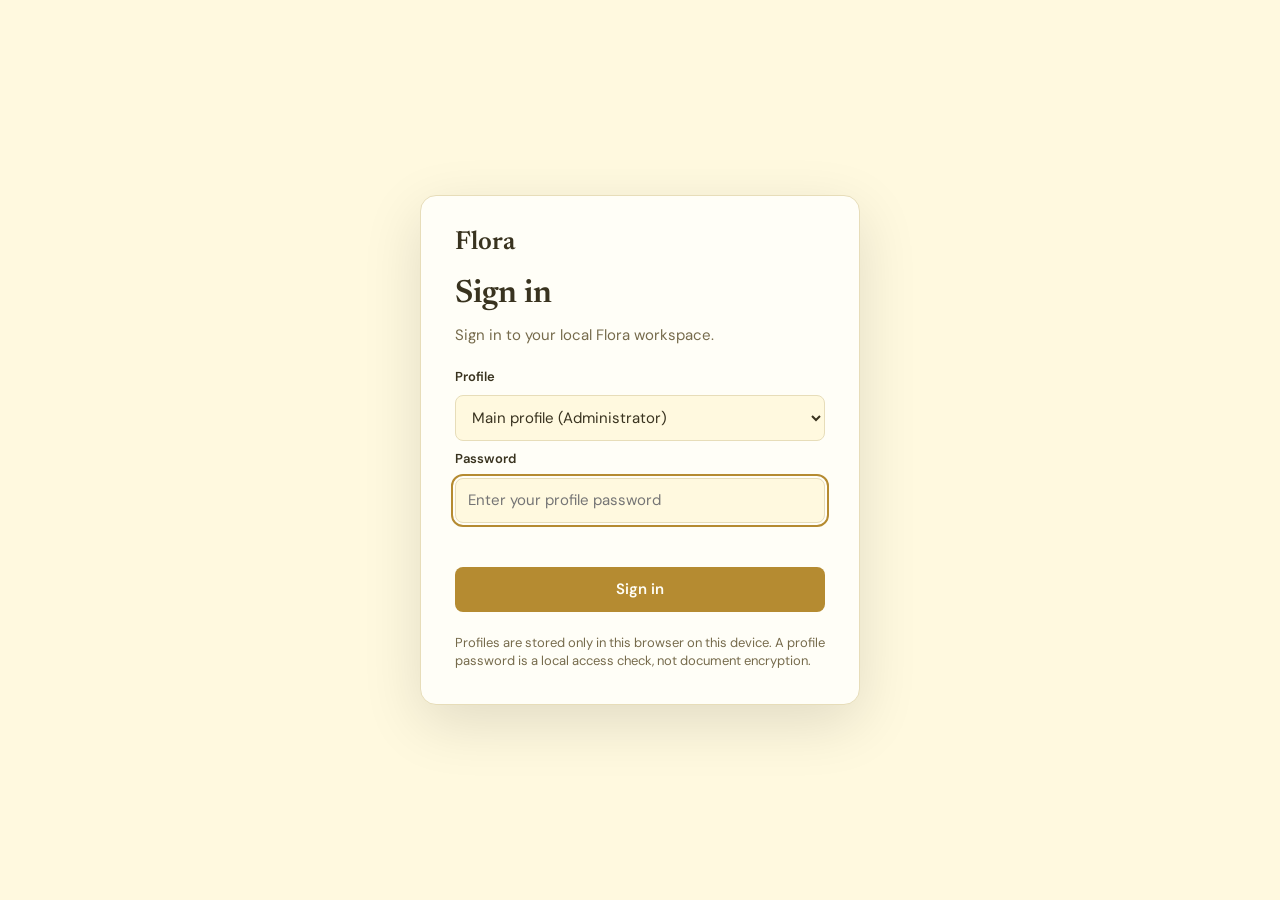
==== index.html @ 2b99fc45 "index.html" ====
<!doctype html>
<html lang="en" data-theme="warm"><head><meta charset="utf-8">
<meta name="viewport" content="width=device-width, initial-scale=1, viewport-fit=cover">
<title>Flora</title>
<link href="https://fonts.googleapis.com/css2?family=Newsreader:ital,opsz,wght@0,6..72,400;0,6..72,600;1,6..72,400&family=DM+Sans:wght@400;500;600&display=swap" rel="stylesheet">
<style>
:root{--bg:#e8ecf0;--pan:#fff;--side:#17212c;--si:#dde5ee;--sm:#8393a5;--ink:#16202a;--mut:#617083;--line:#d3dae1;--acc:#2f5bea;--on:#fff;--soft:#eaf0ff;color-scheme:light;box-sizing:border-box;padding-top:env(safe-area-inset-top,0px);padding-bottom:env(safe-area-inset-bottom,0px)}
@media(prefers-color-scheme:dark){:root:not([data-theme="light"]):not([data-theme="warm"]){--bg:#0e1217;--pan:#171d25;--side:#0a0d11;--ink:#e6ebf1;--mut:#93a1b1;--line:#27303a;--acc:#7f9cff;--on:#0e1217;--soft:#1c2536;color-scheme:dark}}
:root[data-theme="dark"]{--bg:#0e1217;--pan:#171d25;--side:#0a0d11;--ink:#e6ebf1;--mut:#93a1b1;--line:#27303a;--acc:#7f9cff;--on:#0e1217;--soft:#1c2536;color-scheme:dark}
html{scroll-padding-top:env(safe-area-inset-top,0px)}
*{box-sizing:border-box}[hidden]{display:none!important}
html,body{height:100%;margin:0}
body{background:var(--bg);color:var(--ink);font:15px/1.4 "DM Sans",system-ui,sans-serif}
button{font:inherit;color:inherit;cursor:pointer}
button:focus-visible,input:focus-visible,label:focus-visible{outline:2px solid var(--acc);outline-offset:2px}
#app{display:grid;grid-template-columns:288px 1fr;height:100%}
aside{background:var(--side);color:var(--si);display:flex;flex-direction:column;min-height:0}
.brand{font:600 26px Newsreader,Georgia,serif;padding:20px 18px 8px}
aside .primary{margin:8px 14px}
.primary{background:var(--acc);color:var(--on);border:0;border-radius:8px;padding:10px 14px;font-weight:600}
.tabs{display:flex;gap:4px;margin:6px 14px}
.tabs button{flex:1;background:none;border:0;border-bottom:2px solid transparent;color:var(--sm);padding:8px 0}
.tabs .on{color:var(--si);border-color:var(--acc)}
#q{margin:8px 14px;background:rgba(255,255,255,.07);border:0;border-radius:8px;padding:9px 12px;color:var(--si);font:inherit}
#list{flex:1;overflow:auto;min-height:0}
.profile-label{padding:6px 14px;color:var(--sm);font-size:12px}
.tool-label{display:flex;align-items:center;gap:4px;font-size:12px;white-space:nowrap}
.tool-label input{width:27px;height:25px;padding:0;border:0;background:none;cursor:pointer}
.tb select{background:var(--bg);color:var(--ink);border:1px solid var(--line);border-radius:6px;padding:5px;max-width:150px}
#page a{color:var(--acc);text-decoration:underline}
#page table{border-collapse:collapse;width:100%;margin:12px 0}
#page td,#page th{border:1px solid var(--line);padding:7px;min-width:48px}
#page ul,#page ol{padding-left:2em}
.fwrap h3{margin:24px 0 8px}
.home-actions,.setting-actions{display:flex;gap:8px;flex-wrap:wrap;margin:14px 0}
.home-actions button,.setting-actions button{border:1px solid var(--line);border-radius:8px;padding:9px 12px;background:var(--pan);color:var(--ink)}
.setting-group{border:1px solid var(--line);border-radius:10px;padding:14px;margin:12px 0}
.setting-group h3{margin:0 0 10px}
.setting-row{display:flex;align-items:center;justify-content:space-between;gap:12px;margin:10px 0}
.setting-row>label{flex:1}
.setting-row select,.setting-row input[type=text],.setting-row input[type=password]{max-width:250px;width:55%;background:var(--bg);color:var(--ink);border:1px solid var(--line);border-radius:6px;padding:8px}
.setting-row input[type=checkbox]{width:18px;height:18px}
.setting-group .note{line-height:1.5}
body.large-text{font-size:17px}
body.high-contrast{--bg:#000;--pan:#080808;--side:#000;--si:#fff;--sm:#eee;--ink:#fff;--mut:#eee;--line:#aaa;--acc:#ff0;--on:#000;--soft:#222;color-scheme:dark}
body.reduce-motion *,body.reduce-motion *:before,body.reduce-motion *:after{scroll-behavior:auto!important;transition:none!important;animation:none!important}
#homev{flex:1;min-height:0}
#homev .fwrap{max-width:850px}
.home-card{border:1px solid var(--line);border-radius:10px;background:var(--pan);padding:14px;margin:10px 0}

.item{display:flex;align-items:center}
.item.on{background:rgba(255,255,255,.08);box-shadow:inset 3px 0 var(--acc)}
.item .t{flex:1;min-width:0;text-align:left;background:none;border:0;padding:9px 14px}
.t b{display:block;font-weight:500;overflow:hidden;text-overflow:ellipsis;white-space:nowrap}
.t small{color:var(--sm)}
.x{background:none;border:0;color:var(--sm);padding:8px 12px;opacity:0;font-size:12px}
.item:hover .x,.item:focus-within .x{opacity:1}
@media(hover:none){.x{opacity:1}}
.store{padding:14px;border-top:1px solid rgba(255,255,255,.1);font-size:13px}
.bar{height:6px;background:rgba(255,255,255,.12);border-radius:3px;overflow:hidden;margin-bottom:8px}
.bar i{display:block;height:100%;background:var(--acc)}
.bar.hot i{background:#e8743b}
.store small{display:block;color:var(--sm);margin-top:2px}
.store button{margin-top:10px;width:100%;background:none;border:1px solid rgba(255,255,255,.25);border-radius:8px;padding:8px}
main{display:flex;flex-direction:column;min-height:0;min-width:0}
header{display:flex;align-items:center;gap:10px;padding:10px 16px;border-bottom:1px solid var(--line);background:var(--pan)}
header span{flex:1;color:var(--mut);font-size:13px}
header button{background:var(--soft);border:1px solid var(--line);border-radius:8px;padding:7px 14px;font-weight:500}
#menu{display:none}
#docv{display:flex;flex-direction:column;flex:1;min-height:0}
.tb{display:flex;gap:2px;padding:6px 12px;overflow-x:auto;background:var(--pan);border-bottom:1px solid var(--line)}
.tb button{background:none;border:0;border-radius:6px;padding:6px 10px;white-space:nowrap;color:var(--ink)}
.tb button:hover{background:var(--soft)}
.sep{width:1px;background:var(--line);margin:4px 6px}
.scroll{flex:1;overflow:auto;padding:28px 16px}
#sheet{max-width:780px;margin:0 auto;background:var(--pan);border:1px solid var(--line);border-radius:6px;padding:56px clamp(20px,6vw,72px);min-height:100%}
#title{font:600 36px/1.2 Newsreader,Georgia,serif;border:0;background:none;color:inherit;width:100%;outline:none;margin-bottom:18px}
#page{font:400 18px/1.7 Newsreader,Georgia,serif;outline:none;min-height:50vh}
#page h1{font-size:1.8em;line-height:1.25;margin:1em 0 .3em}#page h2{font-size:1.35em;margin:1em 0 .3em}
#page blockquote{margin:1em 0;padding-left:1em;border-left:3px solid var(--acc);color:var(--mut);font-style:italic}
#page p{margin:0 0 .8em}
.fwrap{max-width:720px;margin:0 auto}
.fwrap h2{font:600 28px Newsreader,Georgia,serif;margin:0 0 4px}
.mut{color:var(--mut)}
#drop{display:block;border:2px dashed var(--line);border-radius:10px;padding:34px;text-align:center;margin:18px 0;cursor:pointer}
#drop.over{border-color:var(--acc);background:var(--soft)}
.frow{display:flex;gap:8px;align-items:center;padding:10px 0;border-bottom:1px solid var(--line)}
.fn{flex:1;min-width:0}.fn b{display:block;font-weight:500;overflow:hidden;text-overflow:ellipsis;white-space:nowrap}.fn small{color:var(--mut)}
.frow button{background:var(--pan);border:1px solid var(--line);border-radius:6px;padding:5px 10px;font-size:13px}
#modal{position:fixed;inset:0;background:rgba(0,0,0,.5);display:flex;align-items:center;justify-content:center;padding:16px;z-index:50}
#mbox{background:var(--pan);border-radius:12px;padding:22px;width:min(480px,100%);max-height:100%;overflow:auto}
#mbox h2{margin:0 0 14px;font:600 24px Newsreader,Georgia,serif}
.grid{display:grid;grid-template-columns:1fr 1fr;gap:8px}
.grid button,.plan{background:var(--bg);border:1px solid var(--line);border-radius:8px;padding:12px;text-align:left}
.grid b,.plan b{display:block}.grid small,.plan span,.plan small{color:var(--mut);display:block}
.plan{margin-bottom:8px}.plan.on{border-color:var(--acc);background:var(--soft)}
.note{color:var(--mut);font-size:13px;margin:12px 0 0}
#mbox .primary{width:100%;margin-top:6px}
#toast{position:fixed;left:50%;bottom:calc(20px + env(safe-area-inset-bottom,0px));transform:translateX(-50%);background:var(--ink);color:var(--bg);padding:10px 16px;border-radius:8px;z-index:60;max-width:90%}
@media(max-width:760px){
#app{grid-template-columns:1fr}
aside{position:fixed;inset:0 auto 0 0;width:86%;max-width:320px;z-index:20;transform:translateX(-100%);transition:transform .2s;padding-top:env(safe-area-inset-top,0px)}
body.nav aside{transform:none}
#menu{display:block}
#sheet{padding:28px 20px}#title{font-size:28px}}
.alt{background:none;border:1px solid rgba(255,255,255,.25);color:var(--si)}
#ctb{align-items:center}#ctb input,#lang{background:var(--bg);color:var(--ink);border:1px solid var(--line);border-radius:6px;padding:6px 10px;font:inherit}#ctitle{width:170px}#pos{margin-left:auto;font-size:13px;white-space:nowrap;padding-left:12px}
#codev{flex:1;min-height:0;display:flex;background:var(--pan);font:14px/1.6 ui-monospace,SFMono-Regular,Menlo,Consolas,monospace}
#gut{padding:14px 10px 45px 14px;text-align:right;color:var(--mut);overflow:hidden;white-space:pre;user-select:none;border-right:1px solid var(--line);min-width:3.4em}
#cw{position:relative;flex:1;min-width:0}
#hl,#ta{position:absolute;inset:0;margin:0;border:0;font:inherit;white-space:pre;tab-size:4;letter-spacing:0;overflow:auto}
#hl{padding:14px 29px 45px 14px;overflow:hidden;pointer-events:none;color:var(--ink)}
#ta{padding:14px 14px 30px;background:transparent;color:transparent;-webkit-text-fill-color:transparent;caret-color:var(--ink);resize:none;outline:none}
#ta::selection{background:rgba(127,156,255,.35)}
#hl .c{color:light-dark(#6a737d,#7d8a99)}#hl .s{color:light-dark(#0a7d3e,#7ee2a8)}#hl .n{color:light-dark(#b45309,#f5b971)}#hl .k{color:light-dark(#7c3aed,#c4a3ff)}#hl .t{color:light-dark(#0e6ea8,#6cc3f0)}#hl .f{color:light-dark(#2f5bea,#8fb0ff)}#hl .d{color:light-dark(#c2410c,#ff9f6b)}
@media(prefers-reduced-motion:reduce){*{transition:none!important}}

/* Ribbon organisation */
.ribbon{background:var(--pan);border-bottom:1px solid var(--line)}
.ribbon-tabs{display:flex;gap:3px;padding:5px 10px 0;border-bottom:1px solid var(--line)}
.ribbon-tabs button{border:0;background:none;padding:8px 14px;border-bottom:3px solid transparent;color:var(--mut);border-radius:6px 6px 0 0}
.ribbon-tabs button.active{color:var(--ink);border-bottom-color:var(--acc);font-weight:600;background:var(--soft)}
.ribbon-panel{display:flex;align-items:stretch;gap:0;min-height:92px;overflow-x:auto;padding:7px 8px}
.ribbon-panel[hidden]{display:none}
.ribbon-group{display:flex;flex-direction:column;justify-content:center;gap:6px;padding:2px 12px;border-right:1px solid var(--line);flex-shrink:0}
.ribbon-group>span{font-size:11px;color:var(--mut);text-align:center}
.ribbon-controls{display:flex;align-items:center;gap:4px;flex-wrap:wrap}
.ribbon-controls button,.ribbon-controls select{background:var(--bg);border:1px solid var(--line);border-radius:6px;padding:6px 8px;color:var(--ink);font:inherit;font-size:12px;white-space:nowrap}
.ribbon-controls button:hover{border-color:var(--acc);background:var(--soft)}
.ribbon-controls select{max-width:150px}
.ribbon-controls input[type=color]{width:28px;height:27px;padding:1px;border:1px solid var(--line);border-radius:5px;background:var(--pan)}
.ribbon-controls input[type=checkbox]{width:16px;height:16px}
.tool-label{display:inline-flex;align-items:center;gap:5px;font-size:12px;white-space:nowrap}
.program-grid{display:grid;grid-template-columns:repeat(3,minmax(0,1fr));gap:12px;margin:18px 0}
.program-card{display:flex;flex-direction:column;gap:8px;text-align:left;padding:18px;border-radius:12px;border:1px solid var(--line);background:var(--pan);color:var(--ink);min-height:120px}
.program-card strong{font:600 21px Newsreader,Georgia,serif}
.program-card span{font-size:13px;line-height:1.5;color:var(--mut)}
.program-card:hover{border-color:var(--acc);transform:translateY(-1px)}
#profileLabel{padding:8px 14px;color:var(--sm);font-size:12px}
#logout{margin:0 14px 8px}
/* Local sign-in */
#authscreen{position:fixed;inset:0;z-index:100;background:var(--bg);display:grid;place-items:center;padding:22px}
.auth-card{width:min(440px,100%);padding:34px;background:var(--pan);border:1px solid var(--line);border-radius:16px;box-shadow:0 18px 60px rgba(0,0,0,.12)}
.auth-brand{padding:0;margin-bottom:22px;color:var(--ink)}
.auth-card h1{font:600 32px Newsreader,Georgia,serif;margin:0 0 6px}
.auth-card form{display:grid;gap:9px;margin:22px 0}
.auth-card form label{font-size:13px;font-weight:600}
.auth-card input,.auth-card select{width:100%;padding:11px 12px;border:1px solid var(--line);border-radius:8px;background:var(--bg);color:var(--ink);font:inherit}
.auth-card .primary{padding:12px;margin-top:8px}
.auth-error{min-height:18px;color:#c43f3f;font-size:13px;margin:0}
.storage-control{display:grid;gap:8px;padding:10px 0}.storage-control>label{font-weight:600;font-size:13px}.storage-slider-wrap{display:grid;gap:7px}.storage-slider-wrap input{width:100%;accent-color:var(--acc)}.storage-value{font-weight:600;color:var(--acc);font-size:14px}.storage-scale{display:flex;justify-content:space-between;color:var(--mut);font-size:11px}
/* Presentation studio */
#presv{display:flex;flex-direction:column;flex:1;min-height:0;background:var(--bg)}
.presentation-toolbar{display:flex;align-items:center;gap:7px;padding:8px 12px;background:var(--pan);border-bottom:1px solid var(--line);flex-wrap:wrap}
.presentation-toolbar button,.presentation-toolbar select{padding:7px 10px;border:1px solid var(--line);border-radius:7px;background:var(--bg);color:var(--ink);font:inherit;font-size:13px}
.presentation-toolbar label{margin-left:auto;font-size:13px}
.presentation-workspace{display:grid;grid-template-columns:190px minmax(0,1fr);flex:1;min-height:0}
#slideRail{padding:12px;overflow:auto;border-right:1px solid var(--line);background:var(--pan)}
.slide-thumb{display:block;width:100%;text-align:left;padding:10px;margin:0 0 9px;border:1px solid var(--line);border-radius:7px;background:var(--bg);color:var(--ink)}
.slide-thumb.active{border:2px solid var(--acc);background:var(--soft)}
.slide-thumb strong{display:block;font-size:13px;white-space:nowrap;overflow:hidden;text-overflow:ellipsis}
.slide-thumb small{color:var(--mut)}
.slide-editor-wrap{display:flex;flex-direction:column;align-items:center;justify-content:center;gap:10px;overflow:auto;padding:24px}
.slide-canvas{display:flex;flex-direction:column;gap:20px;width:min(100%,900px);aspect-ratio:16/9;min-height:360px;padding:clamp(24px,5vw,64px);border-radius:9px;box-shadow:0 8px 32px rgba(0,0,0,.12);overflow:auto}
.slide-canvas input{font:600 clamp(25px,4vw,44px)/1.15 Newsreader,Georgia,serif;border:0;background:transparent;color:inherit;outline:none;width:100%}
.slide-canvas [contenteditable]{font:18px/1.6 "DM Sans",system-ui,sans-serif;outline:none;min-height:140px;white-space:normal}
.theme-light{background:#fff;color:#17212c}.theme-dark{background:#17212c;color:#fff}.theme-blue{background:#15335a;color:#fff}.theme-warm{background:#f5ead8;color:#3d2b1e}
.slide-status{font-size:12px;color:var(--mut)}
#showOverlay{position:fixed;inset:0;z-index:120;background:#090d14;color:white;display:flex;flex-direction:column;align-items:center;justify-content:center;padding:4vh 4vw}
.show-slide{width:min(94vw,1500px);height:min(80vh,844px);aspect-ratio:16/9;padding:7%;border-radius:10px;overflow:auto;display:flex;flex-direction:column;gap:24px}
.show-slide h1{font:600 clamp(34px,5vw,68px)/1.15 Newsreader,Georgia,serif;margin:0}
.show-slide div{font:clamp(18px,2.3vw,30px)/1.55 "DM Sans",system-ui,sans-serif}
.show-controls{display:flex;gap:10px;align-items:center;margin-top:18px}
.show-controls button{border:1px solid #657080;background:#1d2734;color:#fff;padding:9px 14px;border-radius:7px}
.page-break{height:1px;border-top:2px dashed var(--line);margin:26px 0;break-after:page}
#page img{max-width:100%;height:auto}
#page .task-item{list-style:none}
#page .task-item input{margin-right:8px}
body.focus-mode aside,body.focus-mode header,body.focus-mode .ribbon{display:none!important}
body.focus-mode #app{grid-template-columns:1fr}
body.focus-mode #sheet{max-width:900px}
@media(max-width:900px){.program-grid{grid-template-columns:1fr}.ribbon-panel{align-items:flex-start}.presentation-workspace{grid-template-columns:130px minmax(0,1fr)}.slide-editor-wrap{padding:12px}.slide-canvas{min-height:310px}}
@media(max-width:600px){.ribbon-tabs button{padding:8px}.ribbon-group{padding:2px 8px}.presentation-workspace{grid-template-columns:92px minmax(0,1fr)}.slide-canvas{min-height:260px;padding:20px}.auth-card{padding:24px}}

/* Flora suite navigation and new applications */
#app{grid-template-columns:272px minmax(0,1fr);transition:grid-template-columns .18s ease}
aside{overflow:hidden}
.sidebar-top{display:flex;align-items:center;justify-content:space-between;padding-right:12px}
.sidebar-top .brand{padding-bottom:12px}
#sidebarToggle{background:transparent;border:1px solid rgba(255,255,255,.22);color:var(--si);border-radius:7px;padding:6px 9px;margin-top:10px}
.sidebar-section{padding:8px 14px 2px;color:var(--sm);font-size:10px;text-transform:uppercase;letter-spacing:.09em}
.app-nav{display:grid;gap:4px;padding:4px 10px}
.app-nav button{width:100%;text-align:left;padding:9px 10px;border:1px solid transparent;border-radius:7px;background:transparent;color:var(--si)}
.app-nav button:hover,.app-nav button.active{background:rgba(255,255,255,.09);border-color:rgba(255,255,255,.12)}
.app-nav button.active{box-shadow:inset 3px 0 var(--acc)}
.sidebar-collapsed #app{grid-template-columns:76px minmax(0,1fr)}
.sidebar-collapsed .sidebar-top{display:block;padding:0}
.sidebar-collapsed .sidebar-top .brand{font-size:0;padding:16px 0 8px;text-align:center}
.sidebar-collapsed .sidebar-top .brand:after{content:'F';font:600 25px Newsreader,Georgia,serif}
.sidebar-collapsed #sidebarToggle{display:block;margin:0 auto 10px}
.sidebar-collapsed .sidebar-section,.sidebar-collapsed #profileLabel,.sidebar-collapsed #q,.sidebar-collapsed #list,.sidebar-collapsed .tabs,.sidebar-collapsed .store small,.sidebar-collapsed #bk{display:none!important}
.sidebar-collapsed .app-nav{padding:4px 7px}
.sidebar-collapsed .app-nav button{font-size:0;text-align:center;padding:11px 0}
.sidebar-collapsed .app-nav button:after{content:attr(data-short);font:600 12px "DM Sans",system-ui,sans-serif}
.sidebar-collapsed .store{padding:9px 7px}
.sidebar-collapsed .store button{font-size:0;padding:8px 2px}
.sidebar-collapsed .store button:after{content:'Storage';font-size:10px}
.settings-categories{display:flex;gap:6px;flex-wrap:wrap;margin:12px 0}
.settings-categories button{border:1px solid var(--line);background:var(--pan);color:var(--ink);padding:8px 11px;border-radius:7px}
.settings-categories button.active{background:var(--soft);border-color:var(--acc);font-weight:600}
.usage-head{display:flex;align-items:center;justify-content:space-between;gap:12px;flex-wrap:wrap}
.usage-periods{display:flex;gap:5px;flex-wrap:wrap}
.usage-periods button{border:1px solid var(--line);background:var(--bg);padding:6px 9px;border-radius:6px}
.usage-periods button.active{background:var(--soft);border-color:var(--acc)}
.usage-summary{display:grid;grid-template-columns:repeat(3,minmax(0,1fr));gap:8px;margin:12px 0}
.usage-stat{padding:10px;border:1px solid var(--line);border-radius:8px;background:var(--bg)}
.usage-stat strong{display:block;font-size:17px}.usage-stat small{color:var(--mut)}
.usage-chart{display:flex;align-items:flex-end;gap:4px;height:120px;padding:10px 2px 0;border-bottom:1px solid var(--line);overflow:hidden}
.usage-bar{flex:1;min-width:5px;display:flex;flex-direction:column;justify-content:flex-end;height:100%;gap:4px;text-align:center}
.usage-bar i{display:block;min-height:2px;background:var(--acc);border-radius:3px 3px 0 0}
.usage-bar small{font-size:9px;color:var(--mut);overflow:hidden}
.usage-foot{font-size:12px;color:var(--mut);margin-top:8px}.template-grid{display:grid;grid-template-columns:repeat(2,minmax(0,1fr));gap:8px}.template-card{display:flex;flex-direction:column;gap:7px;text-align:left;padding:12px;border:1px solid var(--line);border-radius:8px;background:var(--bg);color:var(--ink)}.template-card:hover{border-color:var(--acc);background:var(--soft)}.template-card small{color:var(--mut)}
.program-grid{grid-template-columns:repeat(2,minmax(0,1fr))}
.spreadsheet-area{display:flex;flex-direction:column;flex:1;min-height:0;background:var(--pan)}
.sheet-tools{display:flex;align-items:center;gap:7px;flex-wrap:wrap;padding:8px 12px;border-bottom:1px solid var(--line);background:var(--pan)}
.sheet-tools button,.sheet-tools select,.sheet-tools input{border:1px solid var(--line);border-radius:6px;padding:7px 9px;background:var(--bg);color:var(--ink);font:inherit;font-size:13px}
.formula-row{display:flex;align-items:center;gap:8px;padding:7px 12px;background:var(--bg);border-bottom:1px solid var(--line)}
.formula-row strong{min-width:42px;text-align:center;color:var(--mut)}
.formula-row input{flex:1;min-width:0;padding:8px;border:1px solid var(--line);border-radius:6px;background:var(--pan);color:var(--ink);font:inherit}
.sheet-grid-wrap{overflow:auto;flex:1;min-height:0;padding:12px}
#sheetGrid{border-collapse:collapse;min-width:100%;table-layout:fixed}
#sheetGrid th{position:sticky;top:0;background:var(--soft);z-index:2;font-weight:600;color:var(--mut);height:30px}
#sheetGrid th:first-child{left:0;z-index:3;width:42px}
#sheetGrid td,#sheetGrid th{border:1px solid var(--line);padding:0;min-width:110px}
#sheetGrid td input{width:100%;height:34px;border:0;border-radius:0;padding:6px 8px;background:transparent;color:var(--ink);font:13px "DM Sans",system-ui,sans-serif;outline:none}
#sheetGrid td input:focus{background:var(--soft);box-shadow:inset 0 0 0 2px var(--acc)}
#sheetGrid .row-head{position:sticky;left:0;background:var(--soft);text-align:center;min-width:42px;width:42px}
.sheet-status{padding:7px 12px;border-top:1px solid var(--line);font-size:12px;color:var(--mut)}
.presentation-options{display:flex;gap:7px;align-items:center;flex-wrap:wrap;padding:8px 12px;background:var(--bg);border-bottom:1px solid var(--line)}
.presentation-options label{display:flex;align-items:center;gap:5px;font-size:12px}
.presentation-options select,.presentation-options input{padding:6px;border:1px solid var(--line);border-radius:6px;background:var(--pan);color:var(--ink)}
#slideNotes{display:block;width:min(100%,900px);min-height:58px;padding:8px;border:1px solid var(--line);border-radius:7px;background:var(--pan);color:var(--ink);font:13px "DM Sans",system-ui,sans-serif}
.slide-canvas.layout-two #slideBody{display:grid;grid-template-columns:1fr 1fr;gap:24px}
.slide-canvas.layout-quote{justify-content:center;text-align:center}
.slide-canvas.layout-section{justify-content:center}
#showOverlay.transition-fade .show-slide{animation:floraFade .28s ease}
#showOverlay.transition-slide .show-slide{animation:floraSlide .28s ease}
@keyframes floraFade{from{opacity:.15}to{opacity:1}}
@keyframes floraSlide{from{transform:translateX(25px);opacity:.3}to{transform:translateX(0);opacity:1}}
@media(max-width:760px){#app{grid-template-columns:1fr}.sidebar-collapsed #app{grid-template-columns:1fr}.sidebar-collapsed aside{width:76px}.usage-summary{grid-template-columns:1fr}.program-grid{grid-template-columns:1fr}}


/* Flora warm pastel-yellow workspace theme */
:root[data-theme="warm"]{--bg:#fff9df;--pan:#fffef7;--side:#514a32;--si:#fff9e7;--sm:#d8cfae;--ink:#39331f;--mut:#766b4c;--line:#e7ddb9;--acc:#b58b31;--on:#fffef7;--soft:#f8efc9;color-scheme:light}
.theme-warm{background:#fff3bd;color:#463b20}
/* Collapsed sidebar storage becomes a circular quota indicator */
.sidebar-collapsed .store #bar{width:54px;height:54px;margin:5px auto 12px;border-radius:50%;background:conic-gradient(var(--acc) var(--usage-pct,0%),rgba(255,255,255,.16) 0);overflow:hidden;position:relative}
.sidebar-collapsed .store #bar i{display:none}
.sidebar-collapsed .store #bar:after{content:attr(data-label);position:absolute;inset:7px;border-radius:50%;display:grid;place-items:center;background:var(--side);font-size:10px;font-weight:600;color:var(--si)}
.sidebar-collapsed .store #usage{display:none!important}
.sidebar-collapsed .store #logout{display:none!important}
.sidebar-collapsed .store #up{font-size:0;min-height:32px;padding:5px}
.sidebar-collapsed .store #up:after{content:'+';font-size:18px}
/* Lupine code editor controls */
#ctb .tool-label{display:inline-flex;align-items:center;gap:4px;font-size:12px;white-space:nowrap}
#ctb .tool-label select{background:var(--bg);color:var(--ink);border:1px solid var(--line);border-radius:6px;padding:5px}
/* Anemone poster studio */
.poster-studio{display:flex;flex-direction:column;flex:1;min-height:0;background:var(--bg)}
.poster-toolbar,.poster-options{display:flex;align-items:center;gap:7px;flex-wrap:wrap;padding:9px 12px;background:var(--pan);border-bottom:1px solid var(--line)}
.poster-toolbar button,.poster-toolbar select,.poster-toolbar input:not([type=color]),.poster-options select{border:1px solid var(--line);border-radius:6px;padding:7px 9px;background:var(--bg);color:var(--ink);font:inherit;font-size:13px}
.poster-toolbar label,.poster-options label{display:inline-flex;align-items:center;gap:5px;font-size:12px}
.poster-toolbar input[type=color],.poster-options input[type=color]{width:27px;height:27px;padding:1px;border:1px solid var(--line);border-radius:5px;background:var(--pan)}
.poster-options{font-size:12px;color:var(--mut)}
.poster-workspace{display:grid;grid-template-columns:minmax(0,1fr) 230px;gap:12px;flex:1;min-height:0;padding:14px}
.poster-canvas-wrap{overflow:auto;display:flex;align-items:flex-start;justify-content:center;padding:12px;background:var(--bg)}
.poster-canvas{position:relative;width:min(100%,720px);aspect-ratio:3/4;flex:none;overflow:hidden;background:#fff3bd;border:1px solid var(--line);box-shadow:0 8px 28px rgba(60,48,20,.15);background-image:linear-gradient(to right,rgba(80,70,35,.07) 1px,transparent 1px),linear-gradient(to bottom,rgba(80,70,35,.07) 1px,transparent 1px);background-size:24px 24px}
.poster-canvas.grid-off{background-image:none}
.poster-object{position:absolute;min-width:5%;min-height:4%;box-sizing:border-box;touch-action:none}
.poster-object.selected{outline:2px solid var(--acc);outline-offset:2px}
.poster-handle{height:18px;padding:1px 6px;background:rgba(45,45,45,.72);color:#fff;font:10px/16px "DM Sans",system-ui,sans-serif;cursor:move;user-select:none;touch-action:none;width:max-content;max-width:100%;border-radius:3px 3px 0 0}
.poster-text{min-width:100%;min-height:30px;padding:4px;color:inherit;font:600 32px/1.18 Newsreader,Georgia,serif;outline:none;overflow-wrap:anywhere;white-space:pre-wrap}
.poster-shape{width:100%;height:calc(100% - 18px);background:var(--shape-fill,#b58b31);border:2px solid var(--shape-border,#8f6b1e)}
.poster-object.circle .poster-shape{border-radius:50%}
.poster-object.star .poster-shape{clip-path:polygon(50% 0%,61% 35%,98% 35%,68% 57%,79% 94%,50% 72%,21% 94%,32% 57%,2% 35%,39% 35%);border:0}
.poster-object.line .poster-shape{height:5px;margin-top:35%;border:0}
.poster-object img{display:block;width:100%;height:calc(100% - 18px);object-fit:contain;background:transparent}
.poster-properties{overflow:auto;background:var(--pan);border:1px solid var(--line);border-radius:9px;padding:12px;display:flex;flex-direction:column;gap:10px}
.poster-properties h3{margin:0;font-size:15px}
.poster-properties label{display:grid;gap:5px;font-size:12px;color:var(--mut)}
.poster-properties textarea,.poster-properties input{width:100%;padding:7px;border:1px solid var(--line);border-radius:6px;background:var(--bg);color:var(--ink);font:inherit}
.poster-properties input[type=range]{padding:0}
@media(max-width:900px){.poster-workspace{grid-template-columns:1fr}.poster-properties{display:grid;grid-template-columns:repeat(2,minmax(0,1fr))}.poster-properties h3,.poster-properties p{grid-column:1/-1}}
@media(max-width:620px){.poster-toolbar{align-items:flex-start}.poster-workspace{padding:6px}.poster-properties{grid-template-columns:1fr}}

</style></head><body>
<div id="app">
<aside>
<div class="sidebar-top"><div class="brand">Flora</div><button id="sidebarToggle" type="button" aria-expanded="true" aria-label="Collapse sidebar">Collapse</button></div>
<div id="profileLabel" class="profile-label">Local profile</div>
<div class="sidebar-section">Workspace</div>
<div class="app-nav" aria-label="Workspace navigation">
 <button id="navHome" data-short="Home">Home</button>
 <button id="navAzalea" data-short="A">Azalea · Documents</button>
 <button id="navIris" data-short="I">Iris · Presentations</button>
 <button id="navAmaryllis" data-short="S">Amaryllis · Spreadsheets</button>
 <button id="navScripts" data-short="L">Lupine · Code Editor</button>
 <button id="navAnemone" data-short="P">Anemone · Poster Studio</button>
 <button id="navFiles" data-short="Files">Files</button>
 <button id="navUsage" data-short="Usage">Usage tracker</button>
 <button id="navSettings" data-short="Settings">Settings</button>
</div>
<div class="sidebar-section">Documents in this profile</div>
<input id="q" placeholder="Search documents" aria-label="Search documents">
<div id="list"></div>
<div class="store"><div class="bar" id="bar"><i id="fill"></i></div><div id="usage"></div><small id="plan"></small><small id="quota"></small><button id="up">Storage settings</button><button id="bk">Back up documents (ZIP)</button><button id="logout" class="alt">Sign out / Switch profile</button></div>
</aside>
<main>
<header><button id="menu">Menu</button><span id="stat" aria-live="polite"></span><button id="exp">Export</button></header>
<div id="homev" class="scroll"><div class="fwrap">
<h2>Welcome to Flora</h2><p class="mut" id="homeGreeting">Your workspace, stored locally on this device.</p>
<div class="home-actions"><button class="primary" id="homeNew">New document</button><button id="homePresentation">New presentation</button><button id="homeScript">New script</button><button id="homeSettings">Settings</button><button id="homeFiles">Files</button></div>
<div class="program-grid">
 <button class="program-card" id="programDocuments"><strong>Azalea</strong><span>Documents for writing, formatting, reviewing and exporting.</span></button>
 <button class="program-card" id="programPresentations"><strong>Iris</strong><span>Presentations with themes, slide layouts, speaker notes and presenter controls.</span></button>
 <button class="program-card" id="programSpreadsheets"><strong>Amaryllis</strong><span>Spreadsheets with cell formulas, templates, rows, columns and CSV export.</span></button>
 <button class="program-card" id="programScripts"><strong>Lupine</strong><span>Code editing with language switching, syntax highlighting and line numbers.</span></button>
 <button class="program-card" id="programAnemone"><strong>Anemone</strong><span>Design posters using movable text, shapes and images.</span></button>
</div>
<div class="home-card"><h3>Recent documents</h3><div id="recentDocs"></div></div>
<div class="home-card"><h3>Storage</h3><p id="homeUsage" class="mut"></p></div>
<div class="home-card"><h3>Your workspace</h3><p class="mut">Your files stay in this browser on this device. Use the sidebar to move between recent documents, your files, settings and local profiles.</p></div>
</div></div>
<div id="docv" hidden>
<div class="ribbon" id="tb">
 <nav class="ribbon-tabs" aria-label="Document toolbar tabs">
  <button class="active" data-ribbon-tab="home">Home</button><button data-ribbon-tab="insert">Insert</button><button data-ribbon-tab="layout">Layout</button><button data-ribbon-tab="review">Review</button><button data-ribbon-tab="view">View</button>
 </nav>
 <section class="ribbon-panel active" data-ribbon-panel="home">
  <div class="ribbon-group"><span>Font</span><div class="ribbon-controls"><select id="fontPick" aria-label="Font family"><option value="Newsreader">Newsreader</option><option value="Georgia">Georgia</option><option value="Arial">Arial</option><option value="Verdana">Verdana</option><option value="Tahoma">Tahoma</option><option value="Times New Roman">Times New Roman</option><option value="Courier New">Courier New</option><option value="system-ui">System UI</option></select><select id="sizePick" aria-label="Text size"><option value="2">Small</option><option value="3" selected>Normal</option><option value="4">Large</option><option value="5">Extra large</option><option value="6">Huge</option><option value="7">Maximum</option></select></div><div class="ribbon-controls"><button data-c="bold" title="Bold">Bold</button><button data-c="italic" title="Italic">Italic</button><button data-c="underline" title="Underline">Underline</button><button data-c="strikeThrough" title="Strikethrough">Strikethrough</button><button data-c="superscript">Superscript</button><button data-c="subscript">Subscript</button></div><div class="ribbon-controls"><label class="tool-label">Text colour <input id="textColor" type="color" value="#16202a" aria-label="Text colour"></label><button id="applyColor">Apply</button><label class="tool-label">Highlight <input id="highlightColor" type="color" value="#fff29a" aria-label="Highlight colour"></label><button id="applyHighlight">Apply</button></div></div>
  <div class="ribbon-group"><span>Paragraph</span><div class="ribbon-controls"><button data-c="insertUnorderedList">Bullets</button><button data-c="insertOrderedList">Numbering</button><button data-c="justifyLeft">Align left</button><button data-c="justifyCenter">Centre</button><button data-c="justifyRight">Align right</button><button data-c="justifyFull">Justify</button><button data-c="indent">Indent</button><button data-c="outdent">Outdent</button></div></div>
  <div class="ribbon-group"><span>Styles and editing</span><div class="ribbon-controls"><button data-c="formatBlock" data-a="h1">Heading 1</button><button data-c="formatBlock" data-a="h2">Heading 2</button><button data-c="formatBlock" data-a="h3">Heading 3</button><button data-c="formatBlock" data-a="p">Normal text</button><button data-c="formatBlock" data-a="blockquote">Quote</button><button data-c="removeFormat">Clear formatting</button><button data-c="undo">Undo</button><button data-c="redo">Redo</button></div></div>
 </section>
 <section class="ribbon-panel" data-ribbon-panel="insert" hidden>
  <div class="ribbon-group"><span>Insert content</span><div class="ribbon-controls"><button id="linkBtn">Link</button><button id="tableBtn">Table</button><button id="imageBtn">Picture</button><button id="dateBtn">Date and time</button><button data-c="insertHorizontalRule">Horizontal line</button><button id="pageBreakBtn">Page break</button><button id="checklistBtn">Checklist item</button></div></div>
  <div class="ribbon-group"><span>Document elements</span><div class="ribbon-controls"><button id="tocBtn">Contents outline</button><button id="footnoteBtn">Footnote</button><button id="clearLinkBtn">Remove link</button></div></div>
 </section>
 <section class="ribbon-panel" data-ribbon-panel="layout" hidden>
  <div class="ribbon-group"><span>Page layout</span><div class="ribbon-controls"><label class="tool-label">Line spacing <select id="lineSpacing"><option value="1.3">Compact</option><option value="1.5">1.5</option><option value="1.7" selected>Default</option><option value="2">Double</option></select></label><label class="tool-label">Page width <select id="pageWidth"><option value="680">Narrow</option><option value="780" selected>Standard</option><option value="920">Wide</option></select></label><label class="tool-label">Page padding <select id="pagePadding"><option value="32">Small</option><option value="56" selected>Standard</option><option value="76">Large</option></select></label></div></div>
 </section>
 <section class="ribbon-panel" data-ribbon-panel="review" hidden>
  <div class="ribbon-group"><span>Proofing</span><div class="ribbon-controls"><label class="tool-label"><input type="checkbox" id="spellToggle" checked> Spell checking</label><button id="findBtn">Find</button><button id="replaceBtn">Find and replace</button><button id="wordCountBtn">Word count</button><button id="selectAllBtn">Select all</button></div></div>
 </section>
 <section class="ribbon-panel" data-ribbon-panel="view" hidden>
  <div class="ribbon-group"><span>Document view</span><div class="ribbon-controls"><button id="focusBtn">Focus mode</button><label class="tool-label">Zoom <select id="zoomPick"><option value="80">80%</option><option value="90">90%</option><option value="100" selected>100%</option><option value="110">110%</option><option value="125">125%</option></select></label><button id="showStatsBtn">Document statistics</button></div></div>
 </section>
</div>
<div class="tb" id="ctb" hidden><input id="ctitle" placeholder="main.py" aria-label="File name" autocomplete="off"><select id="lang" aria-label="Programming language"></select><label class="tool-label">Tab width <select id="tabWidth"><option value="2">2</option><option value="4" selected>4</option><option value="8">8</option></select></label><label class="tool-label"><input type="checkbox" id="codeWrap"> Wrap lines</label><label class="tool-label"><input type="checkbox" id="lineNumbers" checked> Line numbers</label><span class="sep"></span><button id="copy">Copy code</button><span id="pos" class="mut"></span></div>
<div class="scroll" id="richv"><article id="sheet"><input id="title" placeholder="Untitled document" aria-label="Title"><div id="page" contenteditable="true" spellcheck="true" aria-label="Document body"></div></article></div>
<div id="codev" hidden><div id="gut" aria-hidden="true"></div><div id="cw"><pre id="hl" aria-hidden="true"></pre><textarea id="ta" wrap="off" spellcheck="false" autocapitalize="off" autocomplete="off" aria-label="Lupine code editor"></textarea></div></div>
<div id="presv" hidden>
 <div class="presentation-toolbar"><button id="addSlide">New slide</button><button id="duplicateSlide">Duplicate slide</button><button id="deleteSlide">Delete slide</button><button id="slideUp">Move up</button><button id="slideDown">Move down</button><label>Presentation name <input id="presentationName" type="text" value="Untitled presentation" aria-label="Presentation name"></label><label>Theme <select id="presentationTheme"><option value="light">Light</option><option value="dark">Dark</option><option value="blue">Blue</option><option value="warm">Warm</option><option value="minimal">Minimal</option><option value="contrast">High contrast</option></select></label><button id="startShow" class="primary">Start presentation</button></div>
 <div class="presentation-options"><label>Slide layout <select id="slideLayout"><option value="title-content">Title and content</option><option value="title">Title slide</option><option value="two">Two columns</option><option value="quote">Quote</option><option value="section">Section divider</option><option value="blank">Blank</option></select></label><button id="applySlideLayout">Apply layout</button><label>Background <input type="color" id="slideBg" value="#ffffff" aria-label="Slide background colour"></label><label>Text size <select id="slideTextSize"><option value="16">Small</option><option value="20" selected>Regular</option><option value="26">Large</option><option value="32">Extra large</option></select></label><button id="slideImageBtn">Insert image</button><label>Transition <select id="showTransition"><option value="fade">Fade</option><option value="slide">Slide</option><option value="none">None</option></select></label></div>
 <div class="presentation-workspace"><div id="slideRail" aria-label="Slides"></div><div class="slide-editor-wrap"><div id="slideCanvas" class="slide-canvas theme-light"><input id="slideTitle" aria-label="Slide title" placeholder="Slide title"><div id="slideBody" contenteditable="true" aria-label="Slide content" spellcheck="true"></div></div><textarea id="slideNotes" placeholder="Speaker notes (only visible while editing)" aria-label="Speaker notes"></textarea><div class="slide-status" id="slideStatus"></div></div></div>
</div>
<div id="sheetv" hidden class="spreadsheet-area">
 <div class="sheet-tools"><button id="sheetAddRow">Add row</button><button id="sheetAddCol">Add column</button><button id="sheetDeleteRow">Delete row</button><button id="sheetDeleteCol">Delete column</button><button id="sheetRecalc">Recalculate</button><button id="sheetTemplateBtn">Change template</button><button id="sheetExport">Export CSV</button><span id="sheetNameLabel" class="mut"></span></div>
 <div class="formula-row"><strong id="cellAddress">A1</strong><span class="mut">fx</span><input id="formulaInput" aria-label="Cell value or formula" placeholder="Enter a value or formula, e.g. =SUM(A1:A5)"></div>
 <div class="sheet-grid-wrap"><table id="sheetGrid" aria-label="Spreadsheet grid"></table></div>
 <div id="sheetStatus" class="sheet-status">Select a cell to edit its value or formula.</div>
</div>
<div id="posterv" hidden class="poster-studio">
 <div class="poster-toolbar">
  <label>Poster name <input id="posterName" type="text" value="Untitled poster"></label>
  <button id="posterAddTitle">Add heading</button><button id="posterAddText">Add text</button>
  <button id="posterAddRect">Rectangle</button><button id="posterAddCircle">Circle</button><button id="posterAddStar">Star</button>
  <button id="posterAddImage">Add image</button>
  <label>Text / shape colour <input id="posterColor" type="color" value="#26332b"></label>
  <label>Background <input id="posterBackground" type="color" value="#fff3bd"></label>
  <label>Text size <select id="posterTextSize"><option value="18">18</option><option value="24">24</option><option value="32" selected>32</option><option value="48">48</option><option value="64">64</option></select></label>
  <button id="posterFront">Bring forward</button><button id="posterBack">Send backward</button><button id="posterDuplicate">Duplicate</button><button id="posterDelete">Delete selected</button><button id="posterExport" class="primary">Export PNG</button>
 </div>
 <div class="poster-options"><label>Canvas <select id="posterRatio"><option value="3 / 4">Portrait poster</option><option value="1 / 1">Square</option><option value="4 / 3">Landscape</option><option value="16 / 9">Wide banner</option></select></label><label><input type="checkbox" id="posterGrid" checked> Show grid</label><label><input type="checkbox" id="posterSnap" checked> Snap to grid</label><span class="mut" id="posterStatus">Select an object to edit it. Drag its handle to move it.</span></div>
 <div class="poster-workspace"><div class="poster-canvas-wrap"><div id="posterCanvas" class="poster-canvas" tabindex="0" aria-label="Poster design canvas"></div></div><aside class="poster-properties"><h3>Selected object</h3><p class="mut" id="posterSelection">Nothing selected</p><label>Text <textarea id="posterTextValue" rows="4" placeholder="Select a text object"></textarea></label><label>Width <input id="posterObjectWidth" type="range" min="8" max="100" value="45"></label><label>Height <input id="posterObjectHeight" type="range" min="5" max="80" value="15"></label><p class="note">Drag the small Move bar on an object to reposition it. Edit text in the object or in this panel.</p></aside></div>
</div>
</div>
<div id="filev" class="scroll" hidden><div class="fwrap">
<h2>Files on this device</h2><p class="mut">Kept in your browser storage. Nothing is uploaded or downloaded.</p>
<label id="drop" tabindex="0">Drop files here or <u>choose files</u><input id="pick" type="file" multiple hidden></label>
<div id="flist"></div></div></div>
</main>
</div>
<div id="modal" hidden><div id="mbox"></div></div>
<input id="imagePick" type="file" accept="image/*" hidden><input id="posterImagePick" type="file" accept="image/*" hidden>
<div id="authscreen" hidden>
 <div class="auth-card"><div class="brand auth-brand">Flora</div><h1>Sign in</h1><p class="mut">Sign in to your local Flora workspace.</p><form id="loginForm"><label for="loginProfile">Profile</label><select id="loginProfile" required></select><label for="loginPassword">Password</label><input id="loginPassword" type="password" autocomplete="current-password" placeholder="Enter your profile password"><p class="auth-error" id="loginError" role="alert"></p><button class="primary" type="submit">Sign in</button></form><p class="note">Profiles are stored only in this browser on this device. A profile password is a local access check, not document encryption.</p></div>
</div>
<div id="showOverlay" hidden><div class="show-slide" id="showSlide"><h1 id="showTitle"></h1><div id="showBody"></div></div><div class="show-controls"><button id="showPrev">Previous</button><span id="showCounter"></span><button id="showNext">Next</button><button id="showExit">Exit presentation</button></div></div>
<div id="toast" role="status" aria-live="polite" aria-atomic="true" hidden></div>
<script>
const $=s=>document.querySelector(s),GB=2**30,E=s=>s.replace(/[&<>]/g,c=>({'&':'&amp;','<':'&lt;','>':'&gt;'}[c]));
const el=(t,c,x)=>{const e=document.createElement(t);if(c)e.className=c;if(x!=null)e.textContent=x;return e};
let db,docs=[],files=[],allDocs=[],allFiles=[],cur=null,dl=null,tm,tt;
const DEFAULT_SETTINGS={storage:'8gb',font:'Newsreader',documentSize:'18',theme:'warm',preset:'personal',sharedStorage:false,largeText:false,highContrast:false,reduceMotion:false,screenReader:false,spellcheck:true,startPage:'home',autosave:'500',confirmDelete:true,defaultApp:'azalea',defaultTemplate:'blank',usageTracking:true,showUsage:true,slideTransition:'fade',compactSidebar:false,defaultCodeLanguage:'python',tabWidth:'4',codeWrap:false,lineNumbers:true,defaultSlideTheme:'warm',posterBackground:'#fff3bd',posterSnap:true,posterGrid:true,accent:'#b58b31'};
let settings={...DEFAULT_SETTINGS},profiles=[],activeProfile='main',hadStoredSettings=false;
try{const savedSettings=localStorage.getItem('flora_settings');hadStoredSettings=savedSettings!==null;settings={...DEFAULT_SETTINGS,...JSON.parse(savedSettings||'{}')};profiles=JSON.parse(localStorage.getItem('flora_profiles')||'[]');activeProfile=localStorage.getItem('flora_active_profile')||'main'}catch(e){}
if(!Array.isArray(profiles)||!profiles.length)profiles=[{id:'main',name:'Main profile',admin:true,passwordSalt:'',passwordHash:''}];
if(!profiles.some(p=>p.id==='main'))profiles.unshift({id:'main',name:'Main profile',admin:true,passwordSalt:'',passwordHash:''});
const STORAGE_LEVELS=[
 ['35kb','35 KB',35*1024],['50kb','50 KB',50*1024],['350kb','350 KB',350*1024],['500kb','500 KB',500*1024],['750kb','750 KB',750*1024],
 ['1mb','1 MB',1*1024**2],['2mb','2 MB',2*1024**2],['5mb','5 MB',5*1024**2],['10mb','10 MB',10*1024**2],['25mb','25 MB',25*1024**2],['50mb','50 MB',50*1024**2],['75mb','75 MB',75*1024**2],['100mb','100 MB',100*1024**2],['150mb','150 MB',150*1024**2],['250mb','250 MB',250*1024**2],['350mb','350 MB',350*1024**2],['500mb','500 MB',500*1024**2],['750mb','750 MB',750*1024**2],
 ['1gb','1 GB',1*GB],['2gb','2 GB',2*GB],['3gb','3 GB',3*GB],['4gb','4 GB',4*GB],['6gb','6 GB',6*GB],['8gb','8 GB',8*GB],['12gb','12 GB',12*GB],['16gb','16 GB',16*GB],['24gb','24 GB',24*GB],['32gb','32 GB',32*GB],['48gb','48 GB',48*GB],['64gb','64 GB',64*GB],['96gb','96 GB',96*GB],['128gb','128 GB',128*GB],['192gb','192 GB',192*GB],['256gb','256 GB',256*GB],['512gb','512 GB',512*GB],['1tb','1 TB',1024*GB]
];
const STORAGE_SIZES=Object.fromEntries(STORAGE_LEVELS.map(([k,label,bytes])=>[k,bytes]));
const storageIndex=()=>Math.max(0,STORAGE_LEVELS.findIndex(x=>x[0]===settings.storage));
const limit=()=>STORAGE_SIZES[settings.storage]||8*GB;
const sumStorage=(ds,fs)=>ds.reduce((a,d)=>a+(d.size||0),0)+fs.reduce((a,f)=>a+(f.size||0),0);
const used=()=>settings.sharedStorage?sumStorage(allDocs,allFiles):sumStorage(docs,files);
const highestProfileUsage=()=>Math.max(0,...profiles.map(p=>sumStorage(allDocs.filter(d=>(d.profileId||'main')===p.id),allFiles.filter(f=>(f.profileId||'main')===p.id))));
const allowanceUsage=()=>settings.sharedStorage?sumStorage(allDocs,allFiles):highestProfileUsage();

/* Local usage history: storage snapshots and save/file activity, scoped by profile. */
const USAGE_KEY='flora_usage_v1';
function readUsage(){try{const a=JSON.parse(localStorage.getItem(USAGE_KEY)||'[]');return Array.isArray(a)?a:[]}catch(e){return []}}
function recordUsage(action='snapshot',delta=0){if(!settings.usageTracking)return;const now=Date.now(),entry={t:now,profileId:activeProfile,action,bytes:used(),delta:Number(delta)||0};const a=readUsage();a.push(entry);const cutoff=now-400*86400000;const keep=a.filter(x=>x&&x.t>=cutoff).slice(-2400);try{localStorage.setItem(USAGE_KEY,JSON.stringify(keep))}catch(e){try{localStorage.setItem(USAGE_KEY,JSON.stringify(keep.slice(-600)))}catch(err){}}}
function usageBuckets(period){const now=new Date(),step=period==='hourly'?3600000:period==='daily'?86400000:30.4375*86400000,count=period==='hourly'?24:period==='daily'?30:12;const data=readUsage().filter(x=>settings.sharedStorage||x.profileId===activeProfile),bins=[];for(let i=count-1;i>=0;i--){const t=now.getTime()-i*step,d=new Date(t);let start;if(period==='hourly'){start=new Date(d);start.setMinutes(0,0,0)}else if(period==='daily'){start=new Date(d.getFullYear(),d.getMonth(),d.getDate())}else{start=new Date(d.getFullYear(),d.getMonth(),1)}bins.push({start,end:period==='hourly'?start.getTime()+3600000:period==='daily'?start.getTime()+86400000:new Date(start.getFullYear(),start.getMonth()+1,1).getTime(),label:period==='hourly'?start.toLocaleTimeString([], {hour:'2-digit'}):period==='daily'?start.toLocaleDateString([], {day:'numeric',month:'short'}):start.toLocaleDateString([], {month:'short'}),records:[]})}data.forEach(x=>{const b=bins.find(z=>x.t>=z.start.getTime()&&x.t<z.end);if(b)b.records.push(x)});return bins.map(b=>{const records=b.records.sort((x,y)=>x.t-y.t);return {...b,bytes:records.length?records[records.length-1].bytes:0,events:records.length,delta:records.reduce((n,x)=>n+x.delta,0)}})}
function renderUsageTracker(period='daily'){const root=$('#usageTrackerBody');if(!root)return;const bins=usageBuckets(period),vals=bins.map(x=>x.bytes),max=Math.max(1,...vals),activity=bins.reduce((n,x)=>n+x.events,0),latest=vals[vals.length-1]||used(),first=vals.find(v=>v>0)||0,change=latest-first;root.innerHTML='';const summary=el('div','usage-summary');[[fb(latest),'Latest recorded use'],[fb(Math.max(0,change)),period==='hourly'?'Change across shown hours':period==='daily'?'Change across shown days':'Change across shown months'],[String(activity),'Recorded events']].forEach(([v,l])=>{const x=el('div','usage-stat');x.append(el('strong','',v),el('small','',l));summary.append(x)});root.append(summary);const chart=el('div','usage-chart');bins.forEach(b=>{const col=el('div','usage-bar');const bar=el('i');bar.style.height=(b.bytes?Math.max(3,(b.bytes/max)*100):2)+'%';bar.title=b.label+': '+fb(b.bytes)+' · '+b.events+' events';col.append(bar,el('small','',b.label));chart.append(col)});root.append(chart);root.append(el('p','usage-foot',settings.usageTracking?'Local snapshots are recorded when Flora opens, saves data, changes files, and once per hour while this tab remains open. Missing time periods mean Flora was not recording during that period.':'Usage tracking is paused in Settings.'));}

const persistSettings=()=>{try{localStorage.setItem('flora_settings',JSON.stringify(settings));localStorage.setItem('flora_profiles',JSON.stringify(profiles));localStorage.setItem('flora_active_profile',activeProfile)}catch(e){toast('Could not save settings in this browser.')}};
const currentProfile=()=>profiles.find(p=>p.id===activeProfile)||profiles[0];
const profileName=()=>currentProfile()?.name||'Local profile';
const applySettings=()=>{document.documentElement.dataset.theme=settings.theme==='system'?'':settings.theme;if(settings.accent)document.documentElement.style.setProperty('--acc',settings.accent);document.body.classList.toggle('large-text',!!settings.largeText);document.body.classList.toggle('high-contrast',!!settings.highContrast);document.body.classList.toggle('reduce-motion',!!settings.reduceMotion);$('#profileLabel').textContent='Signed in: '+profileName()+(currentProfile()?.admin?' | Admin':'');if($('#page')){$('#page').style.fontFamily='"'+(settings.font||'Newsreader')+'", Georgia, serif';$('#page').style.fontSize=(settings.documentSize||'18')+'px';$('#page').spellcheck=!!settings.spellcheck}if($('#fontPick'))$('#fontPick').value=settings.font||'Newsreader';if($('#toast'))$('#toast').setAttribute('aria-live',settings.screenReader?'polite':'off');if($('#posterCanvas'))$('#posterCanvas').classList.toggle('grid-off',settings.posterGrid===false);};
const fb=n=>n<1024?n+' B':n<1048576?(n/1024).toFixed(1)+' KB':n<GB?(n/1048576).toFixed(1)+' MB':(n/GB).toFixed(2)+' GB';
const ago=t=>new Date(t).toLocaleDateString(undefined,{month:'short',day:'numeric'});
const enc=s=>new TextEncoder().encode(s).length;
const toast=m=>{const t=$('#toast');t.textContent=m;t.hidden=false;clearTimeout(tt);tt=setTimeout(()=>t.hidden=true,3500)};
const sure=(b,fn)=>{if(b.dataset.s){fn();return}b.dataset.s=1;const o=b.textContent;b.textContent='Confirm';setTimeout(()=>{delete b.dataset.s;b.textContent=o},3000)};
function idb(){return new Promise((res,rej)=>{const r=indexedDB.open('flora',1);r.onupgradeneeded=()=>{r.result.createObjectStore('docs',{keyPath:'id'});r.result.createObjectStore('files',{keyPath:'id'})};r.onsuccess=()=>res(r.result);r.onerror=()=>rej(r.error)})}
const run=(s,m,f)=>db?new Promise((res,rej)=>{const t=db.transaction(s,m),q=f(t.objectStore(s));t.oncomplete=()=>res(q&&q.result);t.onerror=t.onabort=()=>rej(t.error)}):Promise.resolve();
const full=()=>{toast('Storage allowance reached. Delete data or choose a larger free allowance in Settings.')};
const quota=e=>toast(e&&e.name==='QuotaExceededError'?'This browser is out of storage space.':'Could not save to this device.');
const uid=()=>crypto.randomUUID?crypto.randomUUID():Date.now().toString(36)+Math.random().toString(36).slice(2);const mk=(title,html,kind='rich',lang='plain')=>({id:uid(),kind,lang,title,html,code:'',created:Date.now(),updated:Date.now(),size:0,snip:''});
const safe=s=>s.replace(/[\u0000-\u001f\\/:*?"<>|]+/g,'').replace(/^\.+/,'').trim()||'Untitled';
const SL=['//'],BC=['/*','*/'],DQ=['"',"'"],AT='@[A-Za-z_][\\w.]*',PP='^[ \\t]*#[ \\t]*\\w+';
const LG={plain:{n:'Plain text',x:'txt'},
python:{n:'Python',x:'py',lc:['#'],st:['"""',"'''",...DQ],dc:AT,k:'and as assert async await break class continue def del elif else except finally for from global if import in is lambda match case nonlocal not or pass raise return try while with yield',t:'True False None self cls int str float list dict set tuple bool bytes print len range open type super object Exception ValueError TypeError'},
csharp:{n:'C#',x:'cs',lc:SL,bc:BC,st:DQ,dc:PP,k:'abstract as async await base break case catch checked class const continue default delegate do else enum event explicit extern finally fixed for foreach goto if implicit in init interface internal is lock namespace new operator out override params private protected public readonly record ref return sealed sizeof stackalloc static struct switch this throw try typeof unchecked unsafe using var virtual volatile when while yield get set',t:'bool byte char decimal double float int long object sbyte short string uint ulong ushort void true false null Console String List Dictionary Task IEnumerable'},
javascript:{n:'JavaScript',x:'js',lc:SL,bc:BC,st:['"',"'",'`'],k:'async await break case catch class const continue debugger default delete do else export extends finally for from function if import in instanceof let new of return static super switch throw try typeof var void while with yield',t:'true false null undefined this NaN Infinity console Math JSON Promise Array Object String Number Map Set document window'},
java:{n:'Java',x:'java',lc:SL,bc:BC,st:DQ,dc:AT,k:'abstract assert break case catch class const continue default do else enum extends final finally for goto if implements import instanceof interface native new package private protected public record return static strictfp super switch synchronized this throw throws transient try var volatile while',t:'boolean byte char double float int long short void String true false null Integer List Map System'},
c:{n:'C',x:'c',lc:SL,bc:BC,st:DQ,dc:PP,k:'auto break case const continue default do else enum extern for goto if inline register restrict return sizeof static struct switch typedef union volatile while',t:'int char float double long short unsigned signed void size_t bool true false NULL'},
go:{n:'Go',x:'go',lc:SL,bc:BC,st:['"',"'",'`'],k:'break case chan const continue default defer else fallthrough for func go goto if import interface map package range return select struct switch type var',t:'bool byte error float32 float64 int int8 int16 int32 int64 rune string uint uint8 uint16 uint32 uint64 true false nil iota append len make new panic fmt'},
rust:{n:'Rust',x:'rs',lc:SL,bc:BC,st:['"'],k:'as async await break const continue crate dyn else enum extern fn for if impl in let loop match mod move mut pub ref return self Self static struct super trait type unsafe use where while',t:'bool char f32 f64 i8 i16 i32 i64 i128 isize u8 u16 u32 u64 u128 usize str String Vec Option Result Some None Ok Err true false Box'},
ruby:{n:'Ruby',x:'rb',lc:['#'],st:DQ,k:'alias and begin break case class def defined do else elsif end ensure for if in module next not or redo rescue retry return self super then undef unless until when while yield',t:'true false nil puts require attr_accessor include'},
php:{n:'PHP',x:'php',lc:['//','#'],bc:BC,st:DQ,k:'abstract and array as break case catch class clone const continue declare default do echo else elseif empty extends final finally fn for foreach function global if implements include instanceof interface isset list namespace new or print private protected public require return static switch throw trait try unset use var while yield',t:'true false null self parent'},
lua:{n:'Lua',x:'lua',lc:['--'],bc:['--[[',']]'],st:DQ,k:'and break do else elseif end for function goto if in local not or repeat return then until while',t:'true false nil print require table string math'},
shell:{n:'Shell',x:'sh',lc:['#'],st:DQ,k:'if then else elif fi for while do done case esac in function select until return exit export local readonly echo cd',t:'true false'},
sql:{n:'SQL',x:'sql',lc:['--'],bc:BC,st:["'"],ci:1,k:'select from where insert into values update set delete create table alter drop index view join inner left right outer full on group by order having limit offset union all distinct as and or not null is in like between exists case when then else end primary key foreign references default unique constraint',t:'int integer text varchar char date datetime timestamp boolean float real decimal count sum avg min max'},
json:{n:'JSON',x:'json',st:['"'],k:'',t:'true false null'}};
LG.typescript={...LG.javascript,n:'TypeScript',x:'ts',dc:AT,k:LG.javascript.k+' type interface enum implements private protected public readonly abstract declare namespace keyof is',t:LG.javascript.t+' string number boolean any unknown never void'};
LG.cpp={...LG.c,n:'C++',x:'cpp',k:LG.c.k+' class namespace template typename public private protected virtual override new delete this using try catch throw constexpr nullptr operator friend explicit mutable',t:LG.c.t+' string vector map std cout cin endl'};
const EXT={mjs:'javascript',jsx:'javascript',tsx:'typescript',h:'c',cc:'cpp',hpp:'cpp',bash:'shell',csx:'csharp',txt:'plain'};Object.keys(LG).forEach(k=>{if(LG[k].x!=='txt')EXT[LG[k].x]=k});
const extLang=n=>{const m=/\.(\w+)$/.exec(n||'');const e=m&&m[1].toLowerCase();return e&&Object.hasOwn(EXT,e)?EXT[e]:null};
const rx=s=>s.replace(/[.*+?^${}()|[\]\\]/g,'\\$&'),END='(?![\\s\\S])';
function build(d){if(d.re)return;const p=[];if(d.bc)p.push(rx(d.bc[0])+'[\\s\\S]*?(?:'+rx(d.bc[1])+'|'+END+')');(d.lc||[]).forEach(c=>p.push(rx(c)+'[^\\n]*'));const st=(d.st||[]).map(q=>q.length>2?rx(q)+'[\\s\\S]*?(?:'+rx(q)+'|'+END+')':q==='`'?'`(?:\\\\[\\s\\S]|[^`\\\\])*`?':rx(q)+'(?:\\\\.|[^'+rx(q)+'\\\\\\n])*'+rx(q)+'?');d.re=new RegExp('('+(p.join('|')||'(?!)')+')|('+(st.join('|')||'(?!)')+')|(\\b(?:0[xX][\\da-fA-F_]+|\\d[\\d_]*\\.?\\d*(?:[eE][+-]?\\d+)?[fFdDmMlLuU]*)\\b)|([A-Za-z_$][\\w$]*)|('+(d.dc||'(?!)')+')','gm');d.K=new Set(d.k.split(' '));d.T=new Set((d.t||'').split(' '))}
function hl(code,lang){const d=Object.hasOwn(LG,lang)?LG[lang]:LG.plain;if(d.k==null||code.length>3e5)return E(code);build(d);const re=d.re;re.lastIndex=0;let o='',i=0,m;while((m=re.exec(code))){o+=E(code.slice(i,m.index));const s=m[0];let c='';if(m[1]!=null)c='c';else if(m[2]!=null)c='s';else if(m[3]!=null)c='n';else if(m[5]!=null)c='d';else{const w=d.ci?s.toLowerCase():s;c=d.K.has(w)?'k':d.T.has(w)?'t':code[re.lastIndex]==='('?'f':''}o+=c?'<span class="'+c+'">'+E(s)+'</span>':E(s);i=re.lastIndex}return o+E(code.slice(i))}
const CF=[['zip','ZIP','Real script file inside'],['txt','Plain text','.txt'],['html','Highlighted HTML','Web page'],['pdf','PDF','Monospace'],['md','Markdown','Fenced code'],['json','JSON','With language']];
function paint(){const v=$('#ta').value;$('#hl').innerHTML=hl(v,cur.lang)+'\n ';const n=v.split('\n').length;if(n!==gn){gn=n;$('#gut').textContent=Array.from({length:n},(_,i)=>i+1).join('\n')}}
const OKT={P:1,H1:1,H2:1,H3:1,BLOCKQUOTE:1,UL:1,OL:1,LI:1,B:1,STRONG:1,I:1,EM:1,U:1,S:1,STRIKE:1,BR:1,DIV:1,SPAN:1,A:1,TABLE:1,THEAD:1,TBODY:1,TFOOT:1,TR:1,TD:1,TH:1,SUP:1,SUB:1,IMG:1,INPUT:1};
function clean(h){const out=document.createElement('div');const walk=(from,to)=>from.childNodes.forEach(n=>{if(n.nodeType===3)to.append(n.textContent);else if(n.nodeType===1){const t=n.tagName;if(OKT[t]){const c=document.createElement(t),s=(n.getAttribute('style')||'').trim(),styles=[];const align=/text-align:\s*(left|right|center|justify)/i.exec(s);if(align)styles.push('text-align:'+align[1].toLowerCase());const color=/(?:^|;)\s*color:\s*(#[0-9a-f]{3,8}|rgb\([\d\s,.%]+\)|[a-z]{3,20})/i.exec(s);if(color)styles.push('color:'+color[1]);const bg=/(?:^|;)\s*background-color:\s*(#[0-9a-f]{3,8}|rgb\([\d\s,.%]+\)|[a-z]{3,20})/i.exec(s);if(bg)styles.push('background-color:'+bg[1]);const font=/(?:^|;)\s*font-family:\s*([\w ,"'-]+)/i.exec(s);if(font&&!/url|expression/i.test(font[1]))styles.push('font-family:'+font[1]);const fs=/(?:^|;)\s*font-size:\s*(\d+(?:\.\d+)?(?:px|pt|em|rem|%)|xx-small|x-small|small|medium|large|x-large|xx-large)/i.exec(s);if(fs)styles.push('font-size:'+fs[1]);if(styles.length)c.setAttribute('style',styles.join(';'));if(t==='A'){const href=n.getAttribute('href')||'';if(/^(https?:|mailto:)/i.test(href))c.setAttribute('href',href);else{walk(n,to);return}}if(t==='DIV'&&n.classList.contains('page-break'))c.setAttribute('class','page-break');if(t==='TD'||t==='TH'){const span=n.getAttribute('colspan');if(span&&/^([1-9]|1[0-2])$/.test(span))c.setAttribute('colspan',span)}if(t==='IMG'){const src=n.getAttribute('src')||'';if(!/^data:image\/(png|jpeg|gif|webp);base64,/i.test(src)){return}c.setAttribute('src',src);c.setAttribute('alt',(n.getAttribute('alt')||'Image').slice(0,200));to.append(c);return}if(t==='INPUT'&&n.getAttribute('type')==='checkbox'){c.setAttribute('type','checkbox');if(n.hasAttribute('checked'))c.setAttribute('checked','');to.append(c);return}to.append(c);walk(n,c)}else if(!/^(script|style|iframe|object|embed|template|noscript|svg|math)$/i.test(t))walk(n,to)}});walk(new DOMParser().parseFromString(h,'text/html').body,out);return out.innerHTML}
const fixDoc=d=>{const s=(v,f='')=>typeof v==='string'?v:f;d.title=s(d.title);d.html=s(d.html,'<p><br></p>');d.code=s(d.code);d.snip=s(d.snip);d.kind=['code','presentation','spreadsheet','poster'].includes(d.kind)?d.kind:'rich';d.posterItems=Array.isArray(d.posterItems)?d.posterItems:[];d.posterBackground=typeof d.posterBackground==='string'?d.posterBackground:'#fff3bd';d.posterRatio=typeof d.posterRatio==='string'?d.posterRatio:'3 / 4';d.slides=Array.isArray(d.slides)?d.slides:[];d.slideTheme=['light','dark','blue','warm','minimal','contrast'].includes(d.slideTheme)?d.slideTheme:'light';d.workbook=d.workbook&&Array.isArray(d.workbook.cells)?d.workbook:{rows:12,cols:8,cells:[]};d.workbook.rows=Math.max(1,Math.min(500,+d.workbook.rows||12));d.workbook.cols=Math.max(1,Math.min(50,+d.workbook.cols||8));d.lang=Object.hasOwn(LG,d.lang)?d.lang:'plain';d.size=+d.size||0;d.updated=+d.updated||Date.now();d.created=+d.created||d.updated;return d};

async function saveDoc(d){const old=d.size||0;d.profileId=activeProfile;d.size=enc(d.title+d.html+d.code+d.snip+JSON.stringify(d.slides||[])+JSON.stringify(d.workbook||{})+JSON.stringify(d.posterItems||[]));if(!allDocs.some(x=>x.id===d.id))allDocs.push(d);
 if(used()>limit()){d.size=old;return full()}
 try{await run('docs','readwrite',s=>s.put(d));if(d===cur)stat(db?' | saved on this device':' | not saved, storage unavailable');recordUsage('document save',d.size-old);meter()}catch(e){quota(e)}}
const words=()=>($('#page').innerText.trim().split(/\s+/).filter(Boolean).length);const stat=(x='')=>{$('#stat').textContent=(cur.kind==='code'?cur.code.split('\n').length+' lines':cur.kind==='presentation'?(cur.slides.length+' slides'):cur.kind==='spreadsheet'?(cur.workbook.rows+' rows × '+cur.workbook.cols+' columns'):cur.kind==='poster'?(cur.posterItems.length+' design objects'):words()+' words')+x};
function onEdit(){if(!cur)return;const c=cur.kind==='code';
 if(c){cur.title=$('#ctitle').value;cur.code=$('#ta').value;cur.snip=cur.code.slice(0,2000);const g=extLang(cur.title);if(g&&g!==cur.lang){cur.lang=g;$('#lang').value=g}paint()}
 else{cur.title=$('#title').value;cur.html=$('#page').innerHTML;cur.snip=$('#page').innerText.slice(0,2000)}
 cur.updated=Date.now();
 stat();clearTimeout(tm);const edited=cur;tm=setTimeout(()=>saveDoc(edited),Math.max(250,Number(settings.autosave)||500));renderList()}
async function newDoc(code){const codeLang=settings.defaultCodeLanguage||'python';const d=code?mk('main.'+(LG[codeLang]?.x||'py'),'','code',codeLang):mk('','<p><br></p>');d.profileId=activeProfile;$('#q').value='';docs.push(d);allDocs.push(d);await saveDoc(d);openDoc(d.id);$(code?'#ta':'#title').focus()}
function openDoc(id){const next=docs.find(d=>d.id===id);if(cur&&cur.id!==id){clearTimeout(tm);saveDoc(cur)}if(cur?.id!==id)activeSlide=0;cur=next;const c=cur.kind==='code',pres=cur.kind==='presentation',sheet=cur.kind==='spreadsheet',poster=cur.kind==='poster';setView('docs');
 $('#tb').hidden=$('#richv').hidden=c||pres||sheet||poster;$('#ctb').hidden=$('#codev').hidden=!c;$('#presv').hidden=!pres;$('#sheetv').hidden=!sheet;$('#posterv').hidden=!poster;
 if(pres){renderPresentation()}else if(sheet){renderSpreadsheet()}else if(poster){selectedPosterItem=null;renderPoster()}else if(c){$('#ctitle').value=cur.title;$('#lang').value=cur.lang;$('#ta').value=cur.code;$('#tabWidth').value=settings.tabWidth||'4';$('#codeWrap').checked=!!settings.codeWrap;$('#lineNumbers').checked=settings.lineNumbers!==false;$('#ta').wrap=settings.codeWrap?'soft':'off';$('#hl').style.whiteSpace=settings.codeWrap?'pre-wrap':'pre';$('#gut').hidden=settings.lineNumbers===false;gn=0;paint();$('#ta').scrollTo(0,0);$('#hl').scrollTo(0,0);$('#gut').scrollTop=0;$('#pos').textContent=''}
 else{$('#title').value=cur.title;$('#page').innerHTML=clean(cur.html);applySettings()}
 stat();renderList()}
async function delDoc(d){docs=docs.filter(x=>x!==d);allDocs=allDocs.filter(x=>x.id!==d.id);await run('docs','readwrite',s=>s.delete(d.id));recordUsage('document deleted',-(d.size||0));if(cur===d){cur=null;docs.length?openDoc(docs.sort((a,b)=>b.updated-a.updated)[0].id):newDoc()}renderList();meter()}
function renderList(){const q=$('#q').value.toLowerCase(),L=$('#list');L.innerHTML='';
 [...docs].sort((a,b)=>b.updated-a.updated).filter(d=>(d.title+' '+d.snip).toLowerCase().includes(q)).forEach(d=>{
  const r=el('div','item'+(cur===d?' on':'')),m=el('button','t');m.append(el('b','',d.title||'Untitled document'),el('small','',(d.kind==='code'?LG[d.lang].n+' | ':d.kind==='presentation'?'Iris | ':d.kind==='spreadsheet'?'Amaryllis | ':d.kind==='poster'?'Anemone | ':'Azalea | ')+ago(d.updated)+' | '+fb(d.size)));
  m.onclick=()=>{openDoc(d.id);document.body.classList.remove('nav')};
  const x=el('button','x','Delete');x.onclick=()=>sure(x,()=>delDoc(d));r.append(m,x);L.append(r)})}
function meter(){const u=allowanceUsage(),l=limit();$('#fill').style.width=Math.min(100,u/l*100)+'%';$('#bar').classList.toggle('hot',u/l>.9);
 $('#usage').textContent=fb(u)+' of '+fb(l)+' used';const pct=Math.min(100,u/l*100);$('#bar').style.setProperty('--usage-pct',pct+'%');$('#bar').dataset.label=Math.round(pct)+'%';$('#plan').textContent='Free | '+(settings.storage||'8gb').toUpperCase()+(settings.sharedStorage?' | shared across profiles':' | profile storage');$('#up').textContent='Storage & settings';
 try{navigator.storage.estimate().then(e=>{$('#quota').textContent=e.quota<l?'This browser currently allows about '+fb(e.quota)+' here.':''}).catch(()=>{})}catch(e){}}
function setView(v){$('#homev').hidden=true;$('#docv').hidden=v!=='docs';$('#filev').hidden=v!=='files';$('#exp').hidden=v!=='docs';if(v==='docs'&&cur){$('#posterv').hidden=cur.kind!=='poster';$('#presv').hidden=cur.kind!=='presentation';$('#sheetv').hidden=cur.kind!=='spreadsheet';$('#tb').hidden=$('#richv').hidden=['code','presentation','spreadsheet','poster'].includes(cur.kind);$('#ctb').hidden=$('#codev').hidden=cur.kind!=='code'}document.querySelectorAll('.tabs button').forEach(b=>b.classList.toggle('on',b.dataset.v===v));if(v==='files')renderFiles()}
async function addFiles(list){for(const f of list){if(used()+f.size>limit()){full();break}
 const r={id:uid(),profileId:activeProfile,name:f.name,type:f.type,size:f.size,blob:f,added:Date.now()};
 try{await run('files','readwrite',s=>s.put(r));files.push(r);allFiles.push(r);recordUsage('file added',f.size)}catch(e){quota(e);break}}renderFiles();meter()}
function renderFiles(){const L=$('#flist');L.innerHTML='';if(!files.length)L.append(el('p','mut','No files yet. Add some and they stay here, no download needed.'));
 [...files].sort((a,b)=>b.added-a.added).forEach(f=>{const r=el('div','frow'),n=el('div','fn');n.append(el('b','',f.name),el('small','',fb(f.size)+' | '+ago(f.added)));r.append(n);
  if(f.size<5e6&&(/^text\//.test(f.type)||/\.(txt|md|html?|csv|py|cs|csx|js|mjs|ts|java|c|h|cpp|cc|hpp|go|rs|rb|php|lua|sh|bash|sql|json)$/i.test(f.name))){const o=el('button','',extLang(f.name)?'Open in editor':'Open as document');o.onclick=()=>importDoc(f);r.append(o)}
  const s=el('button','','Save to device');s.onclick=()=>send(f.name,f.blob);r.append(s);
  const d=el('button','','Delete');d.onclick=()=>sure(d,async()=>{files=files.filter(z=>z!==f);allFiles=allFiles.filter(z=>z.id!==f.id);await run('files','readwrite',t=>t.delete(f.id));recordUsage('file deleted',-f.size);renderFiles();meter()});r.append(d);L.append(r)})}
async function importDoc(f){let t=await f.blob.text();const g=extLang(f.name);let d;if(!g&&/html?$/i.test(f.name))t=new DOMParser().parseFromString(t,'text/html').body.textContent;
 if(g){d=mk(f.name,'','code',g);d.code=t}else d=mk(f.name.replace(/\.[^.]+$/,''),t.split(/\n+/).map(l=>'<p>'+(E(l)||'<br>')+'</p>').join(''));d.snip=t.slice(0,2000);d.profileId=activeProfile;docs.push(d);allDocs.push(d);await saveDoc(d);openDoc(d.id)}

/* modal */
const show=()=>$('#modal').hidden=false,hide=()=>$('#modal').hidden=true;
const FM=[['pdf','PDF','Fixed layout'],['docx','Word','.docx'],['epub','EPUB','E-book'],['html','HTML','Web page'],['md','Markdown','.md'],['txt','Plain text','.txt'],['json','JSON','Structured data'],['csv','CSV','One row per paragraph'],['zip','ZIP bundle','Every format above']];
function expModal(){if(!cur)return;if(cur.kind==='presentation'){exportPresentation();return}if(cur.kind==='spreadsheet'){exportSpreadsheet();return}if(cur.kind==='poster'){exportPoster();return}const m=$('#mbox'),c=cur.kind==='code';m.innerHTML='';m.append(el('h2','','Export as'));const g=el('div','grid');
 (c?CF:FM).forEach(([x,n,s])=>{const b=el('button','');b.append(el('b','',n),el('small','',s));b.onclick=async()=>{hide();try{const N=c?safe(cur.title).replace(/\.[^.]+$/,'')||'script':safe(cur.title);send(N+'.'+x,await make(x,cur,c?[]:blocks(cur.html)))}catch(e){toast('Export failed.')}};g.append(b)});
 m.append(g,el('p','note',c?'A published page cannot save .py or .cs files directly, so the ZIP holds the real file.':'These are the formats a published page can save to your device.'));show()}
async function send(fn,data){fn=safe(fn);if(dl){try{await dl.save({filename:fn,data});toast('Saved '+fn);return}catch(e){if(e&&e.code==='declined')return}}try{const blob=data instanceof Blob?data:new Blob([data]);const url=URL.createObjectURL(blob);const a=document.createElement('a');a.href=url;a.download=fn;document.body.append(a);a.click();a.remove();setTimeout(()=>URL.revokeObjectURL(url),1500);toast('Saved '+fn)}catch(e){toast('Could not save '+fn+'.')}}

/* export engine */
function blocks(html){const r=new DOMParser().parseFromString(html,'text/html').body;const out=[];
 const runs=(n,f,a)=>{n.childNodes.forEach(c=>{if(c.nodeType===3){if(c.textContent)a.push({t:c.textContent,...f})}else if(c.nodeType===1){const g={...f},t=c.tagName,st=c.getAttribute('style')||'';if(t==='B'||t==='STRONG')g.b=1;if(t==='I'||t==='EM')g.i=1;if(t==='U')g.u=1;if(t==='S'||t==='STRIKE')g.s=1;const co=/color:\s*(#[0-9a-f]{3,8}|rgb\(\s*\d{1,3}\s*,\s*\d{1,3}\s*,\s*\d{1,3}\s*\))/i.exec(st);if(co)g.color=hexColor(co[1]);const bg=/background-color:\s*(#[0-9a-f]{3,8}|rgb\(\s*\d{1,3}\s*,\s*\d{1,3}\s*,\s*\d{1,3}\s*\))/i.exec(st);if(bg)g.highlight=hexColor(bg[1]);const ff=/font-family:\s*([\w -]+)/i.exec(st);if(ff)g.font=ff[1].trim();const fs=/font-size:\s*(\d+(?:\.\d+)?)(px|pt)/i.exec(st);if(fs)g.sz=Math.round(parseFloat(fs[1])*(fs[2]==='pt'?1.333:1));if(t==='BR')a.push({t:'\n',...g});else if(t!=='UL'&&t!=='OL'&&t!=='TABLE'&&t!=='TBODY'&&t!=='THEAD'&&t!=='TR')runs(c,g,a)}});return a};
 const R=n=>{const a=runs(n,{},[]);while(a.length&&a[a.length-1].t==='\n')a.pop();return a};
 r.childNodes.forEach(n=>{if(n.nodeType===3){if(n.textContent.trim())out.push({k:'p',r:[{t:n.textContent}]});return}if(n.nodeType!==1)return;const t=n.tagName;
  if(t==='UL'||t==='OL')[...n.children].forEach((li,i)=>out.push({k:'li',ord:t==='OL'?i+1:0,r:R(li)}));
  else out.push({k:{H1:'h1',H2:'h2',H3:'h2',BLOCKQUOTE:'q'}[t]||'p',r:R(n)})});return out}
const tx=b=>b.r.map(x=>x.t).join(''),pre=b=>b.k==='li'?(b.ord?b.ord+'. ':'- '):'';
const hexColor=v=>{if(!v)return '';if(/^#[0-9a-f]{6}$/i.test(v))return v.slice(1).toUpperCase();const m=/^rgb\(\s*(\d{1,3})\s*,\s*(\d{1,3})\s*,\s*(\d{1,3})\s*\)$/i.exec(v);return m?[...m.slice(1)].map(n=>Math.max(0,Math.min(255,+n)).toString(16).padStart(2,'0')).join('').toUpperCase():''};
const jn=(bl,f)=>bl.map((b,i)=>(i?(b.k==='li'&&bl[i-1].k==='li'?'\n':'\n\n'):'')+f(b)).join('');
const hr=x=>{let s=E(x.t).replace(/\n/g,'<br/>');if(x.i)s='<i>'+s+'</i>';if(x.b)s='<b>'+s+'</b>';if(x.u)s='<u>'+s+'</u>';if(x.s)s='<s>'+s+'</s>';const st=[];if(x.color)st.push('color:#'+x.color);if(x.highlight)st.push('background-color:#'+x.highlight);if(x.font)st.push('font-family:'+x.font);if(x.sz)st.push('font-size:'+x.sz+'px');return st.length?'<span style="'+st.join(';')+'">'+s+'</span>':s};
function body(bl){let s='',o='';const T={h1:['<h1>','</h1>'],h2:['<h2>','</h2>'],q:['<blockquote>','</blockquote>'],p:['<p>','</p>']};
 bl.forEach(b=>{const t=b.k==='li'?(b.ord?'ol':'ul'):'';if(o&&o!==t){s+='</'+o+'>';o=''}if(t&&!o){s+='<'+t+'>';o=t}const h=b.r.map(hr).join('')||'<br/>';s+=b.k==='li'?'<li>'+h+'</li>':T[b.k][0]+h+T[b.k][1]});return s+(o?'</'+o+'>':'')}
const T=(()=>{const t=[];for(let n=0;n<256;n++){let c=n;for(let k=0;k<8;k++)c=c&1?0xEDB88320^(c>>>1):c>>>1;t[n]=c>>>0}return t})();
const crc=u=>{let c=-1;for(let i=0;i<u.length;i++)c=T[(c^u[i])&255]^(c>>>8);return(c^-1)>>>0};
const U8=s=>typeof s==='string'?new TextEncoder().encode(s):s;
function zip(fs){const parts=[],cen=[];let off=0;
 fs.forEach(f=>{const n=U8(f.n),d=U8(f.d),c=crc(d);
  const h=new DataView(new ArrayBuffer(30));h.setUint32(0,0x04034b50,true);h.setUint16(4,20,true);h.setUint16(6,0x800,true);h.setUint16(12,0x21,true);h.setUint32(14,c,true);h.setUint32(18,d.length,true);h.setUint32(22,d.length,true);h.setUint16(26,n.length,true);
  const e=new DataView(new ArrayBuffer(46));e.setUint32(0,0x02014b50,true);e.setUint16(4,20,true);e.setUint16(6,20,true);e.setUint16(8,0x800,true);e.setUint16(14,0x21,true);e.setUint32(16,c,true);e.setUint32(20,d.length,true);e.setUint32(24,d.length,true);e.setUint16(28,n.length,true);e.setUint32(42,off,true);
  parts.push(h.buffer,n,d);cen.push(e.buffer,n);off+=30+n.length+d.length});
 let cs=0;cen.forEach(x=>cs+=x.byteLength);
 const z=new DataView(new ArrayBuffer(22));z.setUint32(0,0x06054b50,true);z.setUint16(8,fs.length,true);z.setUint16(10,fs.length,true);z.setUint32(12,cs,true);z.setUint32(16,off,true);
 return new Blob([...parts,...cen,z.buffer],{type:'application/zip'})}
function docx(t,bl){const wr=(x,o)=>x.t.split('\n').map((s,k)=>(k?'<w:r><w:br/></w:r>':'')+(s?`<w:r><w:rPr><w:rFonts w:ascii="${E(x.font||'Georgia')}" w:hAnsi="${E(x.font||'Georgia')}"/>${x.b||o.b?'<w:b/>':''}${x.i||o.i?'<w:i/>':''}<w:sz w:val="${x.sz?Math.round(x.sz*1.5):(o.sz||24)}"/>${x.u?'<w:u w:val="single"/>':''}${x.color?'<w:color w:val="'+x.color+'"/>':''}${x.highlight?'<w:shd w:fill="'+x.highlight+'" w:val="clear"/>':''}</w:rPr><w:t xml:space="preserve">${E(s)}</w:t></w:r>`:'')).join('');
 const wp=(rs,o={},ind='')=>`<w:p><w:pPr><w:spacing w:after="${o.sa||160}"/>${ind}</w:pPr>${rs.map(x=>wr(x,o)).join('')}</w:p>`;
 let b=wp([{t}],{b:1,sz:52,sa:240});
 bl.forEach(k=>{b+=k.k==='h1'?wp(k.r,{b:1,sz:40}):k.k==='h2'?wp(k.r,{b:1,sz:32}):k.k==='q'?wp(k.r,{i:1},'<w:ind w:left="720"/>'):k.k==='li'?wp([{t:k.ord?k.ord+'. ':'- '},...k.r],{},'<w:ind w:left="720" w:hanging="360"/>'):wp(k.r)});
 const X='<?xml version="1.0" encoding="UTF-8" standalone="yes"?>';
 return zip([{n:'[Content_Types].xml',d:X+'<Types xmlns="http://schemas.openxmlformats.org/package/2006/content-types"><Default Extension="rels" ContentType="application/vnd.openxmlformats-package.relationships+xml"/><Default Extension="xml" ContentType="application/xml"/><Override PartName="/word/document.xml" ContentType="application/vnd.openxmlformats-officedocument.wordprocessingml.document.main+xml"/></Types>'},
 {n:'_rels/.rels',d:X+'<Relationships xmlns="http://schemas.openxmlformats.org/package/2006/relationships"><Relationship Id="rId1" Type="http://schemas.openxmlformats.org/officeDocument/2006/relationships/officeDocument" Target="word/document.xml"/></Relationships>'},
 {n:'word/document.xml',d:X+'<w:document xmlns:w="http://schemas.openxmlformats.org/wordprocessingml/2006/main"><w:body>'+b+'<w:sectPr/></w:body></w:document>'}])}
function epub(d,t,bl){const X='<?xml version="1.0" encoding="UTF-8"?>',N='xmlns="http://www.w3.org/1999/xhtml"';
 return zip([{n:'mimetype',d:'application/epub+zip'},
 {n:'META-INF/container.xml',d:X+'<container version="1.0" xmlns="urn:oasis:names:tc:opendocument:xmlns:container"><rootfiles><rootfile full-path="OEBPS/content.opf" media-type="application/oebps-package+xml"/></rootfiles></container>'},
 {n:'OEBPS/content.opf',d:X+`<package xmlns="http://www.idpf.org/2007/opf" version="3.0" unique-identifier="id"><metadata xmlns:dc="http://purl.org/dc/elements/1.1/"><dc:identifier id="id">${E(d.id)}</dc:identifier><dc:title>${E(t)}</dc:title><dc:language>en</dc:language><meta property="dcterms:modified">${new Date().toISOString().slice(0,19)}Z</meta></metadata><manifest><item id="n" href="nav.xhtml" media-type="application/xhtml+xml" properties="nav"/><item id="c" href="c.xhtml" media-type="application/xhtml+xml"/></manifest><spine><itemref idref="c"/></spine></package>`},
 {n:'OEBPS/nav.xhtml',d:X+`<html ${N} xmlns:epub="http://www.idpf.org/2007/ops"><head><title>${E(t)}</title></head><body><nav epub:type="toc"><ol><li><a href="c.xhtml">${E(t)}</a></li></ol></nav></body></html>`},
 {n:'OEBPS/c.xhtml',d:X+`<html ${N}><head><title>${E(t)}</title></head><body><h1>${E(t)}</h1>${body(bl)}</body></html>`}])}
function pdf(t,bl){const cv=document.createElement('canvas').getContext('2d'),W=595,H=842,M=60,pages=[[]];let y=H-M;
 const WA={0x2018:0x91,0x2019:0x92,0x201C:0x93,0x201D:0x94,0x2022:0x95,0x2013:0x96,0x2014:0x97,0x2026:0x85};
 const pe=s=>[...s].map(ch=>{let c=ch.codePointAt(0);c=WA[c]||(c<256?c:63);return c<32||c>126||c===40||c===41||c===92?'\\'+c.toString(8).padStart(3,'0'):String.fromCharCode(c)}).join('');
 const para=(rs,sz,bo,it,ind,pf,mo)=>{const tk=[];if(pf)tk.push({w:pf,b:bo,i:it});
  rs.forEach(r=>r.t.split(/(\n|[ \t]+)/).forEach(w=>w&&tk.push({w,b:bo||r.b,i:it||r.i,color:r.color,highlight:r.highlight})));
  let ln=[],x=0;const lines=[];
  tk.forEach(k=>{if(k.w==='\n'){lines.push(ln);ln=[];x=0;return}cv.font=`${k.i?'italic ':''}${k.b?'bold ':''}${sz}px Arial`;k.m=mo?k.w.length*sz*.6:cv.measureText(k.w).width;
   if(x+k.m>W-2*M-ind&&ln.length&&k.w.trim()){lines.push(ln);ln=[];x=0}
   if(!(x===0&&!k.w.trim()&&!mo)){ln.push(k);x+=k.m}});
  lines.push(ln);
  lines.forEach(l=>{const lh=sz*1.5;if(y-lh<M){pages.push([]);y=H-M}y-=lh;let x=M+ind;l.forEach(k=>{if(k.w.trim()){if(k.highlight){const h=k.highlight;const r=parseInt(h.slice(0,2),16)/255,g=parseInt(h.slice(2,4),16)/255,b=parseInt(h.slice(4,6),16)/255;pages[pages.length-1].push(`q ${r.toFixed(3)} ${g.toFixed(3)} ${b.toFixed(3)} rg ${x.toFixed(2)} ${(y-3).toFixed(2)} ${Math.max(k.m,2).toFixed(2)} ${(sz*1.35).toFixed(2)} re f Q`)}const h=k.color||'000000',r=parseInt(h.slice(0,2),16)/255,g=parseInt(h.slice(2,4),16)/255,b=parseInt(h.slice(4,6),16)/255;pages[pages.length-1].push(`BT ${r.toFixed(3)} ${g.toFixed(3)} ${b.toFixed(3)} rg /F${mo?5:1+(k.b?1:0)+(k.i?2:0)} ${sz} Tf ${x.toFixed(2)} ${y.toFixed(2)} Td (${pe(k.w)}) Tj ET`)}x+=k.m})});
  y-=mo?0:sz*.6};
 para([{t}],28,1,0,0);
 bl.forEach(b=>b.k==='c'?para(b.r,9,0,0,0,'',1):b.k==='h1'?para(b.r,20,1,0,0):b.k==='h2'?para(b.r,15,1,0,0):b.k==='q'?para(b.r,12,0,1,24):b.k==='li'?para(b.r,12,0,0,18,b.ord?b.ord+'. ':'\u2022 '):para(b.r,12,0,0,0));
 const o=['<</Type/Catalog/Pages 2 0 R>>',null];['Helvetica','Helvetica-Bold','Helvetica-Oblique','Helvetica-BoldOblique','Courier'].forEach(n=>o.push(`<</Type/Font/Subtype/Type1/BaseFont/${n}/Encoding/WinAnsiEncoding>>`));
 const kids=[];pages.forEach(p=>{const c=p.join('\n');o.push(`<</Length ${c.length}>>\nstream\n${c}\nendstream`);const ci=o.length;o.push(`<</Type/Page/Parent 2 0 R/MediaBox[0 0 ${W} ${H}]/Resources<</Font<</F1 3 0 R/F2 4 0 R/F3 5 0 R/F4 6 0 R/F5 7 0 R>>>>/Contents ${ci} 0 R>>`);kids.push(o.length+' 0 R')});
 o[1]=`<</Type/Pages/Count ${pages.length}/Kids[${kids.join(' ')}]>>`;
 let s='%PDF-1.4\n';const off=[];o.forEach((x,i)=>{off.push(s.length);s+=`${i+1} 0 obj\n${x}\nendobj\n`});
 const xr=s.length;s+=`xref\n0 ${o.length+1}\n0000000000 65535 f \n`+off.map(n=>String(n).padStart(10,'0')+' 00000 n \n').join('')+`trailer\n<</Size ${o.length+1}/Root 1 0 R>>\nstartxref\n${xr}\n%%EOF`;
 return new Blob([Uint8Array.from(s,ch=>ch.charCodeAt(0))],{type:'application/pdf'})}
async function make(x,d,bl){const t=d.title||'Untitled';
 if(d.kind==='code'){const c=d.code,g=d.lang,b=t.replace(/\.[^.]+$/,'')||t;if(x==='txt')return c;if(x==='md')return '# '+b+'\n\n```'+g+'\n'+c+'\n```\n';if(x==='json')return JSON.stringify({title:t,language:g,code:c},null,2);if(x==='html')return `<!doctype html><html lang="en"><head><meta charset="utf-8"><title>${E(t)}</title><style>body{margin:0;background:#fff}pre{margin:0;padding:1.5rem;font:14px/1.6 ui-monospace,Menlo,Consolas,monospace;color:#16202a;overflow:auto}.c{color:#6a737d}.s{color:#0a7d3e}.n{color:#b45309}.k{color:#7c3aed}.t{color:#0e6ea8}.f{color:#2f5bea}.d{color:#c2410c}
/* Ribbon organisation */
.ribbon{background:var(--pan);border-bottom:1px solid var(--line)}
.ribbon-tabs{display:flex;gap:3px;padding:5px 10px 0;border-bottom:1px solid var(--line)}
.ribbon-tabs button{border:0;background:none;padding:8px 14px;border-bottom:3px solid transparent;color:var(--mut);border-radius:6px 6px 0 0}
.ribbon-tabs button.active{color:var(--ink);border-bottom-color:var(--acc);font-weight:600;background:var(--soft)}
.ribbon-panel{display:flex;align-items:stretch;gap:0;min-height:92px;overflow-x:auto;padding:7px 8px}
.ribbon-panel[hidden]{display:none}
.ribbon-group{display:flex;flex-direction:column;justify-content:center;gap:6px;padding:2px 12px;border-right:1px solid var(--line);flex-shrink:0}
.ribbon-group>span{font-size:11px;color:var(--mut);text-align:center}
.ribbon-controls{display:flex;align-items:center;gap:4px;flex-wrap:wrap}
.ribbon-controls button,.ribbon-controls select{background:var(--bg);border:1px solid var(--line);border-radius:6px;padding:6px 8px;color:var(--ink);font:inherit;font-size:12px;white-space:nowrap}
.ribbon-controls button:hover{border-color:var(--acc);background:var(--soft)}
.ribbon-controls select{max-width:150px}
.ribbon-controls input[type=color]{width:28px;height:27px;padding:1px;border:1px solid var(--line);border-radius:5px;background:var(--pan)}
.ribbon-controls input[type=checkbox]{width:16px;height:16px}
.tool-label{display:inline-flex;align-items:center;gap:5px;font-size:12px;white-space:nowrap}
.program-grid{display:grid;grid-template-columns:repeat(3,minmax(0,1fr));gap:12px;margin:18px 0}
.program-card{display:flex;flex-direction:column;gap:8px;text-align:left;padding:18px;border-radius:12px;border:1px solid var(--line);background:var(--pan);color:var(--ink);min-height:120px}
.program-card strong{font:600 21px Newsreader,Georgia,serif}
.program-card span{font-size:13px;line-height:1.5;color:var(--mut)}
.program-card:hover{border-color:var(--acc);transform:translateY(-1px)}
#profileLabel{padding:8px 14px;color:var(--sm);font-size:12px}
#logout{margin:0 14px 8px}
/* Local sign-in */
#authscreen{position:fixed;inset:0;z-index:100;background:var(--bg);display:grid;place-items:center;padding:22px}
.auth-card{width:min(440px,100%);padding:34px;background:var(--pan);border:1px solid var(--line);border-radius:16px;box-shadow:0 18px 60px rgba(0,0,0,.12)}
.auth-brand{padding:0;margin-bottom:22px;color:var(--ink)}
.auth-card h1{font:600 32px Newsreader,Georgia,serif;margin:0 0 6px}
.auth-card form{display:grid;gap:9px;margin:22px 0}
.auth-card form label{font-size:13px;font-weight:600}
.auth-card input,.auth-card select{width:100%;padding:11px 12px;border:1px solid var(--line);border-radius:8px;background:var(--bg);color:var(--ink);font:inherit}
.auth-card .primary{padding:12px;margin-top:8px}
.auth-error{min-height:18px;color:#c43f3f;font-size:13px;margin:0}
.storage-control{display:grid;gap:8px;padding:10px 0}.storage-control>label{font-weight:600;font-size:13px}.storage-slider-wrap{display:grid;gap:7px}.storage-slider-wrap input{width:100%;accent-color:var(--acc)}.storage-value{font-weight:600;color:var(--acc);font-size:14px}.storage-scale{display:flex;justify-content:space-between;color:var(--mut);font-size:11px}
/* Presentation studio */
#presv{display:flex;flex-direction:column;flex:1;min-height:0;background:var(--bg)}
.presentation-toolbar{display:flex;align-items:center;gap:7px;padding:8px 12px;background:var(--pan);border-bottom:1px solid var(--line);flex-wrap:wrap}
.presentation-toolbar button,.presentation-toolbar select{padding:7px 10px;border:1px solid var(--line);border-radius:7px;background:var(--bg);color:var(--ink);font:inherit;font-size:13px}
.presentation-toolbar label{margin-left:auto;font-size:13px}
.presentation-workspace{display:grid;grid-template-columns:190px minmax(0,1fr);flex:1;min-height:0}
#slideRail{padding:12px;overflow:auto;border-right:1px solid var(--line);background:var(--pan)}
.slide-thumb{display:block;width:100%;text-align:left;padding:10px;margin:0 0 9px;border:1px solid var(--line);border-radius:7px;background:var(--bg);color:var(--ink)}
.slide-thumb.active{border:2px solid var(--acc);background:var(--soft)}
.slide-thumb strong{display:block;font-size:13px;white-space:nowrap;overflow:hidden;text-overflow:ellipsis}
.slide-thumb small{color:var(--mut)}
.slide-editor-wrap{display:flex;flex-direction:column;align-items:center;justify-content:center;gap:10px;overflow:auto;padding:24px}
.slide-canvas{display:flex;flex-direction:column;gap:20px;width:min(100%,900px);aspect-ratio:16/9;min-height:360px;padding:clamp(24px,5vw,64px);border-radius:9px;box-shadow:0 8px 32px rgba(0,0,0,.12);overflow:auto}
.slide-canvas input{font:600 clamp(25px,4vw,44px)/1.15 Newsreader,Georgia,serif;border:0;background:transparent;color:inherit;outline:none;width:100%}
.slide-canvas [contenteditable]{font:18px/1.6 "DM Sans",system-ui,sans-serif;outline:none;min-height:140px;white-space:normal}
.theme-light{background:#fff;color:#17212c}.theme-dark{background:#17212c;color:#fff}.theme-blue{background:#15335a;color:#fff}.theme-warm{background:#f5ead8;color:#3d2b1e}
.slide-status{font-size:12px;color:var(--mut)}
#showOverlay{position:fixed;inset:0;z-index:120;background:#090d14;color:white;display:flex;flex-direction:column;align-items:center;justify-content:center;padding:4vh 4vw}
.show-slide{width:min(94vw,1500px);height:min(80vh,844px);aspect-ratio:16/9;padding:7%;border-radius:10px;overflow:auto;display:flex;flex-direction:column;gap:24px}
.show-slide h1{font:600 clamp(34px,5vw,68px)/1.15 Newsreader,Georgia,serif;margin:0}
.show-slide div{font:clamp(18px,2.3vw,30px)/1.55 "DM Sans",system-ui,sans-serif}
.show-controls{display:flex;gap:10px;align-items:center;margin-top:18px}
.show-controls button{border:1px solid #657080;background:#1d2734;color:#fff;padding:9px 14px;border-radius:7px}
.page-break{height:1px;border-top:2px dashed var(--line);margin:26px 0;break-after:page}
#page img{max-width:100%;height:auto}
#page .task-item{list-style:none}
#page .task-item input{margin-right:8px}
body.focus-mode aside,body.focus-mode header,body.focus-mode .ribbon{display:none!important}
body.focus-mode #app{grid-template-columns:1fr}
body.focus-mode #sheet{max-width:900px}
@media(max-width:900px){.program-grid{grid-template-columns:1fr}.ribbon-panel{align-items:flex-start}.presentation-workspace{grid-template-columns:130px minmax(0,1fr)}.slide-editor-wrap{padding:12px}.slide-canvas{min-height:310px}}
@media(max-width:600px){.ribbon-tabs button{padding:8px}.ribbon-group{padding:2px 8px}.presentation-workspace{grid-template-columns:92px minmax(0,1fr)}.slide-canvas{min-height:260px;padding:20px}.auth-card{padding:24px}}

/* Flora warm pastel-yellow workspace theme */
:root[data-theme="warm"]{--bg:#fff9df;--pan:#fffef7;--side:#514a32;--si:#fff9e7;--sm:#d8cfae;--ink:#39331f;--mut:#766b4c;--line:#e7ddb9;--acc:#b58b31;--on:#fffef7;--soft:#f8efc9;color-scheme:light}
.theme-warm{background:#fff3bd;color:#463b20}
/* Collapsed sidebar storage becomes a circular quota indicator */
.sidebar-collapsed .store #bar{width:54px;height:54px;margin:5px auto 12px;border-radius:50%;background:conic-gradient(var(--acc) var(--usage-pct,0%),rgba(255,255,255,.16) 0);overflow:hidden;position:relative}
.sidebar-collapsed .store #bar i{display:none}
.sidebar-collapsed .store #bar:after{content:attr(data-label);position:absolute;inset:7px;border-radius:50%;display:grid;place-items:center;background:var(--side);font-size:10px;font-weight:600;color:var(--si)}
.sidebar-collapsed .store #usage{display:none!important}
.sidebar-collapsed .store #logout{display:none!important}
.sidebar-collapsed .store #up{font-size:0;min-height:32px;padding:5px}
.sidebar-collapsed .store #up:after{content:'+';font-size:18px}
/* Lupine code editor controls */
#ctb .tool-label{display:inline-flex;align-items:center;gap:4px;font-size:12px;white-space:nowrap}
#ctb .tool-label select{background:var(--bg);color:var(--ink);border:1px solid var(--line);border-radius:6px;padding:5px}
/* Anemone poster studio */
.poster-studio{display:flex;flex-direction:column;flex:1;min-height:0;background:var(--bg)}
.poster-toolbar,.poster-options{display:flex;align-items:center;gap:7px;flex-wrap:wrap;padding:9px 12px;background:var(--pan);border-bottom:1px solid var(--line)}
.poster-toolbar button,.poster-toolbar select,.poster-toolbar input:not([type=color]),.poster-options select{border:1px solid var(--line);border-radius:6px;padding:7px 9px;background:var(--bg);color:var(--ink);font:inherit;font-size:13px}
.poster-toolbar label,.poster-options label{display:inline-flex;align-items:center;gap:5px;font-size:12px}
.poster-toolbar input[type=color],.poster-options input[type=color]{width:27px;height:27px;padding:1px;border:1px solid var(--line);border-radius:5px;background:var(--pan)}
.poster-options{font-size:12px;color:var(--mut)}
.poster-workspace{display:grid;grid-template-columns:minmax(0,1fr) 230px;gap:12px;flex:1;min-height:0;padding:14px}
.poster-canvas-wrap{overflow:auto;display:flex;align-items:flex-start;justify-content:center;padding:12px;background:var(--bg)}
.poster-canvas{position:relative;width:min(100%,720px);aspect-ratio:3/4;flex:none;overflow:hidden;background:#fff3bd;border:1px solid var(--line);box-shadow:0 8px 28px rgba(60,48,20,.15);background-image:linear-gradient(to right,rgba(80,70,35,.07) 1px,transparent 1px),linear-gradient(to bottom,rgba(80,70,35,.07) 1px,transparent 1px);background-size:24px 24px}
.poster-canvas.grid-off{background-image:none}
.poster-object{position:absolute;min-width:5%;min-height:4%;box-sizing:border-box;touch-action:none}
.poster-object.selected{outline:2px solid var(--acc);outline-offset:2px}
.poster-handle{height:18px;padding:1px 6px;background:rgba(45,45,45,.72);color:#fff;font:10px/16px "DM Sans",system-ui,sans-serif;cursor:move;user-select:none;touch-action:none;width:max-content;max-width:100%;border-radius:3px 3px 0 0}
.poster-text{min-width:100%;min-height:30px;padding:4px;color:inherit;font:600 32px/1.18 Newsreader,Georgia,serif;outline:none;overflow-wrap:anywhere;white-space:pre-wrap}
.poster-shape{width:100%;height:calc(100% - 18px);background:var(--shape-fill,#b58b31);border:2px solid var(--shape-border,#8f6b1e)}
.poster-object.circle .poster-shape{border-radius:50%}
.poster-object.star .poster-shape{clip-path:polygon(50% 0%,61% 35%,98% 35%,68% 57%,79% 94%,50% 72%,21% 94%,32% 57%,2% 35%,39% 35%);border:0}
.poster-object.line .poster-shape{height:5px;margin-top:35%;border:0}
.poster-object img{display:block;width:100%;height:calc(100% - 18px);object-fit:contain;background:transparent}
.poster-properties{overflow:auto;background:var(--pan);border:1px solid var(--line);border-radius:9px;padding:12px;display:flex;flex-direction:column;gap:10px}
.poster-properties h3{margin:0;font-size:15px}
.poster-properties label{display:grid;gap:5px;font-size:12px;color:var(--mut)}
.poster-properties textarea,.poster-properties input{width:100%;padding:7px;border:1px solid var(--line);border-radius:6px;background:var(--bg);color:var(--ink);font:inherit}
.poster-properties input[type=range]{padding:0}
@media(max-width:900px){.poster-workspace{grid-template-columns:1fr}.poster-properties{display:grid;grid-template-columns:repeat(2,minmax(0,1fr))}.poster-properties h3,.poster-properties p{grid-column:1/-1}}
@media(max-width:620px){.poster-toolbar{align-items:flex-start}.poster-workspace{padding:6px}.poster-properties{grid-template-columns:1fr}}

</style></head><body><pre>${hl(c,g)}</pre></body></html>`;if(x==='pdf')return pdf(t,c.split('\n').flatMap(l=>(l.replace(/\t/g,'    ').match(/.{1,86}/g)||['']).map(s=>({k:'c',r:[{t:s}]}))));if(x==='zip')return zip([{n:/\.\w+$/.test(t)?safe(t):safe(t)+'.'+LG[g].x,d:c}])}
 if(x==='txt')return t+'\n\n'+jn(bl,b=>pre(b)+tx(b));
 if(x==='md')return '# '+t+'\n\n'+jn(bl,b=>({h1:'# ',h2:'## ',q:'> '}[b.k]||'')+pre(b)+b.r.map(r=>{let s=r.t;if(!s.trim())return s;if(r.i)s='*'+s+'*';if(r.b)s='**'+s+'**';return s}).join(''));
 if(x==='html')return `<!doctype html><html lang="en"><head><meta charset="utf-8"><title>${E(t)}</title><style>body{font:18px/1.7 Georgia,serif;max-width:42rem;margin:3rem auto;padding:0 1rem}blockquote{border-left:3px solid #999;margin-left:0;padding-left:1em;font-style:italic}table{border-collapse:collapse;width:100%}td,th{border:1px solid #aaa;padding:7px}
/* Ribbon organisation */
.ribbon{background:var(--pan);border-bottom:1px solid var(--line)}
.ribbon-tabs{display:flex;gap:3px;padding:5px 10px 0;border-bottom:1px solid var(--line)}
.ribbon-tabs button{border:0;background:none;padding:8px 14px;border-bottom:3px solid transparent;color:var(--mut);border-radius:6px 6px 0 0}
.ribbon-tabs button.active{color:var(--ink);border-bottom-color:var(--acc);font-weight:600;background:var(--soft)}
.ribbon-panel{display:flex;align-items:stretch;gap:0;min-height:92px;overflow-x:auto;padding:7px 8px}
.ribbon-panel[hidden]{display:none}
.ribbon-group{display:flex;flex-direction:column;justify-content:center;gap:6px;padding:2px 12px;border-right:1px solid var(--line);flex-shrink:0}
.ribbon-group>span{font-size:11px;color:var(--mut);text-align:center}
.ribbon-controls{display:flex;align-items:center;gap:4px;flex-wrap:wrap}
.ribbon-controls button,.ribbon-controls select{background:var(--bg);border:1px solid var(--line);border-radius:6px;padding:6px 8px;color:var(--ink);font:inherit;font-size:12px;white-space:nowrap}
.ribbon-controls button:hover{border-color:var(--acc);background:var(--soft)}
.ribbon-controls select{max-width:150px}
.ribbon-controls input[type=color]{width:28px;height:27px;padding:1px;border:1px solid var(--line);border-radius:5px;background:var(--pan)}
.ribbon-controls input[type=checkbox]{width:16px;height:16px}
.tool-label{display:inline-flex;align-items:center;gap:5px;font-size:12px;white-space:nowrap}
.program-grid{display:grid;grid-template-columns:repeat(3,minmax(0,1fr));gap:12px;margin:18px 0}
.program-card{display:flex;flex-direction:column;gap:8px;text-align:left;padding:18px;border-radius:12px;border:1px solid var(--line);background:var(--pan);color:var(--ink);min-height:120px}
.program-card strong{font:600 21px Newsreader,Georgia,serif}
.program-card span{font-size:13px;line-height:1.5;color:var(--mut)}
.program-card:hover{border-color:var(--acc);transform:translateY(-1px)}
#profileLabel{padding:8px 14px;color:var(--sm);font-size:12px}
#logout{margin:0 14px 8px}
/* Local sign-in */
#authscreen{position:fixed;inset:0;z-index:100;background:var(--bg);display:grid;place-items:center;padding:22px}
.auth-card{width:min(440px,100%);padding:34px;background:var(--pan);border:1px solid var(--line);border-radius:16px;box-shadow:0 18px 60px rgba(0,0,0,.12)}
.auth-brand{padding:0;margin-bottom:22px;color:var(--ink)}
.auth-card h1{font:600 32px Newsreader,Georgia,serif;margin:0 0 6px}
.auth-card form{display:grid;gap:9px;margin:22px 0}
.auth-card form label{font-size:13px;font-weight:600}
.auth-card input,.auth-card select{width:100%;padding:11px 12px;border:1px solid var(--line);border-radius:8px;background:var(--bg);color:var(--ink);font:inherit}
.auth-card .primary{padding:12px;margin-top:8px}
.auth-error{min-height:18px;color:#c43f3f;font-size:13px;margin:0}
.storage-control{display:grid;gap:8px;padding:10px 0}.storage-control>label{font-weight:600;font-size:13px}.storage-slider-wrap{display:grid;gap:7px}.storage-slider-wrap input{width:100%;accent-color:var(--acc)}.storage-value{font-weight:600;color:var(--acc);font-size:14px}.storage-scale{display:flex;justify-content:space-between;color:var(--mut);font-size:11px}
/* Presentation studio */
#presv{display:flex;flex-direction:column;flex:1;min-height:0;background:var(--bg)}
.presentation-toolbar{display:flex;align-items:center;gap:7px;padding:8px 12px;background:var(--pan);border-bottom:1px solid var(--line);flex-wrap:wrap}
.presentation-toolbar button,.presentation-toolbar select{padding:7px 10px;border:1px solid var(--line);border-radius:7px;background:var(--bg);color:var(--ink);font:inherit;font-size:13px}
.presentation-toolbar label{margin-left:auto;font-size:13px}
.presentation-workspace{display:grid;grid-template-columns:190px minmax(0,1fr);flex:1;min-height:0}
#slideRail{padding:12px;overflow:auto;border-right:1px solid var(--line);background:var(--pan)}
.slide-thumb{display:block;width:100%;text-align:left;padding:10px;margin:0 0 9px;border:1px solid var(--line);border-radius:7px;background:var(--bg);color:var(--ink)}
.slide-thumb.active{border:2px solid var(--acc);background:var(--soft)}
.slide-thumb strong{display:block;font-size:13px;white-space:nowrap;overflow:hidden;text-overflow:ellipsis}
.slide-thumb small{color:var(--mut)}
.slide-editor-wrap{display:flex;flex-direction:column;align-items:center;justify-content:center;gap:10px;overflow:auto;padding:24px}
.slide-canvas{display:flex;flex-direction:column;gap:20px;width:min(100%,900px);aspect-ratio:16/9;min-height:360px;padding:clamp(24px,5vw,64px);border-radius:9px;box-shadow:0 8px 32px rgba(0,0,0,.12);overflow:auto}
.slide-canvas input{font:600 clamp(25px,4vw,44px)/1.15 Newsreader,Georgia,serif;border:0;background:transparent;color:inherit;outline:none;width:100%}
.slide-canvas [contenteditable]{font:18px/1.6 "DM Sans",system-ui,sans-serif;outline:none;min-height:140px;white-space:normal}
.theme-light{background:#fff;color:#17212c}.theme-dark{background:#17212c;color:#fff}.theme-blue{background:#15335a;color:#fff}.theme-warm{background:#f5ead8;color:#3d2b1e}
.slide-status{font-size:12px;color:var(--mut)}
#showOverlay{position:fixed;inset:0;z-index:120;background:#090d14;color:white;display:flex;flex-direction:column;align-items:center;justify-content:center;padding:4vh 4vw}
.show-slide{width:min(94vw,1500px);height:min(80vh,844px);aspect-ratio:16/9;padding:7%;border-radius:10px;overflow:auto;display:flex;flex-direction:column;gap:24px}
.show-slide h1{font:600 clamp(34px,5vw,68px)/1.15 Newsreader,Georgia,serif;margin:0}
.show-slide div{font:clamp(18px,2.3vw,30px)/1.55 "DM Sans",system-ui,sans-serif}
.show-controls{display:flex;gap:10px;align-items:center;margin-top:18px}
.show-controls button{border:1px solid #657080;background:#1d2734;color:#fff;padding:9px 14px;border-radius:7px}
.page-break{height:1px;border-top:2px dashed var(--line);margin:26px 0;break-after:page}
#page img{max-width:100%;height:auto}
#page .task-item{list-style:none}
#page .task-item input{margin-right:8px}
body.focus-mode aside,body.focus-mode header,body.focus-mode .ribbon{display:none!important}
body.focus-mode #app{grid-template-columns:1fr}
body.focus-mode #sheet{max-width:900px}
@media(max-width:900px){.program-grid{grid-template-columns:1fr}.ribbon-panel{align-items:flex-start}.presentation-workspace{grid-template-columns:130px minmax(0,1fr)}.slide-editor-wrap{padding:12px}.slide-canvas{min-height:310px}}
@media(max-width:600px){.ribbon-tabs button{padding:8px}.ribbon-group{padding:2px 8px}.presentation-workspace{grid-template-columns:92px minmax(0,1fr)}.slide-canvas{min-height:260px;padding:20px}.auth-card{padding:24px}}

/* Flora warm pastel-yellow workspace theme */
:root[data-theme="warm"]{--bg:#fff9df;--pan:#fffef7;--side:#514a32;--si:#fff9e7;--sm:#d8cfae;--ink:#39331f;--mut:#766b4c;--line:#e7ddb9;--acc:#b58b31;--on:#fffef7;--soft:#f8efc9;color-scheme:light}
.theme-warm{background:#fff3bd;color:#463b20}
/* Collapsed sidebar storage becomes a circular quota indicator */
.sidebar-collapsed .store #bar{width:54px;height:54px;margin:5px auto 12px;border-radius:50%;background:conic-gradient(var(--acc) var(--usage-pct,0%),rgba(255,255,255,.16) 0);overflow:hidden;position:relative}
.sidebar-collapsed .store #bar i{display:none}
.sidebar-collapsed .store #bar:after{content:attr(data-label);position:absolute;inset:7px;border-radius:50%;display:grid;place-items:center;background:var(--side);font-size:10px;font-weight:600;color:var(--si)}
.sidebar-collapsed .store #usage{display:none!important}
.sidebar-collapsed .store #logout{display:none!important}
.sidebar-collapsed .store #up{font-size:0;min-height:32px;padding:5px}
.sidebar-collapsed .store #up:after{content:'+';font-size:18px}
/* Lupine code editor controls */
#ctb .tool-label{display:inline-flex;align-items:center;gap:4px;font-size:12px;white-space:nowrap}
#ctb .tool-label select{background:var(--bg);color:var(--ink);border:1px solid var(--line);border-radius:6px;padding:5px}
/* Anemone poster studio */
.poster-studio{display:flex;flex-direction:column;flex:1;min-height:0;background:var(--bg)}
.poster-toolbar,.poster-options{display:flex;align-items:center;gap:7px;flex-wrap:wrap;padding:9px 12px;background:var(--pan);border-bottom:1px solid var(--line)}
.poster-toolbar button,.poster-toolbar select,.poster-toolbar input:not([type=color]),.poster-options select{border:1px solid var(--line);border-radius:6px;padding:7px 9px;background:var(--bg);color:var(--ink);font:inherit;font-size:13px}
.poster-toolbar label,.poster-options label{display:inline-flex;align-items:center;gap:5px;font-size:12px}
.poster-toolbar input[type=color],.poster-options input[type=color]{width:27px;height:27px;padding:1px;border:1px solid var(--line);border-radius:5px;background:var(--pan)}
.poster-options{font-size:12px;color:var(--mut)}
.poster-workspace{display:grid;grid-template-columns:minmax(0,1fr) 230px;gap:12px;flex:1;min-height:0;padding:14px}
.poster-canvas-wrap{overflow:auto;display:flex;align-items:flex-start;justify-content:center;padding:12px;background:var(--bg)}
.poster-canvas{position:relative;width:min(100%,720px);aspect-ratio:3/4;flex:none;overflow:hidden;background:#fff3bd;border:1px solid var(--line);box-shadow:0 8px 28px rgba(60,48,20,.15);background-image:linear-gradient(to right,rgba(80,70,35,.07) 1px,transparent 1px),linear-gradient(to bottom,rgba(80,70,35,.07) 1px,transparent 1px);background-size:24px 24px}
.poster-canvas.grid-off{background-image:none}
.poster-object{position:absolute;min-width:5%;min-height:4%;box-sizing:border-box;touch-action:none}
.poster-object.selected{outline:2px solid var(--acc);outline-offset:2px}
.poster-handle{height:18px;padding:1px 6px;background:rgba(45,45,45,.72);color:#fff;font:10px/16px "DM Sans",system-ui,sans-serif;cursor:move;user-select:none;touch-action:none;width:max-content;max-width:100%;border-radius:3px 3px 0 0}
.poster-text{min-width:100%;min-height:30px;padding:4px;color:inherit;font:600 32px/1.18 Newsreader,Georgia,serif;outline:none;overflow-wrap:anywhere;white-space:pre-wrap}
.poster-shape{width:100%;height:calc(100% - 18px);background:var(--shape-fill,#b58b31);border:2px solid var(--shape-border,#8f6b1e)}
.poster-object.circle .poster-shape{border-radius:50%}
.poster-object.star .poster-shape{clip-path:polygon(50% 0%,61% 35%,98% 35%,68% 57%,79% 94%,50% 72%,21% 94%,32% 57%,2% 35%,39% 35%);border:0}
.poster-object.line .poster-shape{height:5px;margin-top:35%;border:0}
.poster-object img{display:block;width:100%;height:calc(100% - 18px);object-fit:contain;background:transparent}
.poster-properties{overflow:auto;background:var(--pan);border:1px solid var(--line);border-radius:9px;padding:12px;display:flex;flex-direction:column;gap:10px}
.poster-properties h3{margin:0;font-size:15px}
.poster-properties label{display:grid;gap:5px;font-size:12px;color:var(--mut)}
.poster-properties textarea,.poster-properties input{width:100%;padding:7px;border:1px solid var(--line);border-radius:6px;background:var(--bg);color:var(--ink);font:inherit}
.poster-properties input[type=range]{padding:0}
@media(max-width:900px){.poster-workspace{grid-template-columns:1fr}.poster-properties{display:grid;grid-template-columns:repeat(2,minmax(0,1fr))}.poster-properties h3,.poster-properties p{grid-column:1/-1}}
@media(max-width:620px){.poster-toolbar{align-items:flex-start}.poster-workspace{padding:6px}.poster-properties{grid-template-columns:1fr}}

</style></head><body><h1>${E(t)}</h1>${clean(d.html)}</body></html>`;
 if(x==='json')return JSON.stringify({title:t,created:new Date(d.created).toISOString(),updated:new Date(d.updated).toISOString(),text:jn(bl,b=>pre(b)+tx(b)),blocks:bl.map(b=>({type:b.k,text:tx(b)}))},null,2);
 if(x==='csv')return [['title',t],...bl.map(b=>[b.k,tx(b)])].map(r=>r[0]+',"'+(/^[=+\-@\t\r]/.test(r[1])?"'":'')+r[1].replace(/"/g,'""')+'"').join('\n');
 if(x==='docx')return docx(t,bl);if(x==='epub')return epub(d,t,bl);if(x==='pdf')return pdf(t,bl);
 if(x==='zip'){const N=safe(t),fs=[];for(const e of ['txt','md','html','json','csv','docx','pdf','epub']){const v=await make(e,d,bl);fs.push({n:N+'.'+e,d:typeof v==='string'?v:new Uint8Array(await v.arrayBuffer())})}return zip(fs)}}



/* Templates for the three productivity applications. */
const DOCUMENT_TEMPLATES={
 blank:{name:'Blank document',title:'Untitled document',html:'<p><br></p>'},
 notes:{name:'Class or research notes',title:'Notes',html:'<h1>Notes</h1><p><strong>Date:</strong> '+new Date().toLocaleDateString()+'</p><h2>Key points</h2><ul><li>First point</li><li>Second point</li></ul><h2>Questions</h2><p><br></p><h2>Summary</h2><p><br></p>'},
 report:{name:'Formal report',title:'Report',html:'<h1>Report title</h1><p><strong>Prepared by:</strong> </p><p><strong>Date:</strong> '+new Date().toLocaleDateString()+'</p><h2>Executive summary</h2><p>Write a concise summary.</p><h2>Background</h2><p><br></p><h2>Findings</h2><p><br></p><h2>Recommendations</h2><p><br></p>'},
 meeting:{name:'Meeting minutes',title:'Meeting minutes',html:'<h1>Meeting minutes</h1><p><strong>Date:</strong> '+new Date().toLocaleDateString()+'</p><p><strong>Attendees:</strong> </p><h2>Agenda</h2><ol><li>First topic</li></ol><h2>Discussion</h2><p><br></p><h2>Decisions</h2><p><br></p><h2>Actions</h2><ul><li>Owner — task — due date</li></ul>'},
 letter:{name:'Business letter',title:'Letter',html:'<p>Your name<br>Your address<br>Date</p><p>Recipient name<br>Recipient address</p><p>Dear [Name],</p><p><br></p><p>Kind regards,</p><p>Your name</p>'},
 project:{name:'Project plan',title:'Project plan',html:'<h1>Project plan</h1><h2>Objective</h2><p><br></p><h2>Scope</h2><p><br></p><h2>Milestones</h2><ol><li>Planning</li><li>Delivery</li><li>Review</li></ol><h2>Risks</h2><p><br></p>'},
 resume:{name:'CV / résumé',title:'Curriculum vitae',html:'<h1>Your name</h1><p>Contact details | Portfolio | Location</p><h2>Professional profile</h2><p><br></p><h2>Experience</h2><p><strong>Role — Organisation</strong></p><ul><li>Achievement or responsibility</li></ul><h2>Education</h2><p><br></p><h2>Skills</h2><p><br></p>'}
};
const POSTER_TEMPLATES={
 blank:{name:'Blank canvas',title:'Untitled poster',background:'#fff3bd',ratio:'3 / 4',items:[]},
 event:{name:'Event announcement',title:'Event poster',background:'#fff3bd',ratio:'3 / 4',items:[{type:'text',text:'EVENT TITLE',x:9,y:12,w:82,h:18,color:'#493b1d',size:48},{type:'text',text:'Date · Time · Venue',x:10,y:38,w:80,h:9,color:'#8f6b1e',size:24},{type:'shape',shape:'rect',x:10,y:58,w:80,h:2,color:'#b58b31'}]},
 sale:{name:'Sale or promotion',title:'Special offer',background:'#fff9df',ratio:'3 / 4',items:[{type:'shape',shape:'circle',x:54,y:16,w:34,h:24,color:'#e2b64f'},{type:'text',text:'SPECIAL OFFER',x:8,y:25,w:84,h:18,color:'#51401c',size:44},{type:'text',text:'Up to 50% off',x:10,y:52,w:80,h:14,color:'#9b572b',size:38}]},
 school:{name:'School project',title:'Project poster',background:'#fffef7',ratio:'3 / 4',items:[{type:'text',text:'PROJECT TITLE',x:8,y:9,w:84,h:16,color:'#314c3b',size:42},{type:'text',text:'Introduction',x:9,y:34,w:82,h:10,color:'#627c55',size:26},{type:'text',text:'Add your key information here.',x:9,y:45,w:82,h:18,color:'#39331f',size:20}]},
 landscape:{name:'Wide information banner',title:'Information banner',background:'#fff3bd',ratio:'16 / 9',items:[{type:'text',text:'YOUR MESSAGE',x:8,y:24,w:84,h:20,color:'#493b1d',size:50},{type:'text',text:'Supporting information',x:8,y:57,w:84,h:12,color:'#766b4c',size:24}]}
};
const PRESENTATION_TEMPLATES={
 starter:{name:'Clean starter',title:'Untitled presentation',theme:'light',slides:[{title:'Presentation title',body:'<p>Add a subtitle or opening message.</p>',layout:'title'},{title:'First slide',body:'<ul><li>Main point one</li><li>Main point two</li></ul>',layout:'title-content'}]},
 pitch:{name:'Project pitch',title:'Project pitch',theme:'blue',slides:[{title:'Project name',body:'<p>One-line proposition</p>',layout:'title'},{title:'The problem',body:'<p>Describe the need or opportunity.</p>',layout:'title-content'},{title:'Our approach',body:'<ul><li>Key idea</li><li>How it works</li><li>Expected outcome</li></ul>',layout:'title-content'},{title:'Plan and milestones',body:'<ol><li>Research</li><li>Build</li><li>Launch</li></ol>',layout:'title-content'},{title:'Next steps',body:'<p>Decision or action requested</p>',layout:'section'}]},
 lesson:{name:'Lesson or lecture',title:'Lesson',theme:'warm',slides:[{title:'Lesson title',body:'<p>Topic and learning goals</p>',layout:'title'},{title:'Learning objectives',body:'<ul><li>Understand...</li><li>Explain...</li><li>Apply...</li></ul>',layout:'title-content'},{title:'Core concept',body:'<p>Explain the main concept here.</p>',layout:'title-content'},{title:'Knowledge check',body:'<ol><li>Question one?</li><li>Question two?</li></ol>',layout:'title-content'},{title:'Summary',body:'<p>Key takeaways</p>',layout:'section'}]},
 report:{name:'Business report',title:'Business report',theme:'minimal',slides:[{title:'Business report',body:'<p>Reporting period and author</p>',layout:'title'},{title:'Executive summary',body:'<p>Headline findings</p>',layout:'title-content'},{title:'Performance',body:'<p>Metrics and context</p>',layout:'title-content'},{title:'Risks and opportunities',body:'<p>Assessment and response</p>',layout:'two'},{title:'Recommendations',body:'<ol><li>Priority one</li><li>Priority two</li></ol>',layout:'title-content'}]},
 portfolio:{name:'Portfolio showcase',title:'Portfolio',theme:'dark',slides:[{title:'Your name',body:'<p>Creative or professional portfolio</p>',layout:'title'},{title:'About',body:'<p>Introduce yourself and your approach.</p>',layout:'title-content'},{title:'Selected work',body:'<p>Add project examples and images.</p>',layout:'two'},{title:'Contact',body:'<p>Email · Website · Social profile</p>',layout:'section'}]}
};
const SPREADSHEET_TEMPLATES={
 blank:{name:'Blank workbook',title:'Untitled spreadsheet',rows:12,cols:8,cells:[]},
 budget:{name:'Monthly budget',title:'Monthly budget',rows:10,cols:4,cells:[['Category','Planned','Actual','Difference'],['Housing',1000,1000,'=B2-C2'],['Food',300,0,'=B3-C3'],['Transport',120,0,'=B4-C4'],['Utilities',160,0,'=B5-C5'],['Subscriptions',40,0,'=B6-C6'],['Other',100,0,'=B7-C7'],['Total','=SUM(B2:B7)','=SUM(C2:C7)','=B8-C8']]},
 tasks:{name:'Task tracker',title:'Task tracker',rows:12,cols:5,cells:[['Task','Owner','Priority','Status','Due date'],['Example task','You','High','Not started',''],['','','','','']]},
 inventory:{name:'Inventory list',title:'Inventory',rows:12,cols:5,cells:[['Item','SKU','Quantity','Unit cost','Total value'],['Example item','ITEM-001',10,5,'=C2*D2'],['','','','','']]},
 gradebook:{name:'Gradebook',title:'Gradebook',rows:12,cols:5,cells:[['Student','Assignment 1','Assignment 2','Assignment 3','Average'],['Student 1',80,90,85,'=AVERAGE(B2:D2)'],['Student 2',75,82,88,'=AVERAGE(B3:D3)']]},
 schedule:{name:'Weekly schedule',title:'Weekly schedule',rows:9,cols:6,cells:[['Time','Monday','Tuesday','Wednesday','Thursday','Friday'],['09:00','','','','',''],['10:00','','','','',''],['11:00','','','','',''],['12:00','','','','',''],['13:00','','','','',''],['14:00','','','','','']]}
};
function templatePicker(kind){const map=kind==='document'?DOCUMENT_TEMPLATES:kind==='presentation'?PRESENTATION_TEMPLATES:kind==='spreadsheet'?SPREADSHEET_TEMPLATES:POSTER_TEMPLATES;const modal=$('#mbox');modal.innerHTML='';modal.append(el('h2','',kind==='document'?'Azalea Templates':kind==='presentation'?'Iris Templates':kind==='spreadsheet'?'Amaryllis Templates':'Anemone Templates'));const grid=el('div','template-grid');Object.entries(map).forEach(([id,t])=>{const b=el('button','template-card');b.append(el('strong','',t.name),el('small','',t.title));b.onclick=()=>{hide();if(kind==='document')createDocumentTemplate(id);else if(kind==='presentation')newPresentation(id);else if(kind==='spreadsheet')newSpreadsheet(id);else newPoster(id)};grid.append(b)});modal.append(grid,el('p','note','Templates are starting points. You can edit every part after creating the file.'));show()}
async function createDocumentTemplate(id){const t=DOCUMENT_TEMPLATES[id]||DOCUMENT_TEMPLATES.blank;const d=mk(t.title,t.html);d.profileId=activeProfile;docs.push(d);allDocs.push(d);await saveDoc(d);openDoc(d.id)}
function colName(n){let s='';for(n++;n;n=Math.floor((n-1)/26))s=String.fromCharCode(65+(n-1)%26)+s;return s}
function cellRef(r,c){return colName(c)+(r+1)}
function parseCellRef(ref){const m=/^([A-Z]+)([1-9]\d*)$/i.exec(ref);if(!m)return null;let c=0;for(const x of m[1].toUpperCase())c=c*26+x.charCodeAt(0)-64;return {r:Number(m[2])-1,c:c-1}}
function getCellRaw(w,r,c){return String(w.cells?.[r]?.[c]??'')}
function ensureWorkbook(w){w.rows=Math.max(1,Math.min(500,+w.rows||12));w.cols=Math.max(1,Math.min(50,+w.cols||8));if(!Array.isArray(w.cells))w.cells=[];for(let r=0;r<w.rows;r++){if(!Array.isArray(w.cells[r]))w.cells[r]=[];for(let c=0;c<w.cols;c++)if(w.cells[r][c]===undefined)w.cells[r][c]=''}w.cells=w.cells.slice(0,w.rows).map(row=>row.slice(0,w.cols));}
function calcCell(w,r,c,seen=new Set()){const raw=getCellRaw(w,r,c).trim();if(!raw.startsWith('='))return raw;if(seen.has(r+':'+c))return '#CYCLE!';seen.add(r+':'+c);const formula=raw.slice(1).trim();let out;
 const fn=/^(SUM|AVERAGE|MIN|MAX|COUNT|COUNTA)\(([A-Z]+\d+):([A-Z]+\d+)\)$/i.exec(formula);
 if(fn){const a=parseCellRef(fn[2]),b=parseCellRef(fn[3]);if(!a||!b)return '#REF!';const vals=[];for(let rr=Math.min(a.r,b.r);rr<=Math.max(a.r,b.r);rr++)for(let cc=Math.min(a.c,b.c);cc<=Math.max(a.c,b.c);cc++){const v=calcCell(w,rr,cc,new Set(seen));if(v!==''&&Number.isFinite(Number(v)))vals.push(Number(v));else if(v!=='')vals.push(v)}const nums=vals.filter(Number.isFinite);switch(fn[1].toUpperCase()){case'SUM':out=nums.reduce((x,y)=>x+y,0);break;case'AVERAGE':out=nums.length?nums.reduce((x,y)=>x+y,0)/nums.length:0;break;case'MIN':out=nums.length?Math.min(...nums):0;break;case'MAX':out=nums.length?Math.max(...nums):0;break;case'COUNT':out=nums.length;break;default:out=vals.filter(x=>x!=='').length}return String(out)}
 let expr=formula.replace(/([A-Z]+[1-9]\d*)/gi,ref=>{const p=parseCellRef(ref);if(!p)return '0';const v=calcCell(w,p.r,p.c,new Set(seen));return Number.isFinite(Number(v))?String(Number(v)):'0'});
 if(!/^[\d\s.+*/()%\-]+$/.test(expr))return '#FORMULA!';try{const tokens=expr.match(/\d+(?:\.\d+)?|[()+*/%\-]/g)||[];let i=0;const atom=()=>{const t=tokens[i++];if(t==='('){const v=sum();if(tokens[i++]!==')')throw 0;return v}if(t==='-')return -atom();const n=Number(t);if(!Number.isFinite(n))throw 0;return n};const product=()=>{let v=atom();while(['*','/','%'].includes(tokens[i])){const op=tokens[i++],n=atom();v=op==='*'?v*n:op==='/'?v/n:v%n}return v};const sum=()=>{let v=product();while(tokens[i]==='+'||tokens[i]==='-'){const op=tokens[i++],n=product();v=op==='+'?v+n:v-n}return v};const val=sum();if(i!==tokens.length||!Number.isFinite(val))throw 0;out=String(Number(val.toFixed(8)))}catch(e){out='#FORMULA!'}return out;}
function renderSpreadsheet(){if(!cur||cur.kind!=='spreadsheet')return;const w=cur.workbook;ensureWorkbook(w);$('#sheetNameLabel').textContent=cur.title;const table=$('#sheetGrid');table.innerHTML='';const head=el('tr');head.append(el('th','',''));for(let c=0;c<w.cols;c++)head.append(el('th','',colName(c)));table.append(head);for(let r=0;r<w.rows;r++){const tr=el('tr');tr.append(el('th','row-head',String(r+1)));for(let c=0;c<w.cols;c++){const td=el('td'),input=el('input');input.type='text';input.value=getCellRaw(w,r,c);input.dataset.r=r;input.dataset.c=c;input.setAttribute('aria-label',cellRef(r,c));input.title=calcCell(w,r,c)===input.value?'':('Calculated value: '+calcCell(w,r,c));input.onfocus=()=>selectSpreadsheetCell(r,c);input.oninput=()=>{w.cells[r][c]=input.value;selectSpreadsheetCell(r,c,false);scheduleSpreadsheetSave()};input.onchange=()=>{w.cells[r][c]=input.value;renderSpreadsheet();scheduleSpreadsheetSave()};td.append(input);tr.append(td)}table.append(tr)}$('#sheetStatus').textContent=w.rows+' rows × '+w.cols+' columns. Basic formulas supported: arithmetic and SUM, AVERAGE, MIN, MAX, COUNT, COUNTA.';stat()}
let selectedSheetCell={r:0,c:0};function selectSpreadsheetCell(r,c,focusBar=true){selectedSheetCell={r,c};$('#cellAddress').textContent=cellRef(r,c);$('#formulaInput').value=getCellRaw(cur.workbook,r,c);if(focusBar)$('#sheetStatus').textContent='Selected '+cellRef(r,c)+'; enter a value or formula in the formula field.'}
let sheetSaveTimer=null;function scheduleSpreadsheetSave(){cur.updated=Date.now();clearTimeout(sheetSaveTimer);const d=cur;sheetSaveTimer=setTimeout(()=>saveDoc(d),350)}
function commitFormulaBar(){if(!cur||cur.kind!=='spreadsheet')return;const {r,c}=selectedSheetCell;ensureWorkbook(cur.workbook);cur.workbook.cells[r][c]=$('#formulaInput').value;renderSpreadsheet();scheduleSpreadsheetSave();const cell=$(`#sheetGrid input[data-r="${r}"][data-c="${c}"]`);cell?.focus()}
function newSpreadsheet(template='blank'){const t=SPREADSHEET_TEMPLATES[template]||SPREADSHEET_TEMPLATES.blank;const w={rows:t.rows,cols:t.cols,cells:JSON.parse(JSON.stringify(t.cells||[]))};ensureWorkbook(w);const d=mk(t.title,'');d.kind='spreadsheet';d.workbook=w;d.profileId=activeProfile;docs.push(d);allDocs.push(d);saveDoc(d).then(()=>openDoc(d.id))}
function newPoster(template='blank'){const t=POSTER_TEMPLATES[template]||POSTER_TEMPLATES.blank;const d=mk(t.title,'');d.kind='poster';d.posterBackground=t.background||settings.posterBackground||'#fff3bd';d.posterRatio=t.ratio||'3 / 4';d.posterItems=JSON.parse(JSON.stringify(t.items||[])).map(x=>({...x,id:uid()}));d.profileId=activeProfile;docs.push(d);allDocs.push(d);saveDoc(d).then(()=>openDoc(d.id))}
function changeSheetTemplate(){templatePicker('spreadsheet')}
function exportSpreadsheet(){if(!cur||cur.kind!=='spreadsheet')return;const w=cur.workbook;ensureWorkbook(w);const csv=Array.from({length:w.rows},(_,r)=>Array.from({length:w.cols},(_,c)=>{const v=calcCell(w,r,c);return '"'+String(v).replace(/"/g,'""')+'"'}).join(',')).join('\r\n');send(safe(cur.title)+'.csv',csv)}

/* Presentation editor */
let activeSlide=0,showSlideIndex=0;
function newPresentation(template='starter'){activeSlide=0;const defs=PRESENTATION_TEMPLATES[template]||PRESENTATION_TEMPLATES.starter;const d=mk(defs.title,'<p><br></p>');d.kind='presentation';d.profileId=activeProfile;d.slideTheme=defs.theme||settings.defaultSlideTheme||'warm';d.transition=settings.slideTransition||'fade';d.slides=defs.slides.map(x=>({id:uid(),title:x.title,body:x.body,notes:x.notes||'',layout:x.layout||'title-content',background:x.background||''}));docs.push(d);allDocs.push(d);saveDoc(d).then(()=>openDoc(d.id))}
function captureSlide(){if(!cur||cur.kind!=='presentation'||!cur.slides[activeSlide])return;cur.slides[activeSlide].title=$('#slideTitle').value;cur.slides[activeSlide].body=$('#slideBody').innerHTML;cur.slides[activeSlide].notes=$('#slideNotes').value;cur.title=$('#presentationName').value||'Untitled presentation';cur.updated=Date.now();cur.snip=cur.slides.map(x=>x.title+' '+x.body.replace(/<[^>]*>/g,' ')).join(' ').slice(0,2000);renderList();renderSlideRail();clearTimeout(tm);const edited=cur;tm=setTimeout(()=>saveDoc(edited),350);stat()}
function renderSlideRail(){const rail=$('#slideRail');rail.innerHTML='';(cur?.slides||[]).forEach((slide,i)=>{const b=el('button','slide-thumb'+(i===activeSlide?' active':''));b.append(el('strong','',(i+1)+'. '+(slide.title||'Untitled slide')),el('small','', 'Slide '+(i+1)));b.onclick=()=>{captureSlide();activeSlide=i;renderPresentation()};rail.append(b)})}
function renderPresentation(){if(!cur||cur.kind!=='presentation')return;if(!Array.isArray(cur.slides))cur.slides=[];if(!cur.slides.length)cur.slides.push({id:uid(),title:'Title',body:''});activeSlide=Math.max(0,Math.min(activeSlide,cur.slides.length-1));const slide=cur.slides[activeSlide];$('#presentationName').value=cur.title;$('#slideTitle').value=slide.title||'';$('#slideBody').innerHTML=clean(slide.body||'');$('#slideNotes').value=slide.notes||'';$('#slideLayout').value=slide.layout||'title-content';$('#slideBg').value=/^#[0-9a-f]{6}$/i.test(slide.background||'')?slide.background:'#ffffff';$('#presentationTheme').value=cur.slideTheme||'light';$('#slideCanvas').className='slide-canvas theme-'+(cur.slideTheme||'light')+' layout-'+(slide.layout||'title-content');$('#slideCanvas').style.background=slide.background||'';$('#slideBody').style.fontSize=(slide.textSize||20)+'px';$('#slideStatus').textContent='Slide '+(activeSlide+1)+' of '+cur.slides.length;$('#slideTitle').oninput=captureSlide;$('#slideBody').oninput=captureSlide;$('#slideNotes').oninput=captureSlide;$('#presentationName').oninput=captureSlide;renderSlideRail();stat()}
function addSlide(){captureSlide();cur.slides.splice(activeSlide+1,0,{id:uid(),title:'New slide',body:''});activeSlide++;renderPresentation();$('#slideTitle').focus()}
function duplicateSlide(){captureSlide();const copy=JSON.parse(JSON.stringify(cur.slides[activeSlide]));copy.id=uid();cur.slides.splice(activeSlide+1,0,copy);activeSlide++;renderPresentation()}
function deleteSlide(){if(cur.slides.length<=1){toast('A presentation must contain at least one slide.');return}cur.slides.splice(activeSlide,1);activeSlide=Math.max(0,activeSlide-1);renderPresentation();captureSlide()}
function moveSlide(delta){captureSlide();const to=activeSlide+delta;if(to<0||to>=cur.slides.length)return;[cur.slides[activeSlide],cur.slides[to]]=[cur.slides[to],cur.slides[activeSlide]];activeSlide=to;renderPresentation();captureSlide()}
function presentationHtml(){captureSlide();const theme=cur.slideTheme||'light';const slides=cur.slides.map((sl,i)=>`<section class="slide ${theme}" ${i?'hidden':''}><h1>${E(sl.title||'')}</h1><div>${clean(sl.body||'')}</div></section>`).join('');return `<!doctype html><html><head><meta charset="utf-8"><meta name="viewport" content="width=device-width,initial-scale=1"><title>${E(cur.title||'Presentation')}</title><style>*{box-sizing:border-box}body{margin:0;background:#090d14;color:white;font:18px system-ui}.slide{width:min(94vw,1500px);height:min(80vh,844px);margin:4vh auto;padding:7%;border-radius:10px;overflow:auto;display:flex;flex-direction:column;gap:24px;aspect-ratio:16/9}.slide h1{font:600 clamp(34px,5vw,68px)/1.15 Georgia,serif;margin:0}.slide div{font:clamp(18px,2.3vw,30px)/1.55 system-ui}.light{background:white;color:#17212c}.dark{background:#17212c;color:white}.blue{background:#15335a;color:white}.warm{background:#f5ead8;color:#3d2b1e}.controls{display:flex;gap:10px;justify-content:center;margin:12px}.controls button{padding:10px 16px}
/* Flora warm pastel-yellow workspace theme */
:root[data-theme="warm"]{--bg:#fff9df;--pan:#fffef7;--side:#514a32;--si:#fff9e7;--sm:#d8cfae;--ink:#39331f;--mut:#766b4c;--line:#e7ddb9;--acc:#b58b31;--on:#fffef7;--soft:#f8efc9;color-scheme:light}
.theme-warm{background:#fff3bd;color:#463b20}
/* Collapsed sidebar storage becomes a circular quota indicator */
.sidebar-collapsed .store #bar{width:54px;height:54px;margin:5px auto 12px;border-radius:50%;background:conic-gradient(var(--acc) var(--usage-pct,0%),rgba(255,255,255,.16) 0);overflow:hidden;position:relative}
.sidebar-collapsed .store #bar i{display:none}
.sidebar-collapsed .store #bar:after{content:attr(data-label);position:absolute;inset:7px;border-radius:50%;display:grid;place-items:center;background:var(--side);font-size:10px;font-weight:600;color:var(--si)}
.sidebar-collapsed .store #usage{display:none!important}
.sidebar-collapsed .store #logout{display:none!important}
.sidebar-collapsed .store #up{font-size:0;min-height:32px;padding:5px}
.sidebar-collapsed .store #up:after{content:'+';font-size:18px}
/* Lupine code editor controls */
#ctb .tool-label{display:inline-flex;align-items:center;gap:4px;font-size:12px;white-space:nowrap}
#ctb .tool-label select{background:var(--bg);color:var(--ink);border:1px solid var(--line);border-radius:6px;padding:5px}
/* Anemone poster studio */
.poster-studio{display:flex;flex-direction:column;flex:1;min-height:0;background:var(--bg)}
.poster-toolbar,.poster-options{display:flex;align-items:center;gap:7px;flex-wrap:wrap;padding:9px 12px;background:var(--pan);border-bottom:1px solid var(--line)}
.poster-toolbar button,.poster-toolbar select,.poster-toolbar input:not([type=color]),.poster-options select{border:1px solid var(--line);border-radius:6px;padding:7px 9px;background:var(--bg);color:var(--ink);font:inherit;font-size:13px}
.poster-toolbar label,.poster-options label{display:inline-flex;align-items:center;gap:5px;font-size:12px}
.poster-toolbar input[type=color],.poster-options input[type=color]{width:27px;height:27px;padding:1px;border:1px solid var(--line);border-radius:5px;background:var(--pan)}
.poster-options{font-size:12px;color:var(--mut)}
.poster-workspace{display:grid;grid-template-columns:minmax(0,1fr) 230px;gap:12px;flex:1;min-height:0;padding:14px}
.poster-canvas-wrap{overflow:auto;display:flex;align-items:flex-start;justify-content:center;padding:12px;background:var(--bg)}
.poster-canvas{position:relative;width:min(100%,720px);aspect-ratio:3/4;flex:none;overflow:hidden;background:#fff3bd;border:1px solid var(--line);box-shadow:0 8px 28px rgba(60,48,20,.15);background-image:linear-gradient(to right,rgba(80,70,35,.07) 1px,transparent 1px),linear-gradient(to bottom,rgba(80,70,35,.07) 1px,transparent 1px);background-size:24px 24px}
.poster-canvas.grid-off{background-image:none}
.poster-object{position:absolute;min-width:5%;min-height:4%;box-sizing:border-box;touch-action:none}
.poster-object.selected{outline:2px solid var(--acc);outline-offset:2px}
.poster-handle{height:18px;padding:1px 6px;background:rgba(45,45,45,.72);color:#fff;font:10px/16px "DM Sans",system-ui,sans-serif;cursor:move;user-select:none;touch-action:none;width:max-content;max-width:100%;border-radius:3px 3px 0 0}
.poster-text{min-width:100%;min-height:30px;padding:4px;color:inherit;font:600 32px/1.18 Newsreader,Georgia,serif;outline:none;overflow-wrap:anywhere;white-space:pre-wrap}
.poster-shape{width:100%;height:calc(100% - 18px);background:var(--shape-fill,#b58b31);border:2px solid var(--shape-border,#8f6b1e)}
.poster-object.circle .poster-shape{border-radius:50%}
.poster-object.star .poster-shape{clip-path:polygon(50% 0%,61% 35%,98% 35%,68% 57%,79% 94%,50% 72%,21% 94%,32% 57%,2% 35%,39% 35%);border:0}
.poster-object.line .poster-shape{height:5px;margin-top:35%;border:0}
.poster-object img{display:block;width:100%;height:calc(100% - 18px);object-fit:contain;background:transparent}
.poster-properties{overflow:auto;background:var(--pan);border:1px solid var(--line);border-radius:9px;padding:12px;display:flex;flex-direction:column;gap:10px}
.poster-properties h3{margin:0;font-size:15px}
.poster-properties label{display:grid;gap:5px;font-size:12px;color:var(--mut)}
.poster-properties textarea,.poster-properties input{width:100%;padding:7px;border:1px solid var(--line);border-radius:6px;background:var(--bg);color:var(--ink);font:inherit}
.poster-properties input[type=range]{padding:0}
@media(max-width:900px){.poster-workspace{grid-template-columns:1fr}.poster-properties{display:grid;grid-template-columns:repeat(2,minmax(0,1fr))}.poster-properties h3,.poster-properties p{grid-column:1/-1}}
@media(max-width:620px){.poster-toolbar{align-items:flex-start}.poster-workspace{padding:6px}.poster-properties{grid-template-columns:1fr}}

</style></head><body>${slides}<div class="controls"><button onclick="move(-1)">Previous</button><span id="counter"></span><button onclick="move(1)">Next</button></div><script>let i=0;const s=[...document.querySelectorAll('.slide')];function draw(){s.forEach((x,n)=>x.hidden=n!==i);document.querySelector('#counter').textContent=(i+1)+' / '+s.length}function move(d){i=Math.max(0,Math.min(s.length-1,i+d));draw()}onkeydown=e=>{if(e.key==='ArrowRight'||e.key===' '){e.preventDefault();move(1)}if(e.key==='ArrowLeft')move(-1)};draw()<\/script></body></html>`}
function exportPresentation(){captureSlide();const html=presentationHtml();send(safe(cur.title||'presentation')+'.html',html)}
function startShow(){captureSlide();clearTimeout(tm);saveDoc(cur);showSlideIndex=0;$('#showOverlay').className='transition-'+(cur.transition||settings.slideTransition||'fade');drawShow();$('#showOverlay').hidden=false}
function drawShow(){const sl=cur.slides[showSlideIndex];$('#showOverlay').className='transition-'+(cur.transition||settings.slideTransition||'fade');$('#showSlide').className='show-slide theme-'+(cur.slideTheme||'light');$('#showSlide').style.background=sl.background||'';$('#showTitle').textContent=sl.title||'';$('#showBody').innerHTML=clean(sl.body||'');$('#showCounter').textContent=(showSlideIndex+1)+' / '+cur.slides.length;$('#showPrev').disabled=showSlideIndex===0;$('#showNext').disabled=showSlideIndex===cur.slides.length-1}
function stepShow(delta){showSlideIndex=Math.max(0,Math.min(cur.slides.length-1,showSlideIndex+delta));drawShow()}
function exitShow(){$('#showOverlay').hidden=true}

/* Anemone poster designer: draggable text, shapes and images */
let selectedPosterItem=null,posterDrag=null;
const posterItem=()=>cur?.posterItems?.find(x=>x.id===selectedPosterItem)||null;
function renderPoster(){if(!cur||cur.kind!=='poster')return;$('#posterName').value=cur.title||'Untitled poster';$('#posterCanvas').style.aspectRatio=cur.posterRatio||'3 / 4';$('#posterCanvas').style.backgroundColor=cur.posterBackground||'#fff3bd';$('#posterBackground').value=cur.posterBackground||'#fff3bd';$('#posterGrid').checked=settings.posterGrid!==false;$('#posterSnap').checked=settings.posterSnap!==false;$('#posterCanvas').classList.toggle('grid-off',!$('#posterGrid').checked);$('#posterCanvas').innerHTML='';cur.posterItems.forEach(item=>{const o=el('div','poster-object '+(item.type==='shape'?item.shape||'rect':item.type));o.dataset.id=item.id;o.style.left=(item.x??10)+'%';o.style.top=(item.y??10)+'%';o.style.width=(item.w??45)+'%';o.style.height=(item.h??15)+'%';o.style.color=item.color||'#26332b';if(item.type==='text'){const handle=el('div','poster-handle','Move');const text=el('div','poster-text');text.contentEditable='true';text.spellcheck=true;text.textContent=item.text||'Your text';text.style.fontSize=(item.size||32)+'px';o.append(handle,text);text.oninput=()=>{item.text=text.textContent;cur.updated=Date.now();schedulePosterSave()}}else if(item.type==='shape'){const handle=el('div','poster-handle','Move');const shape=el('div','poster-shape');shape.style.setProperty('--shape-fill',item.color||'#b58b31');shape.style.setProperty('--shape-border',item.border||item.color||'#8f6b1e');o.append(handle,shape)}else if(item.type==='image'){const handle=el('div','poster-handle','Move');const img=el('img');img.src=item.src;img.alt=item.alt||'Poster image';o.append(handle,img)}$('#posterCanvas').append(o)});updatePosterSelection();$('#posterStatus').textContent=cur.posterItems.length+' object(s) on canvas. Drag each Move bar to position it.'}
function schedulePosterSave(){clearTimeout(tm);const target=cur;tm=setTimeout(()=>{if(cur===target)saveDoc(target)},Math.max(250,Number(settings.autosave)||500));stat()}
function addPosterItem(type,extra={}){if(!cur||cur.kind!=='poster')return;const item={id:uid(),type,x:10+(cur.posterItems.length*3)%35,y:10+(cur.posterItems.length*5)%55,w:type==='shape'?25:75,h:type==='shape'?20:15,color:$('#posterColor').value||'#26332b',...extra};if(type==='text'){item.text=extra.text||'Your text';item.size=Number($('#posterTextSize').value)||32}if(type==='shape')item.shape=extra.shape||'rect';cur.posterItems.push(item);selectedPosterItem=item.id;renderPoster();schedulePosterSave()}
function updatePosterSelection(){const item=posterItem();$('#posterCanvas').querySelectorAll('.poster-object').forEach(o=>o.classList.toggle('selected',o.dataset.id===selectedPosterItem));$('#posterSelection').textContent=item?(item.type==='text'?'Text object':item.type==='shape'?(item.shape||'Shape'):'Image object'):'Nothing selected';$('#posterTextValue').value=item?.type==='text'?item.text||'':'';$('#posterTextValue').disabled=!item||item.type!=='text';$('#posterObjectWidth').disabled=!item;$('#posterObjectHeight').disabled=!item;if(item){$('#posterObjectWidth').value=item.w||45;$('#posterObjectHeight').value=item.h||15;$('#posterColor').value=/^#[0-9a-f]{6}$/i.test(item.color||'')?item.color:'#26332b'}}
function posterPointerDown(e){const handle=e.target.closest('.poster-handle'),obj=e.target.closest('.poster-object');if(!obj)return;selectedPosterItem=obj.dataset.id;updatePosterSelection();if(!handle)return;const item=posterItem();if(!item)return;const rect=$('#posterCanvas').getBoundingClientRect();posterDrag={id:item.id,pointerId:e.pointerId,startX:e.clientX,startY:e.clientY,x:item.x||0,y:item.y||0,rect};handle.setPointerCapture?.(e.pointerId);e.preventDefault()}
function posterPointerMove(e){if(!posterDrag)return;const d=posterDrag,item=posterItem();if(!item||item.id!==d.id)return;const canvas=$('#posterCanvas');const dx=(e.clientX-d.startX)/d.rect.width*100,dy=(e.clientY-d.startY)/d.rect.height*100;let x=Math.max(0,Math.min(100-(item.w||10),d.x+dx)),y=Math.max(0,Math.min(100-(item.h||10),d.y+dy));if(settings.posterSnap!==false&&$('#posterSnap').checked){x=Math.round(x/2)*2;y=Math.round(y/2)*2}item.x=x;item.y=y;const node=canvas.querySelector('[data-id="'+item.id+'"]');if(node){node.style.left=x+'%';node.style.top=y+'%'}}
function posterPointerUp(){if(!posterDrag)return;posterDrag=null;schedulePosterSave()}
$('#posterCanvas').addEventListener('pointerdown',posterPointerDown);window.addEventListener('pointermove',posterPointerMove);window.addEventListener('pointerup',posterPointerUp);window.addEventListener('pointercancel',posterPointerUp);
$('#posterAddTitle').onclick=()=>addPosterItem('text',{text:'Your headline',size:48,w:84,h:20});$('#posterAddText').onclick=()=>addPosterItem('text',{text:'Add your message here',size:24,w:80,h:18});$('#posterAddRect').onclick=()=>addPosterItem('shape',{shape:'rect'});$('#posterAddCircle').onclick=()=>addPosterItem('shape',{shape:'circle'});$('#posterAddStar').onclick=()=>addPosterItem('shape',{shape:'star'});$('#posterAddImage').onclick=()=>$('#posterImagePick').click();
$('#posterImagePick').onchange=e=>{const f=e.target.files?.[0];if(!f)return;if(!f.type.startsWith('image/')){toast('Choose an image file.');return}if(f.size>8*1024*1024){toast('Choose an image smaller than 8 MB.');return}const reader=new FileReader();reader.onload=()=>addPosterItem('image',{src:String(reader.result),alt:f.name,w:55,h:30});reader.readAsDataURL(f);e.target.value=''};
$('#posterCanvas').addEventListener('dragover',e=>{e.preventDefault();e.dataTransfer.dropEffect='copy'});$('#posterCanvas').addEventListener('drop',e=>{e.preventDefault();const f=e.dataTransfer.files?.[0];if(f?.type.startsWith('image/')){const reader=new FileReader();reader.onload=()=>{const r=$('#posterCanvas').getBoundingClientRect(),x=(e.clientX-r.left)/r.width*100,y=(e.clientY-r.top)/r.height*100;addPosterItem('image',{src:String(reader.result),alt:f.name,x,y,w:45,h:28})};reader.readAsDataURL(f)}else{const text=e.dataTransfer.getData('text/plain');if(text)addPosterItem('text',{text,x:15,y:15})}});
$('#posterName').oninput=()=>{if(!cur||cur.kind!=='poster')return;cur.title=$('#posterName').value;$('#sheetNameLabel').textContent=cur.title;schedulePosterSave()};$('#posterBackground').oninput=e=>{if(!cur||cur.kind!=='poster')return;cur.posterBackground=e.target.value;$('#posterCanvas').style.backgroundColor=e.target.value;schedulePosterSave()};$('#posterRatio').onchange=e=>{if(!cur||cur.kind!=='poster')return;cur.posterRatio=e.target.value;$('#posterCanvas').style.aspectRatio=e.target.value;schedulePosterSave()};$('#posterGrid').onchange=e=>$('#posterCanvas').classList.toggle('grid-off',!e.target.checked);$('#posterSnap').onchange=e=>{settings.posterSnap=e.target.checked;persistSettings()};$('#posterTextValue').oninput=e=>{const item=posterItem();if(item?.type==='text'){item.text=e.target.value;const node=$('#posterCanvas').querySelector('[data-id="'+item.id+'"] .poster-text');if(node&&node.textContent!==item.text)node.textContent=item.text;schedulePosterSave()}};$('#posterObjectWidth').oninput=e=>{const item=posterItem();if(item){item.w=Number(e.target.value);$('#posterCanvas').querySelector('[data-id="'+item.id+'"]')?.style.setProperty('width',item.w+'%');schedulePosterSave()}};$('#posterObjectHeight').oninput=e=>{const item=posterItem();if(item){item.h=Number(e.target.value);$('#posterCanvas').querySelector('[data-id="'+item.id+'"]')?.style.setProperty('height',item.h+'%');schedulePosterSave()}};$('#posterColor').oninput=e=>{const item=posterItem();if(!item)return;item.color=e.target.value;const node=$('#posterCanvas').querySelector('[data-id="'+item.id+'"]');if(item.type==='text'){node.style.color=item.color}else if(item.type==='shape'){node.querySelector('.poster-shape').style.setProperty('--shape-fill',item.color);node.querySelector('.poster-shape').style.setProperty('--shape-border',item.color)}schedulePosterSave()};$('#posterTextSize').onchange=e=>{const item=posterItem();if(item?.type==='text'){item.size=Number(e.target.value);$('#posterCanvas').querySelector('[data-id="'+item.id+'"] .poster-text').style.fontSize=item.size+'px';schedulePosterSave()}};
$('#posterFront').onclick=()=>{const item=posterItem();if(!item)return;const i=cur.posterItems.indexOf(item);cur.posterItems.splice(i,1);cur.posterItems.push(item);renderPoster();schedulePosterSave()};$('#posterBack').onclick=()=>{const item=posterItem();if(!item)return;const i=cur.posterItems.indexOf(item);cur.posterItems.splice(i,1);cur.posterItems.unshift(item);renderPoster();schedulePosterSave()};$('#posterDuplicate').onclick=()=>{const item=posterItem();if(!item)return;const copy={...item,id:uid(),x:Math.min(90,(item.x||0)+4),y:Math.min(90,(item.y||0)+4)};cur.posterItems.push(copy);selectedPosterItem=copy.id;renderPoster();schedulePosterSave()};$('#posterDelete').onclick=()=>{if(!selectedPosterItem)return;cur.posterItems=cur.posterItems.filter(x=>x.id!==selectedPosterItem);selectedPosterItem=null;renderPoster();schedulePosterSave()};
$('#posterCanvas').addEventListener('click',e=>{const obj=e.target.closest('.poster-object');if(obj){selectedPosterItem=obj.dataset.id;updatePosterSelection()}});
async function exportPoster(){if(!cur||cur.kind!=='poster')return;const W=1200,ratioParts=String(cur.posterRatio||'3 / 4').split('/').map(x=>Number(x.trim())),ratio=(ratioParts[0]>0&&ratioParts[1]>0)?ratioParts[0]/ratioParts[1]:.75,H=Math.round(W/ratio);const canvas=document.createElement('canvas');canvas.width=W;canvas.height=H;const ctx=canvas.getContext('2d');ctx.fillStyle=cur.posterBackground||'#fff3bd';ctx.fillRect(0,0,W,H);for(const item of cur.posterItems){const x=(item.x||0)/100*W,y=(item.y||0)/100*H,w=(item.w||10)/100*W,h=(item.h||10)/100*H;if(item.type==='shape'){ctx.fillStyle=item.color||'#b58b31';if(item.shape==='circle'){ctx.beginPath();ctx.ellipse(x+w/2,y+h/2,w/2,h/2,0,0,Math.PI*2);ctx.fill()}else if(item.shape==='star'){ctx.beginPath();for(let i=0;i<10;i++){const a=-Math.PI/2+i*Math.PI/5,r=i%2?w*.22:w*.48,px=x+w/2+Math.cos(a)*r,py=y+h/2+Math.sin(a)*r*(h/w);i?ctx.lineTo(px,py):ctx.moveTo(px,py)}ctx.closePath();ctx.fill()}else ctx.fillRect(x,y,w,h)}else if(item.type==='text'){ctx.fillStyle=item.color||'#26332b';ctx.font='600 '+Math.round((item.size||32)*W/720)+'px Newsreader, Georgia, serif';ctx.textBaseline='top';const lines=String(item.text||'').split('\n');let yy=y;for(const line of lines){ctx.fillText(line,x,yy,w);yy+=Math.round((item.size||32)*W/720*1.2)}}else if(item.type==='image'&&item.src){try{const img=new Image();img.src=item.src;await img.decode();ctx.drawImage(img,x,y,w,h)}catch(err){}}}canvas.toBlob(blob=>{if(!blob)return toast('Could not export this poster.');send(safe(cur.title||'poster')+'.png',blob)},'image/png')}
$('#posterExport').onclick=exportPoster;

function showLogin(preselect=activeProfile){const screen=$('#authscreen'),sel=$('#loginProfile');sel.innerHTML='';profiles.forEach(p=>sel.append(new Option(p.name+(p.admin?' (Administrator)':''),p.id)));sel.value=profiles.some(p=>p.id===preselect)?preselect:'main';$('#loginPassword').value='';$('#loginError').textContent='';$('#app').hidden=true;screen.hidden=false;$('#loginPassword').focus()}
$('#loginProfile').onchange=()=>{$('#loginPassword').value='';$('#loginError').textContent=''};
async function signIn(e){e.preventDefault();const profile=profiles.find(p=>p.id===$('#loginProfile').value);if(!profile){$('#loginError').textContent='Choose a valid local profile.';return}const password=$('#loginPassword').value;try{if(profile.passwordHash&&!(await verifyPassword(profile,password))){$('#loginError').textContent='That password is not correct.';return}}catch(err){$('#loginError').textContent='Password checking is unavailable in this browser context.';return}if(cur){clearTimeout(tm);await saveDoc(cur)}activeProfile=profile.id;docs=allDocs.filter(d=>(d.profileId||'main')===activeProfile);files=allFiles.filter(f=>(f.profileId||'main')===activeProfile);cur=null;$('#authscreen').hidden=true;$('#app').hidden=false;persistSettings();applySettings();renderList();meter();recordUsage('sign in',0);showHome()}
async function signOut(){if(cur){clearTimeout(tm);await saveDoc(cur)}cur=null;showLogin(activeProfile)}

/* Home, settings, profiles and local sign-in */
function showHome(){
 $('#homev').hidden=false;$('#docv').hidden=true;$('#filev').hidden=true;$('#exp').hidden=true;
 document.querySelectorAll('.tabs button').forEach(b=>b.classList.remove('on'));
 const host=$('#homev .fwrap');host.innerHTML='';
 host.append(el('h2','','Welcome to Flora'));
 const greeting=el('p','mut','Welcome back, '+profileName()+'. Your documents are stored separately in this local profile.');host.append(greeting);
 const actions=el('div','home-actions');
 const add=(label,fn,primary=false)=>{const b=el('button',primary?'primary':'',label);b.onclick=fn;actions.append(b)};
 add('New document',()=>templatePicker('document'),true);add('New presentation',()=>templatePicker('presentation'));add('New spreadsheet',()=>templatePicker('spreadsheet'));add('New poster',()=>templatePicker('poster'));add('New script',()=>newDoc(1));add('Settings',settingsPage);add('Files',()=>setView('files'));host.append(actions);
 const programs=el('div','program-grid');[['Azalea','Documents for writing, editing and publishing.',()=>templatePicker('document')],['Iris','Slide presentations, themes and speaker notes.',()=>templatePicker('presentation')],['Amaryllis','Workbooks, formulas and CSV exports.',()=>templatePicker('spreadsheet')],['Lupine','Code editing with language switching and syntax highlighting.',()=>newDoc(1)],['Anemone','Poster design with draggable text, shapes and images.',()=>templatePicker('poster')]].forEach(([name,desc,fn])=>{const b=el('button','program-card');b.append(el('strong','',name),el('span','',desc));b.onclick=fn;programs.append(b)});host.append(programs);
 const recent=el('section','home-card');recent.append(el('h3','','Recent documents'));const list=el('div');
 [...docs].sort((a,b)=>b.updated-a.updated).slice(0,8).forEach(d=>{const r=el('div','frow'),n=el('div','fn');n.append(el('b','',d.title||'Untitled document'),el('small','',ago(d.updated)+' | '+fb(d.size)));const b=el('button','','Open');b.onclick=()=>openDoc(d.id);r.append(n,b);list.append(r)});
 if(!docs.length)list.append(el('p','mut','No files yet. Choose Azalea, Iris, Amaryllis or Anemone to create something.'));recent.append(list);host.append(recent);
 const storage=el('section','home-card');storage.append(el('h3','','Storage'));
 storage.append(el('p','mut',fb(allowanceUsage())+' of '+fb(limit())+' used | '+(settings.sharedStorage?'one allowance shared across all profiles; documents remain private':'separate allowance for this profile')+' | '+docs.length+' documents | '+files.length+' files'));host.append(storage);
 if(settings.showUsage!==false){const tracker=el('section','home-card');const header=el('div','usage-head');header.append(el('h3','','Usage tracker'));const periods=el('div','usage-periods');[['hourly','Hourly'],['daily','Daily'],['monthly','Monthly']].forEach(([key,label])=>{const b=el('button',key==='daily'?'active':'',label);b.dataset.period=key;b.onclick=()=>{periods.querySelectorAll('button').forEach(x=>x.classList.toggle('active',x===b));renderUsageTracker(key)};periods.append(b)});header.append(periods);tracker.append(header);const body=el('div');body.id='usageTrackerBody';tracker.append(body);host.append(tracker);renderUsageTracker('daily')}
 const quick=el('section','home-card');quick.append(el('h3','','Quick notes'),el('p','mut','Write and format documents, keep local files, or work in the script editor. Use Settings to manage profiles, accessibility, storage and workspace presets.'));host.append(quick);
}
function applyPreset(name){
 settings.preset=name;
 if(name==='family'){settings.largeText=true;settings.highContrast=false;settings.reduceMotion=true;settings.screenReader=true;settings.spellcheck=true;settings.theme='warm'}
 else if(name==='enterprise'){settings.largeText=false;settings.highContrast=true;settings.reduceMotion=true;settings.screenReader=false;settings.spellcheck=true;settings.theme='warm'}
 else{settings.largeText=false;settings.highContrast=false;settings.reduceMotion=false;settings.screenReader=false;settings.spellcheck=true;settings.theme='warm'}
 applySettings();persistSettings();
}
function settingsPage(){
 $('#homev').hidden=false;$('#docv').hidden=true;$('#filev').hidden=true;$('#exp').hidden=true;document.querySelectorAll('.tabs button').forEach(b=>b.classList.remove('on'));
 const host=$('#homev .fwrap');host.innerHTML='';host.append(el('h2','','Settings'),el('p','mut','Manage your local Flora workspace, profiles, storage and accessibility.'));
 const categoryNav=el('nav','settings-categories');categoryNav.setAttribute('aria-label','Settings categories');host.append(categoryNav);const panel=el('div');host.append(panel);
 const categoryNames=[['general','General'],['appearance','Appearance'],['accessibility','Accessibility'],['storage','Storage'],['profiles','Profiles'],['security','Security'],['applications','Applications'],['editor','Lupine'],['presentation','Presentations'],['poster','Poster Studio'],['backup','Backup and Data'],['privacy','Privacy']];let activeCategory='general';categoryNames.forEach(([id,label])=>{const b=el('button','',label);b.dataset.category=id;b.onclick=()=>{activeCategory=id;categoryNav.querySelectorAll('button').forEach(x=>x.classList.toggle('active',x.dataset.category===id));panel.querySelectorAll('.setting-group').forEach(g=>g.hidden=g.dataset.category!==id)};categoryNav.append(b)});
 const group=(title,category='general')=>{const g=el('section','setting-group');g.dataset.category=category;g.append(el('h3','',title));panel.append(g);return g};
 const row=(g,label,control)=>{const r=el('div','setting-row'),l=el('label','',label);if(!control.id)control.id='setting-'+uid();l.htmlFor=control.id;r.append(l,control);g.append(r)};
 const choose=(opts,value,onchange)=>{const x=el('select');opts.forEach(([v,t])=>x.append(new Option(t,v)));x.value=value;x.onchange=onchange;return x};
 const general=group('General','general');
 row(general,'Start page',choose([['home','Home dashboard'],['azalea','Azalea Documents'],['iris','Iris Presentations'],['amaryllis','Amaryllis Spreadsheets']],settings.startPage||'home',e=>{settings.startPage=e.target.value;persistSettings()}));
 row(general,'Autosave interval',choose([['250','250 milliseconds'],['500','500 milliseconds'],['1000','1 second'],['2000','2 seconds']],settings.autosave||'500',e=>{settings.autosave=e.target.value;persistSettings()}));
 const confirmDel=el('input');confirmDel.type='checkbox';confirmDel.checked=settings.confirmDelete!==false;confirmDel.onchange=()=>{settings.confirmDelete=confirmDel.checked;persistSettings()};row(general,'Confirm before deleting items',confirmDel);
 const compact=el('input');compact.type='checkbox';compact.checked=!!settings.compactSidebar;compact.onchange=()=>{settings.compactSidebar=compact.checked;document.body.classList.toggle('sidebar-collapsed',compact.checked);persistSettings()};row(general,'Start with a collapsed sidebar',compact);
 const appearance=group('Appearance','appearance');
 row(appearance,'Colour theme',choose([['warm','Warm pastel yellow (Default)'],['system','System default'],['light','Light'],['dark','Dark']],settings.theme,e=>{settings.theme=e.target.value;persistSettings();applySettings()}));
 row(appearance,'Default document font',choose([['Newsreader','Newsreader (current default)'],['Georgia','Georgia'],['Arial','Arial'],['Verdana','Verdana'],['Tahoma','Tahoma'],['Times New Roman','Times New Roman'],['Courier New','Courier New'],['system-ui','System UI']],settings.font,e=>{settings.font=e.target.value;persistSettings();applySettings()}));
 const accent=el('input');accent.type='color';accent.value=settings.accent||'#b58b31';accent.oninput=()=>{settings.accent=accent.value;document.documentElement.style.setProperty('--acc',accent.value);persistSettings()};row(appearance,'Accent colour',accent);
 row(appearance,'Default document text size',choose([['16','16 px'],['18','18 px (current default)'],['20','20 px'],['24','24 px']],settings.documentSize||'18',e=>{settings.documentSize=e.target.value;persistSettings();applySettings()}));
 const access=group('Accessibility','accessibility');
 [['largeText','Larger interface text'],['highContrast','High contrast colours'],['reduceMotion','Reduce motion and animations'],['screenReader','Screen-reader support (labels and announcements)'],['spellcheck','Spell checking in documents']].forEach(([key,label])=>{const c=el('input');c.type='checkbox';c.checked=!!settings[key];c.onchange=()=>{settings[key]=c.checked;persistSettings();applySettings()};row(access,label,c)});
 const storage=group('Storage','storage');
 if(currentProfile()?.admin){
  const sliderWrap=el('div','storage-slider-wrap');const storageRange=el('input');storageRange.type='range';storageRange.min='0';storageRange.max=String(STORAGE_LEVELS.length-1);storageRange.step='1';storageRange.value=String(storageIndex());storageRange.id='storageRange';storageRange.setAttribute('aria-label','Free storage allowance');const storageValue=el('output','storage-value',STORAGE_LEVELS[storageIndex()][1]+' (Free)');storageValue.id='storageValue';
  const scale=el('div','storage-scale');scale.append(el('span','','35 KB'),el('span','','1 GB'),el('span','','128 GB'),el('span','','1 TB'));sliderWrap.append(storageRange,storageValue,scale);const storageLine=el('div','storage-control');storageLine.append(el('label','','Application storage allowance'),sliderWrap);storage.append(storageLine);
  storageRange.oninput=()=>{const [key,label]=STORAGE_LEVELS[Number(storageRange.value)];storageValue.textContent=label+' (Free)'};
  storageRange.onchange=()=>{const [key,label,n]=STORAGE_LEVELS[Number(storageRange.value)];if(allowanceUsage()>n){toast('At least one profile is using more than that allowance. Remove data or choose a larger size.');storageRange.value=String(storageIndex());storageValue.textContent=STORAGE_LEVELS[storageIndex()][1]+' (Free)';return}settings.storage=key;persistSettings();meter();showHome()};
 }else storage.append(el('p','mut','The main profile manages the application storage allowance.'));
 storage.append(el('p','note','Every slider position is free. These are Flora application limits, not a promise that the browser can allocate that much disk space. Browser or device storage quotas can be lower, and clearing browser data can remove local documents.'));
 const pg=group('Local profiles','profiles');
 pg.append(el('p','mut','Profiles have separate Documents and Files. They are local to this browser on this device; they are not online accounts.'));
 const profSel=choose(profiles.map(p=>[p.id,p.name+(p.admin?' | Admin':'')]),activeProfile,e=>{showLogin(e.target.value)});
 row(pg,'Sign in to profile',profSel);
 const profileActions=el('div','setting-actions');
 const create=el('button','','Create profile');create.onclick=async()=>{const name=prompt('Name for the new profile:');if(!name||!name.trim())return;const pw=prompt('Optional password for this profile (leave blank for none):');if(pw===null)return;const p={id:uid(),name:name.trim().slice(0,40),admin:false,passwordSalt:'',passwordHash:''};if(pw){try{await setPassword(p,pw)}catch(err){toast('Password protection requires browser cryptography (HTTPS or a supported local context).');return}}profiles.push(p);persistSettings();toast('Profile created.');settingsPage()};
 const changePw=el('button','','Set / change current password');changePw.onclick=async()=>{const pw=prompt('New password for '+profileName()+' (leave blank to remove the password):');if(pw===null)return;try{if(pw)await setPassword(currentProfile(),pw);else{currentProfile().passwordSalt='';currentProfile().passwordHash=''}persistSettings();toast('Profile password updated.');settingsPage()}catch(err){toast('Password protection is unavailable in this browser context.')}};
 profileActions.append(create,changePw);pg.append(profileActions);
 pg.append(el('p','note','Password protection is a local sign-in convenience, not encryption. Documents remain in browser storage and may be accessible to someone with access to this browser profile or developer tools. Use device-level account security for sensitive data.'));
 const admin=group('Administrator settings','applications');
 if(currentProfile()?.admin){
  const shared=el('input');shared.type='checkbox';shared.checked=!!settings.sharedStorage;shared.onchange=()=>{const next=shared.checked;if(next&&sumStorage(allDocs,allFiles)>limit()){shared.checked=false;toast('The combined data exceeds the selected storage allowance. Choose a larger allowance first.');return}settings.sharedStorage=next;persistSettings();meter();showHome()};
  row(admin,'Share one storage allowance across profiles (Documents stay private)',shared);
  row(admin,'App preset',choose([['personal','Personal use'],['family','Family use'],['enterprise','Enterprise use']],settings.preset,e=>{applyPreset(e.target.value);settingsPage()}));
  admin.append(el('p','note','Family preset enables larger text and screen-reader support. Enterprise preset enables high contrast and reduced motion. Personal preset restores the standard defaults. These presets configure this local app only; they do not provide managed accounts, encryption, auditing or enterprise policy controls.'));
 }else admin.append(el('p','mut','Only the main profile can change shared storage and app presets.'));
 const security=group('Security','security');security.append(el('p','mut','Profiles are local to this browser. Passwords are checked using PBKDF2 where Web Crypto is available; document contents are not encrypted.'));
 const privacy=group('Privacy and activity','privacy');
 const track=el('input');track.type='checkbox';track.checked=settings.usageTracking!==false;track.onchange=()=>{settings.usageTracking=track.checked;persistSettings();if(track.checked)recordUsage('tracking enabled',0);showHome()};row(privacy,'Record local usage history',track);
 const showTrack=el('input');showTrack.type='checkbox';showTrack.checked=settings.showUsage!==false;showTrack.onchange=()=>{settings.showUsage=showTrack.checked;persistSettings();showHome()};row(privacy,'Show usage tracker on Home',showTrack);
 const clearUsage=el('button','','Clear usage history');clearUsage.onclick=()=>{if(!confirm('Clear Flora usage history?'))return;try{localStorage.removeItem(USAGE_KEY)}catch(e){}toast('Usage history cleared.');showHome()};const privacyActions=el('div','setting-actions');privacyActions.append(clearUsage);privacy.append(privacyActions);
 row(admin,'Default application',choose([['azalea','Azalea Documents'],['iris','Iris Presentations'],['amaryllis','Amaryllis Spreadsheets']],settings.defaultApp||'azalea',e=>{settings.defaultApp=e.target.value;persistSettings()}));
 row(admin,'Default presentation transition',choose([['fade','Fade'],['slide','Slide'],['none','None']],settings.slideTransition||'fade',e=>{settings.slideTransition=e.target.value;persistSettings()}));
 const editorSettings=group('Lupine code editor','editor');
 row(editorSettings,'Default programming language',choose(Object.entries(LG).map(([k,v])=>[k,v.n]),settings.defaultCodeLanguage||'python',e=>{settings.defaultCodeLanguage=e.target.value;persistSettings()}));
 row(editorSettings,'Tab width',choose([['2','2 spaces'],['4','4 spaces'],['8','8 spaces']],settings.tabWidth||'4',e=>{settings.tabWidth=e.target.value;persistSettings();$('#tabWidth').value=e.target.value}));
 [['codeWrap','Wrap long lines'],['lineNumbers','Show line numbers']].forEach(([key,label])=>{const c=el('input');c.type='checkbox';c.checked=key==='lineNumbers'?settings.lineNumbers!==false:!!settings[key];c.onchange=()=>{settings[key]=c.checked;persistSettings();if(key==='lineNumbers')$('#gut').hidden=!c.checked;else{$('#codeWrap').checked=c.checked;$('#ta').wrap=c.checked?'soft':'off';$('#hl').style.whiteSpace=c.checked?'pre-wrap':'pre'}};row(editorSettings,label,c)});
 const presentationSettings=group('Iris presentations','presentation');
 row(presentationSettings,'Default presentation theme',choose([['light','Light'],['dark','Dark'],['blue','Blue'],['warm','Warm pastel yellow'],['minimal','Minimal'],['contrast','High contrast']],settings.defaultSlideTheme||'warm',e=>{settings.defaultSlideTheme=e.target.value;persistSettings()}));
 row(presentationSettings,'Default slide transition',choose([['fade','Fade'],['slide','Slide'],['none','None']],settings.slideTransition||'fade',e=>{settings.slideTransition=e.target.value;persistSettings()}));
 const posterSettings=group('Anemone poster studio','poster');
 row(posterSettings,'Default poster background',(()=>{const c=el('input');c.type='color';c.value=settings.posterBackground||'#fff3bd';c.oninput=()=>{settings.posterBackground=c.value;persistSettings()};return c})());
 row(posterSettings,'Snap objects to grid',(()=>{const c=el('input');c.type='checkbox';c.checked=settings.posterSnap!==false;c.onchange=()=>{settings.posterSnap=c.checked;persistSettings();$('#posterSnap').checked=c.checked};return c})());
 const backup=group('Backup and data','backup');
 const backupBtn=el('button','','Download profile backup (ZIP)');backupBtn.onclick=()=>$('#bk').click();const backupActions=el('div','setting-actions');backupActions.append(backupBtn);backup.append(backupActions);
 backup.append(el('p','note','Backups are saved to your device. Flora does not sync files to a remote account. Keep a separate copy of important work.'));
 const bottom=el('div','setting-actions');const back=el('button','','Back to Home');back.onclick=showHome;bottom.append(back);host.append(bottom);categoryNav.querySelector('[data-category=general]').classList.add('active');panel.querySelectorAll('.setting-group').forEach(g=>g.hidden=g.dataset.category!=='general');applySettings();
}
function bytesToB64(bytes){let bin='';bytes.forEach(b=>bin+=String.fromCharCode(b));return btoa(bin)}
function b64ToBytes(value){return Uint8Array.from(atob(value),c=>c.charCodeAt(0))}
async function derivePassword(password,salt){if(!crypto.subtle)throw new Error('Web Crypto unavailable');const material=await crypto.subtle.importKey('raw',new TextEncoder().encode(password),'PBKDF2',false,['deriveBits']);return new Uint8Array(await crypto.subtle.deriveBits({name:'PBKDF2',salt,iterations:210000,hash:'SHA-256'},material,256))}
async function setPassword(profile,password){const salt=crypto.getRandomValues(new Uint8Array(16));const hash=await derivePassword(password,salt);profile.passwordSalt=bytesToB64(salt);profile.passwordHash=bytesToB64(hash)}
async function verifyPassword(profile,password){if(!profile.passwordHash)return true;const got=await derivePassword(password,b64ToBytes(profile.passwordSalt));const expected=b64ToBytes(profile.passwordHash);return got.length===expected.length&&got.every((v,i)=>v===expected[i])}
async function switchProfile(id){
 if(cur){clearTimeout(tm);await saveDoc(cur)}
 activeProfile=id;cur=null;docs=allDocs.filter(d=>(d.profileId||'main')===id);files=allFiles.filter(f=>(f.profileId||'main')===id);
 persistSettings();renderList();meter();applySettings();recordUsage('profile switch',0);showHome();toast('Signed in to '+profileName()+'.');
}

/* wiring */
$('#up').onclick=settingsPage;
$('#navHome').onclick=showHome;$('#navAzalea').onclick=()=>templatePicker('document');$('#navIris').onclick=()=>templatePicker('presentation');$('#navAmaryllis').onclick=()=>templatePicker('spreadsheet');$('#navScripts').onclick=()=>newDoc(1);$('#navAnemone').onclick=()=>templatePicker('poster');$('#navFiles').onclick=()=>setView('files');$('#navUsage').onclick=()=>{showHome();setTimeout(()=>$('#usageTrackerBody')?.scrollIntoView({behavior:'smooth',block:'center'}),0)};$('#navSettings').onclick=settingsPage;
$('#programDocuments').onclick=()=>templatePicker('document');$('#programPresentations').onclick=()=>templatePicker('presentation');$('#programSpreadsheets').onclick=()=>templatePicker('spreadsheet');$('#programScripts').onclick=()=>newDoc(1);$('#programAnemone').onclick=()=>templatePicker('poster');
$('#homeNew').onclick=()=>templatePicker('document');$('#homePresentation').onclick=()=>templatePicker('presentation');$('#homeScript').onclick=()=>newDoc(1);$('#homeSettings').onclick=settingsPage;$('#homeFiles').onclick=()=>setView('files');
$('#sidebarToggle').onclick=()=>{const collapsed=document.body.classList.toggle('sidebar-collapsed');$('#sidebarToggle').textContent=collapsed?'Expand':'Collapse';$('#sidebarToggle').setAttribute('aria-expanded',String(!collapsed));try{localStorage.setItem('flora_sidebar_collapsed',collapsed?'1':'0')}catch(e){}};
$('#q').oninput=renderList;$('#exp').onclick=expModal;
$('#menu').onclick=()=>document.body.classList.toggle('nav');
$('#modal').onclick=e=>{if(e.target.id==='modal')hide()};
document.addEventListener('keydown',e=>{if(e.key==='Escape')hide()});
document.querySelectorAll('.tabs button').forEach(b=>b.onclick=()=>setView(b.dataset.v));
$('#title').oninput=onEdit;$('#page').oninput=onEdit;
const ta=$('#ta'),hlp=$('#hl'),gut=$('#gut'),bol=(v,s)=>s?v.lastIndexOf('\n',s-1)+1:0;let gn=0;
Object.keys(LG).forEach(k=>$('#lang').append(new Option(LG[k].n,k)));
$('#lang').onchange=e=>{if(!cur||cur.kind!=='code')return;const language=e.target.value;if(!Object.hasOwn(LG,language))return;const oldExt=/\.([^.]+)$/.exec($('#ctitle').value);const base=oldExt?$('#ctitle').value.slice(0,-oldExt[0].length):($('#ctitle').value||'main');const ext=LG[language].x||'txt';cur.lang=language;cur.title=base+'.'+ext;$('#ctitle').value=cur.title;onEdit();toast('Language changed to '+LG[language].n+'. File extension updated to .'+ext+'.')};
$('#ctitle').oninput=onEdit;ta.oninput=onEdit;
$('#tabWidth').onchange=e=>{settings.tabWidth=e.target.value;persistSettings()};
$('#codeWrap').onchange=e=>{$('#ta').wrap=e.target.checked?'soft':'off';$('#hl').style.whiteSpace=e.target.checked?'pre-wrap':'pre';settings.codeWrap=e.target.checked;persistSettings()};
$('#lineNumbers').onchange=e=>{$('#gut').hidden=!e.target.checked;settings.lineNumbers=e.target.checked;persistSettings()};ta.onfocus=()=>delete ta.dataset.free;
ta.onscroll=()=>{hlp.scrollTop=ta.scrollTop;hlp.scrollLeft=ta.scrollLeft;gut.scrollTop=ta.scrollTop};
['keyup','click'].forEach(v=>ta.addEventListener(v,()=>{const p=ta.value.slice(0,ta.selectionStart).split('\n');$('#pos').textContent='Ln '+p.length+', Col '+(p[p.length-1].length+1)}));
ta.onkeydown=e=>{const v=ta.value,s=ta.selectionStart,ls=bol(v,s);
 if(e.key==='Escape')ta.dataset.free=1;
 else if(e.key==='Tab'&&!ta.dataset.free){e.preventDefault();
  if(e.shiftKey){const m=/^ {1,4}/.exec(v.slice(ls));if(m){ta.setRangeText('',ls,ls+m[0].length,'preserve');ta.selectionStart=ta.selectionEnd=Math.max(ls,s-m[0].length)}}
  else ta.setRangeText(' '.repeat(Number(settings.tabWidth||4)),s,ta.selectionEnd,'end');onEdit()}
 else if(e.key==='Enter'&&!e.shiftKey&&!e.ctrlKey&&!e.metaKey){e.preventDefault();const b=v.slice(ls,s);let i=/^[ \t]*/.exec(b)[0];if(/[:{(\[]\s*$/.test(b))i+='    ';ta.setRangeText('\n'+i,s,ta.selectionEnd,'end');onEdit()}};
$('#copy').onclick=async()=>{try{await navigator.clipboard.writeText(ta.value);toast('Copied')}catch(e){ta.select();try{document.execCommand('copy');toast('Copied')}catch(x){toast('Copy failed')}}};
$('#bk').onclick=async()=>{try{if(!docs.length)return toast('Nothing to back up yet.');const fs=[],seen={};for(const d of docs){const c=d.kind==='code',x=c?(/\.\w+$/.test(d.title)?'':'.'+LG[d.lang].x):'.md';let n=safe(d.title)+x;while(seen[n])n=n.replace(/(\.\w+)?$/,'-'+uid().slice(0,4)+'$1');seen[n]=1;fs.push({n,d:await make(c?'txt':'md',d,c?[]:blocks(d.html))})}send('flora-backup.zip',zip(fs))}catch(e){toast('Backup failed.')}};
document.addEventListener('keydown',e=>{const k=(e.ctrlKey||e.metaKey)&&(e.key||'').toLowerCase();if(k==='s'){e.preventDefault();if(cur){clearTimeout(tm);saveDoc(cur)}}else if(k==='e'){e.preventDefault();expModal()}});
$('#page').addEventListener('drop',e=>{e.preventDefault();document.execCommand('insertText',false,e.dataTransfer.getData('text/plain'))});
['dragover','drop'].forEach(v=>window.addEventListener(v,e=>e.preventDefault()));
document.querySelector('main').addEventListener('click',e=>{if(!e.target.closest('#menu'))document.body.classList.remove('nav')});
$('#title').onkeydown=e=>{if(e.key==='Enter'){e.preventDefault();$('#page').focus()}};
$('#page').addEventListener('paste',e=>{e.preventDefault();document.execCommand('insertText',false,e.clipboardData.getData('text/plain'))});
$('#tb').onmousedown=e=>{if(!e.target.closest('input,select'))e.preventDefault()};
$('#tb').onclick=e=>{const b=e.target.closest('button');if(!b)return;if(b.dataset.ribbonTab){document.querySelectorAll('[data-ribbon-tab]').forEach(x=>x.classList.toggle('active',x===b));document.querySelectorAll('[data-ribbon-panel]').forEach(x=>{x.hidden=x.dataset.ribbonPanel!==b.dataset.ribbonTab;x.classList.toggle('active',!x.hidden)});return}const a=b.dataset.a;if(b.dataset.c)inlineCommand(b.dataset.c,a?(b.dataset.c==='formatBlock'?'<'+a+'>':a):null)};
function setRibbon(tab){document.querySelector(`[data-ribbon-tab="${tab}"]`)?.click()}
function inlineCommand(command,value){$('#page').focus();try{document.execCommand('styleWithCSS',false,true);document.execCommand(command,false,value);onEdit()}catch(e){toast('That formatting action is not supported by this browser.')}}
$('#applyColor').onclick=()=>inlineCommand('foreColor',$('#textColor').value);
$('#applyHighlight').onclick=()=>inlineCommand('hiliteColor',$('#highlightColor').value);
$('#fontPick').onchange=e=>inlineCommand('fontName',e.target.value);
$('#sizePick').onchange=e=>inlineCommand('fontSize',e.target.value);
$('#linkBtn').onclick=()=>{const url=prompt('Enter a website URL or mailto link:');if(!url)return;if(!/^(https?:\/\/|mailto:)/i.test(url)){toast('Use a full https:// URL or mailto: address.');return}inlineCommand('createLink',url)};
$('#tableBtn').onclick=()=>inlineCommand('insertHTML','<table><tbody><tr><th>Heading</th><th>Heading</th><th>Heading</th></tr><tr><td> </td><td> </td><td> </td></tr><tr><td> </td><td> </td><td> </td></tr></tbody></table><p><br></p>');
let insertImageTarget='document';$('#imageBtn').onclick=()=>{insertImageTarget='document';$('#imagePick').click()};
$('#imagePick').onchange=e=>{const f=e.target.files?.[0];if(!f)return;if(!f.type.startsWith('image/')){toast('Choose an image file.');return}if(f.size>8*1024*1024){toast('Choose an image smaller than 8 MB.');return}const r=new FileReader();r.onload=()=>{const markup='<img src="'+String(r.result).replace(/"/g,'&quot;')+'" alt="Inserted image" style="max-width:100%;height:auto">';if(insertImageTarget==='slide'&&cur?.kind==='presentation'){$('#slideBody').focus();document.execCommand('insertHTML',false,markup);captureSlide()}else inlineCommand('insertHTML',markup)};r.readAsDataURL(f);e.target.value=''};
$('#dateBtn').onclick=()=>inlineCommand('insertText',new Date().toLocaleString());
$('#pageBreakBtn').onclick=()=>inlineCommand('insertHTML','<div class="page-break" contenteditable="false"></div><p><br></p>');
$('#checklistBtn').onclick=()=>inlineCommand('insertHTML','<ul><li class="task-item"><input type="checkbox"> Task item</li></ul><p><br></p>');
$('#footnoteBtn').onclick=()=>{const n=prompt('Footnote text:');if(n)inlineCommand('insertHTML','<sup>['+E(n)+']</sup>')};
$('#tocBtn').onclick=()=>{const hs=[...$('#page').querySelectorAll('h1,h2,h3')];if(!hs.length)return toast('Add headings to create an outline.');const html='<h2>Contents</h2><ol>'+hs.map(h=>'<li>'+E(h.textContent)+'</li>').join('')+'</ol><p><br></p>';inlineCommand('insertHTML',html)};
$('#clearLinkBtn').onclick=()=>inlineCommand('unlink');
$('#lineSpacing').onchange=e=>{if(cur?.kind==='rich'){$('#page').style.lineHeight=e.target.value;onEdit()}};
$('#pageWidth').onchange=e=>{$('#sheet').style.maxWidth=e.target.value+'px'};
$('#pagePadding').onchange=e=>{$('#sheet').style.padding=e.target.value+'px clamp(20px,6vw,72px)'};
$('#spellToggle').onchange=e=>{$('#page').spellcheck=e.target.checked;settings.spellcheck=e.target.checked;persistSettings()};
$('#findBtn').onclick=()=>{const q=prompt('Find text:');if(!q)return;const found=window.find(q);if(!found)toast('No match found.')};
$('#replaceBtn').onclick=()=>{const q=prompt('Find text:');if(!q)return;const r=prompt('Replace with:');if(r===null)return;const text=$('#page').innerText;if(!text.includes(q)){toast('No match found.');return}const walker=document.createTreeWalker($('#page'),NodeFilter.SHOW_TEXT);const nodes=[];while(walker.nextNode())nodes.push(walker.currentNode);let count=0;nodes.forEach(n=>{if(n.nodeValue.includes(q)){n.nodeValue=n.nodeValue.split(q).join(r);count++}});onEdit();toast('Updated '+count+' text section(s).')};
$('#wordCountBtn').onclick=$('#showStatsBtn').onclick=()=>toast(words()+' words, '+$('#page').innerText.length+' characters, '+$('#page').innerText.split(/\n/).length+' paragraphs.');
$('#selectAllBtn').onclick=()=>{$('#page').focus();document.execCommand('selectAll')};
$('#focusBtn').onclick=()=>document.body.classList.toggle('focus-mode');
$('#zoomPick').onchange=e=>{$('#sheet').style.zoom=(Number(e.target.value)/100)};
$('#title').oninput=onEdit;$('#presentationName').oninput=()=>{if(cur?.kind==='presentation')captureSlide()};
$('#addSlide').onclick=addSlide;$('#duplicateSlide').onclick=duplicateSlide;$('#deleteSlide').onclick=deleteSlide;$('#slideUp').onclick=()=>moveSlide(-1);$('#slideDown').onclick=()=>moveSlide(1);$('#startShow').onclick=startShow;
$('#presentationTheme').onchange=e=>{if(!cur)return;cur.slideTheme=e.target.value;$('#slideCanvas').className='slide-canvas theme-'+cur.slideTheme+' layout-'+(cur.slides[activeSlide]?.layout||'title-content');captureSlide()};
$('#applySlideLayout').onclick=()=>{if(!cur||cur.kind!=='presentation')return;const sl=cur.slides[activeSlide],layout=$('#slideLayout').value;sl.layout=layout;if(layout==='two')$('#slideBody').innerHTML='<div><h2>First column</h2><p>Content</p></div><div><h2>Second column</h2><p>Content</p></div>';else if(layout==='quote')$('#slideBody').innerHTML='<blockquote><p>Insert a quotation.</p></blockquote><p>Attribution</p>';else if(layout==='section')$('#slideBody').innerHTML='<p>Section introduction</p>';else if(layout==='title')$('#slideBody').innerHTML='<p>Subtitle or presenter</p>';else if(layout==='blank')$('#slideBody').innerHTML='<p><br></p>';else $('#slideBody').innerHTML='<ul><li>First point</li><li>Second point</li></ul>';$('#slideCanvas').className='slide-canvas theme-'+cur.slideTheme+' layout-'+layout;captureSlide()};
$('#slideBg').oninput=e=>{if(!cur||cur.kind!=='presentation')return;cur.slides[activeSlide].background=e.target.value;$('#slideCanvas').style.background=e.target.value;captureSlide()};
$('#slideTextSize').onchange=e=>{if(!cur||cur.kind!=='presentation')return;cur.slides[activeSlide].textSize=Number(e.target.value);$('#slideBody').style.fontSize=e.target.value+'px';captureSlide()};
$('#showTransition').onchange=e=>{if(!cur||cur.kind!=='presentation')return;cur.transition=e.target.value;captureSlide()};
$('#slideImageBtn').onclick=()=>{insertImageTarget='slide';$('#imagePick').click()};
$('#showPrev').onclick=()=>stepShow(-1);$('#showNext').onclick=()=>stepShow(1);$('#showExit').onclick=exitShow;
$('#sheetAddRow').onclick=()=>{if(!cur||cur.kind!=='spreadsheet'||cur.workbook.rows>=500)return;cur.workbook.rows++;ensureWorkbook(cur.workbook);renderSpreadsheet();scheduleSpreadsheetSave()};$('#sheetAddCol').onclick=()=>{if(!cur||cur.kind!=='spreadsheet'||cur.workbook.cols>=50)return;cur.workbook.cols++;ensureWorkbook(cur.workbook);renderSpreadsheet();scheduleSpreadsheetSave()};$('#sheetDeleteRow').onclick=()=>{if(!cur||cur.kind!=='spreadsheet'||cur.workbook.rows<=1)return;cur.workbook.cells.splice(selectedSheetCell.r,1);cur.workbook.rows--;selectedSheetCell.r=Math.max(0,selectedSheetCell.r-1);renderSpreadsheet();scheduleSpreadsheetSave()};$('#sheetDeleteCol').onclick=()=>{if(!cur||cur.kind!=='spreadsheet'||cur.workbook.cols<=1)return;cur.workbook.cells.forEach(row=>row.splice(selectedSheetCell.c,1));cur.workbook.cols--;selectedSheetCell.c=Math.max(0,selectedSheetCell.c-1);renderSpreadsheet();scheduleSpreadsheetSave()};$('#sheetRecalc').onclick=()=>renderSpreadsheet();$('#formulaInput').onkeydown=e=>{if(e.key==='Enter'){e.preventDefault();commitFormulaBar()}};$('#formulaInput').onchange=commitFormulaBar;$('#sheetTemplateBtn').onclick=changeSheetTemplate;$('#sheetExport').onclick=exportSpreadsheet;
document.addEventListener('keydown',e=>{if(cur?.kind==='poster'&&!$('#posterv').hidden&&e.key==='Delete'&&!['INPUT','TEXTAREA'].includes(e.target.tagName)&&!e.target.isContentEditable&&selectedPosterItem){$('#posterDelete').click()}if(!$('#showOverlay').hidden){if(e.key==='Escape')exitShow();if(e.key==='ArrowRight')stepShow(1);if(e.key==='ArrowLeft')stepShow(-1)}});
$('#logout').onclick=signOut;
$('#loginForm').onsubmit=signIn;
$('#pick').onchange=e=>{addFiles([...e.target.files]);e.target.value=''};
const dr=$('#drop');dr.ondragover=e=>{e.preventDefault();dr.classList.add('over')};dr.ondragleave=()=>dr.classList.remove('over');
dr.ondrop=e=>{e.preventDefault();dr.classList.remove('over');addFiles([...e.dataTransfer.files])};
(async()=>{try{document.execCommand('defaultParagraphSeparator',false,'p')}catch(e){}
 try{db=await idb();try{navigator.storage.persist()}catch(e){}}catch(e){toast('Local storage is unavailable here, so documents will not be kept.')}
 const rawDocs=((await run('docs','readonly',s=>s.getAll()))||[]).filter(d=>d&&typeof d.id==='string');const rawFiles=((await run('files','readonly',s=>s.getAll()))||[]).filter(f=>f&&f.blob instanceof Blob&&typeof f.name==='string'&&f.size>=0);
 allDocs=rawDocs.map(d=>{if(!d.profileId)d.profileId='main';return fixDoc(d)});allFiles=rawFiles.map(f=>{if(!f.profileId)f.profileId='main';return f});
 await Promise.all(allDocs.filter((d,i)=>!rawDocs[i].profileId).map(d=>run('docs','readwrite',st=>st.put(d))));await Promise.all(allFiles.filter((f,i)=>!rawFiles[i].profileId).map(f=>run('files','readwrite',st=>st.put(f))));
 if(!profiles.some(p=>p.id===activeProfile))activeProfile='main';
 if(settings.storage==='100kb')settings.storage='350kb';if(!settings.storage||!Object.hasOwn(STORAGE_SIZES,settings.storage))settings.storage='8gb';if(!hadStoredSettings||settings.theme==='system')settings.theme='warm';if(!settings.theme)settings.theme='warm';
 try{window.claude.use('downloads').then(x=>dl=x,()=>{})}catch(e){}
 $('#app').hidden=true;try{if(localStorage.getItem('flora_sidebar_collapsed')==='1')document.body.classList.add('sidebar-collapsed')}catch(e){}if(document.body.classList.contains('sidebar-collapsed')){$('#sidebarToggle').textContent='Expand';$('#sidebarToggle').setAttribute('aria-expanded','false')}showLogin(activeProfile);
 })();
</script></body></html>
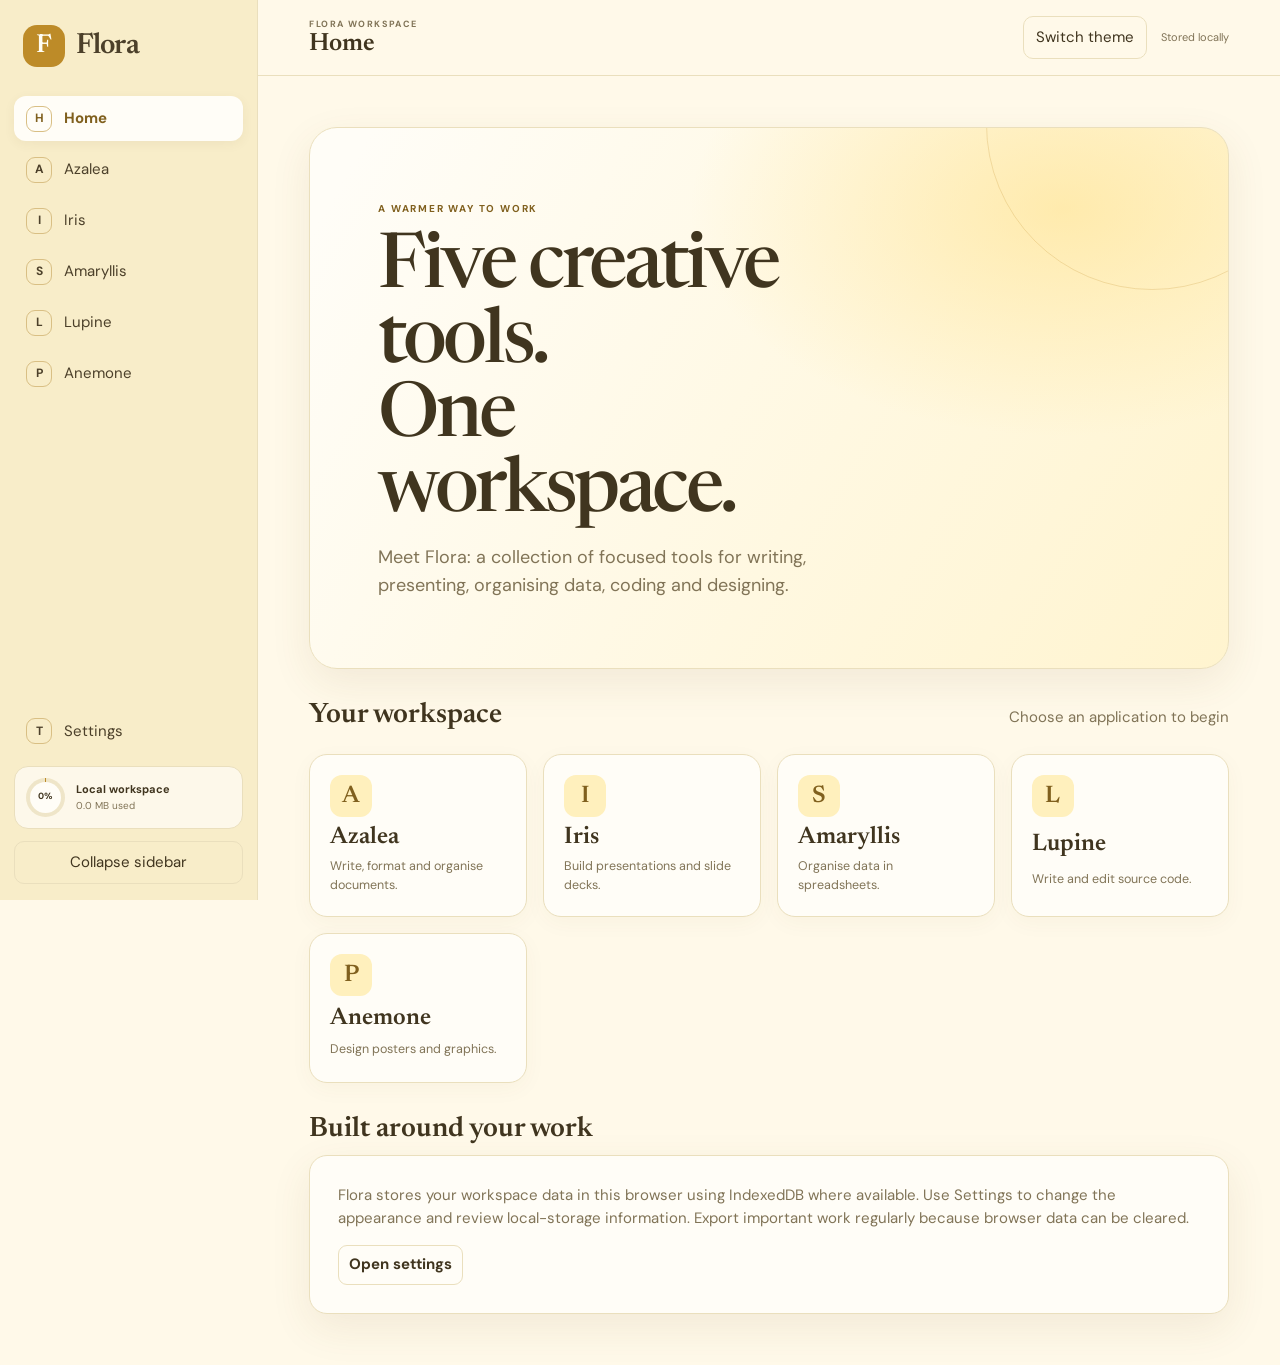
==== commit a57431de: "Changed index.html" ====
--- a/index.html
+++ b/index.html
@@ -1,1135 +1,48 @@
 <!doctype html>
-<html lang="en" data-theme="warm"><head><meta charset="utf-8">
-<meta name="viewport" content="width=device-width, initial-scale=1, viewport-fit=cover">
-<title>Flora</title>
-<link href="https://fonts.googleapis.com/css2?family=Newsreader:ital,opsz,wght@0,6..72,400;0,6..72,600;1,6..72,400&family=DM+Sans:wght@400;500;600&display=swap" rel="stylesheet">
-<style>
-:root{--bg:#e8ecf0;--pan:#fff;--side:#17212c;--si:#dde5ee;--sm:#8393a5;--ink:#16202a;--mut:#617083;--line:#d3dae1;--acc:#2f5bea;--on:#fff;--soft:#eaf0ff;color-scheme:light;box-sizing:border-box;padding-top:env(safe-area-inset-top,0px);padding-bottom:env(safe-area-inset-bottom,0px)}
-@media(prefers-color-scheme:dark){:root:not([data-theme="light"]):not([data-theme="warm"]){--bg:#0e1217;--pan:#171d25;--side:#0a0d11;--ink:#e6ebf1;--mut:#93a1b1;--line:#27303a;--acc:#7f9cff;--on:#0e1217;--soft:#1c2536;color-scheme:dark}}
-:root[data-theme="dark"]{--bg:#0e1217;--pan:#171d25;--side:#0a0d11;--ink:#e6ebf1;--mut:#93a1b1;--line:#27303a;--acc:#7f9cff;--on:#0e1217;--soft:#1c2536;color-scheme:dark}
-html{scroll-padding-top:env(safe-area-inset-top,0px)}
-*{box-sizing:border-box}[hidden]{display:none!important}
-html,body{height:100%;margin:0}
-body{background:var(--bg);color:var(--ink);font:15px/1.4 "DM Sans",system-ui,sans-serif}
-button{font:inherit;color:inherit;cursor:pointer}
-button:focus-visible,input:focus-visible,label:focus-visible{outline:2px solid var(--acc);outline-offset:2px}
-#app{display:grid;grid-template-columns:288px 1fr;height:100%}
-aside{background:var(--side);color:var(--si);display:flex;flex-direction:column;min-height:0}
-.brand{font:600 26px Newsreader,Georgia,serif;padding:20px 18px 8px}
-aside .primary{margin:8px 14px}
-.primary{background:var(--acc);color:var(--on);border:0;border-radius:8px;padding:10px 14px;font-weight:600}
-.tabs{display:flex;gap:4px;margin:6px 14px}
-.tabs button{flex:1;background:none;border:0;border-bottom:2px solid transparent;color:var(--sm);padding:8px 0}
-.tabs .on{color:var(--si);border-color:var(--acc)}
-#q{margin:8px 14px;background:rgba(255,255,255,.07);border:0;border-radius:8px;padding:9px 12px;color:var(--si);font:inherit}
-#list{flex:1;overflow:auto;min-height:0}
-.profile-label{padding:6px 14px;color:var(--sm);font-size:12px}
-.tool-label{display:flex;align-items:center;gap:4px;font-size:12px;white-space:nowrap}
-.tool-label input{width:27px;height:25px;padding:0;border:0;background:none;cursor:pointer}
-.tb select{background:var(--bg);color:var(--ink);border:1px solid var(--line);border-radius:6px;padding:5px;max-width:150px}
-#page a{color:var(--acc);text-decoration:underline}
-#page table{border-collapse:collapse;width:100%;margin:12px 0}
-#page td,#page th{border:1px solid var(--line);padding:7px;min-width:48px}
-#page ul,#page ol{padding-left:2em}
-.fwrap h3{margin:24px 0 8px}
-.home-actions,.setting-actions{display:flex;gap:8px;flex-wrap:wrap;margin:14px 0}
-.home-actions button,.setting-actions button{border:1px solid var(--line);border-radius:8px;padding:9px 12px;background:var(--pan);color:var(--ink)}
-.setting-group{border:1px solid var(--line);border-radius:10px;padding:14px;margin:12px 0}
-.setting-group h3{margin:0 0 10px}
-.setting-row{display:flex;align-items:center;justify-content:space-between;gap:12px;margin:10px 0}
-.setting-row>label{flex:1}
-.setting-row select,.setting-row input[type=text],.setting-row input[type=password]{max-width:250px;width:55%;background:var(--bg);color:var(--ink);border:1px solid var(--line);border-radius:6px;padding:8px}
-.setting-row input[type=checkbox]{width:18px;height:18px}
-.setting-group .note{line-height:1.5}
-body.large-text{font-size:17px}
-body.high-contrast{--bg:#000;--pan:#080808;--side:#000;--si:#fff;--sm:#eee;--ink:#fff;--mut:#eee;--line:#aaa;--acc:#ff0;--on:#000;--soft:#222;color-scheme:dark}
-body.reduce-motion *,body.reduce-motion *:before,body.reduce-motion *:after{scroll-behavior:auto!important;transition:none!important;animation:none!important}
-#homev{flex:1;min-height:0}
-#homev .fwrap{max-width:850px}
-.home-card{border:1px solid var(--line);border-radius:10px;background:var(--pan);padding:14px;margin:10px 0}
+<html lang="en">
+<head>
+  <meta charset="utf-8">
+  <meta name="viewport" content="width=device-width, initial-scale=1">
+  <meta name="theme-color" content="#fff7d6">
+  <meta name="description" content="Flora — five creative tools. One workspace.">
+  <title>Flora — Five Creative Tools</title>
+  <link rel="stylesheet" href="assets/css/flora.css">
+</head>
+<body>
+  <div class="flora-shell" id="flora-shell">
+    <aside class="sidebar" id="sidebar" aria-label="Main navigation">
+      <a class="brand" href="#home" aria-label="Flora home"><span class="brand-mark">F</span><span class="brand-name">Flora</span></a>
+      <nav class="nav-list" aria-label="Applications">
+        <button class="nav-item active" data-open="home"><span class="nav-glyph">H</span><span class="nav-label">Home</span></button>
+        <button class="nav-item" data-open="azalea"><span class="nav-glyph">A</span><span class="nav-label">Azalea</span></button>
+        <button class="nav-item" data-open="iris"><span class="nav-glyph">I</span><span class="nav-label">Iris</span></button>
+        <button class="nav-item" data-open="amaryllis"><span class="nav-glyph">S</span><span class="nav-label">Amaryllis</span></button>
+        <button class="nav-item" data-open="lupine"><span class="nav-glyph">L</span><span class="nav-label">Lupine</span></button>
+        <button class="nav-item" data-open="anemone"><span class="nav-glyph">P</span><span class="nav-label">Anemone</span></button>
+      </nav>
+      <div class="sidebar-bottom">
+        <button class="nav-item" data-open="settings"><span class="nav-glyph">T</span><span class="nav-label">Settings</span></button>
+        <div class="storage-card" title="Local browser storage estimate">
+          <div class="storage-ring" id="storage-ring"><span id="storage-percent">—</span></div>
+          <div class="storage-copy"><strong>Local workspace</strong><small id="storage-caption">Checking storage…</small></div>
+        </div>
+        <button class="sidebar-toggle" id="sidebar-toggle" type="button" aria-expanded="true">Collapse sidebar</button>
+      </div>
+    </aside>
 
-.item{display:flex;align-items:center}
-.item.on{background:rgba(255,255,255,.08);box-shadow:inset 3px 0 var(--acc)}
-.item .t{flex:1;min-width:0;text-align:left;background:none;border:0;padding:9px 14px}
-.t b{display:block;font-weight:500;overflow:hidden;text-overflow:ellipsis;white-space:nowrap}
-.t small{color:var(--sm)}
-.x{background:none;border:0;color:var(--sm);padding:8px 12px;opacity:0;font-size:12px}
-.item:hover .x,.item:focus-within .x{opacity:1}
-@media(hover:none){.x{opacity:1}}
-.store{padding:14px;border-top:1px solid rgba(255,255,255,.1);font-size:13px}
-.bar{height:6px;background:rgba(255,255,255,.12);border-radius:3px;overflow:hidden;margin-bottom:8px}
-.bar i{display:block;height:100%;background:var(--acc)}
-.bar.hot i{background:#e8743b}
-.store small{display:block;color:var(--sm);margin-top:2px}
-.store button{margin-top:10px;width:100%;background:none;border:1px solid rgba(255,255,255,.25);border-radius:8px;padding:8px}
-main{display:flex;flex-direction:column;min-height:0;min-width:0}
-header{display:flex;align-items:center;gap:10px;padding:10px 16px;border-bottom:1px solid var(--line);background:var(--pan)}
-header span{flex:1;color:var(--mut);font-size:13px}
-header button{background:var(--soft);border:1px solid var(--line);border-radius:8px;padding:7px 14px;font-weight:500}
-#menu{display:none}
-#docv{display:flex;flex-direction:column;flex:1;min-height:0}
-.tb{display:flex;gap:2px;padding:6px 12px;overflow-x:auto;background:var(--pan);border-bottom:1px solid var(--line)}
-.tb button{background:none;border:0;border-radius:6px;padding:6px 10px;white-space:nowrap;color:var(--ink)}
-.tb button:hover{background:var(--soft)}
-.sep{width:1px;background:var(--line);margin:4px 6px}
-.scroll{flex:1;overflow:auto;padding:28px 16px}
-#sheet{max-width:780px;margin:0 auto;background:var(--pan);border:1px solid var(--line);border-radius:6px;padding:56px clamp(20px,6vw,72px);min-height:100%}
-#title{font:600 36px/1.2 Newsreader,Georgia,serif;border:0;background:none;color:inherit;width:100%;outline:none;margin-bottom:18px}
-#page{font:400 18px/1.7 Newsreader,Georgia,serif;outline:none;min-height:50vh}
-#page h1{font-size:1.8em;line-height:1.25;margin:1em 0 .3em}#page h2{font-size:1.35em;margin:1em 0 .3em}
-#page blockquote{margin:1em 0;padding-left:1em;border-left:3px solid var(--acc);color:var(--mut);font-style:italic}
-#page p{margin:0 0 .8em}
-.fwrap{max-width:720px;margin:0 auto}
-.fwrap h2{font:600 28px Newsreader,Georgia,serif;margin:0 0 4px}
-.mut{color:var(--mut)}
-#drop{display:block;border:2px dashed var(--line);border-radius:10px;padding:34px;text-align:center;margin:18px 0;cursor:pointer}
-#drop.over{border-color:var(--acc);background:var(--soft)}
-.frow{display:flex;gap:8px;align-items:center;padding:10px 0;border-bottom:1px solid var(--line)}
-.fn{flex:1;min-width:0}.fn b{display:block;font-weight:500;overflow:hidden;text-overflow:ellipsis;white-space:nowrap}.fn small{color:var(--mut)}
-.frow button{background:var(--pan);border:1px solid var(--line);border-radius:6px;padding:5px 10px;font-size:13px}
-#modal{position:fixed;inset:0;background:rgba(0,0,0,.5);display:flex;align-items:center;justify-content:center;padding:16px;z-index:50}
-#mbox{background:var(--pan);border-radius:12px;padding:22px;width:min(480px,100%);max-height:100%;overflow:auto}
-#mbox h2{margin:0 0 14px;font:600 24px Newsreader,Georgia,serif}
-.grid{display:grid;grid-template-columns:1fr 1fr;gap:8px}
-.grid button,.plan{background:var(--bg);border:1px solid var(--line);border-radius:8px;padding:12px;text-align:left}
-.grid b,.plan b{display:block}.grid small,.plan span,.plan small{color:var(--mut);display:block}
-.plan{margin-bottom:8px}.plan.on{border-color:var(--acc);background:var(--soft)}
-.note{color:var(--mut);font-size:13px;margin:12px 0 0}
-#mbox .primary{width:100%;margin-top:6px}
-#toast{position:fixed;left:50%;bottom:calc(20px + env(safe-area-inset-bottom,0px));transform:translateX(-50%);background:var(--ink);color:var(--bg);padding:10px 16px;border-radius:8px;z-index:60;max-width:90%}
-@media(max-width:760px){
-#app{grid-template-columns:1fr}
-aside{position:fixed;inset:0 auto 0 0;width:86%;max-width:320px;z-index:20;transform:translateX(-100%);transition:transform .2s;padding-top:env(safe-area-inset-top,0px)}
-body.nav aside{transform:none}
-#menu{display:block}
-#sheet{padding:28px 20px}#title{font-size:28px}}
-.alt{background:none;border:1px solid rgba(255,255,255,.25);color:var(--si)}
-#ctb{align-items:center}#ctb input,#lang{background:var(--bg);color:var(--ink);border:1px solid var(--line);border-radius:6px;padding:6px 10px;font:inherit}#ctitle{width:170px}#pos{margin-left:auto;font-size:13px;white-space:nowrap;padding-left:12px}
-#codev{flex:1;min-height:0;display:flex;background:var(--pan);font:14px/1.6 ui-monospace,SFMono-Regular,Menlo,Consolas,monospace}
-#gut{padding:14px 10px 45px 14px;text-align:right;color:var(--mut);overflow:hidden;white-space:pre;user-select:none;border-right:1px solid var(--line);min-width:3.4em}
-#cw{position:relative;flex:1;min-width:0}
-#hl,#ta{position:absolute;inset:0;margin:0;border:0;font:inherit;white-space:pre;tab-size:4;letter-spacing:0;overflow:auto}
-#hl{padding:14px 29px 45px 14px;overflow:hidden;pointer-events:none;color:var(--ink)}
-#ta{padding:14px 14px 30px;background:transparent;color:transparent;-webkit-text-fill-color:transparent;caret-color:var(--ink);resize:none;outline:none}
-#ta::selection{background:rgba(127,156,255,.35)}
-#hl .c{color:light-dark(#6a737d,#7d8a99)}#hl .s{color:light-dark(#0a7d3e,#7ee2a8)}#hl .n{color:light-dark(#b45309,#f5b971)}#hl .k{color:light-dark(#7c3aed,#c4a3ff)}#hl .t{color:light-dark(#0e6ea8,#6cc3f0)}#hl .f{color:light-dark(#2f5bea,#8fb0ff)}#hl .d{color:light-dark(#c2410c,#ff9f6b)}
-@media(prefers-reduced-motion:reduce){*{transition:none!important}}
-
-/* Ribbon organisation */
-.ribbon{background:var(--pan);border-bottom:1px solid var(--line)}
-.ribbon-tabs{display:flex;gap:3px;padding:5px 10px 0;border-bottom:1px solid var(--line)}
-.ribbon-tabs button{border:0;background:none;padding:8px 14px;border-bottom:3px solid transparent;color:var(--mut);border-radius:6px 6px 0 0}
-.ribbon-tabs button.active{color:var(--ink);border-bottom-color:var(--acc);font-weight:600;background:var(--soft)}
-.ribbon-panel{display:flex;align-items:stretch;gap:0;min-height:92px;overflow-x:auto;padding:7px 8px}
-.ribbon-panel[hidden]{display:none}
-.ribbon-group{display:flex;flex-direction:column;justify-content:center;gap:6px;padding:2px 12px;border-right:1px solid var(--line);flex-shrink:0}
-.ribbon-group>span{font-size:11px;color:var(--mut);text-align:center}
-.ribbon-controls{display:flex;align-items:center;gap:4px;flex-wrap:wrap}
-.ribbon-controls button,.ribbon-controls select{background:var(--bg);border:1px solid var(--line);border-radius:6px;padding:6px 8px;color:var(--ink);font:inherit;font-size:12px;white-space:nowrap}
-.ribbon-controls button:hover{border-color:var(--acc);background:var(--soft)}
-.ribbon-controls select{max-width:150px}
-.ribbon-controls input[type=color]{width:28px;height:27px;padding:1px;border:1px solid var(--line);border-radius:5px;background:var(--pan)}
-.ribbon-controls input[type=checkbox]{width:16px;height:16px}
-.tool-label{display:inline-flex;align-items:center;gap:5px;font-size:12px;white-space:nowrap}
-.program-grid{display:grid;grid-template-columns:repeat(3,minmax(0,1fr));gap:12px;margin:18px 0}
-.program-card{display:flex;flex-direction:column;gap:8px;text-align:left;padding:18px;border-radius:12px;border:1px solid var(--line);background:var(--pan);color:var(--ink);min-height:120px}
-.program-card strong{font:600 21px Newsreader,Georgia,serif}
-.program-card span{font-size:13px;line-height:1.5;color:var(--mut)}
-.program-card:hover{border-color:var(--acc);transform:translateY(-1px)}
-#profileLabel{padding:8px 14px;color:var(--sm);font-size:12px}
-#logout{margin:0 14px 8px}
-/* Local sign-in */
-#authscreen{position:fixed;inset:0;z-index:100;background:var(--bg);display:grid;place-items:center;padding:22px}
-.auth-card{width:min(440px,100%);padding:34px;background:var(--pan);border:1px solid var(--line);border-radius:16px;box-shadow:0 18px 60px rgba(0,0,0,.12)}
-.auth-brand{padding:0;margin-bottom:22px;color:var(--ink)}
-.auth-card h1{font:600 32px Newsreader,Georgia,serif;margin:0 0 6px}
-.auth-card form{display:grid;gap:9px;margin:22px 0}
-.auth-card form label{font-size:13px;font-weight:600}
-.auth-card input,.auth-card select{width:100%;padding:11px 12px;border:1px solid var(--line);border-radius:8px;background:var(--bg);color:var(--ink);font:inherit}
-.auth-card .primary{padding:12px;margin-top:8px}
-.auth-error{min-height:18px;color:#c43f3f;font-size:13px;margin:0}
-.storage-control{display:grid;gap:8px;padding:10px 0}.storage-control>label{font-weight:600;font-size:13px}.storage-slider-wrap{display:grid;gap:7px}.storage-slider-wrap input{width:100%;accent-color:var(--acc)}.storage-value{font-weight:600;color:var(--acc);font-size:14px}.storage-scale{display:flex;justify-content:space-between;color:var(--mut);font-size:11px}
-/* Presentation studio */
-#presv{display:flex;flex-direction:column;flex:1;min-height:0;background:var(--bg)}
-.presentation-toolbar{display:flex;align-items:center;gap:7px;padding:8px 12px;background:var(--pan);border-bottom:1px solid var(--line);flex-wrap:wrap}
-.presentation-toolbar button,.presentation-toolbar select{padding:7px 10px;border:1px solid var(--line);border-radius:7px;background:var(--bg);color:var(--ink);font:inherit;font-size:13px}
-.presentation-toolbar label{margin-left:auto;font-size:13px}
-.presentation-workspace{display:grid;grid-template-columns:190px minmax(0,1fr);flex:1;min-height:0}
-#slideRail{padding:12px;overflow:auto;border-right:1px solid var(--line);background:var(--pan)}
-.slide-thumb{display:block;width:100%;text-align:left;padding:10px;margin:0 0 9px;border:1px solid var(--line);border-radius:7px;background:var(--bg);color:var(--ink)}
-.slide-thumb.active{border:2px solid var(--acc);background:var(--soft)}
-.slide-thumb strong{display:block;font-size:13px;white-space:nowrap;overflow:hidden;text-overflow:ellipsis}
-.slide-thumb small{color:var(--mut)}
-.slide-editor-wrap{display:flex;flex-direction:column;align-items:center;justify-content:center;gap:10px;overflow:auto;padding:24px}
-.slide-canvas{display:flex;flex-direction:column;gap:20px;width:min(100%,900px);aspect-ratio:16/9;min-height:360px;padding:clamp(24px,5vw,64px);border-radius:9px;box-shadow:0 8px 32px rgba(0,0,0,.12);overflow:auto}
-.slide-canvas input{font:600 clamp(25px,4vw,44px)/1.15 Newsreader,Georgia,serif;border:0;background:transparent;color:inherit;outline:none;width:100%}
-.slide-canvas [contenteditable]{font:18px/1.6 "DM Sans",system-ui,sans-serif;outline:none;min-height:140px;white-space:normal}
-.theme-light{background:#fff;color:#17212c}.theme-dark{background:#17212c;color:#fff}.theme-blue{background:#15335a;color:#fff}.theme-warm{background:#f5ead8;color:#3d2b1e}
-.slide-status{font-size:12px;color:var(--mut)}
-#showOverlay{position:fixed;inset:0;z-index:120;background:#090d14;color:white;display:flex;flex-direction:column;align-items:center;justify-content:center;padding:4vh 4vw}
-.show-slide{width:min(94vw,1500px);height:min(80vh,844px);aspect-ratio:16/9;padding:7%;border-radius:10px;overflow:auto;display:flex;flex-direction:column;gap:24px}
-.show-slide h1{font:600 clamp(34px,5vw,68px)/1.15 Newsreader,Georgia,serif;margin:0}
-.show-slide div{font:clamp(18px,2.3vw,30px)/1.55 "DM Sans",system-ui,sans-serif}
-.show-controls{display:flex;gap:10px;align-items:center;margin-top:18px}
-.show-controls button{border:1px solid #657080;background:#1d2734;color:#fff;padding:9px 14px;border-radius:7px}
-.page-break{height:1px;border-top:2px dashed var(--line);margin:26px 0;break-after:page}
-#page img{max-width:100%;height:auto}
-#page .task-item{list-style:none}
-#page .task-item input{margin-right:8px}
-body.focus-mode aside,body.focus-mode header,body.focus-mode .ribbon{display:none!important}
-body.focus-mode #app{grid-template-columns:1fr}
-body.focus-mode #sheet{max-width:900px}
-@media(max-width:900px){.program-grid{grid-template-columns:1fr}.ribbon-panel{align-items:flex-start}.presentation-workspace{grid-template-columns:130px minmax(0,1fr)}.slide-editor-wrap{padding:12px}.slide-canvas{min-height:310px}}
-@media(max-width:600px){.ribbon-tabs button{padding:8px}.ribbon-group{padding:2px 8px}.presentation-workspace{grid-template-columns:92px minmax(0,1fr)}.slide-canvas{min-height:260px;padding:20px}.auth-card{padding:24px}}
-
-/* Flora suite navigation and new applications */
-#app{grid-template-columns:272px minmax(0,1fr);transition:grid-template-columns .18s ease}
-aside{overflow:hidden}
-.sidebar-top{display:flex;align-items:center;justify-content:space-between;padding-right:12px}
-.sidebar-top .brand{padding-bottom:12px}
-#sidebarToggle{background:transparent;border:1px solid rgba(255,255,255,.22);color:var(--si);border-radius:7px;padding:6px 9px;margin-top:10px}
-.sidebar-section{padding:8px 14px 2px;color:var(--sm);font-size:10px;text-transform:uppercase;letter-spacing:.09em}
-.app-nav{display:grid;gap:4px;padding:4px 10px}
-.app-nav button{width:100%;text-align:left;padding:9px 10px;border:1px solid transparent;border-radius:7px;background:transparent;color:var(--si)}
-.app-nav button:hover,.app-nav button.active{background:rgba(255,255,255,.09);border-color:rgba(255,255,255,.12)}
-.app-nav button.active{box-shadow:inset 3px 0 var(--acc)}
-.sidebar-collapsed #app{grid-template-columns:76px minmax(0,1fr)}
-.sidebar-collapsed .sidebar-top{display:block;padding:0}
-.sidebar-collapsed .sidebar-top .brand{font-size:0;padding:16px 0 8px;text-align:center}
-.sidebar-collapsed .sidebar-top .brand:after{content:'F';font:600 25px Newsreader,Georgia,serif}
-.sidebar-collapsed #sidebarToggle{display:block;margin:0 auto 10px}
-.sidebar-collapsed .sidebar-section,.sidebar-collapsed #profileLabel,.sidebar-collapsed #q,.sidebar-collapsed #list,.sidebar-collapsed .tabs,.sidebar-collapsed .store small,.sidebar-collapsed #bk{display:none!important}
-.sidebar-collapsed .app-nav{padding:4px 7px}
-.sidebar-collapsed .app-nav button{font-size:0;text-align:center;padding:11px 0}
-.sidebar-collapsed .app-nav button:after{content:attr(data-short);font:600 12px "DM Sans",system-ui,sans-serif}
-.sidebar-collapsed .store{padding:9px 7px}
-.sidebar-collapsed .store button{font-size:0;padding:8px 2px}
-.sidebar-collapsed .store button:after{content:'Storage';font-size:10px}
-.settings-categories{display:flex;gap:6px;flex-wrap:wrap;margin:12px 0}
-.settings-categories button{border:1px solid var(--line);background:var(--pan);color:var(--ink);padding:8px 11px;border-radius:7px}
-.settings-categories button.active{background:var(--soft);border-color:var(--acc);font-weight:600}
-.usage-head{display:flex;align-items:center;justify-content:space-between;gap:12px;flex-wrap:wrap}
-.usage-periods{display:flex;gap:5px;flex-wrap:wrap}
-.usage-periods button{border:1px solid var(--line);background:var(--bg);padding:6px 9px;border-radius:6px}
-.usage-periods button.active{background:var(--soft);border-color:var(--acc)}
-.usage-summary{display:grid;grid-template-columns:repeat(3,minmax(0,1fr));gap:8px;margin:12px 0}
-.usage-stat{padding:10px;border:1px solid var(--line);border-radius:8px;background:var(--bg)}
-.usage-stat strong{display:block;font-size:17px}.usage-stat small{color:var(--mut)}
-.usage-chart{display:flex;align-items:flex-end;gap:4px;height:120px;padding:10px 2px 0;border-bottom:1px solid var(--line);overflow:hidden}
-.usage-bar{flex:1;min-width:5px;display:flex;flex-direction:column;justify-content:flex-end;height:100%;gap:4px;text-align:center}
-.usage-bar i{display:block;min-height:2px;background:var(--acc);border-radius:3px 3px 0 0}
-.usage-bar small{font-size:9px;color:var(--mut);overflow:hidden}
-.usage-foot{font-size:12px;color:var(--mut);margin-top:8px}.template-grid{display:grid;grid-template-columns:repeat(2,minmax(0,1fr));gap:8px}.template-card{display:flex;flex-direction:column;gap:7px;text-align:left;padding:12px;border:1px solid var(--line);border-radius:8px;background:var(--bg);color:var(--ink)}.template-card:hover{border-color:var(--acc);background:var(--soft)}.template-card small{color:var(--mut)}
-.program-grid{grid-template-columns:repeat(2,minmax(0,1fr))}
-.spreadsheet-area{display:flex;flex-direction:column;flex:1;min-height:0;background:var(--pan)}
-.sheet-tools{display:flex;align-items:center;gap:7px;flex-wrap:wrap;padding:8px 12px;border-bottom:1px solid var(--line);background:var(--pan)}
-.sheet-tools button,.sheet-tools select,.sheet-tools input{border:1px solid var(--line);border-radius:6px;padding:7px 9px;background:var(--bg);color:var(--ink);font:inherit;font-size:13px}
-.formula-row{display:flex;align-items:center;gap:8px;padding:7px 12px;background:var(--bg);border-bottom:1px solid var(--line)}
-.formula-row strong{min-width:42px;text-align:center;color:var(--mut)}
-.formula-row input{flex:1;min-width:0;padding:8px;border:1px solid var(--line);border-radius:6px;background:var(--pan);color:var(--ink);font:inherit}
-.sheet-grid-wrap{overflow:auto;flex:1;min-height:0;padding:12px}
-#sheetGrid{border-collapse:collapse;min-width:100%;table-layout:fixed}
-#sheetGrid th{position:sticky;top:0;background:var(--soft);z-index:2;font-weight:600;color:var(--mut);height:30px}
-#sheetGrid th:first-child{left:0;z-index:3;width:42px}
-#sheetGrid td,#sheetGrid th{border:1px solid var(--line);padding:0;min-width:110px}
-#sheetGrid td input{width:100%;height:34px;border:0;border-radius:0;padding:6px 8px;background:transparent;color:var(--ink);font:13px "DM Sans",system-ui,sans-serif;outline:none}
-#sheetGrid td input:focus{background:var(--soft);box-shadow:inset 0 0 0 2px var(--acc)}
-#sheetGrid .row-head{position:sticky;left:0;background:var(--soft);text-align:center;min-width:42px;width:42px}
-.sheet-status{padding:7px 12px;border-top:1px solid var(--line);font-size:12px;color:var(--mut)}
-.presentation-options{display:flex;gap:7px;align-items:center;flex-wrap:wrap;padding:8px 12px;background:var(--bg);border-bottom:1px solid var(--line)}
-.presentation-options label{display:flex;align-items:center;gap:5px;font-size:12px}
-.presentation-options select,.presentation-options input{padding:6px;border:1px solid var(--line);border-radius:6px;background:var(--pan);color:var(--ink)}
-#slideNotes{display:block;width:min(100%,900px);min-height:58px;padding:8px;border:1px solid var(--line);border-radius:7px;background:var(--pan);color:var(--ink);font:13px "DM Sans",system-ui,sans-serif}
-.slide-canvas.layout-two #slideBody{display:grid;grid-template-columns:1fr 1fr;gap:24px}
-.slide-canvas.layout-quote{justify-content:center;text-align:center}
-.slide-canvas.layout-section{justify-content:center}
-#showOverlay.transition-fade .show-slide{animation:floraFade .28s ease}
-#showOverlay.transition-slide .show-slide{animation:floraSlide .28s ease}
-@keyframes floraFade{from{opacity:.15}to{opacity:1}}
-@keyframes floraSlide{from{transform:translateX(25px);opacity:.3}to{transform:translateX(0);opacity:1}}
-@media(max-width:760px){#app{grid-template-columns:1fr}.sidebar-collapsed #app{grid-template-columns:1fr}.sidebar-collapsed aside{width:76px}.usage-summary{grid-template-columns:1fr}.program-grid{grid-template-columns:1fr}}
-
-
-/* Flora warm pastel-yellow workspace theme */
-:root[data-theme="warm"]{--bg:#fff9df;--pan:#fffef7;--side:#514a32;--si:#fff9e7;--sm:#d8cfae;--ink:#39331f;--mut:#766b4c;--line:#e7ddb9;--acc:#b58b31;--on:#fffef7;--soft:#f8efc9;color-scheme:light}
-.theme-warm{background:#fff3bd;color:#463b20}
-/* Collapsed sidebar storage becomes a circular quota indicator */
-.sidebar-collapsed .store #bar{width:54px;height:54px;margin:5px auto 12px;border-radius:50%;background:conic-gradient(var(--acc) var(--usage-pct,0%),rgba(255,255,255,.16) 0);overflow:hidden;position:relative}
-.sidebar-collapsed .store #bar i{display:none}
-.sidebar-collapsed .store #bar:after{content:attr(data-label);position:absolute;inset:7px;border-radius:50%;display:grid;place-items:center;background:var(--side);font-size:10px;font-weight:600;color:var(--si)}
-.sidebar-collapsed .store #usage{display:none!important}
-.sidebar-collapsed .store #logout{display:none!important}
-.sidebar-collapsed .store #up{font-size:0;min-height:32px;padding:5px}
-.sidebar-collapsed .store #up:after{content:'+';font-size:18px}
-/* Lupine code editor controls */
-#ctb .tool-label{display:inline-flex;align-items:center;gap:4px;font-size:12px;white-space:nowrap}
-#ctb .tool-label select{background:var(--bg);color:var(--ink);border:1px solid var(--line);border-radius:6px;padding:5px}
-/* Anemone poster studio */
-.poster-studio{display:flex;flex-direction:column;flex:1;min-height:0;background:var(--bg)}
-.poster-toolbar,.poster-options{display:flex;align-items:center;gap:7px;flex-wrap:wrap;padding:9px 12px;background:var(--pan);border-bottom:1px solid var(--line)}
-.poster-toolbar button,.poster-toolbar select,.poster-toolbar input:not([type=color]),.poster-options select{border:1px solid var(--line);border-radius:6px;padding:7px 9px;background:var(--bg);color:var(--ink);font:inherit;font-size:13px}
-.poster-toolbar label,.poster-options label{display:inline-flex;align-items:center;gap:5px;font-size:12px}
-.poster-toolbar input[type=color],.poster-options input[type=color]{width:27px;height:27px;padding:1px;border:1px solid var(--line);border-radius:5px;background:var(--pan)}
-.poster-options{font-size:12px;color:var(--mut)}
-.poster-workspace{display:grid;grid-template-columns:minmax(0,1fr) 230px;gap:12px;flex:1;min-height:0;padding:14px}
-.poster-canvas-wrap{overflow:auto;display:flex;align-items:flex-start;justify-content:center;padding:12px;background:var(--bg)}
-.poster-canvas{position:relative;width:min(100%,720px);aspect-ratio:3/4;flex:none;overflow:hidden;background:#fff3bd;border:1px solid var(--line);box-shadow:0 8px 28px rgba(60,48,20,.15);background-image:linear-gradient(to right,rgba(80,70,35,.07) 1px,transparent 1px),linear-gradient(to bottom,rgba(80,70,35,.07) 1px,transparent 1px);background-size:24px 24px}
-.poster-canvas.grid-off{background-image:none}
-.poster-object{position:absolute;min-width:5%;min-height:4%;box-sizing:border-box;touch-action:none}
-.poster-object.selected{outline:2px solid var(--acc);outline-offset:2px}
-.poster-handle{height:18px;padding:1px 6px;background:rgba(45,45,45,.72);color:#fff;font:10px/16px "DM Sans",system-ui,sans-serif;cursor:move;user-select:none;touch-action:none;width:max-content;max-width:100%;border-radius:3px 3px 0 0}
-.poster-text{min-width:100%;min-height:30px;padding:4px;color:inherit;font:600 32px/1.18 Newsreader,Georgia,serif;outline:none;overflow-wrap:anywhere;white-space:pre-wrap}
-.poster-shape{width:100%;height:calc(100% - 18px);background:var(--shape-fill,#b58b31);border:2px solid var(--shape-border,#8f6b1e)}
-.poster-object.circle .poster-shape{border-radius:50%}
-.poster-object.star .poster-shape{clip-path:polygon(50% 0%,61% 35%,98% 35%,68% 57%,79% 94%,50% 72%,21% 94%,32% 57%,2% 35%,39% 35%);border:0}
-.poster-object.line .poster-shape{height:5px;margin-top:35%;border:0}
-.poster-object img{display:block;width:100%;height:calc(100% - 18px);object-fit:contain;background:transparent}
-.poster-properties{overflow:auto;background:var(--pan);border:1px solid var(--line);border-radius:9px;padding:12px;display:flex;flex-direction:column;gap:10px}
-.poster-properties h3{margin:0;font-size:15px}
-.poster-properties label{display:grid;gap:5px;font-size:12px;color:var(--mut)}
-.poster-properties textarea,.poster-properties input{width:100%;padding:7px;border:1px solid var(--line);border-radius:6px;background:var(--bg);color:var(--ink);font:inherit}
-.poster-properties input[type=range]{padding:0}
-@media(max-width:900px){.poster-workspace{grid-template-columns:1fr}.poster-properties{display:grid;grid-template-columns:repeat(2,minmax(0,1fr))}.poster-properties h3,.poster-properties p{grid-column:1/-1}}
-@media(max-width:620px){.poster-toolbar{align-items:flex-start}.poster-workspace{padding:6px}.poster-properties{grid-template-columns:1fr}}
-
-</style></head><body>
-<div id="app">
-<aside>
-<div class="sidebar-top"><div class="brand">Flora</div><button id="sidebarToggle" type="button" aria-expanded="true" aria-label="Collapse sidebar">Collapse</button></div>
-<div id="profileLabel" class="profile-label">Local profile</div>
-<div class="sidebar-section">Workspace</div>
-<div class="app-nav" aria-label="Workspace navigation">
- <button id="navHome" data-short="Home">Home</button>
- <button id="navAzalea" data-short="A">Azalea · Documents</button>
- <button id="navIris" data-short="I">Iris · Presentations</button>
- <button id="navAmaryllis" data-short="S">Amaryllis · Spreadsheets</button>
- <button id="navScripts" data-short="L">Lupine · Code Editor</button>
- <button id="navAnemone" data-short="P">Anemone · Poster Studio</button>
- <button id="navFiles" data-short="Files">Files</button>
- <button id="navUsage" data-short="Usage">Usage tracker</button>
- <button id="navSettings" data-short="Settings">Settings</button>
-</div>
-<div class="sidebar-section">Documents in this profile</div>
-<input id="q" placeholder="Search documents" aria-label="Search documents">
-<div id="list"></div>
-<div class="store"><div class="bar" id="bar"><i id="fill"></i></div><div id="usage"></div><small id="plan"></small><small id="quota"></small><button id="up">Storage settings</button><button id="bk">Back up documents (ZIP)</button><button id="logout" class="alt">Sign out / Switch profile</button></div>
-</aside>
-<main>
-<header><button id="menu">Menu</button><span id="stat" aria-live="polite"></span><button id="exp">Export</button></header>
-<div id="homev" class="scroll"><div class="fwrap">
-<h2>Welcome to Flora</h2><p class="mut" id="homeGreeting">Your workspace, stored locally on this device.</p>
-<div class="home-actions"><button class="primary" id="homeNew">New document</button><button id="homePresentation">New presentation</button><button id="homeScript">New script</button><button id="homeSettings">Settings</button><button id="homeFiles">Files</button></div>
-<div class="program-grid">
- <button class="program-card" id="programDocuments"><strong>Azalea</strong><span>Documents for writing, formatting, reviewing and exporting.</span></button>
- <button class="program-card" id="programPresentations"><strong>Iris</strong><span>Presentations with themes, slide layouts, speaker notes and presenter controls.</span></button>
- <button class="program-card" id="programSpreadsheets"><strong>Amaryllis</strong><span>Spreadsheets with cell formulas, templates, rows, columns and CSV export.</span></button>
- <button class="program-card" id="programScripts"><strong>Lupine</strong><span>Code editing with language switching, syntax highlighting and line numbers.</span></button>
- <button class="program-card" id="programAnemone"><strong>Anemone</strong><span>Design posters using movable text, shapes and images.</span></button>
-</div>
-<div class="home-card"><h3>Recent documents</h3><div id="recentDocs"></div></div>
-<div class="home-card"><h3>Storage</h3><p id="homeUsage" class="mut"></p></div>
-<div class="home-card"><h3>Your workspace</h3><p class="mut">Your files stay in this browser on this device. Use the sidebar to move between recent documents, your files, settings and local profiles.</p></div>
-</div></div>
-<div id="docv" hidden>
-<div class="ribbon" id="tb">
- <nav class="ribbon-tabs" aria-label="Document toolbar tabs">
-  <button class="active" data-ribbon-tab="home">Home</button><button data-ribbon-tab="insert">Insert</button><button data-ribbon-tab="layout">Layout</button><button data-ribbon-tab="review">Review</button><button data-ribbon-tab="view">View</button>
- </nav>
- <section class="ribbon-panel active" data-ribbon-panel="home">
-  <div class="ribbon-group"><span>Font</span><div class="ribbon-controls"><select id="fontPick" aria-label="Font family"><option value="Newsreader">Newsreader</option><option value="Georgia">Georgia</option><option value="Arial">Arial</option><option value="Verdana">Verdana</option><option value="Tahoma">Tahoma</option><option value="Times New Roman">Times New Roman</option><option value="Courier New">Courier New</option><option value="system-ui">System UI</option></select><select id="sizePick" aria-label="Text size"><option value="2">Small</option><option value="3" selected>Normal</option><option value="4">Large</option><option value="5">Extra large</option><option value="6">Huge</option><option value="7">Maximum</option></select></div><div class="ribbon-controls"><button data-c="bold" title="Bold">Bold</button><button data-c="italic" title="Italic">Italic</button><button data-c="underline" title="Underline">Underline</button><button data-c="strikeThrough" title="Strikethrough">Strikethrough</button><button data-c="superscript">Superscript</button><button data-c="subscript">Subscript</button></div><div class="ribbon-controls"><label class="tool-label">Text colour <input id="textColor" type="color" value="#16202a" aria-label="Text colour"></label><button id="applyColor">Apply</button><label class="tool-label">Highlight <input id="highlightColor" type="color" value="#fff29a" aria-label="Highlight colour"></label><button id="applyHighlight">Apply</button></div></div>
-  <div class="ribbon-group"><span>Paragraph</span><div class="ribbon-controls"><button data-c="insertUnorderedList">Bullets</button><button data-c="insertOrderedList">Numbering</button><button data-c="justifyLeft">Align left</button><button data-c="justifyCenter">Centre</button><button data-c="justifyRight">Align right</button><button data-c="justifyFull">Justify</button><button data-c="indent">Indent</button><button data-c="outdent">Outdent</button></div></div>
-  <div class="ribbon-group"><span>Styles and editing</span><div class="ribbon-controls"><button data-c="formatBlock" data-a="h1">Heading 1</button><button data-c="formatBlock" data-a="h2">Heading 2</button><button data-c="formatBlock" data-a="h3">Heading 3</button><button data-c="formatBlock" data-a="p">Normal text</button><button data-c="formatBlock" data-a="blockquote">Quote</button><button data-c="removeFormat">Clear formatting</button><button data-c="undo">Undo</button><button data-c="redo">Redo</button></div></div>
- </section>
- <section class="ribbon-panel" data-ribbon-panel="insert" hidden>
-  <div class="ribbon-group"><span>Insert content</span><div class="ribbon-controls"><button id="linkBtn">Link</button><button id="tableBtn">Table</button><button id="imageBtn">Picture</button><button id="dateBtn">Date and time</button><button data-c="insertHorizontalRule">Horizontal line</button><button id="pageBreakBtn">Page break</button><button id="checklistBtn">Checklist item</button></div></div>
-  <div class="ribbon-group"><span>Document elements</span><div class="ribbon-controls"><button id="tocBtn">Contents outline</button><button id="footnoteBtn">Footnote</button><button id="clearLinkBtn">Remove link</button></div></div>
- </section>
- <section class="ribbon-panel" data-ribbon-panel="layout" hidden>
-  <div class="ribbon-group"><span>Page layout</span><div class="ribbon-controls"><label class="tool-label">Line spacing <select id="lineSpacing"><option value="1.3">Compact</option><option value="1.5">1.5</option><option value="1.7" selected>Default</option><option value="2">Double</option></select></label><label class="tool-label">Page width <select id="pageWidth"><option value="680">Narrow</option><option value="780" selected>Standard</option><option value="920">Wide</option></select></label><label class="tool-label">Page padding <select id="pagePadding"><option value="32">Small</option><option value="56" selected>Standard</option><option value="76">Large</option></select></label></div></div>
- </section>
- <section class="ribbon-panel" data-ribbon-panel="review" hidden>
-  <div class="ribbon-group"><span>Proofing</span><div class="ribbon-controls"><label class="tool-label"><input type="checkbox" id="spellToggle" checked> Spell checking</label><button id="findBtn">Find</button><button id="replaceBtn">Find and replace</button><button id="wordCountBtn">Word count</button><button id="selectAllBtn">Select all</button></div></div>
- </section>
- <section class="ribbon-panel" data-ribbon-panel="view" hidden>
-  <div class="ribbon-group"><span>Document view</span><div class="ribbon-controls"><button id="focusBtn">Focus mode</button><label class="tool-label">Zoom <select id="zoomPick"><option value="80">80%</option><option value="90">90%</option><option value="100" selected>100%</option><option value="110">110%</option><option value="125">125%</option></select></label><button id="showStatsBtn">Document statistics</button></div></div>
- </section>
-</div>
-<div class="tb" id="ctb" hidden><input id="ctitle" placeholder="main.py" aria-label="File name" autocomplete="off"><select id="lang" aria-label="Programming language"></select><label class="tool-label">Tab width <select id="tabWidth"><option value="2">2</option><option value="4" selected>4</option><option value="8">8</option></select></label><label class="tool-label"><input type="checkbox" id="codeWrap"> Wrap lines</label><label class="tool-label"><input type="checkbox" id="lineNumbers" checked> Line numbers</label><span class="sep"></span><button id="copy">Copy code</button><span id="pos" class="mut"></span></div>
-<div class="scroll" id="richv"><article id="sheet"><input id="title" placeholder="Untitled document" aria-label="Title"><div id="page" contenteditable="true" spellcheck="true" aria-label="Document body"></div></article></div>
-<div id="codev" hidden><div id="gut" aria-hidden="true"></div><div id="cw"><pre id="hl" aria-hidden="true"></pre><textarea id="ta" wrap="off" spellcheck="false" autocapitalize="off" autocomplete="off" aria-label="Lupine code editor"></textarea></div></div>
-<div id="presv" hidden>
- <div class="presentation-toolbar"><button id="addSlide">New slide</button><button id="duplicateSlide">Duplicate slide</button><button id="deleteSlide">Delete slide</button><button id="slideUp">Move up</button><button id="slideDown">Move down</button><label>Presentation name <input id="presentationName" type="text" value="Untitled presentation" aria-label="Presentation name"></label><label>Theme <select id="presentationTheme"><option value="light">Light</option><option value="dark">Dark</option><option value="blue">Blue</option><option value="warm">Warm</option><option value="minimal">Minimal</option><option value="contrast">High contrast</option></select></label><button id="startShow" class="primary">Start presentation</button></div>
- <div class="presentation-options"><label>Slide layout <select id="slideLayout"><option value="title-content">Title and content</option><option value="title">Title slide</option><option value="two">Two columns</option><option value="quote">Quote</option><option value="section">Section divider</option><option value="blank">Blank</option></select></label><button id="applySlideLayout">Apply layout</button><label>Background <input type="color" id="slideBg" value="#ffffff" aria-label="Slide background colour"></label><label>Text size <select id="slideTextSize"><option value="16">Small</option><option value="20" selected>Regular</option><option value="26">Large</option><option value="32">Extra large</option></select></label><button id="slideImageBtn">Insert image</button><label>Transition <select id="showTransition"><option value="fade">Fade</option><option value="slide">Slide</option><option value="none">None</option></select></label></div>
- <div class="presentation-workspace"><div id="slideRail" aria-label="Slides"></div><div class="slide-editor-wrap"><div id="slideCanvas" class="slide-canvas theme-light"><input id="slideTitle" aria-label="Slide title" placeholder="Slide title"><div id="slideBody" contenteditable="true" aria-label="Slide content" spellcheck="true"></div></div><textarea id="slideNotes" placeholder="Speaker notes (only visible while editing)" aria-label="Speaker notes"></textarea><div class="slide-status" id="slideStatus"></div></div></div>
-</div>
-<div id="sheetv" hidden class="spreadsheet-area">
- <div class="sheet-tools"><button id="sheetAddRow">Add row</button><button id="sheetAddCol">Add column</button><button id="sheetDeleteRow">Delete row</button><button id="sheetDeleteCol">Delete column</button><button id="sheetRecalc">Recalculate</button><button id="sheetTemplateBtn">Change template</button><button id="sheetExport">Export CSV</button><span id="sheetNameLabel" class="mut"></span></div>
- <div class="formula-row"><strong id="cellAddress">A1</strong><span class="mut">fx</span><input id="formulaInput" aria-label="Cell value or formula" placeholder="Enter a value or formula, e.g. =SUM(A1:A5)"></div>
- <div class="sheet-grid-wrap"><table id="sheetGrid" aria-label="Spreadsheet grid"></table></div>
- <div id="sheetStatus" class="sheet-status">Select a cell to edit its value or formula.</div>
-</div>
-<div id="posterv" hidden class="poster-studio">
- <div class="poster-toolbar">
-  <label>Poster name <input id="posterName" type="text" value="Untitled poster"></label>
-  <button id="posterAddTitle">Add heading</button><button id="posterAddText">Add text</button>
-  <button id="posterAddRect">Rectangle</button><button id="posterAddCircle">Circle</button><button id="posterAddStar">Star</button>
-  <button id="posterAddImage">Add image</button>
-  <label>Text / shape colour <input id="posterColor" type="color" value="#26332b"></label>
-  <label>Background <input id="posterBackground" type="color" value="#fff3bd"></label>
-  <label>Text size <select id="posterTextSize"><option value="18">18</option><option value="24">24</option><option value="32" selected>32</option><option value="48">48</option><option value="64">64</option></select></label>
-  <button id="posterFront">Bring forward</button><button id="posterBack">Send backward</button><button id="posterDuplicate">Duplicate</button><button id="posterDelete">Delete selected</button><button id="posterExport" class="primary">Export PNG</button>
- </div>
- <div class="poster-options"><label>Canvas <select id="posterRatio"><option value="3 / 4">Portrait poster</option><option value="1 / 1">Square</option><option value="4 / 3">Landscape</option><option value="16 / 9">Wide banner</option></select></label><label><input type="checkbox" id="posterGrid" checked> Show grid</label><label><input type="checkbox" id="posterSnap" checked> Snap to grid</label><span class="mut" id="posterStatus">Select an object to edit it. Drag its handle to move it.</span></div>
- <div class="poster-workspace"><div class="poster-canvas-wrap"><div id="posterCanvas" class="poster-canvas" tabindex="0" aria-label="Poster design canvas"></div></div><aside class="poster-properties"><h3>Selected object</h3><p class="mut" id="posterSelection">Nothing selected</p><label>Text <textarea id="posterTextValue" rows="4" placeholder="Select a text object"></textarea></label><label>Width <input id="posterObjectWidth" type="range" min="8" max="100" value="45"></label><label>Height <input id="posterObjectHeight" type="range" min="5" max="80" value="15"></label><p class="note">Drag the small Move bar on an object to reposition it. Edit text in the object or in this panel.</p></aside></div>
-</div>
-</div>
-<div id="filev" class="scroll" hidden><div class="fwrap">
-<h2>Files on this device</h2><p class="mut">Kept in your browser storage. Nothing is uploaded or downloaded.</p>
-<label id="drop" tabindex="0">Drop files here or <u>choose files</u><input id="pick" type="file" multiple hidden></label>
-<div id="flist"></div></div></div>
-</main>
-</div>
-<div id="modal" hidden><div id="mbox"></div></div>
-<input id="imagePick" type="file" accept="image/*" hidden><input id="posterImagePick" type="file" accept="image/*" hidden>
-<div id="authscreen" hidden>
- <div class="auth-card"><div class="brand auth-brand">Flora</div><h1>Sign in</h1><p class="mut">Sign in to your local Flora workspace.</p><form id="loginForm"><label for="loginProfile">Profile</label><select id="loginProfile" required></select><label for="loginPassword">Password</label><input id="loginPassword" type="password" autocomplete="current-password" placeholder="Enter your profile password"><p class="auth-error" id="loginError" role="alert"></p><button class="primary" type="submit">Sign in</button></form><p class="note">Profiles are stored only in this browser on this device. A profile password is a local access check, not document encryption.</p></div>
-</div>
-<div id="showOverlay" hidden><div class="show-slide" id="showSlide"><h1 id="showTitle"></h1><div id="showBody"></div></div><div class="show-controls"><button id="showPrev">Previous</button><span id="showCounter"></span><button id="showNext">Next</button><button id="showExit">Exit presentation</button></div></div>
-<div id="toast" role="status" aria-live="polite" aria-atomic="true" hidden></div>
-<script>
-const $=s=>document.querySelector(s),GB=2**30,E=s=>s.replace(/[&<>]/g,c=>({'&':'&amp;','<':'&lt;','>':'&gt;'}[c]));
-const el=(t,c,x)=>{const e=document.createElement(t);if(c)e.className=c;if(x!=null)e.textContent=x;return e};
-let db,docs=[],files=[],allDocs=[],allFiles=[],cur=null,dl=null,tm,tt;
-const DEFAULT_SETTINGS={storage:'8gb',font:'Newsreader',documentSize:'18',theme:'warm',preset:'personal',sharedStorage:false,largeText:false,highContrast:false,reduceMotion:false,screenReader:false,spellcheck:true,startPage:'home',autosave:'500',confirmDelete:true,defaultApp:'azalea',defaultTemplate:'blank',usageTracking:true,showUsage:true,slideTransition:'fade',compactSidebar:false,defaultCodeLanguage:'python',tabWidth:'4',codeWrap:false,lineNumbers:true,defaultSlideTheme:'warm',posterBackground:'#fff3bd',posterSnap:true,posterGrid:true,accent:'#b58b31'};
-let settings={...DEFAULT_SETTINGS},profiles=[],activeProfile='main',hadStoredSettings=false;
-try{const savedSettings=localStorage.getItem('flora_settings');hadStoredSettings=savedSettings!==null;settings={...DEFAULT_SETTINGS,...JSON.parse(savedSettings||'{}')};profiles=JSON.parse(localStorage.getItem('flora_profiles')||'[]');activeProfile=localStorage.getItem('flora_active_profile')||'main'}catch(e){}
-if(!Array.isArray(profiles)||!profiles.length)profiles=[{id:'main',name:'Main profile',admin:true,passwordSalt:'',passwordHash:''}];
-if(!profiles.some(p=>p.id==='main'))profiles.unshift({id:'main',name:'Main profile',admin:true,passwordSalt:'',passwordHash:''});
-const STORAGE_LEVELS=[
- ['35kb','35 KB',35*1024],['50kb','50 KB',50*1024],['350kb','350 KB',350*1024],['500kb','500 KB',500*1024],['750kb','750 KB',750*1024],
- ['1mb','1 MB',1*1024**2],['2mb','2 MB',2*1024**2],['5mb','5 MB',5*1024**2],['10mb','10 MB',10*1024**2],['25mb','25 MB',25*1024**2],['50mb','50 MB',50*1024**2],['75mb','75 MB',75*1024**2],['100mb','100 MB',100*1024**2],['150mb','150 MB',150*1024**2],['250mb','250 MB',250*1024**2],['350mb','350 MB',350*1024**2],['500mb','500 MB',500*1024**2],['750mb','750 MB',750*1024**2],
- ['1gb','1 GB',1*GB],['2gb','2 GB',2*GB],['3gb','3 GB',3*GB],['4gb','4 GB',4*GB],['6gb','6 GB',6*GB],['8gb','8 GB',8*GB],['12gb','12 GB',12*GB],['16gb','16 GB',16*GB],['24gb','24 GB',24*GB],['32gb','32 GB',32*GB],['48gb','48 GB',48*GB],['64gb','64 GB',64*GB],['96gb','96 GB',96*GB],['128gb','128 GB',128*GB],['192gb','192 GB',192*GB],['256gb','256 GB',256*GB],['512gb','512 GB',512*GB],['1tb','1 TB',1024*GB]
-];
-const STORAGE_SIZES=Object.fromEntries(STORAGE_LEVELS.map(([k,label,bytes])=>[k,bytes]));
-const storageIndex=()=>Math.max(0,STORAGE_LEVELS.findIndex(x=>x[0]===settings.storage));
-const limit=()=>STORAGE_SIZES[settings.storage]||8*GB;
-const sumStorage=(ds,fs)=>ds.reduce((a,d)=>a+(d.size||0),0)+fs.reduce((a,f)=>a+(f.size||0),0);
-const used=()=>settings.sharedStorage?sumStorage(allDocs,allFiles):sumStorage(docs,files);
-const highestProfileUsage=()=>Math.max(0,...profiles.map(p=>sumStorage(allDocs.filter(d=>(d.profileId||'main')===p.id),allFiles.filter(f=>(f.profileId||'main')===p.id))));
-const allowanceUsage=()=>settings.sharedStorage?sumStorage(allDocs,allFiles):highestProfileUsage();
-
-/* Local usage history: storage snapshots and save/file activity, scoped by profile. */
-const USAGE_KEY='flora_usage_v1';
-function readUsage(){try{const a=JSON.parse(localStorage.getItem(USAGE_KEY)||'[]');return Array.isArray(a)?a:[]}catch(e){return []}}
-function recordUsage(action='snapshot',delta=0){if(!settings.usageTracking)return;const now=Date.now(),entry={t:now,profileId:activeProfile,action,bytes:used(),delta:Number(delta)||0};const a=readUsage();a.push(entry);const cutoff=now-400*86400000;const keep=a.filter(x=>x&&x.t>=cutoff).slice(-2400);try{localStorage.setItem(USAGE_KEY,JSON.stringify(keep))}catch(e){try{localStorage.setItem(USAGE_KEY,JSON.stringify(keep.slice(-600)))}catch(err){}}}
-function usageBuckets(period){const now=new Date(),step=period==='hourly'?3600000:period==='daily'?86400000:30.4375*86400000,count=period==='hourly'?24:period==='daily'?30:12;const data=readUsage().filter(x=>settings.sharedStorage||x.profileId===activeProfile),bins=[];for(let i=count-1;i>=0;i--){const t=now.getTime()-i*step,d=new Date(t);let start;if(period==='hourly'){start=new Date(d);start.setMinutes(0,0,0)}else if(period==='daily'){start=new Date(d.getFullYear(),d.getMonth(),d.getDate())}else{start=new Date(d.getFullYear(),d.getMonth(),1)}bins.push({start,end:period==='hourly'?start.getTime()+3600000:period==='daily'?start.getTime()+86400000:new Date(start.getFullYear(),start.getMonth()+1,1).getTime(),label:period==='hourly'?start.toLocaleTimeString([], {hour:'2-digit'}):period==='daily'?start.toLocaleDateString([], {day:'numeric',month:'short'}):start.toLocaleDateString([], {month:'short'}),records:[]})}data.forEach(x=>{const b=bins.find(z=>x.t>=z.start.getTime()&&x.t<z.end);if(b)b.records.push(x)});return bins.map(b=>{const records=b.records.sort((x,y)=>x.t-y.t);return {...b,bytes:records.length?records[records.length-1].bytes:0,events:records.length,delta:records.reduce((n,x)=>n+x.delta,0)}})}
-function renderUsageTracker(period='daily'){const root=$('#usageTrackerBody');if(!root)return;const bins=usageBuckets(period),vals=bins.map(x=>x.bytes),max=Math.max(1,...vals),activity=bins.reduce((n,x)=>n+x.events,0),latest=vals[vals.length-1]||used(),first=vals.find(v=>v>0)||0,change=latest-first;root.innerHTML='';const summary=el('div','usage-summary');[[fb(latest),'Latest recorded use'],[fb(Math.max(0,change)),period==='hourly'?'Change across shown hours':period==='daily'?'Change across shown days':'Change across shown months'],[String(activity),'Recorded events']].forEach(([v,l])=>{const x=el('div','usage-stat');x.append(el('strong','',v),el('small','',l));summary.append(x)});root.append(summary);const chart=el('div','usage-chart');bins.forEach(b=>{const col=el('div','usage-bar');const bar=el('i');bar.style.height=(b.bytes?Math.max(3,(b.bytes/max)*100):2)+'%';bar.title=b.label+': '+fb(b.bytes)+' · '+b.events+' events';col.append(bar,el('small','',b.label));chart.append(col)});root.append(chart);root.append(el('p','usage-foot',settings.usageTracking?'Local snapshots are recorded when Flora opens, saves data, changes files, and once per hour while this tab remains open. Missing time periods mean Flora was not recording during that period.':'Usage tracking is paused in Settings.'));}
-
-const persistSettings=()=>{try{localStorage.setItem('flora_settings',JSON.stringify(settings));localStorage.setItem('flora_profiles',JSON.stringify(profiles));localStorage.setItem('flora_active_profile',activeProfile)}catch(e){toast('Could not save settings in this browser.')}};
-const currentProfile=()=>profiles.find(p=>p.id===activeProfile)||profiles[0];
-const profileName=()=>currentProfile()?.name||'Local profile';
-const applySettings=()=>{document.documentElement.dataset.theme=settings.theme==='system'?'':settings.theme;if(settings.accent)document.documentElement.style.setProperty('--acc',settings.accent);document.body.classList.toggle('large-text',!!settings.largeText);document.body.classList.toggle('high-contrast',!!settings.highContrast);document.body.classList.toggle('reduce-motion',!!settings.reduceMotion);$('#profileLabel').textContent='Signed in: '+profileName()+(currentProfile()?.admin?' | Admin':'');if($('#page')){$('#page').style.fontFamily='"'+(settings.font||'Newsreader')+'", Georgia, serif';$('#page').style.fontSize=(settings.documentSize||'18')+'px';$('#page').spellcheck=!!settings.spellcheck}if($('#fontPick'))$('#fontPick').value=settings.font||'Newsreader';if($('#toast'))$('#toast').setAttribute('aria-live',settings.screenReader?'polite':'off');if($('#posterCanvas'))$('#posterCanvas').classList.toggle('grid-off',settings.posterGrid===false);};
-const fb=n=>n<1024?n+' B':n<1048576?(n/1024).toFixed(1)+' KB':n<GB?(n/1048576).toFixed(1)+' MB':(n/GB).toFixed(2)+' GB';
-const ago=t=>new Date(t).toLocaleDateString(undefined,{month:'short',day:'numeric'});
-const enc=s=>new TextEncoder().encode(s).length;
-const toast=m=>{const t=$('#toast');t.textContent=m;t.hidden=false;clearTimeout(tt);tt=setTimeout(()=>t.hidden=true,3500)};
-const sure=(b,fn)=>{if(b.dataset.s){fn();return}b.dataset.s=1;const o=b.textContent;b.textContent='Confirm';setTimeout(()=>{delete b.dataset.s;b.textContent=o},3000)};
-function idb(){return new Promise((res,rej)=>{const r=indexedDB.open('flora',1);r.onupgradeneeded=()=>{r.result.createObjectStore('docs',{keyPath:'id'});r.result.createObjectStore('files',{keyPath:'id'})};r.onsuccess=()=>res(r.result);r.onerror=()=>rej(r.error)})}
-const run=(s,m,f)=>db?new Promise((res,rej)=>{const t=db.transaction(s,m),q=f(t.objectStore(s));t.oncomplete=()=>res(q&&q.result);t.onerror=t.onabort=()=>rej(t.error)}):Promise.resolve();
-const full=()=>{toast('Storage allowance reached. Delete data or choose a larger free allowance in Settings.')};
-const quota=e=>toast(e&&e.name==='QuotaExceededError'?'This browser is out of storage space.':'Could not save to this device.');
-const uid=()=>crypto.randomUUID?crypto.randomUUID():Date.now().toString(36)+Math.random().toString(36).slice(2);const mk=(title,html,kind='rich',lang='plain')=>({id:uid(),kind,lang,title,html,code:'',created:Date.now(),updated:Date.now(),size:0,snip:''});
-const safe=s=>s.replace(/[\u0000-\u001f\\/:*?"<>|]+/g,'').replace(/^\.+/,'').trim()||'Untitled';
-const SL=['//'],BC=['/*','*/'],DQ=['"',"'"],AT='@[A-Za-z_][\\w.]*',PP='^[ \\t]*#[ \\t]*\\w+';
-const LG={plain:{n:'Plain text',x:'txt'},
-python:{n:'Python',x:'py',lc:['#'],st:['"""',"'''",...DQ],dc:AT,k:'and as assert async await break class continue def del elif else except finally for from global if import in is lambda match case nonlocal not or pass raise return try while with yield',t:'True False None self cls int str float list dict set tuple bool bytes print len range open type super object Exception ValueError TypeError'},
-csharp:{n:'C#',x:'cs',lc:SL,bc:BC,st:DQ,dc:PP,k:'abstract as async await base break case catch checked class const continue default delegate do else enum event explicit extern finally fixed for foreach goto if implicit in init interface internal is lock namespace new operator out override params private protected public readonly record ref return sealed sizeof stackalloc static struct switch this throw try typeof unchecked unsafe using var virtual volatile when while yield get set',t:'bool byte char decimal double float int long object sbyte short string uint ulong ushort void true false null Console String List Dictionary Task IEnumerable'},
-javascript:{n:'JavaScript',x:'js',lc:SL,bc:BC,st:['"',"'",'`'],k:'async await break case catch class const continue debugger default delete do else export extends finally for from function if import in instanceof let new of return static super switch throw try typeof var void while with yield',t:'true false null undefined this NaN Infinity console Math JSON Promise Array Object String Number Map Set document window'},
-java:{n:'Java',x:'java',lc:SL,bc:BC,st:DQ,dc:AT,k:'abstract assert break case catch class const continue default do else enum extends final finally for goto if implements import instanceof interface native new package private protected public record return static strictfp super switch synchronized this throw throws transient try var volatile while',t:'boolean byte char double float int long short void String true false null Integer List Map System'},
-c:{n:'C',x:'c',lc:SL,bc:BC,st:DQ,dc:PP,k:'auto break case const continue default do else enum extern for goto if inline register restrict return sizeof static struct switch typedef union volatile while',t:'int char float double long short unsigned signed void size_t bool true false NULL'},
-go:{n:'Go',x:'go',lc:SL,bc:BC,st:['"',"'",'`'],k:'break case chan const continue default defer else fallthrough for func go goto if import interface map package range return select struct switch type var',t:'bool byte error float32 float64 int int8 int16 int32 int64 rune string uint uint8 uint16 uint32 uint64 true false nil iota append len make new panic fmt'},
-rust:{n:'Rust',x:'rs',lc:SL,bc:BC,st:['"'],k:'as async await break const continue crate dyn else enum extern fn for if impl in let loop match mod move mut pub ref return self Self static struct super trait type unsafe use where while',t:'bool char f32 f64 i8 i16 i32 i64 i128 isize u8 u16 u32 u64 u128 usize str String Vec Option Result Some None Ok Err true false Box'},
-ruby:{n:'Ruby',x:'rb',lc:['#'],st:DQ,k:'alias and begin break case class def defined do else elsif end ensure for if in module next not or redo rescue retry return self super then undef unless until when while yield',t:'true false nil puts require attr_accessor include'},
-php:{n:'PHP',x:'php',lc:['//','#'],bc:BC,st:DQ,k:'abstract and array as break case catch class clone const continue declare default do echo else elseif empty extends final finally fn for foreach function global if implements include instanceof interface isset list namespace new or print private protected public require return static switch throw trait try unset use var while yield',t:'true false null self parent'},
-lua:{n:'Lua',x:'lua',lc:['--'],bc:['--[[',']]'],st:DQ,k:'and break do else elseif end for function goto if in local not or repeat return then until while',t:'true false nil print require table string math'},
-shell:{n:'Shell',x:'sh',lc:['#'],st:DQ,k:'if then else elif fi for while do done case esac in function select until return exit export local readonly echo cd',t:'true false'},
-sql:{n:'SQL',x:'sql',lc:['--'],bc:BC,st:["'"],ci:1,k:'select from where insert into values update set delete create table alter drop index view join inner left right outer full on group by order having limit offset union all distinct as and or not null is in like between exists case when then else end primary key foreign references default unique constraint',t:'int integer text varchar char date datetime timestamp boolean float real decimal count sum avg min max'},
-json:{n:'JSON',x:'json',st:['"'],k:'',t:'true false null'}};
-LG.typescript={...LG.javascript,n:'TypeScript',x:'ts',dc:AT,k:LG.javascript.k+' type interface enum implements private protected public readonly abstract declare namespace keyof is',t:LG.javascript.t+' string number boolean any unknown never void'};
-LG.cpp={...LG.c,n:'C++',x:'cpp',k:LG.c.k+' class namespace template typename public private protected virtual override new delete this using try catch throw constexpr nullptr operator friend explicit mutable',t:LG.c.t+' string vector map std cout cin endl'};
-const EXT={mjs:'javascript',jsx:'javascript',tsx:'typescript',h:'c',cc:'cpp',hpp:'cpp',bash:'shell',csx:'csharp',txt:'plain'};Object.keys(LG).forEach(k=>{if(LG[k].x!=='txt')EXT[LG[k].x]=k});
-const extLang=n=>{const m=/\.(\w+)$/.exec(n||'');const e=m&&m[1].toLowerCase();return e&&Object.hasOwn(EXT,e)?EXT[e]:null};
-const rx=s=>s.replace(/[.*+?^${}()|[\]\\]/g,'\\$&'),END='(?![\\s\\S])';
-function build(d){if(d.re)return;const p=[];if(d.bc)p.push(rx(d.bc[0])+'[\\s\\S]*?(?:'+rx(d.bc[1])+'|'+END+')');(d.lc||[]).forEach(c=>p.push(rx(c)+'[^\\n]*'));const st=(d.st||[]).map(q=>q.length>2?rx(q)+'[\\s\\S]*?(?:'+rx(q)+'|'+END+')':q==='`'?'`(?:\\\\[\\s\\S]|[^`\\\\])*`?':rx(q)+'(?:\\\\.|[^'+rx(q)+'\\\\\\n])*'+rx(q)+'?');d.re=new RegExp('('+(p.join('|')||'(?!)')+')|('+(st.join('|')||'(?!)')+')|(\\b(?:0[xX][\\da-fA-F_]+|\\d[\\d_]*\\.?\\d*(?:[eE][+-]?\\d+)?[fFdDmMlLuU]*)\\b)|([A-Za-z_$][\\w$]*)|('+(d.dc||'(?!)')+')','gm');d.K=new Set(d.k.split(' '));d.T=new Set((d.t||'').split(' '))}
-function hl(code,lang){const d=Object.hasOwn(LG,lang)?LG[lang]:LG.plain;if(d.k==null||code.length>3e5)return E(code);build(d);const re=d.re;re.lastIndex=0;let o='',i=0,m;while((m=re.exec(code))){o+=E(code.slice(i,m.index));const s=m[0];let c='';if(m[1]!=null)c='c';else if(m[2]!=null)c='s';else if(m[3]!=null)c='n';else if(m[5]!=null)c='d';else{const w=d.ci?s.toLowerCase():s;c=d.K.has(w)?'k':d.T.has(w)?'t':code[re.lastIndex]==='('?'f':''}o+=c?'<span class="'+c+'">'+E(s)+'</span>':E(s);i=re.lastIndex}return o+E(code.slice(i))}
-const CF=[['zip','ZIP','Real script file inside'],['txt','Plain text','.txt'],['html','Highlighted HTML','Web page'],['pdf','PDF','Monospace'],['md','Markdown','Fenced code'],['json','JSON','With language']];
-function paint(){const v=$('#ta').value;$('#hl').innerHTML=hl(v,cur.lang)+'\n ';const n=v.split('\n').length;if(n!==gn){gn=n;$('#gut').textContent=Array.from({length:n},(_,i)=>i+1).join('\n')}}
-const OKT={P:1,H1:1,H2:1,H3:1,BLOCKQUOTE:1,UL:1,OL:1,LI:1,B:1,STRONG:1,I:1,EM:1,U:1,S:1,STRIKE:1,BR:1,DIV:1,SPAN:1,A:1,TABLE:1,THEAD:1,TBODY:1,TFOOT:1,TR:1,TD:1,TH:1,SUP:1,SUB:1,IMG:1,INPUT:1};
-function clean(h){const out=document.createElement('div');const walk=(from,to)=>from.childNodes.forEach(n=>{if(n.nodeType===3)to.append(n.textContent);else if(n.nodeType===1){const t=n.tagName;if(OKT[t]){const c=document.createElement(t),s=(n.getAttribute('style')||'').trim(),styles=[];const align=/text-align:\s*(left|right|center|justify)/i.exec(s);if(align)styles.push('text-align:'+align[1].toLowerCase());const color=/(?:^|;)\s*color:\s*(#[0-9a-f]{3,8}|rgb\([\d\s,.%]+\)|[a-z]{3,20})/i.exec(s);if(color)styles.push('color:'+color[1]);const bg=/(?:^|;)\s*background-color:\s*(#[0-9a-f]{3,8}|rgb\([\d\s,.%]+\)|[a-z]{3,20})/i.exec(s);if(bg)styles.push('background-color:'+bg[1]);const font=/(?:^|;)\s*font-family:\s*([\w ,"'-]+)/i.exec(s);if(font&&!/url|expression/i.test(font[1]))styles.push('font-family:'+font[1]);const fs=/(?:^|;)\s*font-size:\s*(\d+(?:\.\d+)?(?:px|pt|em|rem|%)|xx-small|x-small|small|medium|large|x-large|xx-large)/i.exec(s);if(fs)styles.push('font-size:'+fs[1]);if(styles.length)c.setAttribute('style',styles.join(';'));if(t==='A'){const href=n.getAttribute('href')||'';if(/^(https?:|mailto:)/i.test(href))c.setAttribute('href',href);else{walk(n,to);return}}if(t==='DIV'&&n.classList.contains('page-break'))c.setAttribute('class','page-break');if(t==='TD'||t==='TH'){const span=n.getAttribute('colspan');if(span&&/^([1-9]|1[0-2])$/.test(span))c.setAttribute('colspan',span)}if(t==='IMG'){const src=n.getAttribute('src')||'';if(!/^data:image\/(png|jpeg|gif|webp);base64,/i.test(src)){return}c.setAttribute('src',src);c.setAttribute('alt',(n.getAttribute('alt')||'Image').slice(0,200));to.append(c);return}if(t==='INPUT'&&n.getAttribute('type')==='checkbox'){c.setAttribute('type','checkbox');if(n.hasAttribute('checked'))c.setAttribute('checked','');to.append(c);return}to.append(c);walk(n,c)}else if(!/^(script|style|iframe|object|embed|template|noscript|svg|math)$/i.test(t))walk(n,to)}});walk(new DOMParser().parseFromString(h,'text/html').body,out);return out.innerHTML}
-const fixDoc=d=>{const s=(v,f='')=>typeof v==='string'?v:f;d.title=s(d.title);d.html=s(d.html,'<p><br></p>');d.code=s(d.code);d.snip=s(d.snip);d.kind=['code','presentation','spreadsheet','poster'].includes(d.kind)?d.kind:'rich';d.posterItems=Array.isArray(d.posterItems)?d.posterItems:[];d.posterBackground=typeof d.posterBackground==='string'?d.posterBackground:'#fff3bd';d.posterRatio=typeof d.posterRatio==='string'?d.posterRatio:'3 / 4';d.slides=Array.isArray(d.slides)?d.slides:[];d.slideTheme=['light','dark','blue','warm','minimal','contrast'].includes(d.slideTheme)?d.slideTheme:'light';d.workbook=d.workbook&&Array.isArray(d.workbook.cells)?d.workbook:{rows:12,cols:8,cells:[]};d.workbook.rows=Math.max(1,Math.min(500,+d.workbook.rows||12));d.workbook.cols=Math.max(1,Math.min(50,+d.workbook.cols||8));d.lang=Object.hasOwn(LG,d.lang)?d.lang:'plain';d.size=+d.size||0;d.updated=+d.updated||Date.now();d.created=+d.created||d.updated;return d};
-
-async function saveDoc(d){const old=d.size||0;d.profileId=activeProfile;d.size=enc(d.title+d.html+d.code+d.snip+JSON.stringify(d.slides||[])+JSON.stringify(d.workbook||{})+JSON.stringify(d.posterItems||[]));if(!allDocs.some(x=>x.id===d.id))allDocs.push(d);
- if(used()>limit()){d.size=old;return full()}
- try{await run('docs','readwrite',s=>s.put(d));if(d===cur)stat(db?' | saved on this device':' | not saved, storage unavailable');recordUsage('document save',d.size-old);meter()}catch(e){quota(e)}}
-const words=()=>($('#page').innerText.trim().split(/\s+/).filter(Boolean).length);const stat=(x='')=>{$('#stat').textContent=(cur.kind==='code'?cur.code.split('\n').length+' lines':cur.kind==='presentation'?(cur.slides.length+' slides'):cur.kind==='spreadsheet'?(cur.workbook.rows+' rows × '+cur.workbook.cols+' columns'):cur.kind==='poster'?(cur.posterItems.length+' design objects'):words()+' words')+x};
-function onEdit(){if(!cur)return;const c=cur.kind==='code';
- if(c){cur.title=$('#ctitle').value;cur.code=$('#ta').value;cur.snip=cur.code.slice(0,2000);const g=extLang(cur.title);if(g&&g!==cur.lang){cur.lang=g;$('#lang').value=g}paint()}
- else{cur.title=$('#title').value;cur.html=$('#page').innerHTML;cur.snip=$('#page').innerText.slice(0,2000)}
- cur.updated=Date.now();
- stat();clearTimeout(tm);const edited=cur;tm=setTimeout(()=>saveDoc(edited),Math.max(250,Number(settings.autosave)||500));renderList()}
-async function newDoc(code){const codeLang=settings.defaultCodeLanguage||'python';const d=code?mk('main.'+(LG[codeLang]?.x||'py'),'','code',codeLang):mk('','<p><br></p>');d.profileId=activeProfile;$('#q').value='';docs.push(d);allDocs.push(d);await saveDoc(d);openDoc(d.id);$(code?'#ta':'#title').focus()}
-function openDoc(id){const next=docs.find(d=>d.id===id);if(cur&&cur.id!==id){clearTimeout(tm);saveDoc(cur)}if(cur?.id!==id)activeSlide=0;cur=next;const c=cur.kind==='code',pres=cur.kind==='presentation',sheet=cur.kind==='spreadsheet',poster=cur.kind==='poster';setView('docs');
- $('#tb').hidden=$('#richv').hidden=c||pres||sheet||poster;$('#ctb').hidden=$('#codev').hidden=!c;$('#presv').hidden=!pres;$('#sheetv').hidden=!sheet;$('#posterv').hidden=!poster;
- if(pres){renderPresentation()}else if(sheet){renderSpreadsheet()}else if(poster){selectedPosterItem=null;renderPoster()}else if(c){$('#ctitle').value=cur.title;$('#lang').value=cur.lang;$('#ta').value=cur.code;$('#tabWidth').value=settings.tabWidth||'4';$('#codeWrap').checked=!!settings.codeWrap;$('#lineNumbers').checked=settings.lineNumbers!==false;$('#ta').wrap=settings.codeWrap?'soft':'off';$('#hl').style.whiteSpace=settings.codeWrap?'pre-wrap':'pre';$('#gut').hidden=settings.lineNumbers===false;gn=0;paint();$('#ta').scrollTo(0,0);$('#hl').scrollTo(0,0);$('#gut').scrollTop=0;$('#pos').textContent=''}
- else{$('#title').value=cur.title;$('#page').innerHTML=clean(cur.html);applySettings()}
- stat();renderList()}
-async function delDoc(d){docs=docs.filter(x=>x!==d);allDocs=allDocs.filter(x=>x.id!==d.id);await run('docs','readwrite',s=>s.delete(d.id));recordUsage('document deleted',-(d.size||0));if(cur===d){cur=null;docs.length?openDoc(docs.sort((a,b)=>b.updated-a.updated)[0].id):newDoc()}renderList();meter()}
-function renderList(){const q=$('#q').value.toLowerCase(),L=$('#list');L.innerHTML='';
- [...docs].sort((a,b)=>b.updated-a.updated).filter(d=>(d.title+' '+d.snip).toLowerCase().includes(q)).forEach(d=>{
-  const r=el('div','item'+(cur===d?' on':'')),m=el('button','t');m.append(el('b','',d.title||'Untitled document'),el('small','',(d.kind==='code'?LG[d.lang].n+' | ':d.kind==='presentation'?'Iris | ':d.kind==='spreadsheet'?'Amaryllis | ':d.kind==='poster'?'Anemone | ':'Azalea | ')+ago(d.updated)+' | '+fb(d.size)));
-  m.onclick=()=>{openDoc(d.id);document.body.classList.remove('nav')};
-  const x=el('button','x','Delete');x.onclick=()=>sure(x,()=>delDoc(d));r.append(m,x);L.append(r)})}
-function meter(){const u=allowanceUsage(),l=limit();$('#fill').style.width=Math.min(100,u/l*100)+'%';$('#bar').classList.toggle('hot',u/l>.9);
- $('#usage').textContent=fb(u)+' of '+fb(l)+' used';const pct=Math.min(100,u/l*100);$('#bar').style.setProperty('--usage-pct',pct+'%');$('#bar').dataset.label=Math.round(pct)+'%';$('#plan').textContent='Free | '+(settings.storage||'8gb').toUpperCase()+(settings.sharedStorage?' | shared across profiles':' | profile storage');$('#up').textContent='Storage & settings';
- try{navigator.storage.estimate().then(e=>{$('#quota').textContent=e.quota<l?'This browser currently allows about '+fb(e.quota)+' here.':''}).catch(()=>{})}catch(e){}}
-function setView(v){$('#homev').hidden=true;$('#docv').hidden=v!=='docs';$('#filev').hidden=v!=='files';$('#exp').hidden=v!=='docs';if(v==='docs'&&cur){$('#posterv').hidden=cur.kind!=='poster';$('#presv').hidden=cur.kind!=='presentation';$('#sheetv').hidden=cur.kind!=='spreadsheet';$('#tb').hidden=$('#richv').hidden=['code','presentation','spreadsheet','poster'].includes(cur.kind);$('#ctb').hidden=$('#codev').hidden=cur.kind!=='code'}document.querySelectorAll('.tabs button').forEach(b=>b.classList.toggle('on',b.dataset.v===v));if(v==='files')renderFiles()}
-async function addFiles(list){for(const f of list){if(used()+f.size>limit()){full();break}
- const r={id:uid(),profileId:activeProfile,name:f.name,type:f.type,size:f.size,blob:f,added:Date.now()};
- try{await run('files','readwrite',s=>s.put(r));files.push(r);allFiles.push(r);recordUsage('file added',f.size)}catch(e){quota(e);break}}renderFiles();meter()}
-function renderFiles(){const L=$('#flist');L.innerHTML='';if(!files.length)L.append(el('p','mut','No files yet. Add some and they stay here, no download needed.'));
- [...files].sort((a,b)=>b.added-a.added).forEach(f=>{const r=el('div','frow'),n=el('div','fn');n.append(el('b','',f.name),el('small','',fb(f.size)+' | '+ago(f.added)));r.append(n);
-  if(f.size<5e6&&(/^text\//.test(f.type)||/\.(txt|md|html?|csv|py|cs|csx|js|mjs|ts|java|c|h|cpp|cc|hpp|go|rs|rb|php|lua|sh|bash|sql|json)$/i.test(f.name))){const o=el('button','',extLang(f.name)?'Open in editor':'Open as document');o.onclick=()=>importDoc(f);r.append(o)}
-  const s=el('button','','Save to device');s.onclick=()=>send(f.name,f.blob);r.append(s);
-  const d=el('button','','Delete');d.onclick=()=>sure(d,async()=>{files=files.filter(z=>z!==f);allFiles=allFiles.filter(z=>z.id!==f.id);await run('files','readwrite',t=>t.delete(f.id));recordUsage('file deleted',-f.size);renderFiles();meter()});r.append(d);L.append(r)})}
-async function importDoc(f){let t=await f.blob.text();const g=extLang(f.name);let d;if(!g&&/html?$/i.test(f.name))t=new DOMParser().parseFromString(t,'text/html').body.textContent;
- if(g){d=mk(f.name,'','code',g);d.code=t}else d=mk(f.name.replace(/\.[^.]+$/,''),t.split(/\n+/).map(l=>'<p>'+(E(l)||'<br>')+'</p>').join(''));d.snip=t.slice(0,2000);d.profileId=activeProfile;docs.push(d);allDocs.push(d);await saveDoc(d);openDoc(d.id)}
-
-/* modal */
-const show=()=>$('#modal').hidden=false,hide=()=>$('#modal').hidden=true;
-const FM=[['pdf','PDF','Fixed layout'],['docx','Word','.docx'],['epub','EPUB','E-book'],['html','HTML','Web page'],['md','Markdown','.md'],['txt','Plain text','.txt'],['json','JSON','Structured data'],['csv','CSV','One row per paragraph'],['zip','ZIP bundle','Every format above']];
-function expModal(){if(!cur)return;if(cur.kind==='presentation'){exportPresentation();return}if(cur.kind==='spreadsheet'){exportSpreadsheet();return}if(cur.kind==='poster'){exportPoster();return}const m=$('#mbox'),c=cur.kind==='code';m.innerHTML='';m.append(el('h2','','Export as'));const g=el('div','grid');
- (c?CF:FM).forEach(([x,n,s])=>{const b=el('button','');b.append(el('b','',n),el('small','',s));b.onclick=async()=>{hide();try{const N=c?safe(cur.title).replace(/\.[^.]+$/,'')||'script':safe(cur.title);send(N+'.'+x,await make(x,cur,c?[]:blocks(cur.html)))}catch(e){toast('Export failed.')}};g.append(b)});
- m.append(g,el('p','note',c?'A published page cannot save .py or .cs files directly, so the ZIP holds the real file.':'These are the formats a published page can save to your device.'));show()}
-async function send(fn,data){fn=safe(fn);if(dl){try{await dl.save({filename:fn,data});toast('Saved '+fn);return}catch(e){if(e&&e.code==='declined')return}}try{const blob=data instanceof Blob?data:new Blob([data]);const url=URL.createObjectURL(blob);const a=document.createElement('a');a.href=url;a.download=fn;document.body.append(a);a.click();a.remove();setTimeout(()=>URL.revokeObjectURL(url),1500);toast('Saved '+fn)}catch(e){toast('Could not save '+fn+'.')}}
-
-/* export engine */
-function blocks(html){const r=new DOMParser().parseFromString(html,'text/html').body;const out=[];
- const runs=(n,f,a)=>{n.childNodes.forEach(c=>{if(c.nodeType===3){if(c.textContent)a.push({t:c.textContent,...f})}else if(c.nodeType===1){const g={...f},t=c.tagName,st=c.getAttribute('style')||'';if(t==='B'||t==='STRONG')g.b=1;if(t==='I'||t==='EM')g.i=1;if(t==='U')g.u=1;if(t==='S'||t==='STRIKE')g.s=1;const co=/color:\s*(#[0-9a-f]{3,8}|rgb\(\s*\d{1,3}\s*,\s*\d{1,3}\s*,\s*\d{1,3}\s*\))/i.exec(st);if(co)g.color=hexColor(co[1]);const bg=/background-color:\s*(#[0-9a-f]{3,8}|rgb\(\s*\d{1,3}\s*,\s*\d{1,3}\s*,\s*\d{1,3}\s*\))/i.exec(st);if(bg)g.highlight=hexColor(bg[1]);const ff=/font-family:\s*([\w -]+)/i.exec(st);if(ff)g.font=ff[1].trim();const fs=/font-size:\s*(\d+(?:\.\d+)?)(px|pt)/i.exec(st);if(fs)g.sz=Math.round(parseFloat(fs[1])*(fs[2]==='pt'?1.333:1));if(t==='BR')a.push({t:'\n',...g});else if(t!=='UL'&&t!=='OL'&&t!=='TABLE'&&t!=='TBODY'&&t!=='THEAD'&&t!=='TR')runs(c,g,a)}});return a};
- const R=n=>{const a=runs(n,{},[]);while(a.length&&a[a.length-1].t==='\n')a.pop();return a};
- r.childNodes.forEach(n=>{if(n.nodeType===3){if(n.textContent.trim())out.push({k:'p',r:[{t:n.textContent}]});return}if(n.nodeType!==1)return;const t=n.tagName;
-  if(t==='UL'||t==='OL')[...n.children].forEach((li,i)=>out.push({k:'li',ord:t==='OL'?i+1:0,r:R(li)}));
-  else out.push({k:{H1:'h1',H2:'h2',H3:'h2',BLOCKQUOTE:'q'}[t]||'p',r:R(n)})});return out}
-const tx=b=>b.r.map(x=>x.t).join(''),pre=b=>b.k==='li'?(b.ord?b.ord+'. ':'- '):'';
-const hexColor=v=>{if(!v)return '';if(/^#[0-9a-f]{6}$/i.test(v))return v.slice(1).toUpperCase();const m=/^rgb\(\s*(\d{1,3})\s*,\s*(\d{1,3})\s*,\s*(\d{1,3})\s*\)$/i.exec(v);return m?[...m.slice(1)].map(n=>Math.max(0,Math.min(255,+n)).toString(16).padStart(2,'0')).join('').toUpperCase():''};
-const jn=(bl,f)=>bl.map((b,i)=>(i?(b.k==='li'&&bl[i-1].k==='li'?'\n':'\n\n'):'')+f(b)).join('');
-const hr=x=>{let s=E(x.t).replace(/\n/g,'<br/>');if(x.i)s='<i>'+s+'</i>';if(x.b)s='<b>'+s+'</b>';if(x.u)s='<u>'+s+'</u>';if(x.s)s='<s>'+s+'</s>';const st=[];if(x.color)st.push('color:#'+x.color);if(x.highlight)st.push('background-color:#'+x.highlight);if(x.font)st.push('font-family:'+x.font);if(x.sz)st.push('font-size:'+x.sz+'px');return st.length?'<span style="'+st.join(';')+'">'+s+'</span>':s};
-function body(bl){let s='',o='';const T={h1:['<h1>','</h1>'],h2:['<h2>','</h2>'],q:['<blockquote>','</blockquote>'],p:['<p>','</p>']};
- bl.forEach(b=>{const t=b.k==='li'?(b.ord?'ol':'ul'):'';if(o&&o!==t){s+='</'+o+'>';o=''}if(t&&!o){s+='<'+t+'>';o=t}const h=b.r.map(hr).join('')||'<br/>';s+=b.k==='li'?'<li>'+h+'</li>':T[b.k][0]+h+T[b.k][1]});return s+(o?'</'+o+'>':'')}
-const T=(()=>{const t=[];for(let n=0;n<256;n++){let c=n;for(let k=0;k<8;k++)c=c&1?0xEDB88320^(c>>>1):c>>>1;t[n]=c>>>0}return t})();
-const crc=u=>{let c=-1;for(let i=0;i<u.length;i++)c=T[(c^u[i])&255]^(c>>>8);return(c^-1)>>>0};
-const U8=s=>typeof s==='string'?new TextEncoder().encode(s):s;
-function zip(fs){const parts=[],cen=[];let off=0;
- fs.forEach(f=>{const n=U8(f.n),d=U8(f.d),c=crc(d);
-  const h=new DataView(new ArrayBuffer(30));h.setUint32(0,0x04034b50,true);h.setUint16(4,20,true);h.setUint16(6,0x800,true);h.setUint16(12,0x21,true);h.setUint32(14,c,true);h.setUint32(18,d.length,true);h.setUint32(22,d.length,true);h.setUint16(26,n.length,true);
-  const e=new DataView(new ArrayBuffer(46));e.setUint32(0,0x02014b50,true);e.setUint16(4,20,true);e.setUint16(6,20,true);e.setUint16(8,0x800,true);e.setUint16(14,0x21,true);e.setUint32(16,c,true);e.setUint32(20,d.length,true);e.setUint32(24,d.length,true);e.setUint16(28,n.length,true);e.setUint32(42,off,true);
-  parts.push(h.buffer,n,d);cen.push(e.buffer,n);off+=30+n.length+d.length});
- let cs=0;cen.forEach(x=>cs+=x.byteLength);
- const z=new DataView(new ArrayBuffer(22));z.setUint32(0,0x06054b50,true);z.setUint16(8,fs.length,true);z.setUint16(10,fs.length,true);z.setUint32(12,cs,true);z.setUint32(16,off,true);
- return new Blob([...parts,...cen,z.buffer],{type:'application/zip'})}
-function docx(t,bl){const wr=(x,o)=>x.t.split('\n').map((s,k)=>(k?'<w:r><w:br/></w:r>':'')+(s?`<w:r><w:rPr><w:rFonts w:ascii="${E(x.font||'Georgia')}" w:hAnsi="${E(x.font||'Georgia')}"/>${x.b||o.b?'<w:b/>':''}${x.i||o.i?'<w:i/>':''}<w:sz w:val="${x.sz?Math.round(x.sz*1.5):(o.sz||24)}"/>${x.u?'<w:u w:val="single"/>':''}${x.color?'<w:color w:val="'+x.color+'"/>':''}${x.highlight?'<w:shd w:fill="'+x.highlight+'" w:val="clear"/>':''}</w:rPr><w:t xml:space="preserve">${E(s)}</w:t></w:r>`:'')).join('');
- const wp=(rs,o={},ind='')=>`<w:p><w:pPr><w:spacing w:after="${o.sa||160}"/>${ind}</w:pPr>${rs.map(x=>wr(x,o)).join('')}</w:p>`;
- let b=wp([{t}],{b:1,sz:52,sa:240});
- bl.forEach(k=>{b+=k.k==='h1'?wp(k.r,{b:1,sz:40}):k.k==='h2'?wp(k.r,{b:1,sz:32}):k.k==='q'?wp(k.r,{i:1},'<w:ind w:left="720"/>'):k.k==='li'?wp([{t:k.ord?k.ord+'. ':'- '},...k.r],{},'<w:ind w:left="720" w:hanging="360"/>'):wp(k.r)});
- const X='<?xml version="1.0" encoding="UTF-8" standalone="yes"?>';
- return zip([{n:'[Content_Types].xml',d:X+'<Types xmlns="http://schemas.openxmlformats.org/package/2006/content-types"><Default Extension="rels" ContentType="application/vnd.openxmlformats-package.relationships+xml"/><Default Extension="xml" ContentType="application/xml"/><Override PartName="/word/document.xml" ContentType="application/vnd.openxmlformats-officedocument.wordprocessingml.document.main+xml"/></Types>'},
- {n:'_rels/.rels',d:X+'<Relationships xmlns="http://schemas.openxmlformats.org/package/2006/relationships"><Relationship Id="rId1" Type="http://schemas.openxmlformats.org/officeDocument/2006/relationships/officeDocument" Target="word/document.xml"/></Relationships>'},
- {n:'word/document.xml',d:X+'<w:document xmlns:w="http://schemas.openxmlformats.org/wordprocessingml/2006/main"><w:body>'+b+'<w:sectPr/></w:body></w:document>'}])}
-function epub(d,t,bl){const X='<?xml version="1.0" encoding="UTF-8"?>',N='xmlns="http://www.w3.org/1999/xhtml"';
- return zip([{n:'mimetype',d:'application/epub+zip'},
- {n:'META-INF/container.xml',d:X+'<container version="1.0" xmlns="urn:oasis:names:tc:opendocument:xmlns:container"><rootfiles><rootfile full-path="OEBPS/content.opf" media-type="application/oebps-package+xml"/></rootfiles></container>'},
- {n:'OEBPS/content.opf',d:X+`<package xmlns="http://www.idpf.org/2007/opf" version="3.0" unique-identifier="id"><metadata xmlns:dc="http://purl.org/dc/elements/1.1/"><dc:identifier id="id">${E(d.id)}</dc:identifier><dc:title>${E(t)}</dc:title><dc:language>en</dc:language><meta property="dcterms:modified">${new Date().toISOString().slice(0,19)}Z</meta></metadata><manifest><item id="n" href="nav.xhtml" media-type="application/xhtml+xml" properties="nav"/><item id="c" href="c.xhtml" media-type="application/xhtml+xml"/></manifest><spine><itemref idref="c"/></spine></package>`},
- {n:'OEBPS/nav.xhtml',d:X+`<html ${N} xmlns:epub="http://www.idpf.org/2007/ops"><head><title>${E(t)}</title></head><body><nav epub:type="toc"><ol><li><a href="c.xhtml">${E(t)}</a></li></ol></nav></body></html>`},
- {n:'OEBPS/c.xhtml',d:X+`<html ${N}><head><title>${E(t)}</title></head><body><h1>${E(t)}</h1>${body(bl)}</body></html>`}])}
-function pdf(t,bl){const cv=document.createElement('canvas').getContext('2d'),W=595,H=842,M=60,pages=[[]];let y=H-M;
- const WA={0x2018:0x91,0x2019:0x92,0x201C:0x93,0x201D:0x94,0x2022:0x95,0x2013:0x96,0x2014:0x97,0x2026:0x85};
- const pe=s=>[...s].map(ch=>{let c=ch.codePointAt(0);c=WA[c]||(c<256?c:63);return c<32||c>126||c===40||c===41||c===92?'\\'+c.toString(8).padStart(3,'0'):String.fromCharCode(c)}).join('');
- const para=(rs,sz,bo,it,ind,pf,mo)=>{const tk=[];if(pf)tk.push({w:pf,b:bo,i:it});
-  rs.forEach(r=>r.t.split(/(\n|[ \t]+)/).forEach(w=>w&&tk.push({w,b:bo||r.b,i:it||r.i,color:r.color,highlight:r.highlight})));
-  let ln=[],x=0;const lines=[];
-  tk.forEach(k=>{if(k.w==='\n'){lines.push(ln);ln=[];x=0;return}cv.font=`${k.i?'italic ':''}${k.b?'bold ':''}${sz}px Arial`;k.m=mo?k.w.length*sz*.6:cv.measureText(k.w).width;
-   if(x+k.m>W-2*M-ind&&ln.length&&k.w.trim()){lines.push(ln);ln=[];x=0}
-   if(!(x===0&&!k.w.trim()&&!mo)){ln.push(k);x+=k.m}});
-  lines.push(ln);
-  lines.forEach(l=>{const lh=sz*1.5;if(y-lh<M){pages.push([]);y=H-M}y-=lh;let x=M+ind;l.forEach(k=>{if(k.w.trim()){if(k.highlight){const h=k.highlight;const r=parseInt(h.slice(0,2),16)/255,g=parseInt(h.slice(2,4),16)/255,b=parseInt(h.slice(4,6),16)/255;pages[pages.length-1].push(`q ${r.toFixed(3)} ${g.toFixed(3)} ${b.toFixed(3)} rg ${x.toFixed(2)} ${(y-3).toFixed(2)} ${Math.max(k.m,2).toFixed(2)} ${(sz*1.35).toFixed(2)} re f Q`)}const h=k.color||'000000',r=parseInt(h.slice(0,2),16)/255,g=parseInt(h.slice(2,4),16)/255,b=parseInt(h.slice(4,6),16)/255;pages[pages.length-1].push(`BT ${r.toFixed(3)} ${g.toFixed(3)} ${b.toFixed(3)} rg /F${mo?5:1+(k.b?1:0)+(k.i?2:0)} ${sz} Tf ${x.toFixed(2)} ${y.toFixed(2)} Td (${pe(k.w)}) Tj ET`)}x+=k.m})});
-  y-=mo?0:sz*.6};
- para([{t}],28,1,0,0);
- bl.forEach(b=>b.k==='c'?para(b.r,9,0,0,0,'',1):b.k==='h1'?para(b.r,20,1,0,0):b.k==='h2'?para(b.r,15,1,0,0):b.k==='q'?para(b.r,12,0,1,24):b.k==='li'?para(b.r,12,0,0,18,b.ord?b.ord+'. ':'\u2022 '):para(b.r,12,0,0,0));
- const o=['<</Type/Catalog/Pages 2 0 R>>',null];['Helvetica','Helvetica-Bold','Helvetica-Oblique','Helvetica-BoldOblique','Courier'].forEach(n=>o.push(`<</Type/Font/Subtype/Type1/BaseFont/${n}/Encoding/WinAnsiEncoding>>`));
- const kids=[];pages.forEach(p=>{const c=p.join('\n');o.push(`<</Length ${c.length}>>\nstream\n${c}\nendstream`);const ci=o.length;o.push(`<</Type/Page/Parent 2 0 R/MediaBox[0 0 ${W} ${H}]/Resources<</Font<</F1 3 0 R/F2 4 0 R/F3 5 0 R/F4 6 0 R/F5 7 0 R>>>>/Contents ${ci} 0 R>>`);kids.push(o.length+' 0 R')});
- o[1]=`<</Type/Pages/Count ${pages.length}/Kids[${kids.join(' ')}]>>`;
- let s='%PDF-1.4\n';const off=[];o.forEach((x,i)=>{off.push(s.length);s+=`${i+1} 0 obj\n${x}\nendobj\n`});
- const xr=s.length;s+=`xref\n0 ${o.length+1}\n0000000000 65535 f \n`+off.map(n=>String(n).padStart(10,'0')+' 00000 n \n').join('')+`trailer\n<</Size ${o.length+1}/Root 1 0 R>>\nstartxref\n${xr}\n%%EOF`;
- return new Blob([Uint8Array.from(s,ch=>ch.charCodeAt(0))],{type:'application/pdf'})}
-async function make(x,d,bl){const t=d.title||'Untitled';
- if(d.kind==='code'){const c=d.code,g=d.lang,b=t.replace(/\.[^.]+$/,'')||t;if(x==='txt')return c;if(x==='md')return '# '+b+'\n\n```'+g+'\n'+c+'\n```\n';if(x==='json')return JSON.stringify({title:t,language:g,code:c},null,2);if(x==='html')return `<!doctype html><html lang="en"><head><meta charset="utf-8"><title>${E(t)}</title><style>body{margin:0;background:#fff}pre{margin:0;padding:1.5rem;font:14px/1.6 ui-monospace,Menlo,Consolas,monospace;color:#16202a;overflow:auto}.c{color:#6a737d}.s{color:#0a7d3e}.n{color:#b45309}.k{color:#7c3aed}.t{color:#0e6ea8}.f{color:#2f5bea}.d{color:#c2410c}
-/* Ribbon organisation */
-.ribbon{background:var(--pan);border-bottom:1px solid var(--line)}
-.ribbon-tabs{display:flex;gap:3px;padding:5px 10px 0;border-bottom:1px solid var(--line)}
-.ribbon-tabs button{border:0;background:none;padding:8px 14px;border-bottom:3px solid transparent;color:var(--mut);border-radius:6px 6px 0 0}
-.ribbon-tabs button.active{color:var(--ink);border-bottom-color:var(--acc);font-weight:600;background:var(--soft)}
-.ribbon-panel{display:flex;align-items:stretch;gap:0;min-height:92px;overflow-x:auto;padding:7px 8px}
-.ribbon-panel[hidden]{display:none}
-.ribbon-group{display:flex;flex-direction:column;justify-content:center;gap:6px;padding:2px 12px;border-right:1px solid var(--line);flex-shrink:0}
-.ribbon-group>span{font-size:11px;color:var(--mut);text-align:center}
-.ribbon-controls{display:flex;align-items:center;gap:4px;flex-wrap:wrap}
-.ribbon-controls button,.ribbon-controls select{background:var(--bg);border:1px solid var(--line);border-radius:6px;padding:6px 8px;color:var(--ink);font:inherit;font-size:12px;white-space:nowrap}
-.ribbon-controls button:hover{border-color:var(--acc);background:var(--soft)}
-.ribbon-controls select{max-width:150px}
-.ribbon-controls input[type=color]{width:28px;height:27px;padding:1px;border:1px solid var(--line);border-radius:5px;background:var(--pan)}
-.ribbon-controls input[type=checkbox]{width:16px;height:16px}
-.tool-label{display:inline-flex;align-items:center;gap:5px;font-size:12px;white-space:nowrap}
-.program-grid{display:grid;grid-template-columns:repeat(3,minmax(0,1fr));gap:12px;margin:18px 0}
-.program-card{display:flex;flex-direction:column;gap:8px;text-align:left;padding:18px;border-radius:12px;border:1px solid var(--line);background:var(--pan);color:var(--ink);min-height:120px}
-.program-card strong{font:600 21px Newsreader,Georgia,serif}
-.program-card span{font-size:13px;line-height:1.5;color:var(--mut)}
-.program-card:hover{border-color:var(--acc);transform:translateY(-1px)}
-#profileLabel{padding:8px 14px;color:var(--sm);font-size:12px}
-#logout{margin:0 14px 8px}
-/* Local sign-in */
-#authscreen{position:fixed;inset:0;z-index:100;background:var(--bg);display:grid;place-items:center;padding:22px}
-.auth-card{width:min(440px,100%);padding:34px;background:var(--pan);border:1px solid var(--line);border-radius:16px;box-shadow:0 18px 60px rgba(0,0,0,.12)}
-.auth-brand{padding:0;margin-bottom:22px;color:var(--ink)}
-.auth-card h1{font:600 32px Newsreader,Georgia,serif;margin:0 0 6px}
-.auth-card form{display:grid;gap:9px;margin:22px 0}
-.auth-card form label{font-size:13px;font-weight:600}
-.auth-card input,.auth-card select{width:100%;padding:11px 12px;border:1px solid var(--line);border-radius:8px;background:var(--bg);color:var(--ink);font:inherit}
-.auth-card .primary{padding:12px;margin-top:8px}
-.auth-error{min-height:18px;color:#c43f3f;font-size:13px;margin:0}
-.storage-control{display:grid;gap:8px;padding:10px 0}.storage-control>label{font-weight:600;font-size:13px}.storage-slider-wrap{display:grid;gap:7px}.storage-slider-wrap input{width:100%;accent-color:var(--acc)}.storage-value{font-weight:600;color:var(--acc);font-size:14px}.storage-scale{display:flex;justify-content:space-between;color:var(--mut);font-size:11px}
-/* Presentation studio */
-#presv{display:flex;flex-direction:column;flex:1;min-height:0;background:var(--bg)}
-.presentation-toolbar{display:flex;align-items:center;gap:7px;padding:8px 12px;background:var(--pan);border-bottom:1px solid var(--line);flex-wrap:wrap}
-.presentation-toolbar button,.presentation-toolbar select{padding:7px 10px;border:1px solid var(--line);border-radius:7px;background:var(--bg);color:var(--ink);font:inherit;font-size:13px}
-.presentation-toolbar label{margin-left:auto;font-size:13px}
-.presentation-workspace{display:grid;grid-template-columns:190px minmax(0,1fr);flex:1;min-height:0}
-#slideRail{padding:12px;overflow:auto;border-right:1px solid var(--line);background:var(--pan)}
-.slide-thumb{display:block;width:100%;text-align:left;padding:10px;margin:0 0 9px;border:1px solid var(--line);border-radius:7px;background:var(--bg);color:var(--ink)}
-.slide-thumb.active{border:2px solid var(--acc);background:var(--soft)}
-.slide-thumb strong{display:block;font-size:13px;white-space:nowrap;overflow:hidden;text-overflow:ellipsis}
-.slide-thumb small{color:var(--mut)}
-.slide-editor-wrap{display:flex;flex-direction:column;align-items:center;justify-content:center;gap:10px;overflow:auto;padding:24px}
-.slide-canvas{display:flex;flex-direction:column;gap:20px;width:min(100%,900px);aspect-ratio:16/9;min-height:360px;padding:clamp(24px,5vw,64px);border-radius:9px;box-shadow:0 8px 32px rgba(0,0,0,.12);overflow:auto}
-.slide-canvas input{font:600 clamp(25px,4vw,44px)/1.15 Newsreader,Georgia,serif;border:0;background:transparent;color:inherit;outline:none;width:100%}
-.slide-canvas [contenteditable]{font:18px/1.6 "DM Sans",system-ui,sans-serif;outline:none;min-height:140px;white-space:normal}
-.theme-light{background:#fff;color:#17212c}.theme-dark{background:#17212c;color:#fff}.theme-blue{background:#15335a;color:#fff}.theme-warm{background:#f5ead8;color:#3d2b1e}
-.slide-status{font-size:12px;color:var(--mut)}
-#showOverlay{position:fixed;inset:0;z-index:120;background:#090d14;color:white;display:flex;flex-direction:column;align-items:center;justify-content:center;padding:4vh 4vw}
-.show-slide{width:min(94vw,1500px);height:min(80vh,844px);aspect-ratio:16/9;padding:7%;border-radius:10px;overflow:auto;display:flex;flex-direction:column;gap:24px}
-.show-slide h1{font:600 clamp(34px,5vw,68px)/1.15 Newsreader,Georgia,serif;margin:0}
-.show-slide div{font:clamp(18px,2.3vw,30px)/1.55 "DM Sans",system-ui,sans-serif}
-.show-controls{display:flex;gap:10px;align-items:center;margin-top:18px}
-.show-controls button{border:1px solid #657080;background:#1d2734;color:#fff;padding:9px 14px;border-radius:7px}
-.page-break{height:1px;border-top:2px dashed var(--line);margin:26px 0;break-after:page}
-#page img{max-width:100%;height:auto}
-#page .task-item{list-style:none}
-#page .task-item input{margin-right:8px}
-body.focus-mode aside,body.focus-mode header,body.focus-mode .ribbon{display:none!important}
-body.focus-mode #app{grid-template-columns:1fr}
-body.focus-mode #sheet{max-width:900px}
-@media(max-width:900px){.program-grid{grid-template-columns:1fr}.ribbon-panel{align-items:flex-start}.presentation-workspace{grid-template-columns:130px minmax(0,1fr)}.slide-editor-wrap{padding:12px}.slide-canvas{min-height:310px}}
-@media(max-width:600px){.ribbon-tabs button{padding:8px}.ribbon-group{padding:2px 8px}.presentation-workspace{grid-template-columns:92px minmax(0,1fr)}.slide-canvas{min-height:260px;padding:20px}.auth-card{padding:24px}}
-
-/* Flora warm pastel-yellow workspace theme */
-:root[data-theme="warm"]{--bg:#fff9df;--pan:#fffef7;--side:#514a32;--si:#fff9e7;--sm:#d8cfae;--ink:#39331f;--mut:#766b4c;--line:#e7ddb9;--acc:#b58b31;--on:#fffef7;--soft:#f8efc9;color-scheme:light}
-.theme-warm{background:#fff3bd;color:#463b20}
-/* Collapsed sidebar storage becomes a circular quota indicator */
-.sidebar-collapsed .store #bar{width:54px;height:54px;margin:5px auto 12px;border-radius:50%;background:conic-gradient(var(--acc) var(--usage-pct,0%),rgba(255,255,255,.16) 0);overflow:hidden;position:relative}
-.sidebar-collapsed .store #bar i{display:none}
-.sidebar-collapsed .store #bar:after{content:attr(data-label);position:absolute;inset:7px;border-radius:50%;display:grid;place-items:center;background:var(--side);font-size:10px;font-weight:600;color:var(--si)}
-.sidebar-collapsed .store #usage{display:none!important}
-.sidebar-collapsed .store #logout{display:none!important}
-.sidebar-collapsed .store #up{font-size:0;min-height:32px;padding:5px}
-.sidebar-collapsed .store #up:after{content:'+';font-size:18px}
-/* Lupine code editor controls */
-#ctb .tool-label{display:inline-flex;align-items:center;gap:4px;font-size:12px;white-space:nowrap}
-#ctb .tool-label select{background:var(--bg);color:var(--ink);border:1px solid var(--line);border-radius:6px;padding:5px}
-/* Anemone poster studio */
-.poster-studio{display:flex;flex-direction:column;flex:1;min-height:0;background:var(--bg)}
-.poster-toolbar,.poster-options{display:flex;align-items:center;gap:7px;flex-wrap:wrap;padding:9px 12px;background:var(--pan);border-bottom:1px solid var(--line)}
-.poster-toolbar button,.poster-toolbar select,.poster-toolbar input:not([type=color]),.poster-options select{border:1px solid var(--line);border-radius:6px;padding:7px 9px;background:var(--bg);color:var(--ink);font:inherit;font-size:13px}
-.poster-toolbar label,.poster-options label{display:inline-flex;align-items:center;gap:5px;font-size:12px}
-.poster-toolbar input[type=color],.poster-options input[type=color]{width:27px;height:27px;padding:1px;border:1px solid var(--line);border-radius:5px;background:var(--pan)}
-.poster-options{font-size:12px;color:var(--mut)}
-.poster-workspace{display:grid;grid-template-columns:minmax(0,1fr) 230px;gap:12px;flex:1;min-height:0;padding:14px}
-.poster-canvas-wrap{overflow:auto;display:flex;align-items:flex-start;justify-content:center;padding:12px;background:var(--bg)}
-.poster-canvas{position:relative;width:min(100%,720px);aspect-ratio:3/4;flex:none;overflow:hidden;background:#fff3bd;border:1px solid var(--line);box-shadow:0 8px 28px rgba(60,48,20,.15);background-image:linear-gradient(to right,rgba(80,70,35,.07) 1px,transparent 1px),linear-gradient(to bottom,rgba(80,70,35,.07) 1px,transparent 1px);background-size:24px 24px}
-.poster-canvas.grid-off{background-image:none}
-.poster-object{position:absolute;min-width:5%;min-height:4%;box-sizing:border-box;touch-action:none}
-.poster-object.selected{outline:2px solid var(--acc);outline-offset:2px}
-.poster-handle{height:18px;padding:1px 6px;background:rgba(45,45,45,.72);color:#fff;font:10px/16px "DM Sans",system-ui,sans-serif;cursor:move;user-select:none;touch-action:none;width:max-content;max-width:100%;border-radius:3px 3px 0 0}
-.poster-text{min-width:100%;min-height:30px;padding:4px;color:inherit;font:600 32px/1.18 Newsreader,Georgia,serif;outline:none;overflow-wrap:anywhere;white-space:pre-wrap}
-.poster-shape{width:100%;height:calc(100% - 18px);background:var(--shape-fill,#b58b31);border:2px solid var(--shape-border,#8f6b1e)}
-.poster-object.circle .poster-shape{border-radius:50%}
-.poster-object.star .poster-shape{clip-path:polygon(50% 0%,61% 35%,98% 35%,68% 57%,79% 94%,50% 72%,21% 94%,32% 57%,2% 35%,39% 35%);border:0}
-.poster-object.line .poster-shape{height:5px;margin-top:35%;border:0}
-.poster-object img{display:block;width:100%;height:calc(100% - 18px);object-fit:contain;background:transparent}
-.poster-properties{overflow:auto;background:var(--pan);border:1px solid var(--line);border-radius:9px;padding:12px;display:flex;flex-direction:column;gap:10px}
-.poster-properties h3{margin:0;font-size:15px}
-.poster-properties label{display:grid;gap:5px;font-size:12px;color:var(--mut)}
-.poster-properties textarea,.poster-properties input{width:100%;padding:7px;border:1px solid var(--line);border-radius:6px;background:var(--bg);color:var(--ink);font:inherit}
-.poster-properties input[type=range]{padding:0}
-@media(max-width:900px){.poster-workspace{grid-template-columns:1fr}.poster-properties{display:grid;grid-template-columns:repeat(2,minmax(0,1fr))}.poster-properties h3,.poster-properties p{grid-column:1/-1}}
-@media(max-width:620px){.poster-toolbar{align-items:flex-start}.poster-workspace{padding:6px}.poster-properties{grid-template-columns:1fr}}
-
-</style></head><body><pre>${hl(c,g)}</pre></body></html>`;if(x==='pdf')return pdf(t,c.split('\n').flatMap(l=>(l.replace(/\t/g,'    ').match(/.{1,86}/g)||['']).map(s=>({k:'c',r:[{t:s}]}))));if(x==='zip')return zip([{n:/\.\w+$/.test(t)?safe(t):safe(t)+'.'+LG[g].x,d:c}])}
- if(x==='txt')return t+'\n\n'+jn(bl,b=>pre(b)+tx(b));
- if(x==='md')return '# '+t+'\n\n'+jn(bl,b=>({h1:'# ',h2:'## ',q:'> '}[b.k]||'')+pre(b)+b.r.map(r=>{let s=r.t;if(!s.trim())return s;if(r.i)s='*'+s+'*';if(r.b)s='**'+s+'**';return s}).join(''));
- if(x==='html')return `<!doctype html><html lang="en"><head><meta charset="utf-8"><title>${E(t)}</title><style>body{font:18px/1.7 Georgia,serif;max-width:42rem;margin:3rem auto;padding:0 1rem}blockquote{border-left:3px solid #999;margin-left:0;padding-left:1em;font-style:italic}table{border-collapse:collapse;width:100%}td,th{border:1px solid #aaa;padding:7px}
-/* Ribbon organisation */
-.ribbon{background:var(--pan);border-bottom:1px solid var(--line)}
-.ribbon-tabs{display:flex;gap:3px;padding:5px 10px 0;border-bottom:1px solid var(--line)}
-.ribbon-tabs button{border:0;background:none;padding:8px 14px;border-bottom:3px solid transparent;color:var(--mut);border-radius:6px 6px 0 0}
-.ribbon-tabs button.active{color:var(--ink);border-bottom-color:var(--acc);font-weight:600;background:var(--soft)}
-.ribbon-panel{display:flex;align-items:stretch;gap:0;min-height:92px;overflow-x:auto;padding:7px 8px}
-.ribbon-panel[hidden]{display:none}
-.ribbon-group{display:flex;flex-direction:column;justify-content:center;gap:6px;padding:2px 12px;border-right:1px solid var(--line);flex-shrink:0}
-.ribbon-group>span{font-size:11px;color:var(--mut);text-align:center}
-.ribbon-controls{display:flex;align-items:center;gap:4px;flex-wrap:wrap}
-.ribbon-controls button,.ribbon-controls select{background:var(--bg);border:1px solid var(--line);border-radius:6px;padding:6px 8px;color:var(--ink);font:inherit;font-size:12px;white-space:nowrap}
-.ribbon-controls button:hover{border-color:var(--acc);background:var(--soft)}
-.ribbon-controls select{max-width:150px}
-.ribbon-controls input[type=color]{width:28px;height:27px;padding:1px;border:1px solid var(--line);border-radius:5px;background:var(--pan)}
-.ribbon-controls input[type=checkbox]{width:16px;height:16px}
-.tool-label{display:inline-flex;align-items:center;gap:5px;font-size:12px;white-space:nowrap}
-.program-grid{display:grid;grid-template-columns:repeat(3,minmax(0,1fr));gap:12px;margin:18px 0}
-.program-card{display:flex;flex-direction:column;gap:8px;text-align:left;padding:18px;border-radius:12px;border:1px solid var(--line);background:var(--pan);color:var(--ink);min-height:120px}
-.program-card strong{font:600 21px Newsreader,Georgia,serif}
-.program-card span{font-size:13px;line-height:1.5;color:var(--mut)}
-.program-card:hover{border-color:var(--acc);transform:translateY(-1px)}
-#profileLabel{padding:8px 14px;color:var(--sm);font-size:12px}
-#logout{margin:0 14px 8px}
-/* Local sign-in */
-#authscreen{position:fixed;inset:0;z-index:100;background:var(--bg);display:grid;place-items:center;padding:22px}
-.auth-card{width:min(440px,100%);padding:34px;background:var(--pan);border:1px solid var(--line);border-radius:16px;box-shadow:0 18px 60px rgba(0,0,0,.12)}
-.auth-brand{padding:0;margin-bottom:22px;color:var(--ink)}
-.auth-card h1{font:600 32px Newsreader,Georgia,serif;margin:0 0 6px}
-.auth-card form{display:grid;gap:9px;margin:22px 0}
-.auth-card form label{font-size:13px;font-weight:600}
-.auth-card input,.auth-card select{width:100%;padding:11px 12px;border:1px solid var(--line);border-radius:8px;background:var(--bg);color:var(--ink);font:inherit}
-.auth-card .primary{padding:12px;margin-top:8px}
-.auth-error{min-height:18px;color:#c43f3f;font-size:13px;margin:0}
-.storage-control{display:grid;gap:8px;padding:10px 0}.storage-control>label{font-weight:600;font-size:13px}.storage-slider-wrap{display:grid;gap:7px}.storage-slider-wrap input{width:100%;accent-color:var(--acc)}.storage-value{font-weight:600;color:var(--acc);font-size:14px}.storage-scale{display:flex;justify-content:space-between;color:var(--mut);font-size:11px}
-/* Presentation studio */
-#presv{display:flex;flex-direction:column;flex:1;min-height:0;background:var(--bg)}
-.presentation-toolbar{display:flex;align-items:center;gap:7px;padding:8px 12px;background:var(--pan);border-bottom:1px solid var(--line);flex-wrap:wrap}
-.presentation-toolbar button,.presentation-toolbar select{padding:7px 10px;border:1px solid var(--line);border-radius:7px;background:var(--bg);color:var(--ink);font:inherit;font-size:13px}
-.presentation-toolbar label{margin-left:auto;font-size:13px}
-.presentation-workspace{display:grid;grid-template-columns:190px minmax(0,1fr);flex:1;min-height:0}
-#slideRail{padding:12px;overflow:auto;border-right:1px solid var(--line);background:var(--pan)}
-.slide-thumb{display:block;width:100%;text-align:left;padding:10px;margin:0 0 9px;border:1px solid var(--line);border-radius:7px;background:var(--bg);color:var(--ink)}
-.slide-thumb.active{border:2px solid var(--acc);background:var(--soft)}
-.slide-thumb strong{display:block;font-size:13px;white-space:nowrap;overflow:hidden;text-overflow:ellipsis}
-.slide-thumb small{color:var(--mut)}
-.slide-editor-wrap{display:flex;flex-direction:column;align-items:center;justify-content:center;gap:10px;overflow:auto;padding:24px}
-.slide-canvas{display:flex;flex-direction:column;gap:20px;width:min(100%,900px);aspect-ratio:16/9;min-height:360px;padding:clamp(24px,5vw,64px);border-radius:9px;box-shadow:0 8px 32px rgba(0,0,0,.12);overflow:auto}
-.slide-canvas input{font:600 clamp(25px,4vw,44px)/1.15 Newsreader,Georgia,serif;border:0;background:transparent;color:inherit;outline:none;width:100%}
-.slide-canvas [contenteditable]{font:18px/1.6 "DM Sans",system-ui,sans-serif;outline:none;min-height:140px;white-space:normal}
-.theme-light{background:#fff;color:#17212c}.theme-dark{background:#17212c;color:#fff}.theme-blue{background:#15335a;color:#fff}.theme-warm{background:#f5ead8;color:#3d2b1e}
-.slide-status{font-size:12px;color:var(--mut)}
-#showOverlay{position:fixed;inset:0;z-index:120;background:#090d14;color:white;display:flex;flex-direction:column;align-items:center;justify-content:center;padding:4vh 4vw}
-.show-slide{width:min(94vw,1500px);height:min(80vh,844px);aspect-ratio:16/9;padding:7%;border-radius:10px;overflow:auto;display:flex;flex-direction:column;gap:24px}
-.show-slide h1{font:600 clamp(34px,5vw,68px)/1.15 Newsreader,Georgia,serif;margin:0}
-.show-slide div{font:clamp(18px,2.3vw,30px)/1.55 "DM Sans",system-ui,sans-serif}
-.show-controls{display:flex;gap:10px;align-items:center;margin-top:18px}
-.show-controls button{border:1px solid #657080;background:#1d2734;color:#fff;padding:9px 14px;border-radius:7px}
-.page-break{height:1px;border-top:2px dashed var(--line);margin:26px 0;break-after:page}
-#page img{max-width:100%;height:auto}
-#page .task-item{list-style:none}
-#page .task-item input{margin-right:8px}
-body.focus-mode aside,body.focus-mode header,body.focus-mode .ribbon{display:none!important}
-body.focus-mode #app{grid-template-columns:1fr}
-body.focus-mode #sheet{max-width:900px}
-@media(max-width:900px){.program-grid{grid-template-columns:1fr}.ribbon-panel{align-items:flex-start}.presentation-workspace{grid-template-columns:130px minmax(0,1fr)}.slide-editor-wrap{padding:12px}.slide-canvas{min-height:310px}}
-@media(max-width:600px){.ribbon-tabs button{padding:8px}.ribbon-group{padding:2px 8px}.presentation-workspace{grid-template-columns:92px minmax(0,1fr)}.slide-canvas{min-height:260px;padding:20px}.auth-card{padding:24px}}
-
-/* Flora warm pastel-yellow workspace theme */
-:root[data-theme="warm"]{--bg:#fff9df;--pan:#fffef7;--side:#514a32;--si:#fff9e7;--sm:#d8cfae;--ink:#39331f;--mut:#766b4c;--line:#e7ddb9;--acc:#b58b31;--on:#fffef7;--soft:#f8efc9;color-scheme:light}
-.theme-warm{background:#fff3bd;color:#463b20}
-/* Collapsed sidebar storage becomes a circular quota indicator */
-.sidebar-collapsed .store #bar{width:54px;height:54px;margin:5px auto 12px;border-radius:50%;background:conic-gradient(var(--acc) var(--usage-pct,0%),rgba(255,255,255,.16) 0);overflow:hidden;position:relative}
-.sidebar-collapsed .store #bar i{display:none}
-.sidebar-collapsed .store #bar:after{content:attr(data-label);position:absolute;inset:7px;border-radius:50%;display:grid;place-items:center;background:var(--side);font-size:10px;font-weight:600;color:var(--si)}
-.sidebar-collapsed .store #usage{display:none!important}
-.sidebar-collapsed .store #logout{display:none!important}
-.sidebar-collapsed .store #up{font-size:0;min-height:32px;padding:5px}
-.sidebar-collapsed .store #up:after{content:'+';font-size:18px}
-/* Lupine code editor controls */
-#ctb .tool-label{display:inline-flex;align-items:center;gap:4px;font-size:12px;white-space:nowrap}
-#ctb .tool-label select{background:var(--bg);color:var(--ink);border:1px solid var(--line);border-radius:6px;padding:5px}
-/* Anemone poster studio */
-.poster-studio{display:flex;flex-direction:column;flex:1;min-height:0;background:var(--bg)}
-.poster-toolbar,.poster-options{display:flex;align-items:center;gap:7px;flex-wrap:wrap;padding:9px 12px;background:var(--pan);border-bottom:1px solid var(--line)}
-.poster-toolbar button,.poster-toolbar select,.poster-toolbar input:not([type=color]),.poster-options select{border:1px solid var(--line);border-radius:6px;padding:7px 9px;background:var(--bg);color:var(--ink);font:inherit;font-size:13px}
-.poster-toolbar label,.poster-options label{display:inline-flex;align-items:center;gap:5px;font-size:12px}
-.poster-toolbar input[type=color],.poster-options input[type=color]{width:27px;height:27px;padding:1px;border:1px solid var(--line);border-radius:5px;background:var(--pan)}
-.poster-options{font-size:12px;color:var(--mut)}
-.poster-workspace{display:grid;grid-template-columns:minmax(0,1fr) 230px;gap:12px;flex:1;min-height:0;padding:14px}
-.poster-canvas-wrap{overflow:auto;display:flex;align-items:flex-start;justify-content:center;padding:12px;background:var(--bg)}
-.poster-canvas{position:relative;width:min(100%,720px);aspect-ratio:3/4;flex:none;overflow:hidden;background:#fff3bd;border:1px solid var(--line);box-shadow:0 8px 28px rgba(60,48,20,.15);background-image:linear-gradient(to right,rgba(80,70,35,.07) 1px,transparent 1px),linear-gradient(to bottom,rgba(80,70,35,.07) 1px,transparent 1px);background-size:24px 24px}
-.poster-canvas.grid-off{background-image:none}
-.poster-object{position:absolute;min-width:5%;min-height:4%;box-sizing:border-box;touch-action:none}
-.poster-object.selected{outline:2px solid var(--acc);outline-offset:2px}
-.poster-handle{height:18px;padding:1px 6px;background:rgba(45,45,45,.72);color:#fff;font:10px/16px "DM Sans",system-ui,sans-serif;cursor:move;user-select:none;touch-action:none;width:max-content;max-width:100%;border-radius:3px 3px 0 0}
-.poster-text{min-width:100%;min-height:30px;padding:4px;color:inherit;font:600 32px/1.18 Newsreader,Georgia,serif;outline:none;overflow-wrap:anywhere;white-space:pre-wrap}
-.poster-shape{width:100%;height:calc(100% - 18px);background:var(--shape-fill,#b58b31);border:2px solid var(--shape-border,#8f6b1e)}
-.poster-object.circle .poster-shape{border-radius:50%}
-.poster-object.star .poster-shape{clip-path:polygon(50% 0%,61% 35%,98% 35%,68% 57%,79% 94%,50% 72%,21% 94%,32% 57%,2% 35%,39% 35%);border:0}
-.poster-object.line .poster-shape{height:5px;margin-top:35%;border:0}
-.poster-object img{display:block;width:100%;height:calc(100% - 18px);object-fit:contain;background:transparent}
-.poster-properties{overflow:auto;background:var(--pan);border:1px solid var(--line);border-radius:9px;padding:12px;display:flex;flex-direction:column;gap:10px}
-.poster-properties h3{margin:0;font-size:15px}
-.poster-properties label{display:grid;gap:5px;font-size:12px;color:var(--mut)}
-.poster-properties textarea,.poster-properties input{width:100%;padding:7px;border:1px solid var(--line);border-radius:6px;background:var(--bg);color:var(--ink);font:inherit}
-.poster-properties input[type=range]{padding:0}
-@media(max-width:900px){.poster-workspace{grid-template-columns:1fr}.poster-properties{display:grid;grid-template-columns:repeat(2,minmax(0,1fr))}.poster-properties h3,.poster-properties p{grid-column:1/-1}}
-@media(max-width:620px){.poster-toolbar{align-items:flex-start}.poster-workspace{padding:6px}.poster-properties{grid-template-columns:1fr}}
-
-</style></head><body><h1>${E(t)}</h1>${clean(d.html)}</body></html>`;
- if(x==='json')return JSON.stringify({title:t,created:new Date(d.created).toISOString(),updated:new Date(d.updated).toISOString(),text:jn(bl,b=>pre(b)+tx(b)),blocks:bl.map(b=>({type:b.k,text:tx(b)}))},null,2);
- if(x==='csv')return [['title',t],...bl.map(b=>[b.k,tx(b)])].map(r=>r[0]+',"'+(/^[=+\-@\t\r]/.test(r[1])?"'":'')+r[1].replace(/"/g,'""')+'"').join('\n');
- if(x==='docx')return docx(t,bl);if(x==='epub')return epub(d,t,bl);if(x==='pdf')return pdf(t,bl);
- if(x==='zip'){const N=safe(t),fs=[];for(const e of ['txt','md','html','json','csv','docx','pdf','epub']){const v=await make(e,d,bl);fs.push({n:N+'.'+e,d:typeof v==='string'?v:new Uint8Array(await v.arrayBuffer())})}return zip(fs)}}
-
-
-
-/* Templates for the three productivity applications. */
-const DOCUMENT_TEMPLATES={
- blank:{name:'Blank document',title:'Untitled document',html:'<p><br></p>'},
- notes:{name:'Class or research notes',title:'Notes',html:'<h1>Notes</h1><p><strong>Date:</strong> '+new Date().toLocaleDateString()+'</p><h2>Key points</h2><ul><li>First point</li><li>Second point</li></ul><h2>Questions</h2><p><br></p><h2>Summary</h2><p><br></p>'},
- report:{name:'Formal report',title:'Report',html:'<h1>Report title</h1><p><strong>Prepared by:</strong> </p><p><strong>Date:</strong> '+new Date().toLocaleDateString()+'</p><h2>Executive summary</h2><p>Write a concise summary.</p><h2>Background</h2><p><br></p><h2>Findings</h2><p><br></p><h2>Recommendations</h2><p><br></p>'},
- meeting:{name:'Meeting minutes',title:'Meeting minutes',html:'<h1>Meeting minutes</h1><p><strong>Date:</strong> '+new Date().toLocaleDateString()+'</p><p><strong>Attendees:</strong> </p><h2>Agenda</h2><ol><li>First topic</li></ol><h2>Discussion</h2><p><br></p><h2>Decisions</h2><p><br></p><h2>Actions</h2><ul><li>Owner — task — due date</li></ul>'},
- letter:{name:'Business letter',title:'Letter',html:'<p>Your name<br>Your address<br>Date</p><p>Recipient name<br>Recipient address</p><p>Dear [Name],</p><p><br></p><p>Kind regards,</p><p>Your name</p>'},
- project:{name:'Project plan',title:'Project plan',html:'<h1>Project plan</h1><h2>Objective</h2><p><br></p><h2>Scope</h2><p><br></p><h2>Milestones</h2><ol><li>Planning</li><li>Delivery</li><li>Review</li></ol><h2>Risks</h2><p><br></p>'},
- resume:{name:'CV / résumé',title:'Curriculum vitae',html:'<h1>Your name</h1><p>Contact details | Portfolio | Location</p><h2>Professional profile</h2><p><br></p><h2>Experience</h2><p><strong>Role — Organisation</strong></p><ul><li>Achievement or responsibility</li></ul><h2>Education</h2><p><br></p><h2>Skills</h2><p><br></p>'}
-};
-const POSTER_TEMPLATES={
- blank:{name:'Blank canvas',title:'Untitled poster',background:'#fff3bd',ratio:'3 / 4',items:[]},
- event:{name:'Event announcement',title:'Event poster',background:'#fff3bd',ratio:'3 / 4',items:[{type:'text',text:'EVENT TITLE',x:9,y:12,w:82,h:18,color:'#493b1d',size:48},{type:'text',text:'Date · Time · Venue',x:10,y:38,w:80,h:9,color:'#8f6b1e',size:24},{type:'shape',shape:'rect',x:10,y:58,w:80,h:2,color:'#b58b31'}]},
- sale:{name:'Sale or promotion',title:'Special offer',background:'#fff9df',ratio:'3 / 4',items:[{type:'shape',shape:'circle',x:54,y:16,w:34,h:24,color:'#e2b64f'},{type:'text',text:'SPECIAL OFFER',x:8,y:25,w:84,h:18,color:'#51401c',size:44},{type:'text',text:'Up to 50% off',x:10,y:52,w:80,h:14,color:'#9b572b',size:38}]},
- school:{name:'School project',title:'Project poster',background:'#fffef7',ratio:'3 / 4',items:[{type:'text',text:'PROJECT TITLE',x:8,y:9,w:84,h:16,color:'#314c3b',size:42},{type:'text',text:'Introduction',x:9,y:34,w:82,h:10,color:'#627c55',size:26},{type:'text',text:'Add your key information here.',x:9,y:45,w:82,h:18,color:'#39331f',size:20}]},
- landscape:{name:'Wide information banner',title:'Information banner',background:'#fff3bd',ratio:'16 / 9',items:[{type:'text',text:'YOUR MESSAGE',x:8,y:24,w:84,h:20,color:'#493b1d',size:50},{type:'text',text:'Supporting information',x:8,y:57,w:84,h:12,color:'#766b4c',size:24}]}
-};
-const PRESENTATION_TEMPLATES={
- starter:{name:'Clean starter',title:'Untitled presentation',theme:'light',slides:[{title:'Presentation title',body:'<p>Add a subtitle or opening message.</p>',layout:'title'},{title:'First slide',body:'<ul><li>Main point one</li><li>Main point two</li></ul>',layout:'title-content'}]},
- pitch:{name:'Project pitch',title:'Project pitch',theme:'blue',slides:[{title:'Project name',body:'<p>One-line proposition</p>',layout:'title'},{title:'The problem',body:'<p>Describe the need or opportunity.</p>',layout:'title-content'},{title:'Our approach',body:'<ul><li>Key idea</li><li>How it works</li><li>Expected outcome</li></ul>',layout:'title-content'},{title:'Plan and milestones',body:'<ol><li>Research</li><li>Build</li><li>Launch</li></ol>',layout:'title-content'},{title:'Next steps',body:'<p>Decision or action requested</p>',layout:'section'}]},
- lesson:{name:'Lesson or lecture',title:'Lesson',theme:'warm',slides:[{title:'Lesson title',body:'<p>Topic and learning goals</p>',layout:'title'},{title:'Learning objectives',body:'<ul><li>Understand...</li><li>Explain...</li><li>Apply...</li></ul>',layout:'title-content'},{title:'Core concept',body:'<p>Explain the main concept here.</p>',layout:'title-content'},{title:'Knowledge check',body:'<ol><li>Question one?</li><li>Question two?</li></ol>',layout:'title-content'},{title:'Summary',body:'<p>Key takeaways</p>',layout:'section'}]},
- report:{name:'Business report',title:'Business report',theme:'minimal',slides:[{title:'Business report',body:'<p>Reporting period and author</p>',layout:'title'},{title:'Executive summary',body:'<p>Headline findings</p>',layout:'title-content'},{title:'Performance',body:'<p>Metrics and context</p>',layout:'title-content'},{title:'Risks and opportunities',body:'<p>Assessment and response</p>',layout:'two'},{title:'Recommendations',body:'<ol><li>Priority one</li><li>Priority two</li></ol>',layout:'title-content'}]},
- portfolio:{name:'Portfolio showcase',title:'Portfolio',theme:'dark',slides:[{title:'Your name',body:'<p>Creative or professional portfolio</p>',layout:'title'},{title:'About',body:'<p>Introduce yourself and your approach.</p>',layout:'title-content'},{title:'Selected work',body:'<p>Add project examples and images.</p>',layout:'two'},{title:'Contact',body:'<p>Email · Website · Social profile</p>',layout:'section'}]}
-};
-const SPREADSHEET_TEMPLATES={
- blank:{name:'Blank workbook',title:'Untitled spreadsheet',rows:12,cols:8,cells:[]},
- budget:{name:'Monthly budget',title:'Monthly budget',rows:10,cols:4,cells:[['Category','Planned','Actual','Difference'],['Housing',1000,1000,'=B2-C2'],['Food',300,0,'=B3-C3'],['Transport',120,0,'=B4-C4'],['Utilities',160,0,'=B5-C5'],['Subscriptions',40,0,'=B6-C6'],['Other',100,0,'=B7-C7'],['Total','=SUM(B2:B7)','=SUM(C2:C7)','=B8-C8']]},
- tasks:{name:'Task tracker',title:'Task tracker',rows:12,cols:5,cells:[['Task','Owner','Priority','Status','Due date'],['Example task','You','High','Not started',''],['','','','','']]},
- inventory:{name:'Inventory list',title:'Inventory',rows:12,cols:5,cells:[['Item','SKU','Quantity','Unit cost','Total value'],['Example item','ITEM-001',10,5,'=C2*D2'],['','','','','']]},
- gradebook:{name:'Gradebook',title:'Gradebook',rows:12,cols:5,cells:[['Student','Assignment 1','Assignment 2','Assignment 3','Average'],['Student 1',80,90,85,'=AVERAGE(B2:D2)'],['Student 2',75,82,88,'=AVERAGE(B3:D3)']]},
- schedule:{name:'Weekly schedule',title:'Weekly schedule',rows:9,cols:6,cells:[['Time','Monday','Tuesday','Wednesday','Thursday','Friday'],['09:00','','','','',''],['10:00','','','','',''],['11:00','','','','',''],['12:00','','','','',''],['13:00','','','','',''],['14:00','','','','','']]}
-};
-function templatePicker(kind){const map=kind==='document'?DOCUMENT_TEMPLATES:kind==='presentation'?PRESENTATION_TEMPLATES:kind==='spreadsheet'?SPREADSHEET_TEMPLATES:POSTER_TEMPLATES;const modal=$('#mbox');modal.innerHTML='';modal.append(el('h2','',kind==='document'?'Azalea Templates':kind==='presentation'?'Iris Templates':kind==='spreadsheet'?'Amaryllis Templates':'Anemone Templates'));const grid=el('div','template-grid');Object.entries(map).forEach(([id,t])=>{const b=el('button','template-card');b.append(el('strong','',t.name),el('small','',t.title));b.onclick=()=>{hide();if(kind==='document')createDocumentTemplate(id);else if(kind==='presentation')newPresentation(id);else if(kind==='spreadsheet')newSpreadsheet(id);else newPoster(id)};grid.append(b)});modal.append(grid,el('p','note','Templates are starting points. You can edit every part after creating the file.'));show()}
-async function createDocumentTemplate(id){const t=DOCUMENT_TEMPLATES[id]||DOCUMENT_TEMPLATES.blank;const d=mk(t.title,t.html);d.profileId=activeProfile;docs.push(d);allDocs.push(d);await saveDoc(d);openDoc(d.id)}
-function colName(n){let s='';for(n++;n;n=Math.floor((n-1)/26))s=String.fromCharCode(65+(n-1)%26)+s;return s}
-function cellRef(r,c){return colName(c)+(r+1)}
-function parseCellRef(ref){const m=/^([A-Z]+)([1-9]\d*)$/i.exec(ref);if(!m)return null;let c=0;for(const x of m[1].toUpperCase())c=c*26+x.charCodeAt(0)-64;return {r:Number(m[2])-1,c:c-1}}
-function getCellRaw(w,r,c){return String(w.cells?.[r]?.[c]??'')}
-function ensureWorkbook(w){w.rows=Math.max(1,Math.min(500,+w.rows||12));w.cols=Math.max(1,Math.min(50,+w.cols||8));if(!Array.isArray(w.cells))w.cells=[];for(let r=0;r<w.rows;r++){if(!Array.isArray(w.cells[r]))w.cells[r]=[];for(let c=0;c<w.cols;c++)if(w.cells[r][c]===undefined)w.cells[r][c]=''}w.cells=w.cells.slice(0,w.rows).map(row=>row.slice(0,w.cols));}
-function calcCell(w,r,c,seen=new Set()){const raw=getCellRaw(w,r,c).trim();if(!raw.startsWith('='))return raw;if(seen.has(r+':'+c))return '#CYCLE!';seen.add(r+':'+c);const formula=raw.slice(1).trim();let out;
- const fn=/^(SUM|AVERAGE|MIN|MAX|COUNT|COUNTA)\(([A-Z]+\d+):([A-Z]+\d+)\)$/i.exec(formula);
- if(fn){const a=parseCellRef(fn[2]),b=parseCellRef(fn[3]);if(!a||!b)return '#REF!';const vals=[];for(let rr=Math.min(a.r,b.r);rr<=Math.max(a.r,b.r);rr++)for(let cc=Math.min(a.c,b.c);cc<=Math.max(a.c,b.c);cc++){const v=calcCell(w,rr,cc,new Set(seen));if(v!==''&&Number.isFinite(Number(v)))vals.push(Number(v));else if(v!=='')vals.push(v)}const nums=vals.filter(Number.isFinite);switch(fn[1].toUpperCase()){case'SUM':out=nums.reduce((x,y)=>x+y,0);break;case'AVERAGE':out=nums.length?nums.reduce((x,y)=>x+y,0)/nums.length:0;break;case'MIN':out=nums.length?Math.min(...nums):0;break;case'MAX':out=nums.length?Math.max(...nums):0;break;case'COUNT':out=nums.length;break;default:out=vals.filter(x=>x!=='').length}return String(out)}
- let expr=formula.replace(/([A-Z]+[1-9]\d*)/gi,ref=>{const p=parseCellRef(ref);if(!p)return '0';const v=calcCell(w,p.r,p.c,new Set(seen));return Number.isFinite(Number(v))?String(Number(v)):'0'});
- if(!/^[\d\s.+*/()%\-]+$/.test(expr))return '#FORMULA!';try{const tokens=expr.match(/\d+(?:\.\d+)?|[()+*/%\-]/g)||[];let i=0;const atom=()=>{const t=tokens[i++];if(t==='('){const v=sum();if(tokens[i++]!==')')throw 0;return v}if(t==='-')return -atom();const n=Number(t);if(!Number.isFinite(n))throw 0;return n};const product=()=>{let v=atom();while(['*','/','%'].includes(tokens[i])){const op=tokens[i++],n=atom();v=op==='*'?v*n:op==='/'?v/n:v%n}return v};const sum=()=>{let v=product();while(tokens[i]==='+'||tokens[i]==='-'){const op=tokens[i++],n=product();v=op==='+'?v+n:v-n}return v};const val=sum();if(i!==tokens.length||!Number.isFinite(val))throw 0;out=String(Number(val.toFixed(8)))}catch(e){out='#FORMULA!'}return out;}
-function renderSpreadsheet(){if(!cur||cur.kind!=='spreadsheet')return;const w=cur.workbook;ensureWorkbook(w);$('#sheetNameLabel').textContent=cur.title;const table=$('#sheetGrid');table.innerHTML='';const head=el('tr');head.append(el('th','',''));for(let c=0;c<w.cols;c++)head.append(el('th','',colName(c)));table.append(head);for(let r=0;r<w.rows;r++){const tr=el('tr');tr.append(el('th','row-head',String(r+1)));for(let c=0;c<w.cols;c++){const td=el('td'),input=el('input');input.type='text';input.value=getCellRaw(w,r,c);input.dataset.r=r;input.dataset.c=c;input.setAttribute('aria-label',cellRef(r,c));input.title=calcCell(w,r,c)===input.value?'':('Calculated value: '+calcCell(w,r,c));input.onfocus=()=>selectSpreadsheetCell(r,c);input.oninput=()=>{w.cells[r][c]=input.value;selectSpreadsheetCell(r,c,false);scheduleSpreadsheetSave()};input.onchange=()=>{w.cells[r][c]=input.value;renderSpreadsheet();scheduleSpreadsheetSave()};td.append(input);tr.append(td)}table.append(tr)}$('#sheetStatus').textContent=w.rows+' rows × '+w.cols+' columns. Basic formulas supported: arithmetic and SUM, AVERAGE, MIN, MAX, COUNT, COUNTA.';stat()}
-let selectedSheetCell={r:0,c:0};function selectSpreadsheetCell(r,c,focusBar=true){selectedSheetCell={r,c};$('#cellAddress').textContent=cellRef(r,c);$('#formulaInput').value=getCellRaw(cur.workbook,r,c);if(focusBar)$('#sheetStatus').textContent='Selected '+cellRef(r,c)+'; enter a value or formula in the formula field.'}
-let sheetSaveTimer=null;function scheduleSpreadsheetSave(){cur.updated=Date.now();clearTimeout(sheetSaveTimer);const d=cur;sheetSaveTimer=setTimeout(()=>saveDoc(d),350)}
-function commitFormulaBar(){if(!cur||cur.kind!=='spreadsheet')return;const {r,c}=selectedSheetCell;ensureWorkbook(cur.workbook);cur.workbook.cells[r][c]=$('#formulaInput').value;renderSpreadsheet();scheduleSpreadsheetSave();const cell=$(`#sheetGrid input[data-r="${r}"][data-c="${c}"]`);cell?.focus()}
-function newSpreadsheet(template='blank'){const t=SPREADSHEET_TEMPLATES[template]||SPREADSHEET_TEMPLATES.blank;const w={rows:t.rows,cols:t.cols,cells:JSON.parse(JSON.stringify(t.cells||[]))};ensureWorkbook(w);const d=mk(t.title,'');d.kind='spreadsheet';d.workbook=w;d.profileId=activeProfile;docs.push(d);allDocs.push(d);saveDoc(d).then(()=>openDoc(d.id))}
-function newPoster(template='blank'){const t=POSTER_TEMPLATES[template]||POSTER_TEMPLATES.blank;const d=mk(t.title,'');d.kind='poster';d.posterBackground=t.background||settings.posterBackground||'#fff3bd';d.posterRatio=t.ratio||'3 / 4';d.posterItems=JSON.parse(JSON.stringify(t.items||[])).map(x=>({...x,id:uid()}));d.profileId=activeProfile;docs.push(d);allDocs.push(d);saveDoc(d).then(()=>openDoc(d.id))}
-function changeSheetTemplate(){templatePicker('spreadsheet')}
-function exportSpreadsheet(){if(!cur||cur.kind!=='spreadsheet')return;const w=cur.workbook;ensureWorkbook(w);const csv=Array.from({length:w.rows},(_,r)=>Array.from({length:w.cols},(_,c)=>{const v=calcCell(w,r,c);return '"'+String(v).replace(/"/g,'""')+'"'}).join(',')).join('\r\n');send(safe(cur.title)+'.csv',csv)}
-
-/* Presentation editor */
-let activeSlide=0,showSlideIndex=0;
-function newPresentation(template='starter'){activeSlide=0;const defs=PRESENTATION_TEMPLATES[template]||PRESENTATION_TEMPLATES.starter;const d=mk(defs.title,'<p><br></p>');d.kind='presentation';d.profileId=activeProfile;d.slideTheme=defs.theme||settings.defaultSlideTheme||'warm';d.transition=settings.slideTransition||'fade';d.slides=defs.slides.map(x=>({id:uid(),title:x.title,body:x.body,notes:x.notes||'',layout:x.layout||'title-content',background:x.background||''}));docs.push(d);allDocs.push(d);saveDoc(d).then(()=>openDoc(d.id))}
-function captureSlide(){if(!cur||cur.kind!=='presentation'||!cur.slides[activeSlide])return;cur.slides[activeSlide].title=$('#slideTitle').value;cur.slides[activeSlide].body=$('#slideBody').innerHTML;cur.slides[activeSlide].notes=$('#slideNotes').value;cur.title=$('#presentationName').value||'Untitled presentation';cur.updated=Date.now();cur.snip=cur.slides.map(x=>x.title+' '+x.body.replace(/<[^>]*>/g,' ')).join(' ').slice(0,2000);renderList();renderSlideRail();clearTimeout(tm);const edited=cur;tm=setTimeout(()=>saveDoc(edited),350);stat()}
-function renderSlideRail(){const rail=$('#slideRail');rail.innerHTML='';(cur?.slides||[]).forEach((slide,i)=>{const b=el('button','slide-thumb'+(i===activeSlide?' active':''));b.append(el('strong','',(i+1)+'. '+(slide.title||'Untitled slide')),el('small','', 'Slide '+(i+1)));b.onclick=()=>{captureSlide();activeSlide=i;renderPresentation()};rail.append(b)})}
-function renderPresentation(){if(!cur||cur.kind!=='presentation')return;if(!Array.isArray(cur.slides))cur.slides=[];if(!cur.slides.length)cur.slides.push({id:uid(),title:'Title',body:''});activeSlide=Math.max(0,Math.min(activeSlide,cur.slides.length-1));const slide=cur.slides[activeSlide];$('#presentationName').value=cur.title;$('#slideTitle').value=slide.title||'';$('#slideBody').innerHTML=clean(slide.body||'');$('#slideNotes').value=slide.notes||'';$('#slideLayout').value=slide.layout||'title-content';$('#slideBg').value=/^#[0-9a-f]{6}$/i.test(slide.background||'')?slide.background:'#ffffff';$('#presentationTheme').value=cur.slideTheme||'light';$('#slideCanvas').className='slide-canvas theme-'+(cur.slideTheme||'light')+' layout-'+(slide.layout||'title-content');$('#slideCanvas').style.background=slide.background||'';$('#slideBody').style.fontSize=(slide.textSize||20)+'px';$('#slideStatus').textContent='Slide '+(activeSlide+1)+' of '+cur.slides.length;$('#slideTitle').oninput=captureSlide;$('#slideBody').oninput=captureSlide;$('#slideNotes').oninput=captureSlide;$('#presentationName').oninput=captureSlide;renderSlideRail();stat()}
-function addSlide(){captureSlide();cur.slides.splice(activeSlide+1,0,{id:uid(),title:'New slide',body:''});activeSlide++;renderPresentation();$('#slideTitle').focus()}
-function duplicateSlide(){captureSlide();const copy=JSON.parse(JSON.stringify(cur.slides[activeSlide]));copy.id=uid();cur.slides.splice(activeSlide+1,0,copy);activeSlide++;renderPresentation()}
-function deleteSlide(){if(cur.slides.length<=1){toast('A presentation must contain at least one slide.');return}cur.slides.splice(activeSlide,1);activeSlide=Math.max(0,activeSlide-1);renderPresentation();captureSlide()}
-function moveSlide(delta){captureSlide();const to=activeSlide+delta;if(to<0||to>=cur.slides.length)return;[cur.slides[activeSlide],cur.slides[to]]=[cur.slides[to],cur.slides[activeSlide]];activeSlide=to;renderPresentation();captureSlide()}
-function presentationHtml(){captureSlide();const theme=cur.slideTheme||'light';const slides=cur.slides.map((sl,i)=>`<section class="slide ${theme}" ${i?'hidden':''}><h1>${E(sl.title||'')}</h1><div>${clean(sl.body||'')}</div></section>`).join('');return `<!doctype html><html><head><meta charset="utf-8"><meta name="viewport" content="width=device-width,initial-scale=1"><title>${E(cur.title||'Presentation')}</title><style>*{box-sizing:border-box}body{margin:0;background:#090d14;color:white;font:18px system-ui}.slide{width:min(94vw,1500px);height:min(80vh,844px);margin:4vh auto;padding:7%;border-radius:10px;overflow:auto;display:flex;flex-direction:column;gap:24px;aspect-ratio:16/9}.slide h1{font:600 clamp(34px,5vw,68px)/1.15 Georgia,serif;margin:0}.slide div{font:clamp(18px,2.3vw,30px)/1.55 system-ui}.light{background:white;color:#17212c}.dark{background:#17212c;color:white}.blue{background:#15335a;color:white}.warm{background:#f5ead8;color:#3d2b1e}.controls{display:flex;gap:10px;justify-content:center;margin:12px}.controls button{padding:10px 16px}
-/* Flora warm pastel-yellow workspace theme */
-:root[data-theme="warm"]{--bg:#fff9df;--pan:#fffef7;--side:#514a32;--si:#fff9e7;--sm:#d8cfae;--ink:#39331f;--mut:#766b4c;--line:#e7ddb9;--acc:#b58b31;--on:#fffef7;--soft:#f8efc9;color-scheme:light}
-.theme-warm{background:#fff3bd;color:#463b20}
-/* Collapsed sidebar storage becomes a circular quota indicator */
-.sidebar-collapsed .store #bar{width:54px;height:54px;margin:5px auto 12px;border-radius:50%;background:conic-gradient(var(--acc) var(--usage-pct,0%),rgba(255,255,255,.16) 0);overflow:hidden;position:relative}
-.sidebar-collapsed .store #bar i{display:none}
-.sidebar-collapsed .store #bar:after{content:attr(data-label);position:absolute;inset:7px;border-radius:50%;display:grid;place-items:center;background:var(--side);font-size:10px;font-weight:600;color:var(--si)}
-.sidebar-collapsed .store #usage{display:none!important}
-.sidebar-collapsed .store #logout{display:none!important}
-.sidebar-collapsed .store #up{font-size:0;min-height:32px;padding:5px}
-.sidebar-collapsed .store #up:after{content:'+';font-size:18px}
-/* Lupine code editor controls */
-#ctb .tool-label{display:inline-flex;align-items:center;gap:4px;font-size:12px;white-space:nowrap}
-#ctb .tool-label select{background:var(--bg);color:var(--ink);border:1px solid var(--line);border-radius:6px;padding:5px}
-/* Anemone poster studio */
-.poster-studio{display:flex;flex-direction:column;flex:1;min-height:0;background:var(--bg)}
-.poster-toolbar,.poster-options{display:flex;align-items:center;gap:7px;flex-wrap:wrap;padding:9px 12px;background:var(--pan);border-bottom:1px solid var(--line)}
-.poster-toolbar button,.poster-toolbar select,.poster-toolbar input:not([type=color]),.poster-options select{border:1px solid var(--line);border-radius:6px;padding:7px 9px;background:var(--bg);color:var(--ink);font:inherit;font-size:13px}
-.poster-toolbar label,.poster-options label{display:inline-flex;align-items:center;gap:5px;font-size:12px}
-.poster-toolbar input[type=color],.poster-options input[type=color]{width:27px;height:27px;padding:1px;border:1px solid var(--line);border-radius:5px;background:var(--pan)}
-.poster-options{font-size:12px;color:var(--mut)}
-.poster-workspace{display:grid;grid-template-columns:minmax(0,1fr) 230px;gap:12px;flex:1;min-height:0;padding:14px}
-.poster-canvas-wrap{overflow:auto;display:flex;align-items:flex-start;justify-content:center;padding:12px;background:var(--bg)}
-.poster-canvas{position:relative;width:min(100%,720px);aspect-ratio:3/4;flex:none;overflow:hidden;background:#fff3bd;border:1px solid var(--line);box-shadow:0 8px 28px rgba(60,48,20,.15);background-image:linear-gradient(to right,rgba(80,70,35,.07) 1px,transparent 1px),linear-gradient(to bottom,rgba(80,70,35,.07) 1px,transparent 1px);background-size:24px 24px}
-.poster-canvas.grid-off{background-image:none}
-.poster-object{position:absolute;min-width:5%;min-height:4%;box-sizing:border-box;touch-action:none}
-.poster-object.selected{outline:2px solid var(--acc);outline-offset:2px}
-.poster-handle{height:18px;padding:1px 6px;background:rgba(45,45,45,.72);color:#fff;font:10px/16px "DM Sans",system-ui,sans-serif;cursor:move;user-select:none;touch-action:none;width:max-content;max-width:100%;border-radius:3px 3px 0 0}
-.poster-text{min-width:100%;min-height:30px;padding:4px;color:inherit;font:600 32px/1.18 Newsreader,Georgia,serif;outline:none;overflow-wrap:anywhere;white-space:pre-wrap}
-.poster-shape{width:100%;height:calc(100% - 18px);background:var(--shape-fill,#b58b31);border:2px solid var(--shape-border,#8f6b1e)}
-.poster-object.circle .poster-shape{border-radius:50%}
-.poster-object.star .poster-shape{clip-path:polygon(50% 0%,61% 35%,98% 35%,68% 57%,79% 94%,50% 72%,21% 94%,32% 57%,2% 35%,39% 35%);border:0}
-.poster-object.line .poster-shape{height:5px;margin-top:35%;border:0}
-.poster-object img{display:block;width:100%;height:calc(100% - 18px);object-fit:contain;background:transparent}
-.poster-properties{overflow:auto;background:var(--pan);border:1px solid var(--line);border-radius:9px;padding:12px;display:flex;flex-direction:column;gap:10px}
-.poster-properties h3{margin:0;font-size:15px}
-.poster-properties label{display:grid;gap:5px;font-size:12px;color:var(--mut)}
-.poster-properties textarea,.poster-properties input{width:100%;padding:7px;border:1px solid var(--line);border-radius:6px;background:var(--bg);color:var(--ink);font:inherit}
-.poster-properties input[type=range]{padding:0}
-@media(max-width:900px){.poster-workspace{grid-template-columns:1fr}.poster-properties{display:grid;grid-template-columns:repeat(2,minmax(0,1fr))}.poster-properties h3,.poster-properties p{grid-column:1/-1}}
-@media(max-width:620px){.poster-toolbar{align-items:flex-start}.poster-workspace{padding:6px}.poster-properties{grid-template-columns:1fr}}
-
-</style></head><body>${slides}<div class="controls"><button onclick="move(-1)">Previous</button><span id="counter"></span><button onclick="move(1)">Next</button></div><script>let i=0;const s=[...document.querySelectorAll('.slide')];function draw(){s.forEach((x,n)=>x.hidden=n!==i);document.querySelector('#counter').textContent=(i+1)+' / '+s.length}function move(d){i=Math.max(0,Math.min(s.length-1,i+d));draw()}onkeydown=e=>{if(e.key==='ArrowRight'||e.key===' '){e.preventDefault();move(1)}if(e.key==='ArrowLeft')move(-1)};draw()<\/script></body></html>`}
-function exportPresentation(){captureSlide();const html=presentationHtml();send(safe(cur.title||'presentation')+'.html',html)}
-function startShow(){captureSlide();clearTimeout(tm);saveDoc(cur);showSlideIndex=0;$('#showOverlay').className='transition-'+(cur.transition||settings.slideTransition||'fade');drawShow();$('#showOverlay').hidden=false}
-function drawShow(){const sl=cur.slides[showSlideIndex];$('#showOverlay').className='transition-'+(cur.transition||settings.slideTransition||'fade');$('#showSlide').className='show-slide theme-'+(cur.slideTheme||'light');$('#showSlide').style.background=sl.background||'';$('#showTitle').textContent=sl.title||'';$('#showBody').innerHTML=clean(sl.body||'');$('#showCounter').textContent=(showSlideIndex+1)+' / '+cur.slides.length;$('#showPrev').disabled=showSlideIndex===0;$('#showNext').disabled=showSlideIndex===cur.slides.length-1}
-function stepShow(delta){showSlideIndex=Math.max(0,Math.min(cur.slides.length-1,showSlideIndex+delta));drawShow()}
-function exitShow(){$('#showOverlay').hidden=true}
-
-/* Anemone poster designer: draggable text, shapes and images */
-let selectedPosterItem=null,posterDrag=null;
-const posterItem=()=>cur?.posterItems?.find(x=>x.id===selectedPosterItem)||null;
-function renderPoster(){if(!cur||cur.kind!=='poster')return;$('#posterName').value=cur.title||'Untitled poster';$('#posterCanvas').style.aspectRatio=cur.posterRatio||'3 / 4';$('#posterCanvas').style.backgroundColor=cur.posterBackground||'#fff3bd';$('#posterBackground').value=cur.posterBackground||'#fff3bd';$('#posterGrid').checked=settings.posterGrid!==false;$('#posterSnap').checked=settings.posterSnap!==false;$('#posterCanvas').classList.toggle('grid-off',!$('#posterGrid').checked);$('#posterCanvas').innerHTML='';cur.posterItems.forEach(item=>{const o=el('div','poster-object '+(item.type==='shape'?item.shape||'rect':item.type));o.dataset.id=item.id;o.style.left=(item.x??10)+'%';o.style.top=(item.y??10)+'%';o.style.width=(item.w??45)+'%';o.style.height=(item.h??15)+'%';o.style.color=item.color||'#26332b';if(item.type==='text'){const handle=el('div','poster-handle','Move');const text=el('div','poster-text');text.contentEditable='true';text.spellcheck=true;text.textContent=item.text||'Your text';text.style.fontSize=(item.size||32)+'px';o.append(handle,text);text.oninput=()=>{item.text=text.textContent;cur.updated=Date.now();schedulePosterSave()}}else if(item.type==='shape'){const handle=el('div','poster-handle','Move');const shape=el('div','poster-shape');shape.style.setProperty('--shape-fill',item.color||'#b58b31');shape.style.setProperty('--shape-border',item.border||item.color||'#8f6b1e');o.append(handle,shape)}else if(item.type==='image'){const handle=el('div','poster-handle','Move');const img=el('img');img.src=item.src;img.alt=item.alt||'Poster image';o.append(handle,img)}$('#posterCanvas').append(o)});updatePosterSelection();$('#posterStatus').textContent=cur.posterItems.length+' object(s) on canvas. Drag each Move bar to position it.'}
-function schedulePosterSave(){clearTimeout(tm);const target=cur;tm=setTimeout(()=>{if(cur===target)saveDoc(target)},Math.max(250,Number(settings.autosave)||500));stat()}
-function addPosterItem(type,extra={}){if(!cur||cur.kind!=='poster')return;const item={id:uid(),type,x:10+(cur.posterItems.length*3)%35,y:10+(cur.posterItems.length*5)%55,w:type==='shape'?25:75,h:type==='shape'?20:15,color:$('#posterColor').value||'#26332b',...extra};if(type==='text'){item.text=extra.text||'Your text';item.size=Number($('#posterTextSize').value)||32}if(type==='shape')item.shape=extra.shape||'rect';cur.posterItems.push(item);selectedPosterItem=item.id;renderPoster();schedulePosterSave()}
-function updatePosterSelection(){const item=posterItem();$('#posterCanvas').querySelectorAll('.poster-object').forEach(o=>o.classList.toggle('selected',o.dataset.id===selectedPosterItem));$('#posterSelection').textContent=item?(item.type==='text'?'Text object':item.type==='shape'?(item.shape||'Shape'):'Image object'):'Nothing selected';$('#posterTextValue').value=item?.type==='text'?item.text||'':'';$('#posterTextValue').disabled=!item||item.type!=='text';$('#posterObjectWidth').disabled=!item;$('#posterObjectHeight').disabled=!item;if(item){$('#posterObjectWidth').value=item.w||45;$('#posterObjectHeight').value=item.h||15;$('#posterColor').value=/^#[0-9a-f]{6}$/i.test(item.color||'')?item.color:'#26332b'}}
-function posterPointerDown(e){const handle=e.target.closest('.poster-handle'),obj=e.target.closest('.poster-object');if(!obj)return;selectedPosterItem=obj.dataset.id;updatePosterSelection();if(!handle)return;const item=posterItem();if(!item)return;const rect=$('#posterCanvas').getBoundingClientRect();posterDrag={id:item.id,pointerId:e.pointerId,startX:e.clientX,startY:e.clientY,x:item.x||0,y:item.y||0,rect};handle.setPointerCapture?.(e.pointerId);e.preventDefault()}
-function posterPointerMove(e){if(!posterDrag)return;const d=posterDrag,item=posterItem();if(!item||item.id!==d.id)return;const canvas=$('#posterCanvas');const dx=(e.clientX-d.startX)/d.rect.width*100,dy=(e.clientY-d.startY)/d.rect.height*100;let x=Math.max(0,Math.min(100-(item.w||10),d.x+dx)),y=Math.max(0,Math.min(100-(item.h||10),d.y+dy));if(settings.posterSnap!==false&&$('#posterSnap').checked){x=Math.round(x/2)*2;y=Math.round(y/2)*2}item.x=x;item.y=y;const node=canvas.querySelector('[data-id="'+item.id+'"]');if(node){node.style.left=x+'%';node.style.top=y+'%'}}
-function posterPointerUp(){if(!posterDrag)return;posterDrag=null;schedulePosterSave()}
-$('#posterCanvas').addEventListener('pointerdown',posterPointerDown);window.addEventListener('pointermove',posterPointerMove);window.addEventListener('pointerup',posterPointerUp);window.addEventListener('pointercancel',posterPointerUp);
-$('#posterAddTitle').onclick=()=>addPosterItem('text',{text:'Your headline',size:48,w:84,h:20});$('#posterAddText').onclick=()=>addPosterItem('text',{text:'Add your message here',size:24,w:80,h:18});$('#posterAddRect').onclick=()=>addPosterItem('shape',{shape:'rect'});$('#posterAddCircle').onclick=()=>addPosterItem('shape',{shape:'circle'});$('#posterAddStar').onclick=()=>addPosterItem('shape',{shape:'star'});$('#posterAddImage').onclick=()=>$('#posterImagePick').click();
-$('#posterImagePick').onchange=e=>{const f=e.target.files?.[0];if(!f)return;if(!f.type.startsWith('image/')){toast('Choose an image file.');return}if(f.size>8*1024*1024){toast('Choose an image smaller than 8 MB.');return}const reader=new FileReader();reader.onload=()=>addPosterItem('image',{src:String(reader.result),alt:f.name,w:55,h:30});reader.readAsDataURL(f);e.target.value=''};
-$('#posterCanvas').addEventListener('dragover',e=>{e.preventDefault();e.dataTransfer.dropEffect='copy'});$('#posterCanvas').addEventListener('drop',e=>{e.preventDefault();const f=e.dataTransfer.files?.[0];if(f?.type.startsWith('image/')){const reader=new FileReader();reader.onload=()=>{const r=$('#posterCanvas').getBoundingClientRect(),x=(e.clientX-r.left)/r.width*100,y=(e.clientY-r.top)/r.height*100;addPosterItem('image',{src:String(reader.result),alt:f.name,x,y,w:45,h:28})};reader.readAsDataURL(f)}else{const text=e.dataTransfer.getData('text/plain');if(text)addPosterItem('text',{text,x:15,y:15})}});
-$('#posterName').oninput=()=>{if(!cur||cur.kind!=='poster')return;cur.title=$('#posterName').value;$('#sheetNameLabel').textContent=cur.title;schedulePosterSave()};$('#posterBackground').oninput=e=>{if(!cur||cur.kind!=='poster')return;cur.posterBackground=e.target.value;$('#posterCanvas').style.backgroundColor=e.target.value;schedulePosterSave()};$('#posterRatio').onchange=e=>{if(!cur||cur.kind!=='poster')return;cur.posterRatio=e.target.value;$('#posterCanvas').style.aspectRatio=e.target.value;schedulePosterSave()};$('#posterGrid').onchange=e=>$('#posterCanvas').classList.toggle('grid-off',!e.target.checked);$('#posterSnap').onchange=e=>{settings.posterSnap=e.target.checked;persistSettings()};$('#posterTextValue').oninput=e=>{const item=posterItem();if(item?.type==='text'){item.text=e.target.value;const node=$('#posterCanvas').querySelector('[data-id="'+item.id+'"] .poster-text');if(node&&node.textContent!==item.text)node.textContent=item.text;schedulePosterSave()}};$('#posterObjectWidth').oninput=e=>{const item=posterItem();if(item){item.w=Number(e.target.value);$('#posterCanvas').querySelector('[data-id="'+item.id+'"]')?.style.setProperty('width',item.w+'%');schedulePosterSave()}};$('#posterObjectHeight').oninput=e=>{const item=posterItem();if(item){item.h=Number(e.target.value);$('#posterCanvas').querySelector('[data-id="'+item.id+'"]')?.style.setProperty('height',item.h+'%');schedulePosterSave()}};$('#posterColor').oninput=e=>{const item=posterItem();if(!item)return;item.color=e.target.value;const node=$('#posterCanvas').querySelector('[data-id="'+item.id+'"]');if(item.type==='text'){node.style.color=item.color}else if(item.type==='shape'){node.querySelector('.poster-shape').style.setProperty('--shape-fill',item.color);node.querySelector('.poster-shape').style.setProperty('--shape-border',item.color)}schedulePosterSave()};$('#posterTextSize').onchange=e=>{const item=posterItem();if(item?.type==='text'){item.size=Number(e.target.value);$('#posterCanvas').querySelector('[data-id="'+item.id+'"] .poster-text').style.fontSize=item.size+'px';schedulePosterSave()}};
-$('#posterFront').onclick=()=>{const item=posterItem();if(!item)return;const i=cur.posterItems.indexOf(item);cur.posterItems.splice(i,1);cur.posterItems.push(item);renderPoster();schedulePosterSave()};$('#posterBack').onclick=()=>{const item=posterItem();if(!item)return;const i=cur.posterItems.indexOf(item);cur.posterItems.splice(i,1);cur.posterItems.unshift(item);renderPoster();schedulePosterSave()};$('#posterDuplicate').onclick=()=>{const item=posterItem();if(!item)return;const copy={...item,id:uid(),x:Math.min(90,(item.x||0)+4),y:Math.min(90,(item.y||0)+4)};cur.posterItems.push(copy);selectedPosterItem=copy.id;renderPoster();schedulePosterSave()};$('#posterDelete').onclick=()=>{if(!selectedPosterItem)return;cur.posterItems=cur.posterItems.filter(x=>x.id!==selectedPosterItem);selectedPosterItem=null;renderPoster();schedulePosterSave()};
-$('#posterCanvas').addEventListener('click',e=>{const obj=e.target.closest('.poster-object');if(obj){selectedPosterItem=obj.dataset.id;updatePosterSelection()}});
-async function exportPoster(){if(!cur||cur.kind!=='poster')return;const W=1200,ratioParts=String(cur.posterRatio||'3 / 4').split('/').map(x=>Number(x.trim())),ratio=(ratioParts[0]>0&&ratioParts[1]>0)?ratioParts[0]/ratioParts[1]:.75,H=Math.round(W/ratio);const canvas=document.createElement('canvas');canvas.width=W;canvas.height=H;const ctx=canvas.getContext('2d');ctx.fillStyle=cur.posterBackground||'#fff3bd';ctx.fillRect(0,0,W,H);for(const item of cur.posterItems){const x=(item.x||0)/100*W,y=(item.y||0)/100*H,w=(item.w||10)/100*W,h=(item.h||10)/100*H;if(item.type==='shape'){ctx.fillStyle=item.color||'#b58b31';if(item.shape==='circle'){ctx.beginPath();ctx.ellipse(x+w/2,y+h/2,w/2,h/2,0,0,Math.PI*2);ctx.fill()}else if(item.shape==='star'){ctx.beginPath();for(let i=0;i<10;i++){const a=-Math.PI/2+i*Math.PI/5,r=i%2?w*.22:w*.48,px=x+w/2+Math.cos(a)*r,py=y+h/2+Math.sin(a)*r*(h/w);i?ctx.lineTo(px,py):ctx.moveTo(px,py)}ctx.closePath();ctx.fill()}else ctx.fillRect(x,y,w,h)}else if(item.type==='text'){ctx.fillStyle=item.color||'#26332b';ctx.font='600 '+Math.round((item.size||32)*W/720)+'px Newsreader, Georgia, serif';ctx.textBaseline='top';const lines=String(item.text||'').split('\n');let yy=y;for(const line of lines){ctx.fillText(line,x,yy,w);yy+=Math.round((item.size||32)*W/720*1.2)}}else if(item.type==='image'&&item.src){try{const img=new Image();img.src=item.src;await img.decode();ctx.drawImage(img,x,y,w,h)}catch(err){}}}canvas.toBlob(blob=>{if(!blob)return toast('Could not export this poster.');send(safe(cur.title||'poster')+'.png',blob)},'image/png')}
-$('#posterExport').onclick=exportPoster;
-
-function showLogin(preselect=activeProfile){const screen=$('#authscreen'),sel=$('#loginProfile');sel.innerHTML='';profiles.forEach(p=>sel.append(new Option(p.name+(p.admin?' (Administrator)':''),p.id)));sel.value=profiles.some(p=>p.id===preselect)?preselect:'main';$('#loginPassword').value='';$('#loginError').textContent='';$('#app').hidden=true;screen.hidden=false;$('#loginPassword').focus()}
-$('#loginProfile').onchange=()=>{$('#loginPassword').value='';$('#loginError').textContent=''};
-async function signIn(e){e.preventDefault();const profile=profiles.find(p=>p.id===$('#loginProfile').value);if(!profile){$('#loginError').textContent='Choose a valid local profile.';return}const password=$('#loginPassword').value;try{if(profile.passwordHash&&!(await verifyPassword(profile,password))){$('#loginError').textContent='That password is not correct.';return}}catch(err){$('#loginError').textContent='Password checking is unavailable in this browser context.';return}if(cur){clearTimeout(tm);await saveDoc(cur)}activeProfile=profile.id;docs=allDocs.filter(d=>(d.profileId||'main')===activeProfile);files=allFiles.filter(f=>(f.profileId||'main')===activeProfile);cur=null;$('#authscreen').hidden=true;$('#app').hidden=false;persistSettings();applySettings();renderList();meter();recordUsage('sign in',0);showHome()}
-async function signOut(){if(cur){clearTimeout(tm);await saveDoc(cur)}cur=null;showLogin(activeProfile)}
-
-/* Home, settings, profiles and local sign-in */
-function showHome(){
- $('#homev').hidden=false;$('#docv').hidden=true;$('#filev').hidden=true;$('#exp').hidden=true;
- document.querySelectorAll('.tabs button').forEach(b=>b.classList.remove('on'));
- const host=$('#homev .fwrap');host.innerHTML='';
- host.append(el('h2','','Welcome to Flora'));
- const greeting=el('p','mut','Welcome back, '+profileName()+'. Your documents are stored separately in this local profile.');host.append(greeting);
- const actions=el('div','home-actions');
- const add=(label,fn,primary=false)=>{const b=el('button',primary?'primary':'',label);b.onclick=fn;actions.append(b)};
- add('New document',()=>templatePicker('document'),true);add('New presentation',()=>templatePicker('presentation'));add('New spreadsheet',()=>templatePicker('spreadsheet'));add('New poster',()=>templatePicker('poster'));add('New script',()=>newDoc(1));add('Settings',settingsPage);add('Files',()=>setView('files'));host.append(actions);
- const programs=el('div','program-grid');[['Azalea','Documents for writing, editing and publishing.',()=>templatePicker('document')],['Iris','Slide presentations, themes and speaker notes.',()=>templatePicker('presentation')],['Amaryllis','Workbooks, formulas and CSV exports.',()=>templatePicker('spreadsheet')],['Lupine','Code editing with language switching and syntax highlighting.',()=>newDoc(1)],['Anemone','Poster design with draggable text, shapes and images.',()=>templatePicker('poster')]].forEach(([name,desc,fn])=>{const b=el('button','program-card');b.append(el('strong','',name),el('span','',desc));b.onclick=fn;programs.append(b)});host.append(programs);
- const recent=el('section','home-card');recent.append(el('h3','','Recent documents'));const list=el('div');
- [...docs].sort((a,b)=>b.updated-a.updated).slice(0,8).forEach(d=>{const r=el('div','frow'),n=el('div','fn');n.append(el('b','',d.title||'Untitled document'),el('small','',ago(d.updated)+' | '+fb(d.size)));const b=el('button','','Open');b.onclick=()=>openDoc(d.id);r.append(n,b);list.append(r)});
- if(!docs.length)list.append(el('p','mut','No files yet. Choose Azalea, Iris, Amaryllis or Anemone to create something.'));recent.append(list);host.append(recent);
- const storage=el('section','home-card');storage.append(el('h3','','Storage'));
- storage.append(el('p','mut',fb(allowanceUsage())+' of '+fb(limit())+' used | '+(settings.sharedStorage?'one allowance shared across all profiles; documents remain private':'separate allowance for this profile')+' | '+docs.length+' documents | '+files.length+' files'));host.append(storage);
- if(settings.showUsage!==false){const tracker=el('section','home-card');const header=el('div','usage-head');header.append(el('h3','','Usage tracker'));const periods=el('div','usage-periods');[['hourly','Hourly'],['daily','Daily'],['monthly','Monthly']].forEach(([key,label])=>{const b=el('button',key==='daily'?'active':'',label);b.dataset.period=key;b.onclick=()=>{periods.querySelectorAll('button').forEach(x=>x.classList.toggle('active',x===b));renderUsageTracker(key)};periods.append(b)});header.append(periods);tracker.append(header);const body=el('div');body.id='usageTrackerBody';tracker.append(body);host.append(tracker);renderUsageTracker('daily')}
- const quick=el('section','home-card');quick.append(el('h3','','Quick notes'),el('p','mut','Write and format documents, keep local files, or work in the script editor. Use Settings to manage profiles, accessibility, storage and workspace presets.'));host.append(quick);
-}
-function applyPreset(name){
- settings.preset=name;
- if(name==='family'){settings.largeText=true;settings.highContrast=false;settings.reduceMotion=true;settings.screenReader=true;settings.spellcheck=true;settings.theme='warm'}
- else if(name==='enterprise'){settings.largeText=false;settings.highContrast=true;settings.reduceMotion=true;settings.screenReader=false;settings.spellcheck=true;settings.theme='warm'}
- else{settings.largeText=false;settings.highContrast=false;settings.reduceMotion=false;settings.screenReader=false;settings.spellcheck=true;settings.theme='warm'}
- applySettings();persistSettings();
-}
-function settingsPage(){
- $('#homev').hidden=false;$('#docv').hidden=true;$('#filev').hidden=true;$('#exp').hidden=true;document.querySelectorAll('.tabs button').forEach(b=>b.classList.remove('on'));
- const host=$('#homev .fwrap');host.innerHTML='';host.append(el('h2','','Settings'),el('p','mut','Manage your local Flora workspace, profiles, storage and accessibility.'));
- const categoryNav=el('nav','settings-categories');categoryNav.setAttribute('aria-label','Settings categories');host.append(categoryNav);const panel=el('div');host.append(panel);
- const categoryNames=[['general','General'],['appearance','Appearance'],['accessibility','Accessibility'],['storage','Storage'],['profiles','Profiles'],['security','Security'],['applications','Applications'],['editor','Lupine'],['presentation','Presentations'],['poster','Poster Studio'],['backup','Backup and Data'],['privacy','Privacy']];let activeCategory='general';categoryNames.forEach(([id,label])=>{const b=el('button','',label);b.dataset.category=id;b.onclick=()=>{activeCategory=id;categoryNav.querySelectorAll('button').forEach(x=>x.classList.toggle('active',x.dataset.category===id));panel.querySelectorAll('.setting-group').forEach(g=>g.hidden=g.dataset.category!==id)};categoryNav.append(b)});
- const group=(title,category='general')=>{const g=el('section','setting-group');g.dataset.category=category;g.append(el('h3','',title));panel.append(g);return g};
- const row=(g,label,control)=>{const r=el('div','setting-row'),l=el('label','',label);if(!control.id)control.id='setting-'+uid();l.htmlFor=control.id;r.append(l,control);g.append(r)};
- const choose=(opts,value,onchange)=>{const x=el('select');opts.forEach(([v,t])=>x.append(new Option(t,v)));x.value=value;x.onchange=onchange;return x};
- const general=group('General','general');
- row(general,'Start page',choose([['home','Home dashboard'],['azalea','Azalea Documents'],['iris','Iris Presentations'],['amaryllis','Amaryllis Spreadsheets']],settings.startPage||'home',e=>{settings.startPage=e.target.value;persistSettings()}));
- row(general,'Autosave interval',choose([['250','250 milliseconds'],['500','500 milliseconds'],['1000','1 second'],['2000','2 seconds']],settings.autosave||'500',e=>{settings.autosave=e.target.value;persistSettings()}));
- const confirmDel=el('input');confirmDel.type='checkbox';confirmDel.checked=settings.confirmDelete!==false;confirmDel.onchange=()=>{settings.confirmDelete=confirmDel.checked;persistSettings()};row(general,'Confirm before deleting items',confirmDel);
- const compact=el('input');compact.type='checkbox';compact.checked=!!settings.compactSidebar;compact.onchange=()=>{settings.compactSidebar=compact.checked;document.body.classList.toggle('sidebar-collapsed',compact.checked);persistSettings()};row(general,'Start with a collapsed sidebar',compact);
- const appearance=group('Appearance','appearance');
- row(appearance,'Colour theme',choose([['warm','Warm pastel yellow (Default)'],['system','System default'],['light','Light'],['dark','Dark']],settings.theme,e=>{settings.theme=e.target.value;persistSettings();applySettings()}));
- row(appearance,'Default document font',choose([['Newsreader','Newsreader (current default)'],['Georgia','Georgia'],['Arial','Arial'],['Verdana','Verdana'],['Tahoma','Tahoma'],['Times New Roman','Times New Roman'],['Courier New','Courier New'],['system-ui','System UI']],settings.font,e=>{settings.font=e.target.value;persistSettings();applySettings()}));
- const accent=el('input');accent.type='color';accent.value=settings.accent||'#b58b31';accent.oninput=()=>{settings.accent=accent.value;document.documentElement.style.setProperty('--acc',accent.value);persistSettings()};row(appearance,'Accent colour',accent);
- row(appearance,'Default document text size',choose([['16','16 px'],['18','18 px (current default)'],['20','20 px'],['24','24 px']],settings.documentSize||'18',e=>{settings.documentSize=e.target.value;persistSettings();applySettings()}));
- const access=group('Accessibility','accessibility');
- [['largeText','Larger interface text'],['highContrast','High contrast colours'],['reduceMotion','Reduce motion and animations'],['screenReader','Screen-reader support (labels and announcements)'],['spellcheck','Spell checking in documents']].forEach(([key,label])=>{const c=el('input');c.type='checkbox';c.checked=!!settings[key];c.onchange=()=>{settings[key]=c.checked;persistSettings();applySettings()};row(access,label,c)});
- const storage=group('Storage','storage');
- if(currentProfile()?.admin){
-  const sliderWrap=el('div','storage-slider-wrap');const storageRange=el('input');storageRange.type='range';storageRange.min='0';storageRange.max=String(STORAGE_LEVELS.length-1);storageRange.step='1';storageRange.value=String(storageIndex());storageRange.id='storageRange';storageRange.setAttribute('aria-label','Free storage allowance');const storageValue=el('output','storage-value',STORAGE_LEVELS[storageIndex()][1]+' (Free)');storageValue.id='storageValue';
-  const scale=el('div','storage-scale');scale.append(el('span','','35 KB'),el('span','','1 GB'),el('span','','128 GB'),el('span','','1 TB'));sliderWrap.append(storageRange,storageValue,scale);const storageLine=el('div','storage-control');storageLine.append(el('label','','Application storage allowance'),sliderWrap);storage.append(storageLine);
-  storageRange.oninput=()=>{const [key,label]=STORAGE_LEVELS[Number(storageRange.value)];storageValue.textContent=label+' (Free)'};
-  storageRange.onchange=()=>{const [key,label,n]=STORAGE_LEVELS[Number(storageRange.value)];if(allowanceUsage()>n){toast('At least one profile is using more than that allowance. Remove data or choose a larger size.');storageRange.value=String(storageIndex());storageValue.textContent=STORAGE_LEVELS[storageIndex()][1]+' (Free)';return}settings.storage=key;persistSettings();meter();showHome()};
- }else storage.append(el('p','mut','The main profile manages the application storage allowance.'));
- storage.append(el('p','note','Every slider position is free. These are Flora application limits, not a promise that the browser can allocate that much disk space. Browser or device storage quotas can be lower, and clearing browser data can remove local documents.'));
- const pg=group('Local profiles','profiles');
- pg.append(el('p','mut','Profiles have separate Documents and Files. They are local to this browser on this device; they are not online accounts.'));
- const profSel=choose(profiles.map(p=>[p.id,p.name+(p.admin?' | Admin':'')]),activeProfile,e=>{showLogin(e.target.value)});
- row(pg,'Sign in to profile',profSel);
- const profileActions=el('div','setting-actions');
- const create=el('button','','Create profile');create.onclick=async()=>{const name=prompt('Name for the new profile:');if(!name||!name.trim())return;const pw=prompt('Optional password for this profile (leave blank for none):');if(pw===null)return;const p={id:uid(),name:name.trim().slice(0,40),admin:false,passwordSalt:'',passwordHash:''};if(pw){try{await setPassword(p,pw)}catch(err){toast('Password protection requires browser cryptography (HTTPS or a supported local context).');return}}profiles.push(p);persistSettings();toast('Profile created.');settingsPage()};
- const changePw=el('button','','Set / change current password');changePw.onclick=async()=>{const pw=prompt('New password for '+profileName()+' (leave blank to remove the password):');if(pw===null)return;try{if(pw)await setPassword(currentProfile(),pw);else{currentProfile().passwordSalt='';currentProfile().passwordHash=''}persistSettings();toast('Profile password updated.');settingsPage()}catch(err){toast('Password protection is unavailable in this browser context.')}};
- profileActions.append(create,changePw);pg.append(profileActions);
- pg.append(el('p','note','Password protection is a local sign-in convenience, not encryption. Documents remain in browser storage and may be accessible to someone with access to this browser profile or developer tools. Use device-level account security for sensitive data.'));
- const admin=group('Administrator settings','applications');
- if(currentProfile()?.admin){
-  const shared=el('input');shared.type='checkbox';shared.checked=!!settings.sharedStorage;shared.onchange=()=>{const next=shared.checked;if(next&&sumStorage(allDocs,allFiles)>limit()){shared.checked=false;toast('The combined data exceeds the selected storage allowance. Choose a larger allowance first.');return}settings.sharedStorage=next;persistSettings();meter();showHome()};
-  row(admin,'Share one storage allowance across profiles (Documents stay private)',shared);
-  row(admin,'App preset',choose([['personal','Personal use'],['family','Family use'],['enterprise','Enterprise use']],settings.preset,e=>{applyPreset(e.target.value);settingsPage()}));
-  admin.append(el('p','note','Family preset enables larger text and screen-reader support. Enterprise preset enables high contrast and reduced motion. Personal preset restores the standard defaults. These presets configure this local app only; they do not provide managed accounts, encryption, auditing or enterprise policy controls.'));
- }else admin.append(el('p','mut','Only the main profile can change shared storage and app presets.'));
- const security=group('Security','security');security.append(el('p','mut','Profiles are local to this browser. Passwords are checked using PBKDF2 where Web Crypto is available; document contents are not encrypted.'));
- const privacy=group('Privacy and activity','privacy');
- const track=el('input');track.type='checkbox';track.checked=settings.usageTracking!==false;track.onchange=()=>{settings.usageTracking=track.checked;persistSettings();if(track.checked)recordUsage('tracking enabled',0);showHome()};row(privacy,'Record local usage history',track);
- const showTrack=el('input');showTrack.type='checkbox';showTrack.checked=settings.showUsage!==false;showTrack.onchange=()=>{settings.showUsage=showTrack.checked;persistSettings();showHome()};row(privacy,'Show usage tracker on Home',showTrack);
- const clearUsage=el('button','','Clear usage history');clearUsage.onclick=()=>{if(!confirm('Clear Flora usage history?'))return;try{localStorage.removeItem(USAGE_KEY)}catch(e){}toast('Usage history cleared.');showHome()};const privacyActions=el('div','setting-actions');privacyActions.append(clearUsage);privacy.append(privacyActions);
- row(admin,'Default application',choose([['azalea','Azalea Documents'],['iris','Iris Presentations'],['amaryllis','Amaryllis Spreadsheets']],settings.defaultApp||'azalea',e=>{settings.defaultApp=e.target.value;persistSettings()}));
- row(admin,'Default presentation transition',choose([['fade','Fade'],['slide','Slide'],['none','None']],settings.slideTransition||'fade',e=>{settings.slideTransition=e.target.value;persistSettings()}));
- const editorSettings=group('Lupine code editor','editor');
- row(editorSettings,'Default programming language',choose(Object.entries(LG).map(([k,v])=>[k,v.n]),settings.defaultCodeLanguage||'python',e=>{settings.defaultCodeLanguage=e.target.value;persistSettings()}));
- row(editorSettings,'Tab width',choose([['2','2 spaces'],['4','4 spaces'],['8','8 spaces']],settings.tabWidth||'4',e=>{settings.tabWidth=e.target.value;persistSettings();$('#tabWidth').value=e.target.value}));
- [['codeWrap','Wrap long lines'],['lineNumbers','Show line numbers']].forEach(([key,label])=>{const c=el('input');c.type='checkbox';c.checked=key==='lineNumbers'?settings.lineNumbers!==false:!!settings[key];c.onchange=()=>{settings[key]=c.checked;persistSettings();if(key==='lineNumbers')$('#gut').hidden=!c.checked;else{$('#codeWrap').checked=c.checked;$('#ta').wrap=c.checked?'soft':'off';$('#hl').style.whiteSpace=c.checked?'pre-wrap':'pre'}};row(editorSettings,label,c)});
- const presentationSettings=group('Iris presentations','presentation');
- row(presentationSettings,'Default presentation theme',choose([['light','Light'],['dark','Dark'],['blue','Blue'],['warm','Warm pastel yellow'],['minimal','Minimal'],['contrast','High contrast']],settings.defaultSlideTheme||'warm',e=>{settings.defaultSlideTheme=e.target.value;persistSettings()}));
- row(presentationSettings,'Default slide transition',choose([['fade','Fade'],['slide','Slide'],['none','None']],settings.slideTransition||'fade',e=>{settings.slideTransition=e.target.value;persistSettings()}));
- const posterSettings=group('Anemone poster studio','poster');
- row(posterSettings,'Default poster background',(()=>{const c=el('input');c.type='color';c.value=settings.posterBackground||'#fff3bd';c.oninput=()=>{settings.posterBackground=c.value;persistSettings()};return c})());
- row(posterSettings,'Snap objects to grid',(()=>{const c=el('input');c.type='checkbox';c.checked=settings.posterSnap!==false;c.onchange=()=>{settings.posterSnap=c.checked;persistSettings();$('#posterSnap').checked=c.checked};return c})());
- const backup=group('Backup and data','backup');
- const backupBtn=el('button','','Download profile backup (ZIP)');backupBtn.onclick=()=>$('#bk').click();const backupActions=el('div','setting-actions');backupActions.append(backupBtn);backup.append(backupActions);
- backup.append(el('p','note','Backups are saved to your device. Flora does not sync files to a remote account. Keep a separate copy of important work.'));
- const bottom=el('div','setting-actions');const back=el('button','','Back to Home');back.onclick=showHome;bottom.append(back);host.append(bottom);categoryNav.querySelector('[data-category=general]').classList.add('active');panel.querySelectorAll('.setting-group').forEach(g=>g.hidden=g.dataset.category!=='general');applySettings();
-}
-function bytesToB64(bytes){let bin='';bytes.forEach(b=>bin+=String.fromCharCode(b));return btoa(bin)}
-function b64ToBytes(value){return Uint8Array.from(atob(value),c=>c.charCodeAt(0))}
-async function derivePassword(password,salt){if(!crypto.subtle)throw new Error('Web Crypto unavailable');const material=await crypto.subtle.importKey('raw',new TextEncoder().encode(password),'PBKDF2',false,['deriveBits']);return new Uint8Array(await crypto.subtle.deriveBits({name:'PBKDF2',salt,iterations:210000,hash:'SHA-256'},material,256))}
-async function setPassword(profile,password){const salt=crypto.getRandomValues(new Uint8Array(16));const hash=await derivePassword(password,salt);profile.passwordSalt=bytesToB64(salt);profile.passwordHash=bytesToB64(hash)}
-async function verifyPassword(profile,password){if(!profile.passwordHash)return true;const got=await derivePassword(password,b64ToBytes(profile.passwordSalt));const expected=b64ToBytes(profile.passwordHash);return got.length===expected.length&&got.every((v,i)=>v===expected[i])}
-async function switchProfile(id){
- if(cur){clearTimeout(tm);await saveDoc(cur)}
- activeProfile=id;cur=null;docs=allDocs.filter(d=>(d.profileId||'main')===id);files=allFiles.filter(f=>(f.profileId||'main')===id);
- persistSettings();renderList();meter();applySettings();recordUsage('profile switch',0);showHome();toast('Signed in to '+profileName()+'.');
-}
-
-/* wiring */
-$('#up').onclick=settingsPage;
-$('#navHome').onclick=showHome;$('#navAzalea').onclick=()=>templatePicker('document');$('#navIris').onclick=()=>templatePicker('presentation');$('#navAmaryllis').onclick=()=>templatePicker('spreadsheet');$('#navScripts').onclick=()=>newDoc(1);$('#navAnemone').onclick=()=>templatePicker('poster');$('#navFiles').onclick=()=>setView('files');$('#navUsage').onclick=()=>{showHome();setTimeout(()=>$('#usageTrackerBody')?.scrollIntoView({behavior:'smooth',block:'center'}),0)};$('#navSettings').onclick=settingsPage;
-$('#programDocuments').onclick=()=>templatePicker('document');$('#programPresentations').onclick=()=>templatePicker('presentation');$('#programSpreadsheets').onclick=()=>templatePicker('spreadsheet');$('#programScripts').onclick=()=>newDoc(1);$('#programAnemone').onclick=()=>templatePicker('poster');
-$('#homeNew').onclick=()=>templatePicker('document');$('#homePresentation').onclick=()=>templatePicker('presentation');$('#homeScript').onclick=()=>newDoc(1);$('#homeSettings').onclick=settingsPage;$('#homeFiles').onclick=()=>setView('files');
-$('#sidebarToggle').onclick=()=>{const collapsed=document.body.classList.toggle('sidebar-collapsed');$('#sidebarToggle').textContent=collapsed?'Expand':'Collapse';$('#sidebarToggle').setAttribute('aria-expanded',String(!collapsed));try{localStorage.setItem('flora_sidebar_collapsed',collapsed?'1':'0')}catch(e){}};
-$('#q').oninput=renderList;$('#exp').onclick=expModal;
-$('#menu').onclick=()=>document.body.classList.toggle('nav');
-$('#modal').onclick=e=>{if(e.target.id==='modal')hide()};
-document.addEventListener('keydown',e=>{if(e.key==='Escape')hide()});
-document.querySelectorAll('.tabs button').forEach(b=>b.onclick=()=>setView(b.dataset.v));
-$('#title').oninput=onEdit;$('#page').oninput=onEdit;
-const ta=$('#ta'),hlp=$('#hl'),gut=$('#gut'),bol=(v,s)=>s?v.lastIndexOf('\n',s-1)+1:0;let gn=0;
-Object.keys(LG).forEach(k=>$('#lang').append(new Option(LG[k].n,k)));
-$('#lang').onchange=e=>{if(!cur||cur.kind!=='code')return;const language=e.target.value;if(!Object.hasOwn(LG,language))return;const oldExt=/\.([^.]+)$/.exec($('#ctitle').value);const base=oldExt?$('#ctitle').value.slice(0,-oldExt[0].length):($('#ctitle').value||'main');const ext=LG[language].x||'txt';cur.lang=language;cur.title=base+'.'+ext;$('#ctitle').value=cur.title;onEdit();toast('Language changed to '+LG[language].n+'. File extension updated to .'+ext+'.')};
-$('#ctitle').oninput=onEdit;ta.oninput=onEdit;
-$('#tabWidth').onchange=e=>{settings.tabWidth=e.target.value;persistSettings()};
-$('#codeWrap').onchange=e=>{$('#ta').wrap=e.target.checked?'soft':'off';$('#hl').style.whiteSpace=e.target.checked?'pre-wrap':'pre';settings.codeWrap=e.target.checked;persistSettings()};
-$('#lineNumbers').onchange=e=>{$('#gut').hidden=!e.target.checked;settings.lineNumbers=e.target.checked;persistSettings()};ta.onfocus=()=>delete ta.dataset.free;
-ta.onscroll=()=>{hlp.scrollTop=ta.scrollTop;hlp.scrollLeft=ta.scrollLeft;gut.scrollTop=ta.scrollTop};
-['keyup','click'].forEach(v=>ta.addEventListener(v,()=>{const p=ta.value.slice(0,ta.selectionStart).split('\n');$('#pos').textContent='Ln '+p.length+', Col '+(p[p.length-1].length+1)}));
-ta.onkeydown=e=>{const v=ta.value,s=ta.selectionStart,ls=bol(v,s);
- if(e.key==='Escape')ta.dataset.free=1;
- else if(e.key==='Tab'&&!ta.dataset.free){e.preventDefault();
-  if(e.shiftKey){const m=/^ {1,4}/.exec(v.slice(ls));if(m){ta.setRangeText('',ls,ls+m[0].length,'preserve');ta.selectionStart=ta.selectionEnd=Math.max(ls,s-m[0].length)}}
-  else ta.setRangeText(' '.repeat(Number(settings.tabWidth||4)),s,ta.selectionEnd,'end');onEdit()}
- else if(e.key==='Enter'&&!e.shiftKey&&!e.ctrlKey&&!e.metaKey){e.preventDefault();const b=v.slice(ls,s);let i=/^[ \t]*/.exec(b)[0];if(/[:{(\[]\s*$/.test(b))i+='    ';ta.setRangeText('\n'+i,s,ta.selectionEnd,'end');onEdit()}};
-$('#copy').onclick=async()=>{try{await navigator.clipboard.writeText(ta.value);toast('Copied')}catch(e){ta.select();try{document.execCommand('copy');toast('Copied')}catch(x){toast('Copy failed')}}};
-$('#bk').onclick=async()=>{try{if(!docs.length)return toast('Nothing to back up yet.');const fs=[],seen={};for(const d of docs){const c=d.kind==='code',x=c?(/\.\w+$/.test(d.title)?'':'.'+LG[d.lang].x):'.md';let n=safe(d.title)+x;while(seen[n])n=n.replace(/(\.\w+)?$/,'-'+uid().slice(0,4)+'$1');seen[n]=1;fs.push({n,d:await make(c?'txt':'md',d,c?[]:blocks(d.html))})}send('flora-backup.zip',zip(fs))}catch(e){toast('Backup failed.')}};
-document.addEventListener('keydown',e=>{const k=(e.ctrlKey||e.metaKey)&&(e.key||'').toLowerCase();if(k==='s'){e.preventDefault();if(cur){clearTimeout(tm);saveDoc(cur)}}else if(k==='e'){e.preventDefault();expModal()}});
-$('#page').addEventListener('drop',e=>{e.preventDefault();document.execCommand('insertText',false,e.dataTransfer.getData('text/plain'))});
-['dragover','drop'].forEach(v=>window.addEventListener(v,e=>e.preventDefault()));
-document.querySelector('main').addEventListener('click',e=>{if(!e.target.closest('#menu'))document.body.classList.remove('nav')});
-$('#title').onkeydown=e=>{if(e.key==='Enter'){e.preventDefault();$('#page').focus()}};
-$('#page').addEventListener('paste',e=>{e.preventDefault();document.execCommand('insertText',false,e.clipboardData.getData('text/plain'))});
-$('#tb').onmousedown=e=>{if(!e.target.closest('input,select'))e.preventDefault()};
-$('#tb').onclick=e=>{const b=e.target.closest('button');if(!b)return;if(b.dataset.ribbonTab){document.querySelectorAll('[data-ribbon-tab]').forEach(x=>x.classList.toggle('active',x===b));document.querySelectorAll('[data-ribbon-panel]').forEach(x=>{x.hidden=x.dataset.ribbonPanel!==b.dataset.ribbonTab;x.classList.toggle('active',!x.hidden)});return}const a=b.dataset.a;if(b.dataset.c)inlineCommand(b.dataset.c,a?(b.dataset.c==='formatBlock'?'<'+a+'>':a):null)};
-function setRibbon(tab){document.querySelector(`[data-ribbon-tab="${tab}"]`)?.click()}
-function inlineCommand(command,value){$('#page').focus();try{document.execCommand('styleWithCSS',false,true);document.execCommand(command,false,value);onEdit()}catch(e){toast('That formatting action is not supported by this browser.')}}
-$('#applyColor').onclick=()=>inlineCommand('foreColor',$('#textColor').value);
-$('#applyHighlight').onclick=()=>inlineCommand('hiliteColor',$('#highlightColor').value);
-$('#fontPick').onchange=e=>inlineCommand('fontName',e.target.value);
-$('#sizePick').onchange=e=>inlineCommand('fontSize',e.target.value);
-$('#linkBtn').onclick=()=>{const url=prompt('Enter a website URL or mailto link:');if(!url)return;if(!/^(https?:\/\/|mailto:)/i.test(url)){toast('Use a full https:// URL or mailto: address.');return}inlineCommand('createLink',url)};
-$('#tableBtn').onclick=()=>inlineCommand('insertHTML','<table><tbody><tr><th>Heading</th><th>Heading</th><th>Heading</th></tr><tr><td> </td><td> </td><td> </td></tr><tr><td> </td><td> </td><td> </td></tr></tbody></table><p><br></p>');
-let insertImageTarget='document';$('#imageBtn').onclick=()=>{insertImageTarget='document';$('#imagePick').click()};
-$('#imagePick').onchange=e=>{const f=e.target.files?.[0];if(!f)return;if(!f.type.startsWith('image/')){toast('Choose an image file.');return}if(f.size>8*1024*1024){toast('Choose an image smaller than 8 MB.');return}const r=new FileReader();r.onload=()=>{const markup='<img src="'+String(r.result).replace(/"/g,'&quot;')+'" alt="Inserted image" style="max-width:100%;height:auto">';if(insertImageTarget==='slide'&&cur?.kind==='presentation'){$('#slideBody').focus();document.execCommand('insertHTML',false,markup);captureSlide()}else inlineCommand('insertHTML',markup)};r.readAsDataURL(f);e.target.value=''};
-$('#dateBtn').onclick=()=>inlineCommand('insertText',new Date().toLocaleString());
-$('#pageBreakBtn').onclick=()=>inlineCommand('insertHTML','<div class="page-break" contenteditable="false"></div><p><br></p>');
-$('#checklistBtn').onclick=()=>inlineCommand('insertHTML','<ul><li class="task-item"><input type="checkbox"> Task item</li></ul><p><br></p>');
-$('#footnoteBtn').onclick=()=>{const n=prompt('Footnote text:');if(n)inlineCommand('insertHTML','<sup>['+E(n)+']</sup>')};
-$('#tocBtn').onclick=()=>{const hs=[...$('#page').querySelectorAll('h1,h2,h3')];if(!hs.length)return toast('Add headings to create an outline.');const html='<h2>Contents</h2><ol>'+hs.map(h=>'<li>'+E(h.textContent)+'</li>').join('')+'</ol><p><br></p>';inlineCommand('insertHTML',html)};
-$('#clearLinkBtn').onclick=()=>inlineCommand('unlink');
-$('#lineSpacing').onchange=e=>{if(cur?.kind==='rich'){$('#page').style.lineHeight=e.target.value;onEdit()}};
-$('#pageWidth').onchange=e=>{$('#sheet').style.maxWidth=e.target.value+'px'};
-$('#pagePadding').onchange=e=>{$('#sheet').style.padding=e.target.value+'px clamp(20px,6vw,72px)'};
-$('#spellToggle').onchange=e=>{$('#page').spellcheck=e.target.checked;settings.spellcheck=e.target.checked;persistSettings()};
-$('#findBtn').onclick=()=>{const q=prompt('Find text:');if(!q)return;const found=window.find(q);if(!found)toast('No match found.')};
-$('#replaceBtn').onclick=()=>{const q=prompt('Find text:');if(!q)return;const r=prompt('Replace with:');if(r===null)return;const text=$('#page').innerText;if(!text.includes(q)){toast('No match found.');return}const walker=document.createTreeWalker($('#page'),NodeFilter.SHOW_TEXT);const nodes=[];while(walker.nextNode())nodes.push(walker.currentNode);let count=0;nodes.forEach(n=>{if(n.nodeValue.includes(q)){n.nodeValue=n.nodeValue.split(q).join(r);count++}});onEdit();toast('Updated '+count+' text section(s).')};
-$('#wordCountBtn').onclick=$('#showStatsBtn').onclick=()=>toast(words()+' words, '+$('#page').innerText.length+' characters, '+$('#page').innerText.split(/\n/).length+' paragraphs.');
-$('#selectAllBtn').onclick=()=>{$('#page').focus();document.execCommand('selectAll')};
-$('#focusBtn').onclick=()=>document.body.classList.toggle('focus-mode');
-$('#zoomPick').onchange=e=>{$('#sheet').style.zoom=(Number(e.target.value)/100)};
-$('#title').oninput=onEdit;$('#presentationName').oninput=()=>{if(cur?.kind==='presentation')captureSlide()};
-$('#addSlide').onclick=addSlide;$('#duplicateSlide').onclick=duplicateSlide;$('#deleteSlide').onclick=deleteSlide;$('#slideUp').onclick=()=>moveSlide(-1);$('#slideDown').onclick=()=>moveSlide(1);$('#startShow').onclick=startShow;
-$('#presentationTheme').onchange=e=>{if(!cur)return;cur.slideTheme=e.target.value;$('#slideCanvas').className='slide-canvas theme-'+cur.slideTheme+' layout-'+(cur.slides[activeSlide]?.layout||'title-content');captureSlide()};
-$('#applySlideLayout').onclick=()=>{if(!cur||cur.kind!=='presentation')return;const sl=cur.slides[activeSlide],layout=$('#slideLayout').value;sl.layout=layout;if(layout==='two')$('#slideBody').innerHTML='<div><h2>First column</h2><p>Content</p></div><div><h2>Second column</h2><p>Content</p></div>';else if(layout==='quote')$('#slideBody').innerHTML='<blockquote><p>Insert a quotation.</p></blockquote><p>Attribution</p>';else if(layout==='section')$('#slideBody').innerHTML='<p>Section introduction</p>';else if(layout==='title')$('#slideBody').innerHTML='<p>Subtitle or presenter</p>';else if(layout==='blank')$('#slideBody').innerHTML='<p><br></p>';else $('#slideBody').innerHTML='<ul><li>First point</li><li>Second point</li></ul>';$('#slideCanvas').className='slide-canvas theme-'+cur.slideTheme+' layout-'+layout;captureSlide()};
-$('#slideBg').oninput=e=>{if(!cur||cur.kind!=='presentation')return;cur.slides[activeSlide].background=e.target.value;$('#slideCanvas').style.background=e.target.value;captureSlide()};
-$('#slideTextSize').onchange=e=>{if(!cur||cur.kind!=='presentation')return;cur.slides[activeSlide].textSize=Number(e.target.value);$('#slideBody').style.fontSize=e.target.value+'px';captureSlide()};
-$('#showTransition').onchange=e=>{if(!cur||cur.kind!=='presentation')return;cur.transition=e.target.value;captureSlide()};
-$('#slideImageBtn').onclick=()=>{insertImageTarget='slide';$('#imagePick').click()};
-$('#showPrev').onclick=()=>stepShow(-1);$('#showNext').onclick=()=>stepShow(1);$('#showExit').onclick=exitShow;
-$('#sheetAddRow').onclick=()=>{if(!cur||cur.kind!=='spreadsheet'||cur.workbook.rows>=500)return;cur.workbook.rows++;ensureWorkbook(cur.workbook);renderSpreadsheet();scheduleSpreadsheetSave()};$('#sheetAddCol').onclick=()=>{if(!cur||cur.kind!=='spreadsheet'||cur.workbook.cols>=50)return;cur.workbook.cols++;ensureWorkbook(cur.workbook);renderSpreadsheet();scheduleSpreadsheetSave()};$('#sheetDeleteRow').onclick=()=>{if(!cur||cur.kind!=='spreadsheet'||cur.workbook.rows<=1)return;cur.workbook.cells.splice(selectedSheetCell.r,1);cur.workbook.rows--;selectedSheetCell.r=Math.max(0,selectedSheetCell.r-1);renderSpreadsheet();scheduleSpreadsheetSave()};$('#sheetDeleteCol').onclick=()=>{if(!cur||cur.kind!=='spreadsheet'||cur.workbook.cols<=1)return;cur.workbook.cells.forEach(row=>row.splice(selectedSheetCell.c,1));cur.workbook.cols--;selectedSheetCell.c=Math.max(0,selectedSheetCell.c-1);renderSpreadsheet();scheduleSpreadsheetSave()};$('#sheetRecalc').onclick=()=>renderSpreadsheet();$('#formulaInput').onkeydown=e=>{if(e.key==='Enter'){e.preventDefault();commitFormulaBar()}};$('#formulaInput').onchange=commitFormulaBar;$('#sheetTemplateBtn').onclick=changeSheetTemplate;$('#sheetExport').onclick=exportSpreadsheet;
-document.addEventListener('keydown',e=>{if(cur?.kind==='poster'&&!$('#posterv').hidden&&e.key==='Delete'&&!['INPUT','TEXTAREA'].includes(e.target.tagName)&&!e.target.isContentEditable&&selectedPosterItem){$('#posterDelete').click()}if(!$('#showOverlay').hidden){if(e.key==='Escape')exitShow();if(e.key==='ArrowRight')stepShow(1);if(e.key==='ArrowLeft')stepShow(-1)}});
-$('#logout').onclick=signOut;
-$('#loginForm').onsubmit=signIn;
-$('#pick').onchange=e=>{addFiles([...e.target.files]);e.target.value=''};
-const dr=$('#drop');dr.ondragover=e=>{e.preventDefault();dr.classList.add('over')};dr.ondragleave=()=>dr.classList.remove('over');
-dr.ondrop=e=>{e.preventDefault();dr.classList.remove('over');addFiles([...e.dataTransfer.files])};
-(async()=>{try{document.execCommand('defaultParagraphSeparator',false,'p')}catch(e){}
- try{db=await idb();try{navigator.storage.persist()}catch(e){}}catch(e){toast('Local storage is unavailable here, so documents will not be kept.')}
- const rawDocs=((await run('docs','readonly',s=>s.getAll()))||[]).filter(d=>d&&typeof d.id==='string');const rawFiles=((await run('files','readonly',s=>s.getAll()))||[]).filter(f=>f&&f.blob instanceof Blob&&typeof f.name==='string'&&f.size>=0);
- allDocs=rawDocs.map(d=>{if(!d.profileId)d.profileId='main';return fixDoc(d)});allFiles=rawFiles.map(f=>{if(!f.profileId)f.profileId='main';return f});
- await Promise.all(allDocs.filter((d,i)=>!rawDocs[i].profileId).map(d=>run('docs','readwrite',st=>st.put(d))));await Promise.all(allFiles.filter((f,i)=>!rawFiles[i].profileId).map(f=>run('files','readwrite',st=>st.put(f))));
- if(!profiles.some(p=>p.id===activeProfile))activeProfile='main';
- if(settings.storage==='100kb')settings.storage='350kb';if(!settings.storage||!Object.hasOwn(STORAGE_SIZES,settings.storage))settings.storage='8gb';if(!hadStoredSettings||settings.theme==='system')settings.theme='warm';if(!settings.theme)settings.theme='warm';
- try{window.claude.use('downloads').then(x=>dl=x,()=>{})}catch(e){}
- $('#app').hidden=true;try{if(localStorage.getItem('flora_sidebar_collapsed')==='1')document.body.classList.add('sidebar-collapsed')}catch(e){}if(document.body.classList.contains('sidebar-collapsed')){$('#sidebarToggle').textContent='Expand';$('#sidebarToggle').setAttribute('aria-expanded','false')}showLogin(activeProfile);
- })();
-</script></body></html>
+    <main class="main-area">
+      <header class="topbar">
+        <button class="mobile-menu" id="mobile-menu" type="button" aria-label="Toggle navigation">Menu</button>
+        <div class="breadcrumb"><span class="breadcrumb-kicker">FLORA WORKSPACE</span><strong id="page-title">Home</strong></div>
+        <div class="topbar-actions">
+          <button class="quiet-button" id="theme-toggle" type="button">Switch theme</button>
+          <span class="local-status" id="save-status">Stored locally</span>
+        </div>
+      </header>
+      <section class="workspace" id="workspace" aria-live="polite"></section>
+      <div class="toast" id="toast" role="status" aria-live="polite"></div>
+    </main>
+  </div>
+  <script type="module" src="assets/js/main.js"></script>
+</body>
+</html>
--- a/assets/css/flora.css
+++ b/assets/css/flora.css
@@ -0,0 +1,140 @@
+@import url('https://fonts.googleapis.com/css2?family=DM+Sans:wght@400;500;600;700&family=Newsreader:opsz,wght@6..72,400;6..72,500;6..72,600&display=swap');
+
+:root {
+  color-scheme: light;
+  --page: #fff9e9;
+  --surface: #fffdf7;
+  --surface-soft: #fff4cf;
+  --surface-deep: #f8e8a9;
+  --ink: #40351f;
+  --muted: #817457;
+  --line: #eadfbd;
+  --accent: #bd8b28;
+  --accent-dark: #80601e;
+  --accent-wash: #fff0bd;
+  --sidebar: #f8edc9;
+  --sidebar-ink: #4c402a;
+  --shadow: 0 14px 42px rgba(106, 82, 28, .09);
+  --radius: 18px;
+  --font-ui: "DM Sans", system-ui, sans-serif;
+  --font-display: "Newsreader", Georgia, serif;
+}
+
+:root[data-theme="sage"] { --page:#f2f5e9; --surface:#fcfff7; --surface-soft:#e9f0dc; --surface-deep:#dce8c8; --ink:#34402d; --muted:#71806a; --line:#dce5d0; --accent:#728c4d; --accent-dark:#486233; --accent-wash:#edf4e2; --sidebar:#e9f0dc; --sidebar-ink:#34402d; }
+:root[data-theme="rose"] { --page:#fff3f0; --surface:#fffdfc; --surface-soft:#ffe8e3; --surface-deep:#f7d8d0; --ink:#513a38; --muted:#8b6d68; --line:#f0d9d3; --accent:#bd7c73; --accent-dark:#8e554e; --accent-wash:#fff0ec; --sidebar:#f8e8e2; --sidebar-ink:#513a38; }
+:root[data-theme="dark"] { color-scheme:dark; --page:#1e211c; --surface:#292d25; --surface-soft:#34392d; --surface-deep:#444a38; --ink:#f2efdf; --muted:#b7b49e; --line:#454a3c; --accent:#dfbd69; --accent-dark:#f0d58d; --accent-wash:#393322; --sidebar:#25291f; --sidebar-ink:#f2efdf; --shadow:0 14px 42px rgba(0,0,0,.22); }
+
+* { box-sizing:border-box; }
+html, body { min-height:100%; margin:0; }
+body { background:var(--page); color:var(--ink); font:15px/1.55 var(--font-ui); }
+button, input, select, textarea { font:inherit; }
+button { cursor:pointer; }
+button:focus-visible, input:focus-visible, textarea:focus-visible, select:focus-visible, [contenteditable="true"]:focus-visible { outline:3px solid color-mix(in srgb, var(--accent) 55%, transparent); outline-offset:2px; }
+a { color:inherit; }
+
+.flora-shell { display:grid; grid-template-columns:258px minmax(0,1fr); min-height:100vh; transition:grid-template-columns .2s ease; }
+.flora-shell.sidebar-collapsed { grid-template-columns:82px minmax(0,1fr); }
+.sidebar { background:var(--sidebar); border-right:1px solid var(--line); display:flex; flex-direction:column; gap:26px; min-height:100vh; padding:22px 14px 16px; position:sticky; top:0; height:100vh; }
+.brand { align-items:center; color:var(--sidebar-ink); display:flex; gap:11px; padding:3px 9px; text-decoration:none; }
+.brand-mark { align-items:center; background:var(--accent); border-radius:14px; color:#fffdf4; display:flex; font:600 26px var(--font-display); height:42px; justify-content:center; width:42px; }
+.brand-name { font:600 29px var(--font-display); letter-spacing:-.03em; }
+.nav-list { display:grid; gap:6px; }
+.nav-item { align-items:center; background:transparent; border:0; border-radius:12px; color:var(--sidebar-ink); display:flex; gap:12px; min-height:45px; padding:9px 12px; text-align:left; width:100%; }
+.nav-item:hover, .nav-item.active { background:var(--surface); box-shadow:0 3px 12px rgba(93,72,28,.06); }
+.nav-item.active { color:var(--accent-dark); font-weight:700; }
+.nav-glyph { align-items:center; border:1px solid color-mix(in srgb, var(--accent) 38%, var(--line)); border-radius:9px; display:inline-flex; flex:0 0 26px; font-size:12px; font-weight:700; height:26px; justify-content:center; width:26px; }
+.sidebar-bottom { display:grid; gap:12px; margin-top:auto; }
+.storage-card { align-items:center; background:color-mix(in srgb, var(--surface) 72%, transparent); border:1px solid var(--line); border-radius:14px; display:flex; gap:11px; padding:11px; }
+.storage-ring { align-items:center; background:conic-gradient(var(--accent) var(--usage,0%), color-mix(in srgb, var(--line) 75%, transparent) 0); border-radius:50%; display:flex; flex:0 0 39px; height:39px; justify-content:center; position:relative; width:39px; }
+.storage-ring::before { background:var(--surface); border-radius:50%; content:""; inset:4px; position:absolute; }
+.storage-ring span { font-size:9px; font-weight:700; position:relative; }
+.storage-copy { display:grid; min-width:0; }
+.storage-copy strong { font-size:11px; }
+.storage-copy small { color:var(--muted); font-size:10px; overflow-wrap:anywhere; }
+.sidebar-toggle, .quiet-button, .mobile-menu { background:transparent; border:1px solid var(--line); border-radius:10px; color:var(--ink); padding:9px 12px; }
+.main-area { min-width:0; }
+.topbar { align-items:center; backdrop-filter:blur(12px); background:color-mix(in srgb, var(--page) 88%, transparent); border-bottom:1px solid var(--line); display:flex; gap:16px; justify-content:space-between; min-height:76px; padding:12px clamp(18px,4vw,52px); position:sticky; top:0; z-index:10; }
+.breadcrumb { display:grid; gap:1px; }
+.breadcrumb-kicker { color:var(--muted); font-size:9px; font-weight:700; letter-spacing:.16em; }
+.breadcrumb strong { font:600 25px var(--font-display); }
+.topbar-actions { align-items:center; display:flex; gap:14px; }
+.local-status { color:var(--muted); font-size:11px; }
+.mobile-menu { display:none; }
+.workspace { margin:0 auto; max-width:1440px; padding:clamp(22px,4vw,52px); }
+.hero { background:radial-gradient(ellipse at 82% 15%, rgba(255,224,133,.55), transparent 35%), linear-gradient(120deg,var(--surface) 5%,var(--surface-soft)); border:1px solid var(--line); border-radius:28px; box-shadow:var(--shadow); overflow:hidden; padding:clamp(28px,6vw,68px); position:relative; }
+.hero::after { border:1px solid color-mix(in srgb, var(--accent) 22%, transparent); border-radius:50%; content:""; height:330px; position:absolute; right:-90px; top:-170px; width:330px; }
+.hero-inner { align-items:center; display:grid; gap:24px; grid-template-columns:minmax(0,1.25fr) minmax(180px,.75fr); position:relative; z-index:1; }
+.hero-image { aspect-ratio:4/3; border:1px solid var(--line); border-radius:20px; box-shadow:var(--shadow); max-height:280px; object-fit:cover; width:100%; }
+.hero-image[hidden] { display:none; }
+.eyebrow { color:var(--accent-dark); font-size:10px; font-weight:700; letter-spacing:.18em; text-transform:uppercase; }
+h1, h2, h3, p { margin-top:0; }
+.hero h1 { font:500 clamp(44px,7vw,76px)/.98 var(--font-display); letter-spacing:-.045em; margin:13px 0 14px; max-width:720px; }
+.hero p { color:var(--muted); font-size:clamp(15px,2vw,18px); margin:0; max-width:610px; }
+.app-grid { display:grid; gap:16px; grid-template-columns:repeat(auto-fit,minmax(205px,1fr)); margin-top:25px; }
+.app-card { background:var(--surface); border:1px solid var(--line); border-radius:18px; box-shadow:0 6px 22px rgba(93,72,28,.04); color:var(--ink); display:grid; gap:8px; min-height:150px; padding:20px; text-align:left; transition:transform .16s ease, box-shadow .16s ease; }
+.app-card:hover { box-shadow:var(--shadow); transform:translateY(-3px); }
+.app-card .app-letter { align-items:center; background:var(--accent-wash); border-radius:12px; color:var(--accent-dark); display:flex; font:600 24px var(--font-display); height:42px; justify-content:center; width:42px; }
+.app-card strong { font:600 24px var(--font-display); }
+.app-card small { color:var(--muted); }
+.section-heading { align-items:end; display:flex; justify-content:space-between; margin:32px 0 12px; }
+.section-heading h2 { font:600 28px var(--font-display); margin:0; }
+.panel { background:var(--surface); border:1px solid var(--line); border-radius:var(--radius); box-shadow:var(--shadow); padding:clamp(18px,3vw,28px); }
+.panel h2 { font:600 29px var(--font-display); margin-bottom:8px; }
+.panel h3 { font:600 20px var(--font-display); margin-bottom:8px; }
+.muted { color:var(--muted); }
+.toolbar { align-items:center; background:var(--surface-soft); border:1px solid var(--line); border-radius:13px; display:flex; flex-wrap:wrap; gap:7px; margin:15px 0; padding:9px; }
+.toolbar button, .toolbar select, .toolbar input, .action-button, .field, .tool-select { background:var(--surface); border:1px solid var(--line); border-radius:9px; color:var(--ink); min-height:36px; padding:7px 10px; }
+.action-button { background:var(--accent); border-color:var(--accent); color:#fffdf7; font-weight:700; }
+.action-button.secondary { background:var(--surface); border-color:var(--line); color:var(--ink); }
+.editor { background:var(--surface); border:1px solid var(--line); border-radius:12px; min-height:430px; padding:28px; }
+.editor:focus { outline:2px solid color-mix(in srgb,var(--accent) 45%,transparent); }
+.field { width:100%; }
+.form-grid { display:grid; gap:14px; grid-template-columns:repeat(auto-fit,minmax(190px,1fr)); }
+.field-label { color:var(--muted); display:grid; font-size:12px; gap:6px; }
+.notice { background:var(--accent-wash); border:1px solid var(--line); border-radius:11px; color:var(--accent-dark); padding:12px 14px; }
+.split-layout { display:grid; gap:16px; grid-template-columns:minmax(170px,240px) minmax(0,1fr); }
+.list-stack { display:grid; gap:7px; }
+.list-row { align-items:center; background:var(--surface); border:1px solid var(--line); border-radius:10px; display:flex; gap:8px; justify-content:space-between; padding:9px 11px; }
+.slide-canvas { align-content:center; aspect-ratio:16/9; background:linear-gradient(135deg,#fff7d7,#fffdf5); border:1px solid var(--line); border-radius:12px; color:#47381d; display:grid; justify-items:center; padding:30px; text-align:center; }
+.slide-canvas h2 { font:600 clamp(24px,4vw,48px) var(--font-display); }
+.sheet-wrap { overflow:auto; }
+.sheet { border-collapse:collapse; min-width:650px; width:100%; }
+.sheet th, .sheet td { border:1px solid var(--line); min-width:90px; padding:0; }
+.sheet th { background:var(--surface-soft); font-size:11px; padding:8px; }
+.sheet input { background:transparent; border:0; color:var(--ink); min-width:85px; padding:9px; width:100%; }
+.code-editor { background:#24261f; border:1px solid #414439; border-radius:12px; color:#f7edcf; font:13px/1.7 ui-monospace,SFMono-Regular,Consolas,monospace; min-height:420px; padding:18px; resize:vertical; width:100%; }
+.poster-stage { background:#fffdf8; border:1px dashed var(--line); border-radius:12px; min-height:430px; overflow:hidden; position:relative; }
+.poster-object { cursor:move; position:absolute; user-select:none; }
+.poster-object.selected { outline:2px dashed #ae842f; outline-offset:4px; }
+.settings-tabs { display:flex; flex-wrap:wrap; gap:7px; margin-bottom:16px; }
+.settings-tabs button { background:var(--surface); border:1px solid var(--line); border-radius:20px; padding:8px 13px; }
+.settings-tabs button.active { background:var(--accent-wash); border-color:var(--accent); }
+.toast { background:var(--ink); border-radius:10px; bottom:22px; color:var(--surface); left:50%; opacity:0; padding:10px 15px; pointer-events:none; position:fixed; transform:translate(-50%,10px); transition:opacity .2s,transform .2s; z-index:99; }
+.toast.visible { opacity:1; transform:translate(-50%,0); }
+
+.flora-shell.sidebar-collapsed .sidebar { align-items:center; padding-left:9px; padding-right:9px; }
+.flora-shell.sidebar-collapsed .brand-name, .flora-shell.sidebar-collapsed .nav-label, .flora-shell.sidebar-collapsed .storage-copy, .flora-shell.sidebar-collapsed .sidebar-toggle { display:none; }
+.flora-shell.sidebar-collapsed .brand { padding:0; }
+.flora-shell.sidebar-collapsed .nav-item { justify-content:center; padding:9px; }
+.flora-shell.sidebar-collapsed .storage-card { background:transparent; border:0; padding:0; }
+.flora-shell.sidebar-collapsed .sidebar-bottom { justify-items:center; width:100%; }
+
+@media (max-width:800px) {
+  .flora-shell, .flora-shell.sidebar-collapsed { grid-template-columns:1fr; }
+  .sidebar { bottom:0; height:auto; min-height:0; position:fixed; top:0; transform:translateX(-105%); transition:transform .2s ease; width:270px; z-index:30; }
+  .flora-shell.mobile-open .sidebar { box-shadow:var(--shadow); transform:translateX(0); }
+  .flora-shell.sidebar-collapsed .sidebar { align-items:stretch; }
+  .flora-shell.sidebar-collapsed .brand-name, .flora-shell.sidebar-collapsed .nav-label, .flora-shell.sidebar-collapsed .storage-copy, .flora-shell.sidebar-collapsed .sidebar-toggle { display:initial; }
+  .flora-shell.sidebar-collapsed .nav-item { justify-content:flex-start; }
+  .flora-shell.sidebar-collapsed .storage-card { border:1px solid var(--line); padding:11px; }
+  .mobile-menu { display:block; }
+  .topbar { min-height:66px; padding:10px 15px; }
+  .topbar-actions { gap:7px; }
+  .local-status { display:none; }
+  .workspace { padding:18px 14px 36px; }
+  .split-layout { grid-template-columns:1fr; }
+  .hero-inner { grid-template-columns:1fr; }
+  .hero-image { max-height:220px; }
+}
+:root.reduce-motion *, :root.reduce-motion *::before, :root.reduce-motion *::after { scroll-behavior:auto!important; transition:none!important; animation:none!important; }
+@media (prefers-reduced-motion:reduce) { *,*::before,*::after { scroll-behavior:auto!important; transition:none!important; } }
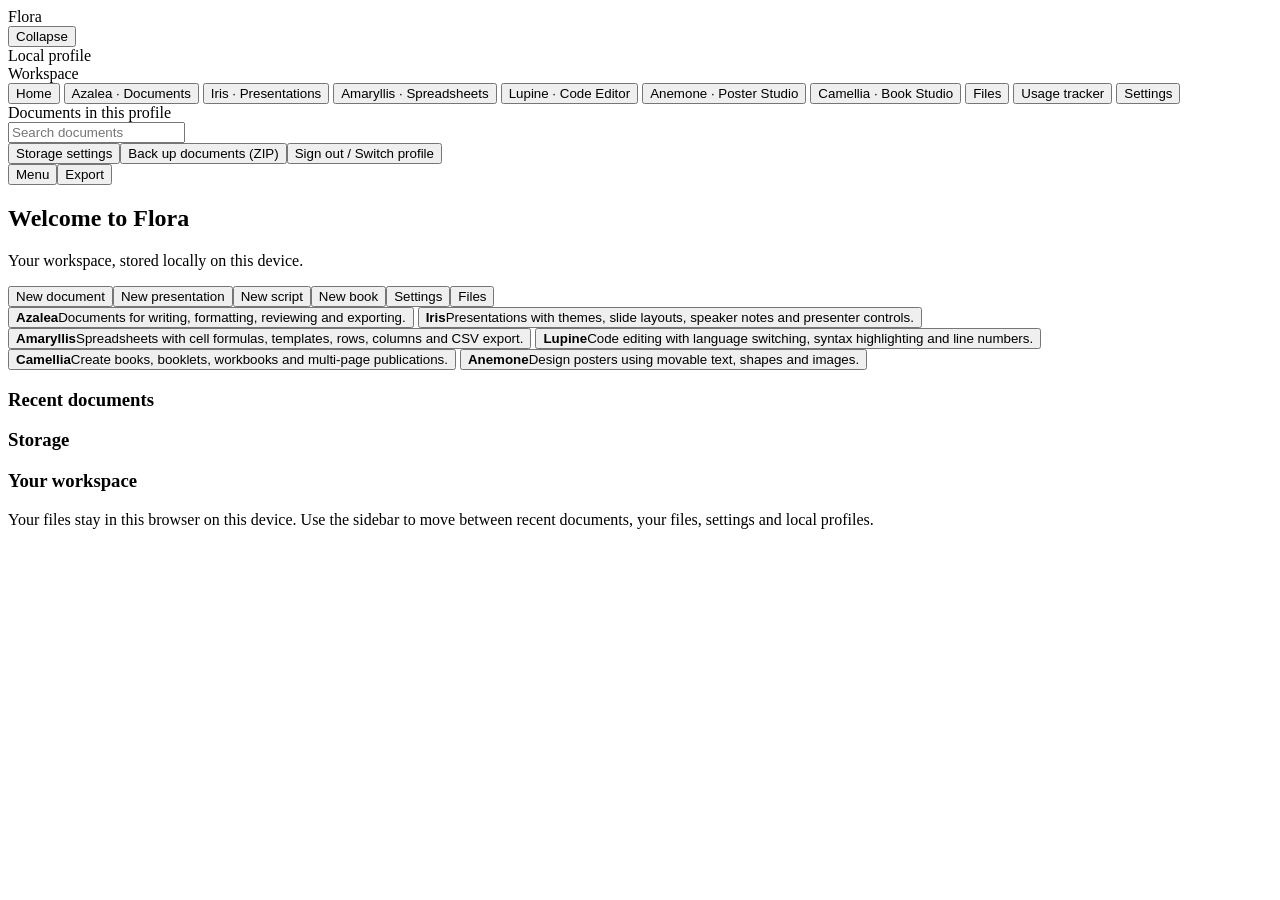
==== commit 24201f7f: "Revise index.html for improved structure and content Updated the HTML structure and content for the " ====
--- a/index.html
+++ b/index.html
@@ -1,48 +1,116 @@
 <!doctype html>
-<html lang="en">
-<head>
-  <meta charset="utf-8">
-  <meta name="viewport" content="width=device-width, initial-scale=1">
-  <meta name="theme-color" content="#fff7d6">
-  <meta name="description" content="Flora — five creative tools. One workspace.">
-  <title>Flora — Five Creative Tools</title>
-  <link rel="stylesheet" href="assets/css/flora.css">
-</head>
-<body>
-  <div class="flora-shell" id="flora-shell">
-    <aside class="sidebar" id="sidebar" aria-label="Main navigation">
-      <a class="brand" href="#home" aria-label="Flora home"><span class="brand-mark">F</span><span class="brand-name">Flora</span></a>
-      <nav class="nav-list" aria-label="Applications">
-        <button class="nav-item active" data-open="home"><span class="nav-glyph">H</span><span class="nav-label">Home</span></button>
-        <button class="nav-item" data-open="azalea"><span class="nav-glyph">A</span><span class="nav-label">Azalea</span></button>
-        <button class="nav-item" data-open="iris"><span class="nav-glyph">I</span><span class="nav-label">Iris</span></button>
-        <button class="nav-item" data-open="amaryllis"><span class="nav-glyph">S</span><span class="nav-label">Amaryllis</span></button>
-        <button class="nav-item" data-open="lupine"><span class="nav-glyph">L</span><span class="nav-label">Lupine</span></button>
-        <button class="nav-item" data-open="anemone"><span class="nav-glyph">P</span><span class="nav-label">Anemone</span></button>
-      </nav>
-      <div class="sidebar-bottom">
-        <button class="nav-item" data-open="settings"><span class="nav-glyph">T</span><span class="nav-label">Settings</span></button>
-        <div class="storage-card" title="Local browser storage estimate">
-          <div class="storage-ring" id="storage-ring"><span id="storage-percent">—</span></div>
-          <div class="storage-copy"><strong>Local workspace</strong><small id="storage-caption">Checking storage…</small></div>
-        </div>
-        <button class="sidebar-toggle" id="sidebar-toggle" type="button" aria-expanded="true">Collapse sidebar</button>
-      </div>
-    </aside>
-
-    <main class="main-area">
-      <header class="topbar">
-        <button class="mobile-menu" id="mobile-menu" type="button" aria-label="Toggle navigation">Menu</button>
-        <div class="breadcrumb"><span class="breadcrumb-kicker">FLORA WORKSPACE</span><strong id="page-title">Home</strong></div>
-        <div class="topbar-actions">
-          <button class="quiet-button" id="theme-toggle" type="button">Switch theme</button>
-          <span class="local-status" id="save-status">Stored locally</span>
-        </div>
-      </header>
-      <section class="workspace" id="workspace" aria-live="polite"></section>
-      <div class="toast" id="toast" role="status" aria-live="polite"></div>
-    </main>
-  </div>
-  <script type="module" src="assets/js/main.js"></script>
-</body>
-</html>
+<html lang="en" data-theme="warm"><head><meta charset="utf-8">
+<meta name="viewport" content="width=device-width, initial-scale=1, viewport-fit=cover">
+<meta name="theme-color" content="#fff9df">
+<meta name="description" content="Flora — creative tools for documents, presentations, spreadsheets, code, posters and books.">
+<title>Flora — Creative Workspace</title>
+<link href="https://fonts.googleapis.com/css2?family=Newsreader:ital,opsz,wght@0,6..72,400;0,6..72,600;1,6..72,400&family=DM+Sans:wght@400;500;600&display=swap" rel="stylesheet">
+<link rel="stylesheet" href="assets/css/classic-designers.css"></head><body>
+<div id="app">
+<aside>
+<div class="sidebar-top"><div class="brand">Flora</div><button id="sidebarToggle" type="button" aria-expanded="true" aria-label="Collapse sidebar">Collapse</button></div>
+<div id="profileLabel" class="profile-label">Local profile</div>
+<div class="sidebar-section">Workspace</div>
+<div class="app-nav" aria-label="Workspace navigation">
+ <button id="navHome" data-short="Home">Home</button>
+ <button id="navAzalea" data-short="A">Azalea · Documents</button>
+ <button id="navIris" data-short="I">Iris · Presentations</button>
+ <button id="navAmaryllis" data-short="S">Amaryllis · Spreadsheets</button>
+ <button id="navScripts" data-short="L">Lupine · Code Editor</button>
+ <button id="navAnemone" data-short="P">Anemone · Poster Studio</button>
+ <button id="navCamellia" data-short="B">Camellia · Book Studio</button>
+ <button id="navFiles" data-short="Files">Files</button>
+ <button id="navUsage" data-short="Usage">Usage tracker</button>
+ <button id="navSettings" data-short="Settings">Settings</button>
+</div>
+<div class="sidebar-section">Documents in this profile</div>
+<input id="q" placeholder="Search documents" aria-label="Search documents">
+<div id="list"></div>
+<div class="store"><div class="bar" id="bar"><i id="fill"></i></div><div id="usage"></div><small id="plan"></small><small id="quota"></small><button id="up">Storage settings</button><button id="bk">Back up documents (ZIP)</button><button id="logout" class="alt">Sign out / Switch profile</button></div>
+</aside>
+<main>
+<header><button id="menu">Menu</button><span id="stat" aria-live="polite"></span><button id="exp">Export</button></header>
+<div id="homev" class="scroll"><div class="fwrap">
+<h2>Welcome to Flora</h2><p class="mut" id="homeGreeting">Your workspace, stored locally on this device.</p>
+<div class="home-actions"><button class="primary" id="homeNew">New document</button><button id="homePresentation">New presentation</button><button id="homeScript">New script</button><button id="homeBook">New book</button><button id="homeSettings">Settings</button><button id="homeFiles">Files</button></div>
+<div class="program-grid">
+ <button class="program-card" id="programDocuments"><strong>Azalea</strong><span>Documents for writing, formatting, reviewing and exporting.</span></button>
+ <button class="program-card" id="programPresentations"><strong>Iris</strong><span>Presentations with themes, slide layouts, speaker notes and presenter controls.</span></button>
+ <button class="program-card" id="programSpreadsheets"><strong>Amaryllis</strong><span>Spreadsheets with cell formulas, templates, rows, columns and CSV export.</span></button>
+ <button class="program-card" id="programScripts"><strong>Lupine</strong><span>Code editing with language switching, syntax highlighting and line numbers.</span></button>
+ <button class="program-card" id="programCamellia"><strong>Camellia</strong><span>Create books, booklets, workbooks and multi-page publications.</span></button>
+ <button class="program-card" id="programAnemone"><strong>Anemone</strong><span>Design posters using movable text, shapes and images.</span></button>
+</div>
+<div class="home-card"><h3>Recent documents</h3><div id="recentDocs"></div></div>
+<div class="home-card"><h3>Storage</h3><p id="homeUsage" class="mut"></p></div>
+<div class="home-card"><h3>Your workspace</h3><p class="mut">Your files stay in this browser on this device. Use the sidebar to move between recent documents, your files, settings and local profiles.</p></div>
+</div></div>
+<div id="docv" hidden>
+<div class="ribbon" id="tb">
+ <nav class="ribbon-tabs" aria-label="Document toolbar tabs">
+  <button class="active" data-ribbon-tab="home">Home</button><button data-ribbon-tab="insert">Insert</button><button data-ribbon-tab="layout">Layout</button><button data-ribbon-tab="review">Review</button><button data-ribbon-tab="view">View</button>
+ </nav>
+ <section class="ribbon-panel active" data-ribbon-panel="home">
+  <div class="ribbon-group"><span>Font</span><div class="ribbon-controls"><select id="fontPick" aria-label="Font family"><option value="Newsreader">Newsreader</option><option value="Georgia">Georgia</option><option value="Arial">Arial</option><option value="Verdana">Verdana</option><option value="Tahoma">Tahoma</option><option value="Times New Roman">Times New Roman</option><option value="Courier New">Courier New</option><option value="system-ui">System UI</option></select><select id="sizePick" aria-label="Text size"><option value="2">Small</option><option value="3" selected>Normal</option><option value="4">Large</option><option value="5">Extra large</option><option value="6">Huge</option><option value="7">Maximum</option></select></div><div class="ribbon-controls"><button data-c="bold" title="Bold">Bold</button><button data-c="italic" title="Italic">Italic</button><button data-c="underline" title="Underline">Underline</button><button data-c="strikeThrough" title="Strikethrough">Strikethrough</button><button data-c="superscript">Superscript</button><button data-c="subscript">Subscript</button></div><div class="ribbon-controls"><label class="tool-label">Text colour <input id="textColor" type="color" value="#16202a" aria-label="Text colour"></label><button id="applyColor">Apply</button><label class="tool-label">Highlight <input id="highlightColor" type="color" value="#fff29a" aria-label="Highlight colour"></label><button id="applyHighlight">Apply</button></div></div>
+  <div class="ribbon-group"><span>Paragraph</span><div class="ribbon-controls"><button data-c="insertUnorderedList">Bullets</button><button data-c="insertOrderedList">Numbering</button><button data-c="justifyLeft">Align left</button><button data-c="justifyCenter">Centre</button><button data-c="justifyRight">Align right</button><button data-c="justifyFull">Justify</button><button data-c="indent">Indent</button><button data-c="outdent">Outdent</button></div></div>
+  <div class="ribbon-group"><span>Styles and editing</span><div class="ribbon-controls"><button data-c="formatBlock" data-a="h1">Heading 1</button><button data-c="formatBlock" data-a="h2">Heading 2</button><button data-c="formatBlock" data-a="h3">Heading 3</button><button data-c="formatBlock" data-a="p">Normal text</button><button data-c="formatBlock" data-a="blockquote">Quote</button><button data-c="removeFormat">Clear formatting</button><button data-c="undo">Undo</button><button data-c="redo">Redo</button></div></div>
+ </section>
+ <section class="ribbon-panel" data-ribbon-panel="insert" hidden>
+  <div class="ribbon-group"><span>Insert content</span><div class="ribbon-controls"><button id="linkBtn">Link</button><button id="tableBtn">Table</button><button id="imageBtn">Picture</button><button id="dateBtn">Date and time</button><button data-c="insertHorizontalRule">Horizontal line</button><button id="pageBreakBtn">Page break</button><button id="checklistBtn">Checklist item</button></div></div>
+  <div class="ribbon-group"><span>Document elements</span><div class="ribbon-controls"><button id="tocBtn">Contents outline</button><button id="footnoteBtn">Footnote</button><button id="clearLinkBtn">Remove link</button></div></div>
+ </section>
+ <section class="ribbon-panel" data-ribbon-panel="layout" hidden>
+  <div class="ribbon-group"><span>Page layout</span><div class="ribbon-controls"><label class="tool-label">Line spacing <select id="lineSpacing"><option value="1.3">Compact</option><option value="1.5">1.5</option><option value="1.7" selected>Default</option><option value="2">Double</option></select></label><label class="tool-label">Page width <select id="pageWidth"><option value="680">Narrow</option><option value="780" selected>Standard</option><option value="920">Wide</option></select></label><label class="tool-label">Page padding <select id="pagePadding"><option value="32">Small</option><option value="56" selected>Standard</option><option value="76">Large</option></select></label></div></div>
+ </section>
+ <section class="ribbon-panel" data-ribbon-panel="review" hidden>
+  <div class="ribbon-group"><span>Proofing</span><div class="ribbon-controls"><label class="tool-label"><input type="checkbox" id="spellToggle" checked> Spell checking</label><button id="findBtn">Find</button><button id="replaceBtn">Find and replace</button><button id="wordCountBtn">Word count</button><button id="selectAllBtn">Select all</button></div></div>
+ </section>
+ <section class="ribbon-panel" data-ribbon-panel="view" hidden>
+  <div class="ribbon-group"><span>Document view</span><div class="ribbon-controls"><button id="focusBtn">Focus mode</button><label class="tool-label">Zoom <select id="zoomPick"><option value="80">80%</option><option value="90">90%</option><option value="100" selected>100%</option><option value="110">110%</option><option value="125">125%</option></select></label><button id="showStatsBtn">Document statistics</button></div></div>
+ </section>
+</div>
+<div class="tb" id="ctb" hidden><input id="ctitle" placeholder="main.py" aria-label="File name" autocomplete="off"><select id="lang" aria-label="Programming language"></select><label class="tool-label">Tab width <select id="tabWidth"><option value="2">2</option><option value="4" selected>4</option><option value="8">8</option></select></label><label class="tool-label"><input type="checkbox" id="codeWrap"> Wrap lines</label><label class="tool-label"><input type="checkbox" id="lineNumbers" checked> Line numbers</label><span class="sep"></span><button id="copy">Copy code</button><span id="pos" class="mut"></span></div>
+<div class="scroll" id="richv"><article id="sheet"><input id="title" placeholder="Untitled document" aria-label="Title"><div id="page" contenteditable="true" spellcheck="true" aria-label="Document body"></div></article></div>
+<div id="codev" hidden><div id="gut" aria-hidden="true"></div><div id="cw"><pre id="hl" aria-hidden="true"></pre><textarea id="ta" wrap="off" spellcheck="false" autocapitalize="off" autocomplete="off" aria-label="Lupine code editor"></textarea></div></div>
+<div id="presv" hidden>
+ <div class="presentation-toolbar"><button id="addSlide">New slide</button><button id="duplicateSlide">Duplicate slide</button><button id="deleteSlide">Delete slide</button><button id="slideUp">Move up</button><button id="slideDown">Move down</button><label>Presentation name <input id="presentationName" type="text" value="Untitled presentation" aria-label="Presentation name"></label><label>Theme <select id="presentationTheme"><option value="light">Light</option><option value="dark">Dark</option><option value="blue">Blue</option><option value="warm">Warm</option><option value="minimal">Minimal</option><option value="contrast">High contrast</option></select></label><button id="startShow" class="primary">Start presentation</button></div>
+ <div class="presentation-options"><label>Slide layout <select id="slideLayout"><option value="title-content">Title and content</option><option value="title">Title slide</option><option value="two">Two columns</option><option value="quote">Quote</option><option value="section">Section divider</option><option value="blank">Blank</option></select></label><button id="applySlideLayout">Apply layout</button><label>Background <input type="color" id="slideBg" value="#ffffff" aria-label="Slide background colour"></label><label>Text size <select id="slideTextSize"><option value="16">Small</option><option value="20" selected>Regular</option><option value="26">Large</option><option value="32">Extra large</option></select></label><button id="slideImageBtn">Insert image</button><label>Transition <select id="showTransition"><option value="fade">Fade</option><option value="slide">Slide</option><option value="none">None</option></select></label></div>
+ <div class="presentation-workspace"><div id="slideRail" aria-label="Slides"></div><div class="slide-editor-wrap"><div id="slideCanvas" class="slide-canvas theme-light"><input id="slideTitle" aria-label="Slide title" placeholder="Slide title"><div id="slideBody" contenteditable="true" aria-label="Slide content" spellcheck="true"></div></div><textarea id="slideNotes" placeholder="Speaker notes (only visible while editing)" aria-label="Speaker notes"></textarea><div class="slide-status" id="slideStatus"></div></div></div>
+</div>
+<div id="sheetv" hidden class="spreadsheet-area">
+ <div class="sheet-tools"><button id="sheetAddRow">Add row</button><button id="sheetAddCol">Add column</button><button id="sheetDeleteRow">Delete row</button><button id="sheetDeleteCol">Delete column</button><button id="sheetRecalc">Recalculate</button><button id="sheetTemplateBtn">Change template</button><button id="sheetExport">Export CSV</button><span id="sheetNameLabel" class="mut"></span></div>
+ <div class="formula-row"><strong id="cellAddress">A1</strong><span class="mut">fx</span><input id="formulaInput" aria-label="Cell value or formula" placeholder="Enter a value or formula, e.g. =SUM(A1:A5)"></div>
+ <div class="sheet-grid-wrap"><table id="sheetGrid" aria-label="Spreadsheet grid"></table></div>
+ <div id="sheetStatus" class="sheet-status">Select a cell to edit its value or formula.</div>
+</div>
+<div id="posterv" hidden class="poster-studio">
+ <div class="poster-toolbar">
+  <label>Poster name <input id="posterName" type="text" value="Untitled poster"></label>
+  <button id="posterAddTitle">Add heading</button><button id="posterAddText">Add text</button>
+  <button id="posterAddRect">Rectangle</button><button id="posterAddCircle">Circle</button><button id="posterAddStar">Star</button>
+  <button id="posterAddImage">Add image</button>
+  <label>Text / shape colour <input id="posterColor" type="color" value="#26332b"></label>
+  <label>Background <input id="posterBackground" type="color" value="#fff3bd"></label>
+  <label>Text size <select id="posterTextSize"><option value="18">18</option><option value="24">24</option><option value="32" selected>32</option><option value="48">48</option><option value="64">64</option></select></label>
+  <button id="posterFront">Bring forward</button><button id="posterBack">Send backward</button><button id="posterDuplicate">Duplicate</button><button id="posterDelete">Delete selected</button><button id="posterExport" class="primary">Export PNG</button>
+ </div>
+ <div class="poster-options"><label>Canvas <select id="posterRatio"><option value="3 / 4">Portrait poster</option><option value="1 / 1">Square</option><option value="4 / 3">Landscape</option><option value="16 / 9">Wide banner</option></select></label><label><input type="checkbox" id="posterGrid" checked> Show grid</label><label><input type="checkbox" id="posterSnap" checked> Snap to grid</label><span class="mut" id="posterStatus">Select an object to edit it. Drag its handle to move it.</span></div>
+ <div class="poster-workspace"><div class="poster-canvas-wrap"><div id="posterCanvas" class="poster-canvas" tabindex="0" aria-label="Poster design canvas"></div></div><aside class="poster-properties"><h3>Selected object</h3><p class="mut" id="posterSelection">Nothing selected</p><label>Text <textarea id="posterTextValue" rows="4" placeholder="Select a text object"></textarea></label><label>Width <input id="posterObjectWidth" type="range" min="8" max="100" value="45"></label><label>Height <input id="posterObjectHeight" type="range" min="5" max="80" value="15"></label><p class="note">Drag the small Move bar on an object to reposition it. Edit text in the object or in this panel.</p></aside></div>
+</div>
+</div>
+<div id="filev" class="scroll" hidden><div class="fwrap">
+<h2>Files on this device</h2><p class="mut">Kept in your browser storage. Nothing is uploaded or downloaded.</p>
+<label id="drop" tabindex="0">Drop files here or <u>choose files</u><input id="pick" type="file" multiple hidden></label>
+<div id="flist"></div></div></div>
+<div id="camelliav" class="scroll" hidden><div id="camelliaMount"></div></div>
+</main>
+</div>
+<div id="modal" hidden><div id="mbox"></div></div>
+<input id="imagePick" type="file" accept="image/*" hidden><input id="posterImagePick" type="file" accept="image/*" hidden>
+<div id="oobe-screen" class="oobe-screen" hidden aria-live="polite"></div>
+<div id="authscreen" hidden>
+ <div class="auth-card"><div class="brand auth-brand">Flora</div><h1>Sign in</h1><p class="mut">Sign in to your local Flora workspace.</p><form id="loginForm"><label for="loginProfile">Profile</label><select id="loginProfile" required></select><label for="loginPassword">Password</label><input id="loginPassword" type="password" autocomplete="current-password" placeholder="Enter your profile password"><p class="auth-error" id="loginError" role="alert"></p><button class="primary" type="submit">Sign in</button></form><p class="note">Profiles are stored only in this browser on this device. A profile password is a local access check, not document encryption.</p></div>
+</div>
+<div id="showOverlay" hidden><div class="show-slide" id="showSlide"><h1 id="showTitle"></h1><div id="showBody"></div></div><div class="show-controls"><button id="showPrev">Previous</button><span id="showCounter"></span><button id="showNext">Next</button><button id="showExit">Exit presentation</button></div></div>
+<div id="toast" role="status" aria-live="polite" aria-atomic="true" hidden></div>
+<script src="assets/js/classic-app.js" defer></script></body></html>
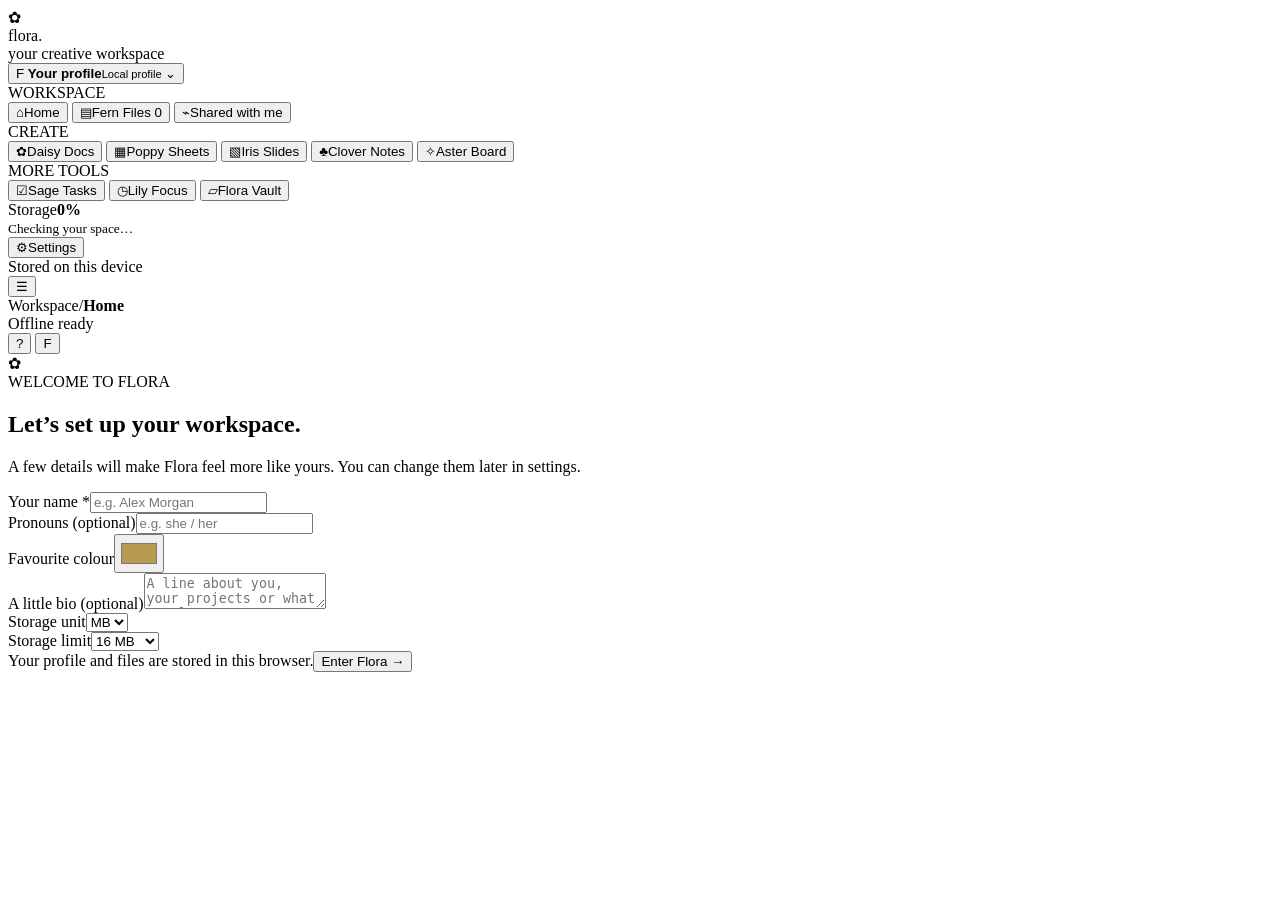
==== commit 8b754dea: "Rename flora-offline/index.html to index.html" ====
--- a/index.html
+++ b/index.html
@@ -1,116 +1,79 @@
 <!doctype html>
-<html lang="en" data-theme="warm"><head><meta charset="utf-8">
-<meta name="viewport" content="width=device-width, initial-scale=1, viewport-fit=cover">
-<meta name="theme-color" content="#fff9df">
-<meta name="description" content="Flora — creative tools for documents, presentations, spreadsheets, code, posters and books.">
-<title>Flora — Creative Workspace</title>
-<link href="https://fonts.googleapis.com/css2?family=Newsreader:ital,opsz,wght@0,6..72,400;0,6..72,600;1,6..72,400&family=DM+Sans:wght@400;500;600&display=swap" rel="stylesheet">
-<link rel="stylesheet" href="assets/css/classic-designers.css"></head><body>
-<div id="app">
-<aside>
-<div class="sidebar-top"><div class="brand">Flora</div><button id="sidebarToggle" type="button" aria-expanded="true" aria-label="Collapse sidebar">Collapse</button></div>
-<div id="profileLabel" class="profile-label">Local profile</div>
-<div class="sidebar-section">Workspace</div>
-<div class="app-nav" aria-label="Workspace navigation">
- <button id="navHome" data-short="Home">Home</button>
- <button id="navAzalea" data-short="A">Azalea · Documents</button>
- <button id="navIris" data-short="I">Iris · Presentations</button>
- <button id="navAmaryllis" data-short="S">Amaryllis · Spreadsheets</button>
- <button id="navScripts" data-short="L">Lupine · Code Editor</button>
- <button id="navAnemone" data-short="P">Anemone · Poster Studio</button>
- <button id="navCamellia" data-short="B">Camellia · Book Studio</button>
- <button id="navFiles" data-short="Files">Files</button>
- <button id="navUsage" data-short="Usage">Usage tracker</button>
- <button id="navSettings" data-short="Settings">Settings</button>
-</div>
-<div class="sidebar-section">Documents in this profile</div>
-<input id="q" placeholder="Search documents" aria-label="Search documents">
-<div id="list"></div>
-<div class="store"><div class="bar" id="bar"><i id="fill"></i></div><div id="usage"></div><small id="plan"></small><small id="quota"></small><button id="up">Storage settings</button><button id="bk">Back up documents (ZIP)</button><button id="logout" class="alt">Sign out / Switch profile</button></div>
-</aside>
-<main>
-<header><button id="menu">Menu</button><span id="stat" aria-live="polite"></span><button id="exp">Export</button></header>
-<div id="homev" class="scroll"><div class="fwrap">
-<h2>Welcome to Flora</h2><p class="mut" id="homeGreeting">Your workspace, stored locally on this device.</p>
-<div class="home-actions"><button class="primary" id="homeNew">New document</button><button id="homePresentation">New presentation</button><button id="homeScript">New script</button><button id="homeBook">New book</button><button id="homeSettings">Settings</button><button id="homeFiles">Files</button></div>
-<div class="program-grid">
- <button class="program-card" id="programDocuments"><strong>Azalea</strong><span>Documents for writing, formatting, reviewing and exporting.</span></button>
- <button class="program-card" id="programPresentations"><strong>Iris</strong><span>Presentations with themes, slide layouts, speaker notes and presenter controls.</span></button>
- <button class="program-card" id="programSpreadsheets"><strong>Amaryllis</strong><span>Spreadsheets with cell formulas, templates, rows, columns and CSV export.</span></button>
- <button class="program-card" id="programScripts"><strong>Lupine</strong><span>Code editing with language switching, syntax highlighting and line numbers.</span></button>
- <button class="program-card" id="programCamellia"><strong>Camellia</strong><span>Create books, booklets, workbooks and multi-page publications.</span></button>
- <button class="program-card" id="programAnemone"><strong>Anemone</strong><span>Design posters using movable text, shapes and images.</span></button>
-</div>
-<div class="home-card"><h3>Recent documents</h3><div id="recentDocs"></div></div>
-<div class="home-card"><h3>Storage</h3><p id="homeUsage" class="mut"></p></div>
-<div class="home-card"><h3>Your workspace</h3><p class="mut">Your files stay in this browser on this device. Use the sidebar to move between recent documents, your files, settings and local profiles.</p></div>
-</div></div>
-<div id="docv" hidden>
-<div class="ribbon" id="tb">
- <nav class="ribbon-tabs" aria-label="Document toolbar tabs">
-  <button class="active" data-ribbon-tab="home">Home</button><button data-ribbon-tab="insert">Insert</button><button data-ribbon-tab="layout">Layout</button><button data-ribbon-tab="review">Review</button><button data-ribbon-tab="view">View</button>
- </nav>
- <section class="ribbon-panel active" data-ribbon-panel="home">
-  <div class="ribbon-group"><span>Font</span><div class="ribbon-controls"><select id="fontPick" aria-label="Font family"><option value="Newsreader">Newsreader</option><option value="Georgia">Georgia</option><option value="Arial">Arial</option><option value="Verdana">Verdana</option><option value="Tahoma">Tahoma</option><option value="Times New Roman">Times New Roman</option><option value="Courier New">Courier New</option><option value="system-ui">System UI</option></select><select id="sizePick" aria-label="Text size"><option value="2">Small</option><option value="3" selected>Normal</option><option value="4">Large</option><option value="5">Extra large</option><option value="6">Huge</option><option value="7">Maximum</option></select></div><div class="ribbon-controls"><button data-c="bold" title="Bold">Bold</button><button data-c="italic" title="Italic">Italic</button><button data-c="underline" title="Underline">Underline</button><button data-c="strikeThrough" title="Strikethrough">Strikethrough</button><button data-c="superscript">Superscript</button><button data-c="subscript">Subscript</button></div><div class="ribbon-controls"><label class="tool-label">Text colour <input id="textColor" type="color" value="#16202a" aria-label="Text colour"></label><button id="applyColor">Apply</button><label class="tool-label">Highlight <input id="highlightColor" type="color" value="#fff29a" aria-label="Highlight colour"></label><button id="applyHighlight">Apply</button></div></div>
-  <div class="ribbon-group"><span>Paragraph</span><div class="ribbon-controls"><button data-c="insertUnorderedList">Bullets</button><button data-c="insertOrderedList">Numbering</button><button data-c="justifyLeft">Align left</button><button data-c="justifyCenter">Centre</button><button data-c="justifyRight">Align right</button><button data-c="justifyFull">Justify</button><button data-c="indent">Indent</button><button data-c="outdent">Outdent</button></div></div>
-  <div class="ribbon-group"><span>Styles and editing</span><div class="ribbon-controls"><button data-c="formatBlock" data-a="h1">Heading 1</button><button data-c="formatBlock" data-a="h2">Heading 2</button><button data-c="formatBlock" data-a="h3">Heading 3</button><button data-c="formatBlock" data-a="p">Normal text</button><button data-c="formatBlock" data-a="blockquote">Quote</button><button data-c="removeFormat">Clear formatting</button><button data-c="undo">Undo</button><button data-c="redo">Redo</button></div></div>
- </section>
- <section class="ribbon-panel" data-ribbon-panel="insert" hidden>
-  <div class="ribbon-group"><span>Insert content</span><div class="ribbon-controls"><button id="linkBtn">Link</button><button id="tableBtn">Table</button><button id="imageBtn">Picture</button><button id="dateBtn">Date and time</button><button data-c="insertHorizontalRule">Horizontal line</button><button id="pageBreakBtn">Page break</button><button id="checklistBtn">Checklist item</button></div></div>
-  <div class="ribbon-group"><span>Document elements</span><div class="ribbon-controls"><button id="tocBtn">Contents outline</button><button id="footnoteBtn">Footnote</button><button id="clearLinkBtn">Remove link</button></div></div>
- </section>
- <section class="ribbon-panel" data-ribbon-panel="layout" hidden>
-  <div class="ribbon-group"><span>Page layout</span><div class="ribbon-controls"><label class="tool-label">Line spacing <select id="lineSpacing"><option value="1.3">Compact</option><option value="1.5">1.5</option><option value="1.7" selected>Default</option><option value="2">Double</option></select></label><label class="tool-label">Page width <select id="pageWidth"><option value="680">Narrow</option><option value="780" selected>Standard</option><option value="920">Wide</option></select></label><label class="tool-label">Page padding <select id="pagePadding"><option value="32">Small</option><option value="56" selected>Standard</option><option value="76">Large</option></select></label></div></div>
- </section>
- <section class="ribbon-panel" data-ribbon-panel="review" hidden>
-  <div class="ribbon-group"><span>Proofing</span><div class="ribbon-controls"><label class="tool-label"><input type="checkbox" id="spellToggle" checked> Spell checking</label><button id="findBtn">Find</button><button id="replaceBtn">Find and replace</button><button id="wordCountBtn">Word count</button><button id="selectAllBtn">Select all</button></div></div>
- </section>
- <section class="ribbon-panel" data-ribbon-panel="view" hidden>
-  <div class="ribbon-group"><span>Document view</span><div class="ribbon-controls"><button id="focusBtn">Focus mode</button><label class="tool-label">Zoom <select id="zoomPick"><option value="80">80%</option><option value="90">90%</option><option value="100" selected>100%</option><option value="110">110%</option><option value="125">125%</option></select></label><button id="showStatsBtn">Document statistics</button></div></div>
- </section>
-</div>
-<div class="tb" id="ctb" hidden><input id="ctitle" placeholder="main.py" aria-label="File name" autocomplete="off"><select id="lang" aria-label="Programming language"></select><label class="tool-label">Tab width <select id="tabWidth"><option value="2">2</option><option value="4" selected>4</option><option value="8">8</option></select></label><label class="tool-label"><input type="checkbox" id="codeWrap"> Wrap lines</label><label class="tool-label"><input type="checkbox" id="lineNumbers" checked> Line numbers</label><span class="sep"></span><button id="copy">Copy code</button><span id="pos" class="mut"></span></div>
-<div class="scroll" id="richv"><article id="sheet"><input id="title" placeholder="Untitled document" aria-label="Title"><div id="page" contenteditable="true" spellcheck="true" aria-label="Document body"></div></article></div>
-<div id="codev" hidden><div id="gut" aria-hidden="true"></div><div id="cw"><pre id="hl" aria-hidden="true"></pre><textarea id="ta" wrap="off" spellcheck="false" autocapitalize="off" autocomplete="off" aria-label="Lupine code editor"></textarea></div></div>
-<div id="presv" hidden>
- <div class="presentation-toolbar"><button id="addSlide">New slide</button><button id="duplicateSlide">Duplicate slide</button><button id="deleteSlide">Delete slide</button><button id="slideUp">Move up</button><button id="slideDown">Move down</button><label>Presentation name <input id="presentationName" type="text" value="Untitled presentation" aria-label="Presentation name"></label><label>Theme <select id="presentationTheme"><option value="light">Light</option><option value="dark">Dark</option><option value="blue">Blue</option><option value="warm">Warm</option><option value="minimal">Minimal</option><option value="contrast">High contrast</option></select></label><button id="startShow" class="primary">Start presentation</button></div>
- <div class="presentation-options"><label>Slide layout <select id="slideLayout"><option value="title-content">Title and content</option><option value="title">Title slide</option><option value="two">Two columns</option><option value="quote">Quote</option><option value="section">Section divider</option><option value="blank">Blank</option></select></label><button id="applySlideLayout">Apply layout</button><label>Background <input type="color" id="slideBg" value="#ffffff" aria-label="Slide background colour"></label><label>Text size <select id="slideTextSize"><option value="16">Small</option><option value="20" selected>Regular</option><option value="26">Large</option><option value="32">Extra large</option></select></label><button id="slideImageBtn">Insert image</button><label>Transition <select id="showTransition"><option value="fade">Fade</option><option value="slide">Slide</option><option value="none">None</option></select></label></div>
- <div class="presentation-workspace"><div id="slideRail" aria-label="Slides"></div><div class="slide-editor-wrap"><div id="slideCanvas" class="slide-canvas theme-light"><input id="slideTitle" aria-label="Slide title" placeholder="Slide title"><div id="slideBody" contenteditable="true" aria-label="Slide content" spellcheck="true"></div></div><textarea id="slideNotes" placeholder="Speaker notes (only visible while editing)" aria-label="Speaker notes"></textarea><div class="slide-status" id="slideStatus"></div></div></div>
-</div>
-<div id="sheetv" hidden class="spreadsheet-area">
- <div class="sheet-tools"><button id="sheetAddRow">Add row</button><button id="sheetAddCol">Add column</button><button id="sheetDeleteRow">Delete row</button><button id="sheetDeleteCol">Delete column</button><button id="sheetRecalc">Recalculate</button><button id="sheetTemplateBtn">Change template</button><button id="sheetExport">Export CSV</button><span id="sheetNameLabel" class="mut"></span></div>
- <div class="formula-row"><strong id="cellAddress">A1</strong><span class="mut">fx</span><input id="formulaInput" aria-label="Cell value or formula" placeholder="Enter a value or formula, e.g. =SUM(A1:A5)"></div>
- <div class="sheet-grid-wrap"><table id="sheetGrid" aria-label="Spreadsheet grid"></table></div>
- <div id="sheetStatus" class="sheet-status">Select a cell to edit its value or formula.</div>
-</div>
-<div id="posterv" hidden class="poster-studio">
- <div class="poster-toolbar">
-  <label>Poster name <input id="posterName" type="text" value="Untitled poster"></label>
-  <button id="posterAddTitle">Add heading</button><button id="posterAddText">Add text</button>
-  <button id="posterAddRect">Rectangle</button><button id="posterAddCircle">Circle</button><button id="posterAddStar">Star</button>
-  <button id="posterAddImage">Add image</button>
-  <label>Text / shape colour <input id="posterColor" type="color" value="#26332b"></label>
-  <label>Background <input id="posterBackground" type="color" value="#fff3bd"></label>
-  <label>Text size <select id="posterTextSize"><option value="18">18</option><option value="24">24</option><option value="32" selected>32</option><option value="48">48</option><option value="64">64</option></select></label>
-  <button id="posterFront">Bring forward</button><button id="posterBack">Send backward</button><button id="posterDuplicate">Duplicate</button><button id="posterDelete">Delete selected</button><button id="posterExport" class="primary">Export PNG</button>
- </div>
- <div class="poster-options"><label>Canvas <select id="posterRatio"><option value="3 / 4">Portrait poster</option><option value="1 / 1">Square</option><option value="4 / 3">Landscape</option><option value="16 / 9">Wide banner</option></select></label><label><input type="checkbox" id="posterGrid" checked> Show grid</label><label><input type="checkbox" id="posterSnap" checked> Snap to grid</label><span class="mut" id="posterStatus">Select an object to edit it. Drag its handle to move it.</span></div>
- <div class="poster-workspace"><div class="poster-canvas-wrap"><div id="posterCanvas" class="poster-canvas" tabindex="0" aria-label="Poster design canvas"></div></div><aside class="poster-properties"><h3>Selected object</h3><p class="mut" id="posterSelection">Nothing selected</p><label>Text <textarea id="posterTextValue" rows="4" placeholder="Select a text object"></textarea></label><label>Width <input id="posterObjectWidth" type="range" min="8" max="100" value="45"></label><label>Height <input id="posterObjectHeight" type="range" min="5" max="80" value="15"></label><p class="note">Drag the small Move bar on an object to reposition it. Edit text in the object or in this panel.</p></aside></div>
-</div>
-</div>
-<div id="filev" class="scroll" hidden><div class="fwrap">
-<h2>Files on this device</h2><p class="mut">Kept in your browser storage. Nothing is uploaded or downloaded.</p>
-<label id="drop" tabindex="0">Drop files here or <u>choose files</u><input id="pick" type="file" multiple hidden></label>
-<div id="flist"></div></div></div>
-<div id="camelliav" class="scroll" hidden><div id="camelliaMount"></div></div>
-</main>
-</div>
-<div id="modal" hidden><div id="mbox"></div></div>
-<input id="imagePick" type="file" accept="image/*" hidden><input id="posterImagePick" type="file" accept="image/*" hidden>
-<div id="oobe-screen" class="oobe-screen" hidden aria-live="polite"></div>
-<div id="authscreen" hidden>
- <div class="auth-card"><div class="brand auth-brand">Flora</div><h1>Sign in</h1><p class="mut">Sign in to your local Flora workspace.</p><form id="loginForm"><label for="loginProfile">Profile</label><select id="loginProfile" required></select><label for="loginPassword">Password</label><input id="loginPassword" type="password" autocomplete="current-password" placeholder="Enter your profile password"><p class="auth-error" id="loginError" role="alert"></p><button class="primary" type="submit">Sign in</button></form><p class="note">Profiles are stored only in this browser on this device. A profile password is a local access check, not document encryption.</p></div>
-</div>
-<div id="showOverlay" hidden><div class="show-slide" id="showSlide"><h1 id="showTitle"></h1><div id="showBody"></div></div><div class="show-controls"><button id="showPrev">Previous</button><span id="showCounter"></span><button id="showNext">Next</button><button id="showExit">Exit presentation</button></div></div>
-<div id="toast" role="status" aria-live="polite" aria-atomic="true" hidden></div>
-<script src="assets/js/classic-app.js" defer></script></body></html>
+<html lang="en">
+<head>
+  <meta charset="utf-8">
+  <meta name="viewport" content="width=device-width, initial-scale=1">
+  <meta name="theme-color" content="#f7edca">
+  <meta name="description" content="Flora — a gentle, offline-first workspace for documents, spreadsheets and presentations.">
+  <title>Flora — your creative workspace</title>
+  <link rel="stylesheet" href="styles.css">
+</head>
+<body>
+  <div id="app" class="app-shell">
+    <aside class="sidebar" id="sidebar">
+      <div class="brand-lockup">
+        <div class="brand-mark" aria-hidden="true">✿</div>
+        <div><div class="brand-name">flora<span>.</span></div><div class="brand-caption">your creative workspace</div></div>
+      </div>
+      <button class="profile-switcher" id="profile-switcher" type="button" aria-label="Switch profile">
+        <span class="avatar" id="profile-avatar">F</span>
+        <span class="profile-switcher-copy"><strong id="profile-name">Your profile</strong><small id="profile-status">Local profile</small></span>
+        <span class="chevron">⌄</span>
+      </button>
+      <div class="sidebar-scroll">
+        <div class="nav-label">WORKSPACE</div>
+        <nav class="main-nav" aria-label="Main navigation">
+          <button class="nav-item active" data-view="home"><span class="nav-icon">⌂</span>Home</button>
+          <button class="nav-item" data-view="files"><span class="nav-icon">▤</span>Fern Files <span class="nav-count" id="file-count">0</span></button>
+          <button class="nav-item" data-view="shared"><span class="nav-icon">⌁</span>Shared with me</button>
+        </nav>
+        <div class="nav-label nav-label-spaced">CREATE</div>
+        <nav class="main-nav" aria-label="Create applications">
+          <button class="nav-item app-nav" data-app="daisy"><span class="app-glyph daisy">✿</span>Daisy Docs</button>
+          <button class="nav-item app-nav" data-app="poppy"><span class="app-glyph poppy">▦</span>Poppy Sheets</button>
+          <button class="nav-item app-nav" data-app="iris"><span class="app-glyph iris">▧</span>Iris Slides</button>
+          <button class="nav-item app-nav" data-app="clover"><span class="app-glyph clover">♣</span>Clover Notes</button>
+          <button class="nav-item app-nav" data-app="aster"><span class="app-glyph aster">✧</span>Aster Board</button>
+        </nav>
+        <div class="nav-label nav-label-spaced">MORE TOOLS</div>
+        <nav class="main-nav" aria-label="More tools">
+          <button class="nav-item" data-view="tasks"><span class="nav-icon">☑</span>Sage Tasks</button>
+          <button class="nav-item" data-view="focus"><span class="nav-icon">◷</span>Lily Focus</button>
+          <button class="nav-item" data-view="storage"><span class="nav-icon">▱</span>Flora Vault</button>
+        </nav>
+      </div>
+      <div class="sidebar-bottom">
+        <div class="storage-mini">
+          <div class="storage-mini-head"><span>Storage</span><strong id="storage-percent">0%</strong></div>
+          <div class="progress-track"><span id="storage-progress"></span></div>
+          <small id="storage-caption">Checking your space…</small>
+        </div>
+        <button class="nav-item settings-nav" data-view="settings"><span class="nav-icon">⚙</span>Settings</button>
+        <div class="sidebar-footer"><span class="offline-dot"></span>Stored on this device</div>
+      </div>
+    </aside>
+
+    <main class="main-area">
+      <header class="topbar">
+        <button class="mobile-menu" id="mobile-menu" aria-label="Toggle navigation">☰</button>
+        <div class="breadcrumb"><span id="crumb-parent">Workspace</span><span class="crumb-slash">/</span><strong id="crumb-current">Home</strong></div>
+        <div class="topbar-actions">
+          <div class="online-status"><span class="offline-dot"></span><span>Offline ready</span></div>
+          <button class="icon-button" id="help-button" title="Help and shortcuts" aria-label="Help">?</button>
+          <button class="top-profile" id="top-profile" title="Profile"><span class="avatar avatar-small" id="top-avatar">F</span></button>
+        </div>
+      </header>
+      <div id="view-root" class="view-root"></div>
+    </main>
+  </div>
+
+  <div id="modal-root"></div>
+  <div id="toast-region" class="toast-region" aria-live="polite" aria-atomic="true"></div>
+
+  <template id="empty-template">
+    <div class="empty-state"><div class="empty-flower">✿</div><h3>Nothing has bloomed here yet</h3><p>Create something new and it will appear here.</p></div>
+  </template>
+  <script src="export-formats.js"></script>
+  <script src="app.js"></script>
+</body>
+</html>
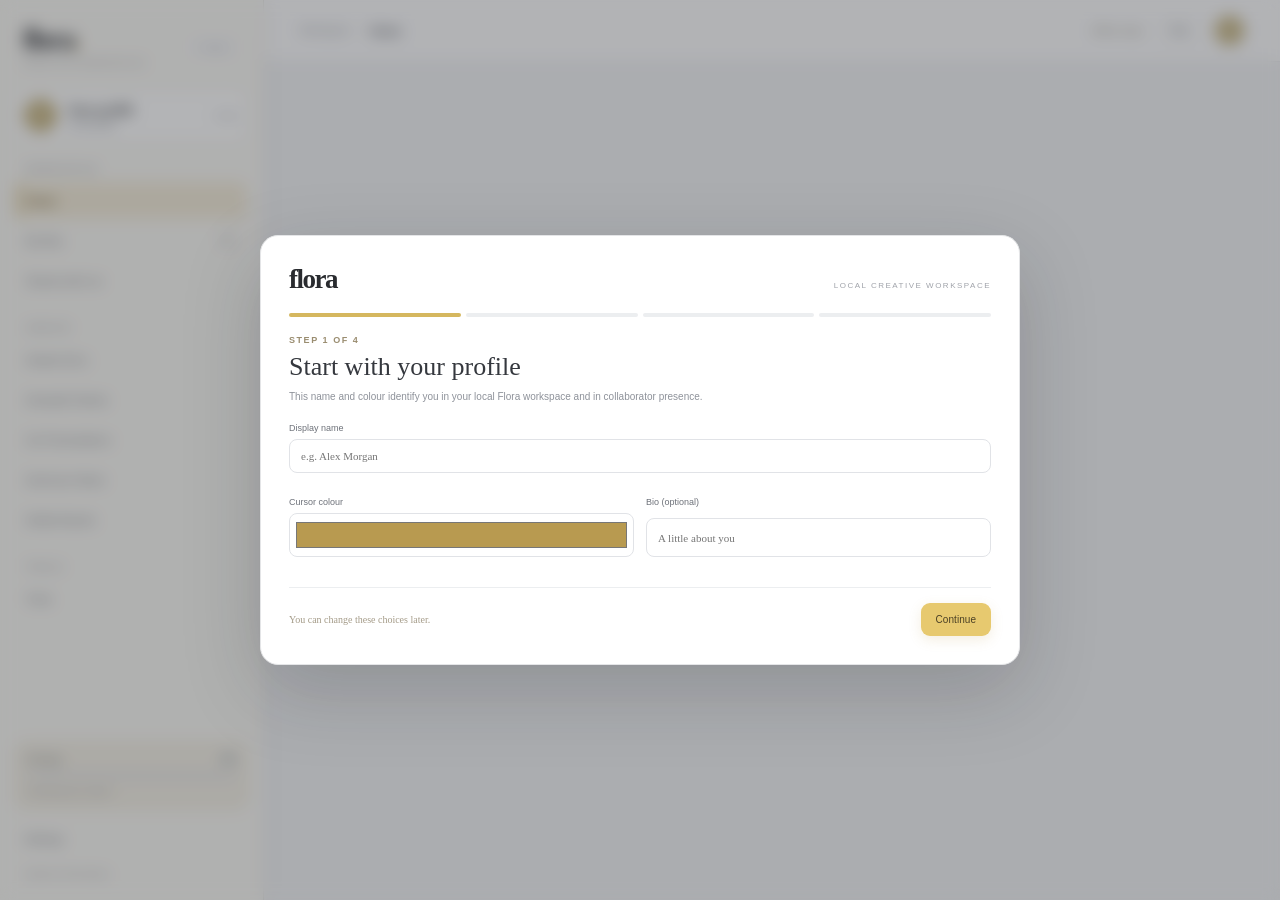
==== commit 4b43498f: "replace files for the new update" ====
--- a/index.html
+++ b/index.html
@@ -4,7 +4,7 @@
   <meta charset="utf-8">
   <meta name="viewport" content="width=device-width, initial-scale=1">
   <meta name="theme-color" content="#f7edca">
-  <meta name="description" content="Flora — a gentle, offline-first workspace for documents, spreadsheets and presentations.">
+  <meta name="description" content="Flora — an offline-first workspace for documents, spreadsheets, presentations and tools.">
   <title>Flora — your creative workspace</title>
   <link rel="stylesheet" href="styles.css">
 </head>
@@ -12,55 +12,53 @@
   <div id="app" class="app-shell">
     <aside class="sidebar" id="sidebar">
       <div class="brand-lockup">
-        <div class="brand-mark" aria-hidden="true">✿</div>
-        <div><div class="brand-name">flora<span>.</span></div><div class="brand-caption">your creative workspace</div></div>
+        <div class="brand-copy"><div class="brand-name">flora<span>.</span></div><div class="brand-caption">creative workspace</div></div>
+        <button class="sidebar-compact-toggle" id="sidebar-compact-toggle" type="button" aria-label="Toggle compact sidebar" aria-pressed="false">Compact</button>
       </div>
-      <button class="profile-switcher" id="profile-switcher" type="button" aria-label="Switch profile">
+      <button class="profile-switcher" id="profile-switcher" type="button" aria-label="Open profile settings">
         <span class="avatar" id="profile-avatar">F</span>
         <span class="profile-switcher-copy"><strong id="profile-name">Your profile</strong><small id="profile-status">Local profile</small></span>
-        <span class="chevron">⌄</span>
+        <span class="chevron">Profile</span>
       </button>
       <div class="sidebar-scroll">
         <div class="nav-label">WORKSPACE</div>
         <nav class="main-nav" aria-label="Main navigation">
-          <button class="nav-item active" data-view="home"><span class="nav-icon">⌂</span>Home</button>
-          <button class="nav-item" data-view="files"><span class="nav-icon">▤</span>Fern Files <span class="nav-count" id="file-count">0</span></button>
-          <button class="nav-item" data-view="shared"><span class="nav-icon">⌁</span>Shared with me</button>
+          <button class="nav-item active" data-view="home"><span class="nav-short">HM</span><span class="nav-copy">Home</span></button>
+          <button class="nav-item" data-view="files"><span class="nav-short">FI</span><span class="nav-copy">My files</span><span class="nav-count" id="file-count">0</span></button>
+          <button class="nav-item" data-view="shared"><span class="nav-short">SH</span><span class="nav-copy">Shared with me</span></button>
         </nav>
         <div class="nav-label nav-label-spaced">CREATE</div>
         <nav class="main-nav" aria-label="Create applications">
-          <button class="nav-item app-nav" data-app="daisy"><span class="app-glyph daisy">✿</span>Daisy Docs</button>
-          <button class="nav-item app-nav" data-app="poppy"><span class="app-glyph poppy">▦</span>Poppy Sheets</button>
-          <button class="nav-item app-nav" data-app="iris"><span class="app-glyph iris">▧</span>Iris Slides</button>
-          <button class="nav-item app-nav" data-app="clover"><span class="app-glyph clover">♣</span>Clover Notes</button>
-          <button class="nav-item app-nav" data-app="aster"><span class="app-glyph aster">✧</span>Aster Board</button>
+          <button class="nav-item app-nav" data-app="doc"><span class="nav-short">AZ</span><span class="nav-copy">Azalea Docs</span></button>
+          <button class="nav-item app-nav" data-app="sheet"><span class="nav-short">AM</span><span class="nav-copy">Amaryllis Sheets</span></button>
+          <button class="nav-item app-nav" data-app="slides"><span class="nav-short">IR</span><span class="nav-copy">Iris Presentations</span></button>
+          <button class="nav-item app-nav" data-app="note"><span class="nav-short">AN</span><span class="nav-copy">Anemone Notes</span></button>
+          <button class="nav-item app-nav" data-app="board"><span class="nav-short">DA</span><span class="nav-copy">Dahlia Boards</span></button>
         </nav>
-        <div class="nav-label nav-label-spaced">MORE TOOLS</div>
-        <nav class="main-nav" aria-label="More tools">
-          <button class="nav-item" data-view="tasks"><span class="nav-icon">☑</span>Sage Tasks</button>
-          <button class="nav-item" data-view="focus"><span class="nav-icon">◷</span>Lily Focus</button>
-          <button class="nav-item" data-view="storage"><span class="nav-icon">▱</span>Flora Vault</button>
+        <div class="nav-label nav-label-spaced">TOOLS</div>
+        <nav class="main-nav" aria-label="Tools">
+          <button class="nav-item" data-view="tools"><span class="nav-short">TL</span><span class="nav-copy">Tools</span></button>
         </nav>
       </div>
       <div class="sidebar-bottom">
         <div class="storage-mini">
           <div class="storage-mini-head"><span>Storage</span><strong id="storage-percent">0%</strong></div>
-          <div class="progress-track"><span id="storage-progress"></span></div>
+          <div class="progress-track" id="storage-track"><span id="storage-progress"></span><span id="storage-progress-new"></span></div>
           <small id="storage-caption">Checking your space…</small>
         </div>
-        <button class="nav-item settings-nav" data-view="settings"><span class="nav-icon">⚙</span>Settings</button>
-        <div class="sidebar-footer"><span class="offline-dot"></span>Stored on this device</div>
+        <button class="nav-item settings-nav" data-view="settings"><span class="nav-short">ST</span><span class="nav-copy">Settings</span></button>
+        <div class="sidebar-footer"><span>Stored on this device</span></div>
       </div>
     </aside>
 
     <main class="main-area">
       <header class="topbar">
-        <button class="mobile-menu" id="mobile-menu" aria-label="Toggle navigation">☰</button>
+        <button class="mobile-menu" id="mobile-menu" aria-label="Toggle navigation">Menu</button>
         <div class="breadcrumb"><span id="crumb-parent">Workspace</span><span class="crumb-slash">/</span><strong id="crumb-current">Home</strong></div>
         <div class="topbar-actions">
-          <div class="online-status"><span class="offline-dot"></span><span>Offline ready</span></div>
-          <button class="icon-button" id="help-button" title="Help and shortcuts" aria-label="Help">?</button>
-          <button class="top-profile" id="top-profile" title="Profile"><span class="avatar avatar-small" id="top-avatar">F</span></button>
+          <div class="online-status"><span>Offline ready</span></div>
+          <button class="help-button" id="help-button" title="Help and shortcuts" aria-label="Help">Help</button>
+          <button class="top-profile" id="top-profile" title="Profile settings"><span class="avatar avatar-small" id="top-avatar">F</span></button>
         </div>
       </header>
       <div id="view-root" class="view-root"></div>
@@ -70,9 +68,6 @@
   <div id="modal-root"></div>
   <div id="toast-region" class="toast-region" aria-live="polite" aria-atomic="true"></div>
 
-  <template id="empty-template">
-    <div class="empty-state"><div class="empty-flower">✿</div><h3>Nothing has bloomed here yet</h3><p>Create something new and it will appear here.</p></div>
-  </template>
   <script src="export-formats.js"></script>
   <script src="app.js"></script>
 </body>
--- a/styles.css
+++ b/styles.css
@@ -0,0 +1,47 @@
+:root{
+  --bg:#f8f5eb;--surface:#fffdf7;--surface-2:#f6f0df;--surface-3:#eee6d1;--ink:#39372d;--muted:#898474;--line:#e9e1cc;--accent:#e9c96b;--accent-dark:#9e7b2f;--accent-soft:#f7edca;--green:#78886c;--rose:#c18d7c;--blue:#8da1a0;--shadow:0 14px 40px rgba(75,62,32,.08);--radius:18px;--sidebar:250px;--ui-scale:1;
+  font-family:'Newsreader',Georgia,'Times New Roman',serif;
+}
+*{box-sizing:border-box}html,body{margin:0;min-height:100%;background:var(--bg);color:var(--ink)}body{font-size:calc(16px * var(--ui-scale));}button,input,textarea,select{font:inherit;color:inherit}button{cursor:pointer}button:focus-visible,input:focus-visible,textarea:focus-visible,select:focus-visible,[contenteditable=true]:focus-visible{outline:3px solid rgba(180,143,56,.35);outline-offset:2px}button:disabled{opacity:.45;cursor:not-allowed}.app-shell{min-height:100vh;display:flex}.sidebar{width:var(--sidebar);position:fixed;inset:0 auto 0 0;background:#fbf8ef;border-right:1px solid var(--line);display:flex;flex-direction:column;padding:26px 16px 16px;z-index:20}.brand-lockup{display:flex;align-items:center;gap:11px;padding:0 10px 24px}.brand-mark{width:40px;height:40px;border-radius:14px;background:#f2df9e;color:#80652d;display:grid;place-items:center;font-size:25px;box-shadow:inset 0 0 0 1px rgba(146,111,39,.08)}.brand-name{font-size:25px;font-weight:700;letter-spacing:-1.3px;line-height:1}.brand-name span{color:#c59c43}.brand-caption{font-size:11px;color:var(--muted);margin-top:4px;letter-spacing:.15px}.profile-switcher{width:100%;border:1px solid var(--line);background:#fffdf8;border-radius:14px;padding:10px;display:flex;align-items:center;gap:10px;text-align:left;margin-bottom:24px}.profile-switcher:hover{background:#fff9e9}.avatar{width:34px;height:34px;border-radius:12px;background:var(--avatar-color,#d8c38b);display:grid;place-items:center;color:#fff;font-size:17px;font-weight:600;flex:none}.profile-switcher-copy{min-width:0;display:grid;gap:2px;flex:1}.profile-switcher-copy strong{font-size:14px;white-space:nowrap;overflow:hidden;text-overflow:ellipsis}.profile-switcher-copy small{font-family:Arial,sans-serif;font-size:10px;color:var(--muted)}.chevron{color:var(--muted);font-size:18px}.sidebar-scroll{overflow:auto;flex:1;padding:0 2px}.nav-label{font-family:Arial,sans-serif;color:#a29b88;font-size:9px;letter-spacing:1.35px;font-weight:700;padding:0 11px 9px}.nav-label-spaced{margin-top:23px}.main-nav{display:grid;gap:4px}.nav-item{border:0;background:transparent;min-height:38px;width:100%;border-radius:11px;display:flex;align-items:center;text-align:left;gap:11px;padding:8px 11px;color:#777363;font-size:14px;transition:background .16s,color .16s}.nav-item:hover{background:#f3eedf;color:var(--ink)}.nav-item.active{background:#f4e9c5;color:#675326;font-weight:600}.nav-icon{font-size:18px;width:19px;text-align:center;color:#958d77}.app-glyph{width:20px;height:20px;border-radius:7px;display:grid;place-items:center;font-size:15px}.daisy{background:#f7e9bf;color:#9d7b34}.poppy{background:#f3dfd8;color:#a56d5c}.iris{background:#e4e4ef;color:#7779a0}.clover{background:#e0e9d9;color:#69805e}.aster{background:#e9e1ee;color:#89739a}.nav-count{font-family:Arial,sans-serif;font-size:10px;background:#eee8d8;color:#8e866f;border-radius:9px;padding:2px 7px;margin-left:auto}.sidebar-bottom{padding-top:18px}.storage-mini{padding:13px 12px;background:#f4efdf;border:1px solid #eee6d3;border-radius:13px;margin-bottom:13px}.storage-mini-head{display:flex;justify-content:space-between;font-size:12px;margin-bottom:9px}.storage-mini-head strong{font-family:Arial,sans-serif;font-size:10px;color:#8e7b49}.progress-track{height:5px;background:#e6ddc7;border-radius:8px;overflow:hidden}.progress-track span{display:block;height:100%;width:0;background:#c7a653;border-radius:8px;transition:width .25s}.storage-mini small{display:block;color:var(--muted);font-family:Arial,sans-serif;font-size:9px;margin-top:8px}.settings-nav{margin-bottom:8px}.sidebar-footer{font-family:Arial,sans-serif;font-size:10px;color:#a29b89;display:flex;align-items:center;gap:7px;padding:6px 11px}.offline-dot{width:7px;height:7px;border-radius:50%;background:#8b9a70;display:inline-block;box-shadow:0 0 0 3px rgba(139,154,112,.12)}
+.main-area{margin-left:var(--sidebar);width:calc(100% - var(--sidebar));min-height:100vh}.topbar{height:68px;border-bottom:1px solid var(--line);display:flex;align-items:center;justify-content:space-between;padding:0 40px;background:rgba(250,247,238,.72);position:sticky;top:0;z-index:10;backdrop-filter:blur(14px)}.breadcrumb{font-size:13px;color:#a19a88;display:flex;align-items:center;gap:10px}.breadcrumb strong{font-size:14px;color:var(--ink);font-weight:600}.crumb-slash{color:#c4bda9}.topbar-actions{display:flex;align-items:center;gap:17px}.online-status{font-family:Arial,sans-serif;color:#898574;font-size:10px;display:flex;gap:7px;align-items:center}.icon-button{width:29px;height:29px;border-radius:10px;border:1px solid var(--line);background:#fffdf8;color:#8b826c;font-size:15px}.top-profile{border:0;background:none;padding:0}.avatar-small{width:30px;height:30px;border-radius:10px;font-size:14px}.mobile-menu{display:none;border:0;background:none;font-size:20px}.view-root{max-width:1440px;margin:0 auto;padding:37px 42px 60px}.page-kicker{font-family:Arial,sans-serif;font-size:10px;letter-spacing:1.5px;text-transform:uppercase;color:#a69a7b;font-weight:700}.page-title{font-size:37px;letter-spacing:-1.3px;font-weight:500;margin:7px 0 6px;line-height:1.12}.page-subtitle{font-size:15px;color:#898474;margin:0;line-height:1.5}.welcome-row{display:flex;justify-content:space-between;align-items:flex-end;gap:20px;margin-bottom:29px}.welcome-actions{display:flex;gap:9px;align-items:center}.btn{border:1px solid transparent;border-radius:11px;padding:10px 15px;font-size:13px;display:inline-flex;align-items:center;justify-content:center;gap:8px;transition:transform .15s,background .15s;white-space:nowrap}.btn:hover{transform:translateY(-1px)}.btn-primary{background:var(--accent);color:#4e401f;box-shadow:0 5px 13px rgba(190,157,76,.15)}.btn-primary:hover{filter:brightness(1.05)}.btn-secondary{background:#fffdf8;border-color:var(--line);color:#6f6a5b}.btn-ghost{background:transparent;border-color:transparent;color:#887f68}.btn-danger{background:#f5e4dd;color:#995f4d;border-color:#edd4c9}.btn-small{font-size:11px;padding:7px 10px;border-radius:9px}.icon-only{width:34px;height:34px;padding:0}.hero-card{border:1px solid #eddfb5;background:linear-gradient(110deg,#f5eac5 0%,#f9f2dd 58%,#f1e5c5 100%);border-radius:21px;padding:27px 30px;display:flex;justify-content:space-between;align-items:center;position:relative;overflow:hidden;min-height:165px;margin-bottom:29px}.hero-card:after{content:'✿';position:absolute;right:9%;top:-41px;font-size:190px;line-height:1;color:rgba(157,126,53,.1);transform:rotate(-13deg)}.hero-copy{position:relative;z-index:1;max-width:470px}.hero-eyebrow{font-size:11px;color:#927638;margin-bottom:9px}.hero-title{font-size:26px;line-height:1.18;font-weight:500;margin:0 0 8px;max-width:440px}.hero-copy p{margin:0;color:#887951;font-size:13px;line-height:1.45}.hero-cta{position:relative;z-index:1;margin-right:8%;background:#fbf6e8;border:1px solid rgba(145,115,50,.18);color:#75602e}.section-heading{display:flex;align-items:center;justify-content:space-between;margin:28px 0 13px}.section-heading h2{font-size:19px;font-weight:600;margin:0}.section-heading p{font-size:12px;color:var(--muted);margin:4px 0 0}.text-link{border:0;background:transparent;color:#9b7d3c;font-size:12px;padding:5px}.app-grid{display:grid;grid-template-columns:repeat(5,minmax(0,1fr));gap:11px}.app-card{background:#fffdf8;border:1px solid var(--line);border-radius:15px;padding:15px;text-align:left;min-height:112px;transition:transform .17s,box-shadow .17s;position:relative}.app-card:hover{transform:translateY(-3px);box-shadow:var(--shadow)}.app-card-glyph{width:31px;height:31px;border-radius:10px;display:grid;place-items:center;font-size:19px;margin-bottom:12px}.app-card strong{display:block;font-size:14px;font-weight:600}.app-card small{display:block;color:#9a9484;font-size:11px;margin-top:3px}.app-card .tiny-arrow{position:absolute;right:13px;top:14px;color:#b3a990}.quick-stats{display:grid;grid-template-columns:repeat(3,1fr);gap:12px;margin:0 0 26px}.stat-card{background:#fffdf8;border:1px solid var(--line);border-radius:14px;padding:15px 17px}.stat-label{color:#97907f;font-size:11px}.stat-value{font-size:24px;margin-top:5px}.stat-note{color:#aaa28e;font-size:10px;margin-top:2px}.recent-list{background:#fffdf8;border:1px solid var(--line);border-radius:15px;overflow:hidden}.file-row{display:flex;align-items:center;gap:12px;padding:12px 15px;border-bottom:1px solid #f0eadb;min-width:0}.file-row:last-child{border-bottom:0}.file-type-icon{width:34px;height:34px;border-radius:10px;display:grid;place-items:center;background:#f5edda;color:#987a3d;font-size:17px;flex:none}.file-row-copy{flex:1;min-width:0}.file-row-copy strong{font-size:13px;font-weight:600;display:block;overflow:hidden;text-overflow:ellipsis;white-space:nowrap}.file-row-copy small{font-family:Arial,sans-serif;font-size:9px;color:#a29a88;margin-top:4px;display:block}.file-row-actions{display:flex;align-items:center;gap:7px}.file-row button{border:0;background:transparent;color:#918974;font-size:12px;padding:6px}.tag{font-family:Arial,sans-serif;font-size:9px;color:#8a8068;background:#f3eedf;border-radius:8px;padding:4px 7px}.two-column{display:grid;grid-template-columns:minmax(0,1.55fr) minmax(250px,.8fr);gap:19px}.panel{background:#fffdf8;border:1px solid var(--line);border-radius:16px;padding:18px}.panel h3{font-size:17px;font-weight:600;margin:0 0 5px}.panel-subtitle{font-size:11px;color:#9a9382;margin:0 0 15px}.empty-state{display:grid;justify-items:center;text-align:center;padding:40px 20px;color:#98917f}.empty-flower{font-size:30px;color:#c9ad62;margin-bottom:8px}.empty-state h3{font-size:17px;color:#5e594b;margin:0 0 5px}.empty-state p{font-size:12px;margin:0;max-width:280px;line-height:1.45}
+/* File manager and app workspaces */
+.toolbar-row{display:flex;align-items:center;justify-content:space-between;gap:12px;margin:24px 0 15px}.search-field{width:min(340px,100%);position:relative}.search-field input{width:100%;border:1px solid var(--line);background:#fffdf8;border-radius:11px;padding:10px 13px 10px 35px;font-size:12px}.search-field:before{content:'⌕';position:absolute;left:13px;top:5px;font-size:20px;color:#9b927b}.select-control,.text-input,.text-area{border:1px solid var(--line);background:#fffdf8;border-radius:10px;padding:9px 11px;font-size:12px;min-width:0}.file-grid{display:grid;grid-template-columns:repeat(3,minmax(0,1fr));gap:12px}.file-card{background:#fffdf8;border:1px solid var(--line);border-radius:14px;padding:15px;min-width:0;transition:transform .15s}.file-card:hover{transform:translateY(-2px)}.file-card-head{display:flex;justify-content:space-between;align-items:center;margin-bottom:15px}.file-card-title{font-size:14px;font-weight:600;white-space:nowrap;overflow:hidden;text-overflow:ellipsis}.file-card-meta{font-family:Arial,sans-serif;font-size:9px;color:#a49b86;margin-top:6px}.file-card-actions{display:flex;gap:6px;margin-top:14px}.app-workspace{background:#fffdf8;border:1px solid var(--line);border-radius:16px;overflow:hidden;min-height:500px}.editor-topline{display:flex;align-items:center;justify-content:space-between;gap:12px;padding:12px 15px;border-bottom:1px solid #eee7d8;background:#fcfaf3}.editor-title-input{font-size:15px;font-weight:600;border:0;background:transparent;min-width:100px;max-width:300px;padding:5px}.editor-actions{display:flex;align-items:center;gap:7px;flex-wrap:wrap}.save-indicator{font-family:Arial,sans-serif;font-size:9px;color:#8e9977;margin-right:4px}.editor-toolbar{display:flex;align-items:center;gap:5px;flex-wrap:wrap;padding:9px 14px;border-bottom:1px solid #f0eadc;background:#fffefa}.tool-button{border:1px solid transparent;border-radius:7px;min-width:28px;height:28px;background:transparent;color:#77715f;font-size:12px}.tool-button:hover,.tool-button.active{background:#f2ecd9;border-color:#e8dfc8}.editor-select{height:28px;border:1px solid var(--line);border-radius:7px;background:#fffdf8;font-size:11px;padding:0 7px}.document-editor{padding:38px max(6%,60px);min-height:420px;max-width:900px;margin:0 auto;outline:none;font-size:17px;line-height:1.7;color:#39372f}.document-editor:empty:before{content:'Start writing something lovely…';color:#b4ad9c}.document-editor h1,.document-editor h2,.document-editor h3{line-height:1.2}.document-editor blockquote{border-left:3px solid #dec77f;margin-left:0;padding-left:17px;color:#81765a}.document-editor img{max-width:100%}.collab-bar{display:flex;align-items:center;gap:9px;padding:9px 15px;background:#f8f3e6;border-bottom:1px solid #ede4d2;min-height:42px}.collab-label{font-family:Arial,sans-serif;font-size:9px;color:#9b917c;text-transform:uppercase;letter-spacing:.8px}.collab-users{display:flex;align-items:center;gap:7px;flex-wrap:wrap}.collab-user{display:inline-flex;align-items:center;gap:5px;background:#fffdf7;border:1px solid #ece4d4;border-radius:8px;padding:4px 7px;font-size:10px;color:#6c6658}.collab-caret{width:2px;height:13px;background:var(--user-color);display:inline-block;border-radius:2px}.collab-action{font-size:11px;color:#9e8c61}.collab-self{font-size:10px;color:#a39a88;margin-left:auto}.sheet-wrap{overflow:auto;padding:18px}.sheet-formula{display:flex;align-items:center;gap:8px;margin-bottom:12px}.cell-ref{font-family:Arial,sans-serif;font-size:10px;color:#8a816e;border:1px solid var(--line);border-radius:7px;padding:7px 10px;min-width:48px;text-align:center}.sheet-formula input{flex:1}.sheet-table{border-collapse:collapse;min-width:720px;width:100%;font-family:Arial,sans-serif;font-size:11px}.sheet-table th{background:#f3efdf;color:#867e69;font-weight:600}.sheet-table th,.sheet-table td{border:1px solid #eae4d7;height:29px;min-width:72px;padding:4px 7px}.sheet-table th:first-child{min-width:34px}.sheet-table td{background:#fffefa;outline:none}.sheet-table td:focus{box-shadow:inset 0 0 0 2px #d8bd68;background:#fffdf2}.sheet-table td.selected-cell{background:#fff7d9}.slide-stage{padding:25px;background:#f4f0e5;min-height:460px;display:grid;place-items:center}.slide-card{width:min(700px,100%);aspect-ratio:16/9;background:#fffdf7;border:1px solid #e9e1cf;border-radius:8px;box-shadow:0 12px 30px rgba(72,58,30,.08);padding:9%;display:flex;flex-direction:column;justify-content:center;position:relative}.slide-card h1{font-size:clamp(25px,4vw,46px);font-weight:500;margin:0 0 17px;color:#534c3a}.slide-card p{font-size:clamp(13px,1.7vw,19px);color:#8c826a;line-height:1.5;margin:0;max-width:80%}.slide-index{position:absolute;bottom:13px;right:17px;color:#b9b09c;font-family:Arial,sans-serif;font-size:9px}.slide-controls{display:flex;justify-content:center;align-items:center;gap:9px;margin-top:15px}.slide-thumbnails{display:flex;gap:7px;flex-wrap:wrap}.slide-thumb{border:1px solid var(--line);background:#fffdf8;border-radius:7px;padding:7px 12px;font-size:10px}.slide-thumb.active{border-color:#d4b45b;background:#f9f0d4}.notes-editor{width:100%;min-height:400px;border:0;background:transparent;resize:vertical;padding:25px;font-size:17px;line-height:1.7;outline:none}.board-area{padding:22px;min-height:420px;background-color:#fbf8ef;background-image:radial-gradient(#e7deca 1px,transparent 1px);background-size:18px 18px}.board-toolbar{display:flex;gap:8px;margin-bottom:13px}.board-note{display:inline-block;vertical-align:top;width:170px;min-height:120px;background:#f8edc6;border:1px solid #eadba9;border-radius:5px;padding:13px;margin:8px;box-shadow:0 5px 12px rgba(80,65,30,.06);transform:rotate(-1deg)}.board-note:nth-child(odd){background:#e8eedf;border-color:#d6e1c8;transform:rotate(1deg)}.board-note textarea{width:100%;height:90px;background:transparent;border:0;resize:vertical;outline:none;font-size:13px;line-height:1.4}
+/* General views */
+.settings-layout{display:grid;grid-template-columns:190px minmax(0,1fr);gap:17px;margin-top:25px}.settings-tabs{display:grid;align-content:start;gap:5px}.settings-tab{border:0;background:transparent;text-align:left;padding:10px 12px;border-radius:10px;color:#837d6c;font-size:13px}.settings-tab.active{background:#f2e8c9;color:#68542c;font-weight:600}.settings-content{background:#fffdf8;border:1px solid var(--line);border-radius:15px;padding:23px;min-height:360px}.settings-content h2{font-size:20px;font-weight:600;margin:0 0 5px}.settings-content>p{font-size:12px;color:#9b9483;margin:0 0 22px}.setting-row{display:flex;justify-content:space-between;align-items:center;gap:20px;padding:15px 0;border-top:1px solid #f0eadb}.setting-row:first-of-type{border-top:0}.setting-copy strong{font-size:13px;display:block}.setting-copy small{display:block;color:#9d9685;font-size:11px;margin-top:4px;line-height:1.4}.toggle{width:39px;height:22px;border:0;border-radius:15px;background:#ddd7c8;padding:3px;flex:none;transition:background .15s}.toggle:after{content:'';width:16px;height:16px;border-radius:50%;background:#fff;display:block;transition:transform .15s;box-shadow:0 1px 3px #0002}.toggle[aria-checked=true]{background:#b89a50}.toggle[aria-checked=true]:after{transform:translateX(17px)}.swatches{display:flex;gap:8px;flex-wrap:wrap}.swatch{width:26px;height:26px;border:2px solid white;outline:1px solid #ddd4c0;border-radius:9px}.swatch.active{outline:2px solid #9c7d39}.storage-panel{display:grid;grid-template-columns:1fr 1fr;gap:14px}.storage-big{background:#f5efde;border:1px solid #ece3cb;border-radius:15px;padding:18px}.storage-big strong{display:block;font-size:26px;font-weight:500;margin-top:6px}.storage-big small{color:#948a73;font-size:10px}.task-input-row{display:flex;gap:8px;margin-bottom:15px}.task-list{display:grid;gap:8px}.task-item{display:flex;align-items:center;gap:10px;background:#fffdf8;border:1px solid var(--line);border-radius:11px;padding:10px 12px}.task-item input{accent-color:#ad8a3e}.task-item span{flex:1;font-size:13px}.task-item.done span{text-decoration:line-through;color:#aaa18d}.focus-card{background:linear-gradient(140deg,#f3e9c8,#f8f2e3);border:1px solid #e9deb9;border-radius:18px;padding:35px;text-align:center;max-width:600px;margin:28px auto}.focus-time{font-size:74px;letter-spacing:-2px;font-variant-numeric:tabular-nums;margin:20px 0 10px}.focus-label{font-size:13px;color:#94825b}.focus-controls{display:flex;justify-content:center;gap:9px;margin-top:20px}.kbd{font-family:Arial,sans-serif;background:#f0ebde;border:1px solid #e4dcc9;border-radius:5px;padding:2px 5px;font-size:9px;color:#8c846f}.toast-region{position:fixed;right:22px;bottom:20px;z-index:100;display:grid;gap:8px}.toast{background:#39372f;color:#fffdf5;border-radius:10px;padding:11px 15px;box-shadow:0 8px 24px #0002;font-size:12px;animation:toast-in .2s ease}.toast.error{background:#8d594a}.toast.success{background:#607658}@keyframes toast-in{from{transform:translateY(7px);opacity:0}to{transform:translateY(0);opacity:1}}
+/* Modal and setup */
+.modal-backdrop{position:fixed;inset:0;background:rgba(55,48,32,.38);backdrop-filter:blur(5px);z-index:80;display:grid;place-items:center;padding:20px}.modal-card{width:min(560px,100%);max-height:min(90vh,820px);overflow:auto;background:#fffdf7;border:1px solid #e9e0cc;border-radius:22px;box-shadow:0 25px 80px rgba(46,40,25,.2);padding:28px}.modal-card.wide{width:min(760px,100%)}.modal-flower{font-size:29px;color:#bd9b48}.modal-card h2{font-size:26px;font-weight:500;margin:6px 0}.modal-card>p{font-size:13px;color:#928a78;line-height:1.5;margin:0 0 20px}.form-grid{display:grid;grid-template-columns:1fr 1fr;gap:12px}.form-field{display:grid;gap:6px;margin-bottom:12px}.form-field.full{grid-column:1/-1}.form-field label{font-size:11px;color:#746e5e}.form-field input,.form-field textarea,.form-field select{width:100%;border:1px solid var(--line);border-radius:10px;padding:10px 11px;background:#fffefa;font-size:13px}.form-field textarea{min-height:75px;resize:vertical}.form-foot{display:flex;justify-content:space-between;gap:10px;align-items:center;margin-top:15px}.form-hint{font-size:10px;color:#a49b88;line-height:1.4}.choice-row{display:flex;gap:8px;flex-wrap:wrap}.choice-chip{border:1px solid var(--line);background:#fffdf8;border-radius:9px;padding:7px 10px;font-size:11px}.choice-chip.active{border-color:#c5a04a;background:#f7efda}.profile-list{display:grid;gap:8px;margin:17px 0}.profile-option{width:100%;border:1px solid var(--line);border-radius:12px;background:#fffefa;padding:10px;display:flex;align-items:center;gap:10px;text-align:left}.profile-option:hover{background:#faf4e4}.profile-option strong{display:block;font-size:13px}.profile-option small{display:block;color:#99917d;font-size:10px;margin-top:3px}.collab-explainer{background:#f5efde;border-radius:12px;padding:13px;color:#7d7257;font-size:12px;line-height:1.5;margin:15px 0}.import-drop{border:1px dashed #d7cba8;border-radius:14px;padding:25px;text-align:center;color:#95896b;background:#fcf8ed}.import-drop input{max-width:100%;margin-top:12px;font-size:11px}.small-print{font-family:Arial,sans-serif;font-size:9px;color:#aaa18e;line-height:1.5}
+body.high-contrast{--ink:#211f19;--muted:#625e52;--line:#bcb39e;--surface:#fff}body.large-text{--ui-scale:1.13;zoom:1.08}body.reduce-motion *,body.reduce-motion *:before,body.reduce-motion *:after{animation-duration:.01ms!important;transition-duration:.01ms!important;scroll-behavior:auto!important}
+@media(max-width:1100px){.app-grid{grid-template-columns:repeat(3,minmax(0,1fr))}.view-root{padding-left:28px;padding-right:28px}.file-grid{grid-template-columns:repeat(2,minmax(0,1fr))}}
+@media(max-width:760px){.sidebar{transform:translateX(-100%);transition:transform .2s;box-shadow:var(--shadow)}.sidebar.open{transform:translateX(0)}.main-area{margin-left:0;width:100%}.topbar{height:59px;padding:0 16px}.mobile-menu{display:block}.breadcrumb{margin-right:auto;margin-left:12px}.online-status{display:none}.view-root{padding:25px 16px 45px}.welcome-row{align-items:flex-start;flex-direction:column}.welcome-actions{width:100%}.hero-card{padding:22px;min-height:170px}.hero-cta{margin:0}.hero-card:after{right:-5%;font-size:140px}.app-grid{grid-template-columns:repeat(2,minmax(0,1fr))}.quick-stats{gap:7px}.stat-card{padding:12px}.stat-value{font-size:19px}.two-column{grid-template-columns:1fr}.file-grid{grid-template-columns:1fr}.settings-layout{grid-template-columns:1fr}.settings-tabs{display:flex;overflow-x:auto}.settings-tab{white-space:nowrap}.storage-panel{grid-template-columns:1fr 1fr}.page-title{font-size:32px}.editor-topline{align-items:flex-start;flex-direction:column}.editor-actions{width:100%}.document-editor{padding:25px 19px;min-height:360px}.slide-stage{padding:12px;min-height:300px}.focus-time{font-size:58px}.form-grid{grid-template-columns:1fr}.form-field.full{grid-column:auto}.modal-card{padding:22px}.collab-self{display:none}}
+@media(max-width:420px){.app-grid{grid-template-columns:1fr 1fr}.app-card{padding:11px;min-height:104px}.quick-stats{grid-template-columns:1fr}.storage-panel{grid-template-columns:1fr}.topbar-actions{gap:9px}.hero-title{font-size:23px}}
+
+
+/* Flora 2 — refreshed, text-first interface */
+:root{--bg:#f3f4f6;--surface:#fff;--surface-2:#f8f8f6;--surface-3:#eeece6;--ink:#292b2f;--muted:#737780;--line:#e1e3e6;--accent:#e8c96d;--accent-dark:#9c7b31;--accent-soft:#fbf3d9;--blue:#4b8de8;--sidebar:264px;--shadow:0 18px 50px rgba(35,39,44,.08);font-family:'Newsreader',Georgia,'Times New Roman',serif}
+html,body{background:var(--bg);color:var(--ink)}
+.sidebar{width:var(--sidebar);padding:22px 14px 15px;background:#fbfaf6;border-right:1px solid #e7e6e1;box-shadow:4px 0 22px rgba(36,38,42,.025);transition:width .28s cubic-bezier(.2,.8,.2,1),padding .28s}
+.brand-lockup{padding:3px 9px 21px;gap:9px;justify-content:space-between}.brand-copy{min-width:0}.brand-name{font-size:29px;letter-spacing:-1.7px;color:#32343a}.brand-name span{color:#c4a34f}.brand-caption{font-family:Arial,sans-serif;font-size:9px;letter-spacing:1px;text-transform:uppercase;color:#9b9da2}
+.sidebar-compact-toggle{border:1px solid #e5e3dc;border-radius:8px;padding:6px 8px;background:#fff;color:#868993;font-family:Arial,sans-serif;font-size:9px;transition:background .2s,border-color .2s}.sidebar-compact-toggle:hover{background:#f7f2e2;border-color:#dfd2a8}
+.profile-switcher{margin-bottom:22px;padding:9px;background:#fff;border:1px solid #e8e6df;border-radius:13px;transition:border-color .2s,box-shadow .2s}.profile-switcher:hover{background:#fff;border-color:#d9cfb6;box-shadow:0 4px 14px rgba(40,40,40,.04)}.avatar{width:33px;height:33px;border-radius:50%;font-size:14px;background:var(--avatar-color,#c5b37e)}.profile-switcher-copy strong{font-size:13px}.profile-switcher-copy small{font-size:9px}.chevron{font-family:Arial,sans-serif;font-size:9px;color:#a5a7ad}
+.nav-label{font-size:9px;letter-spacing:1.5px;color:#a1a3a9;padding:0 10px 8px}.nav-label-spaced{margin-top:24px}.main-nav{gap:3px}.nav-item{min-height:37px;border-radius:9px;gap:10px;padding:8px 10px;color:#777b84;font-family:Arial,sans-serif;font-size:11px;font-weight:500;transition:background .18s,color .18s,transform .18s}.nav-item:hover{background:#f1f0ec;color:#3f4248;transform:translateX(2px)}.nav-item.active{background:#f5edda;color:#6c572a;font-weight:700;box-shadow:inset 2px 0 #d0ae58}.nav-short{display:none;min-width:28px;text-align:center;font-size:9px;letter-spacing:.4px;font-weight:700;color:#9a8a63}.nav-copy{min-width:0;overflow:hidden;text-overflow:ellipsis;white-space:nowrap}.nav-count{margin-left:auto;font-size:9px;background:#f1f0ec;color:#858891;border-radius:20px}.sidebar-bottom{padding-top:14px}.storage-mini{padding:12px;background:#f5f1e6;border:1px solid #ece6d7;border-radius:12px;margin-bottom:10px}.storage-mini-head{font-family:Arial,sans-serif;font-size:10px;color:#7a7d84;margin-bottom:8px}.storage-mini-head strong{font-size:10px;color:#6f83a2}.progress-track{position:relative;height:6px;background:#e2e3e6;border-radius:20px;overflow:hidden}.progress-track span{position:absolute;left:0;top:0;height:100%;width:0;background:#c5a24e;border-radius:20px;transition:width .7s cubic-bezier(.22,.8,.25,1)}.progress-track span#storage-progress-new{z-index:2;background:#4f91ed;transition:left .7s,width .7s cubic-bezier(.22,.8,.25,1),opacity .25s}.progress-track span#storage-progress-new.visible{opacity:1;box-shadow:0 0 8px rgba(79,145,237,.32)}.storage-mini small{font-size:9px;color:#999ba2}.settings-nav{margin-bottom:6px}.sidebar-footer{font-size:9px;color:#a1a3a8}
+.main-area{margin-left:var(--sidebar);width:calc(100% - var(--sidebar));transition:margin-left .28s,width .28s}.topbar{height:62px;padding:0 36px;background:rgba(255,255,255,.82);border-bottom:1px solid #e8e9ec}.breadcrumb{font-family:Arial,sans-serif;font-size:10px;color:#92959d;gap:9px}.breadcrumb strong{font-size:11px;color:#4c5058}.topbar-actions{gap:15px}.online-status{font-size:9px}.help-button{border:1px solid #e5e6e9;background:#fff;border-radius:8px;padding:7px 10px;font-family:Arial,sans-serif;font-size:10px;color:#737780}.help-button:hover{background:#f5f4f0}.top-profile{border-radius:50%}.avatar-small{width:29px;height:29px}.view-root{max-width:1500px;padding:37px 46px 70px}.page-title{font-size:38px;letter-spacing:-1.4px;color:#2e3035}.page-kicker{font-size:9px;letter-spacing:1.55px;color:#9a8d70}.page-subtitle{font-size:14px;color:#81858d;max-width:690px}.welcome-row{margin-bottom:25px}.btn{border-radius:9px;padding:10px 14px;font-family:Arial,sans-serif;font-size:10px;letter-spacing:.05px;transition:transform .18s,box-shadow .18s,background .18s,border-color .18s}.btn:hover{transform:translateY(-1px)}.btn-primary{background:#e7c96f;color:#4b4025;box-shadow:0 4px 13px rgba(185,151,66,.16)}.btn-primary:hover{background:#edcf78;box-shadow:0 6px 17px rgba(185,151,66,.22)}.btn-secondary{background:#fff;border-color:#e1e3e7;color:#666b74}.btn-secondary:hover{background:#f9f8f4;border-color:#d4d6d9}.btn-ghost{font-family:Arial,sans-serif}.btn-small{font-size:9px;padding:7px 10px}
+.home-intro{display:flex;align-items:flex-end;justify-content:space-between;gap:20px;margin-bottom:24px}.home-hero{position:relative;overflow:hidden;display:flex;align-items:center;justify-content:space-between;gap:25px;min-height:205px;border:1px solid #e9dfc3;border-radius:19px;padding:29px 33px;background:linear-gradient(115deg,#f5edda 0%,#faf7ee 55%,#f2eddf 100%);margin-bottom:25px}.home-hero:after{content:'';position:absolute;right:14%;top:-90px;width:300px;height:300px;border:1px solid rgba(179,151,91,.16);border-radius:50%;box-shadow:0 0 0 24px rgba(255,255,255,.12),0 0 0 49px rgba(179,151,91,.07);pointer-events:none}.home-hero-copy{position:relative;z-index:1;max-width:580px}.hero-eyebrow{font-family:Arial,sans-serif;font-size:9px;letter-spacing:1.4px;color:#9b8651;margin-bottom:12px}.home-hero h2{font-size:30px;line-height:1.13;letter-spacing:-.7px;font-weight:500;margin:0 0 9px;color:#34353a}.home-hero p{font-size:13px;color:#77776f;line-height:1.55;max-width:500px;margin:0 0 17px}.hero-side-note{position:relative;z-index:1;min-width:128px;padding:17px 20px;border-left:1px solid rgba(159,139,90,.28);display:grid;gap:3px;color:#837a63}.hero-side-note span{font-family:Arial,sans-serif;font-size:8px;letter-spacing:1px}.hero-side-note strong{font-size:44px;font-weight:400;letter-spacing:-2px;color:#6b614b}.hero-side-note small{font-family:Arial,sans-serif;font-size:9px;color:#9b9586}.quick-stats{gap:10px;margin-bottom:29px}.stat-card{border:1px solid #e6e7e9;border-radius:12px;padding:14px 16px;background:rgba(255,255,255,.78);transition:transform .2s,box-shadow .2s}.stat-card:hover{transform:translateY(-2px);box-shadow:0 8px 23px rgba(35,39,44,.05)}.stat-label,.stat-note{font-family:Arial,sans-serif;font-size:9px;color:#898d95}.stat-value{font-size:27px;margin-top:4px;color:#3f4148}.section-heading{margin:27px 0 13px}.section-heading h2{font-size:19px;font-weight:500;color:#404248}.section-heading p{font-family:Arial,sans-serif;font-size:10px;color:#9a9da4}.text-link{font-family:Arial,sans-serif;font-size:10px;color:#91753b}
+.app-grid{grid-template-columns:repeat(5,minmax(0,1fr));gap:10px}.app-card,.tool-card{display:flex;flex-direction:column;align-items:flex-start;text-align:left;min-height:140px;border:1px solid #e5e6e8;border-radius:13px;padding:15px;background:#fff;position:relative;transition:transform .2s,box-shadow .2s,border-color .2s;overflow:hidden}.app-card:before,.tool-card:before{content:'';width:30px;height:3px;background:var(--card-line,#dec982);border-radius:4px;margin-bottom:18px}.app-card:nth-child(2):before{background:#c7a49d}.app-card:nth-child(3):before{background:#a7a7c6}.app-card:nth-child(4):before{background:#9fb59a}.app-card:nth-child(5):before{background:#b6a4c6}.app-card:hover,.tool-card:hover{transform:translateY(-4px);box-shadow:0 12px 27px rgba(42,43,45,.07);border-color:#d9d5c8}.app-card strong,.tool-card strong{font-size:14px;font-weight:600;color:#44464d}.app-card small,.tool-card small{font-family:Arial,sans-serif;font-size:9px;color:#9699a0;margin-top:5px;line-height:1.5}.app-card-kicker,.tool-card-kicker{font-family:Arial,sans-serif;font-size:8px;letter-spacing:1px;color:#a4a6ad;text-transform:uppercase;margin-bottom:6px}.card-open-label{font-family:Arial,sans-serif;font-size:9px;color:#987d43;margin-top:auto;padding-top:12px}.recent-list{background:#fff;border:1px solid #e5e6e9;border-radius:13px;box-shadow:0 4px 15px rgba(32,36,40,.02)}.file-row{gap:13px;padding:13px 15px;border-bottom:1px solid #eff0f1;transition:background .18s}.file-row:hover{background:#fbfaf7}.file-type-label{min-width:74px;padding:6px 8px;text-align:center;border:1px solid #ece9df;border-radius:7px;background:#f7f4eb;color:#82785f;font-family:Arial,sans-serif;font-size:8px;letter-spacing:.5px;text-transform:uppercase}.file-row-copy strong{font-size:12px;color:#45474d}.file-row-copy small{font-size:9px;color:#999ca4}.file-row-actions button{font-family:Arial,sans-serif;font-size:9px;color:#8c7950;border-radius:6px;padding:6px 8px}.file-row-actions button:hover{background:#f4f0e4}.tag{font-size:8px;background:#f3f3f1;color:#81848c;border-radius:6px}
+.panel{background:#fff;border-color:#e5e6e8;border-radius:14px;box-shadow:0 5px 20px rgba(32,36,40,.025)}.empty-state{padding:46px 20px}.empty-state h3{font-size:17px;color:#4b4d53}.empty-state p{font-family:Arial,sans-serif;font-size:10px;color:#999da5}
+/* Docs-style editor */
+.editor-screen{margin:-20px -22px 0}.editor-document-header{position:sticky;top:62px;z-index:8;display:flex;align-items:center;justify-content:space-between;gap:15px;padding:12px 22px;background:rgba(255,255,255,.96);border-bottom:1px solid #e6e7e9;backdrop-filter:blur(13px)}.editor-document-heading{display:flex;align-items:center;gap:10px;min-width:0;flex:1}.editor-back{border:0;background:transparent;color:#8c7950;font-family:Arial,sans-serif;font-size:10px;padding:6px}.editor-back:hover{text-decoration:underline}.editor-header-separator{color:#c2c4c8}.editor-title-input{max-width:520px;width:100%;font-size:15px;font-weight:500;color:#42454c;border:1px solid transparent;border-radius:6px;padding:7px 9px}.editor-title-input:hover,.editor-title-input:focus{border-color:#dedfe2;background:#fff;outline:none}.editor-actions{gap:7px}.save-indicator{font-family:Arial,sans-serif;font-size:9px;color:#839078}.editor-file-meta{display:flex;gap:17px;padding:8px 26px;background:#fff;color:#999ca4;font-family:Arial,sans-serif;font-size:8px;letter-spacing:.2px;border-bottom:1px solid #eceef0}.app-workspace{background:#fff;border:0;border-radius:0;min-height:570px;overflow:visible}.docs-editor-shell{background:#eef0f3;min-height:650px;padding-bottom:52px}.docs-menu-row{display:flex;align-items:center;gap:19px;padding:10px 25px 7px;background:#fff;border-bottom:1px solid #f0f1f2}.docs-menu-label{font-family:Arial,sans-serif;font-size:10px;color:#656a73;cursor:pointer}.docs-menu-label:hover{color:#33363d}.docs-toolbar{display:flex;align-items:center;gap:5px;flex-wrap:wrap;padding:8px 18px;background:#fff;border-bottom:1px solid #e5e6e8;min-height:49px}.tool-button{font-family:Arial,sans-serif;font-size:9px;color:#555a64;border:1px solid transparent;border-radius:5px;min-width:29px;height:29px;padding:0 8px;background:transparent;transition:background .15s,border-color .15s}.tool-button:hover,.tool-button.active{background:#f0f1f3;border-color:#e0e1e4}.text-format{font-family:Georgia,serif;font-size:13px;font-weight:700}.text-format.italic{font-style:italic}.text-format.underline{text-decoration:underline}.toolbar-divider{height:22px;width:1px;background:#e5e6e9;margin:0 4px}.editor-select{height:30px;border:1px solid #e0e2e5;border-radius:6px;background:#fff;font-family:Arial,sans-serif;font-size:9px;padding:0 8px;color:#555a63}.editor-select#block-format{min-width:116px}.editor-select#font-face{min-width:108px}.toolbar-color{display:flex;align-items:center;gap:4px;font-family:Arial,sans-serif;font-size:8px;color:#747983;padding:0 3px}.toolbar-color input{width:19px;height:19px;border:1px solid #e0e1e4;padding:1px;background:#fff;border-radius:4px}.docs-toolbar-spacer{flex:1}.docs-autosave-note{font-family:Arial,sans-serif;font-size:8px;color:#a0a3aa;padding:0 5px}.docs-page-stage{padding:28px 20px 60px;min-height:580px;overflow:auto}.document-page{position:relative;width:min(816px,100%);min-height:1056px;margin:0 auto;background:#fff;border:1px solid #e1e3e6;box-shadow:0 2px 8px rgba(33,37,41,.08),0 16px 36px rgba(33,37,41,.045);padding:92px 96px 100px}.document-editor{max-width:none;min-height:850px;margin:0;padding:0;outline:0;color:#34363b;background:transparent;font-family:'Newsreader',Georgia,serif;font-size:16px;line-height:1.68;overflow-wrap:break-word}.document-editor:empty:before{content:'Start writing';color:#c1c4ca}.document-editor h1{font-size:30px;font-weight:600;margin:0 0 16px}.document-editor h2{font-size:23px;font-weight:600;margin:22px 0 10px}.document-editor h3{font-size:18px;font-weight:600;margin:18px 0 8px}.document-editor p{margin:0 0 13px}.document-editor blockquote{border-left:3px solid #dfc16e;margin:15px 0;padding:8px 16px;color:#737780;background:#fbf8ef}.remote-cursors-layer{position:absolute;inset:0;pointer-events:none;overflow:visible;z-index:4}.remote-cursor-marker{position:absolute;z-index:5;height:22px;width:2px;background:var(--user-color);border-radius:2px;transform:translateY(-1px);animation:cursor-appear .2s ease both}.remote-cursor-name{position:absolute;left:-2px;top:-20px;white-space:nowrap;background:var(--user-color);color:white;border-radius:4px 4px 4px 0;padding:3px 6px;font-family:Arial,sans-serif;font-size:8px;line-height:1.2;box-shadow:0 2px 5px rgba(0,0,0,.12)}.remote-selection-marker{position:absolute;background:var(--user-color);opacity:.15;border-radius:2px;pointer-events:none}.collab-dock{display:flex;align-items:center;gap:22px;padding:11px 22px;background:#fff;border-top:1px solid #e7e8eb}.collab-dock-heading{display:flex;align-items:baseline;gap:8px;white-space:nowrap}.collab-dock-heading strong{font-size:11px;font-weight:600;color:#50535a}.collab-dock-heading span{font-family:Arial,sans-serif;font-size:8px;color:#a1a4ab}.collab-bar{background:#fff;border:0}.collab-label,.collab-self{display:none}.collab-users{gap:7px}.collab-user{border:1px solid #eaebed;border-radius:18px;padding:5px 9px;background:#fff;font-family:Arial,sans-serif;font-size:8px}.collab-user.is-self{background:#faf8f1}.collab-caret{width:2px;height:12px}.collab-action{font-size:8px;color:#92969f;margin-left:2px}.sheet-wrap{padding:18px 22px;background:#fff;overflow:auto}.sheet-formula{padding:7px;background:#f8f8f7;border:1px solid #eceef0;border-radius:8px}.sheet-table{font-family:Arial,sans-serif;font-size:10px}.sheet-table th{background:#f3f4f5;color:#6d727a;font-weight:600}.sheet-table th,.sheet-table td{border-color:#e5e6e8;height:31px}.sheet-table td{background:#fff}.sheet-table td.selected-cell{background:#fdf8e7}.sheet-table td.collab-cell{box-shadow:inset 0 0 0 2px var(--collab-cell-color);position:relative}.sheet-table td.collab-cell:after{content:attr(data-collaborator);position:absolute;right:0;top:-16px;background:var(--collab-cell-color);color:white;font:8px Arial,sans-serif;padding:2px 4px;border-radius:3px;white-space:nowrap;z-index:4}.slide-stage{background:#eff0f2}.slide-card{box-shadow:0 3px 10px rgba(30,32,36,.1);border-radius:3px}.notes-editor{padding:45px 55px;font-size:17px;line-height:1.8;background:#fff}
+/* Settings, tools and Amethyst */
+.settings-layout{grid-template-columns:170px minmax(0,1fr);gap:15px;margin-top:23px}.settings-tabs{gap:3px}.settings-tab{font-family:Arial,sans-serif;font-size:10px;padding:11px 12px;color:#777c84;border-radius:8px}.settings-tab.active{background:#f4efdf;color:#6b592e}.settings-content{background:#fff;border-color:#e4e6e8;border-radius:13px;padding:24px}.settings-content h2{font-size:21px;font-weight:500}.settings-content>p{font-family:Arial,sans-serif;font-size:10px;color:#92969e}.setting-row{border-color:#eff0f2;padding:14px 0}.setting-copy strong{font-size:11px;color:#4b4e55}.setting-copy small{font-family:Arial,sans-serif;font-size:9px;color:#92969d;max-width:580px}.toggle{background:#d9dce0}.toggle[aria-checked=true]{background:#d0ad57}.storage-panel{gap:10px}.storage-big{background:#fff;border-color:#e5e6e8;border-radius:12px}.storage-big strong{font-size:25px}.storage-detail-track{height:10px!important;background:#e6e8eb}.storage-detail-track span{background:#c5a24e}.tool-grid{display:grid;grid-template-columns:repeat(2,minmax(0,1fr));gap:12px}.tool-card{min-height:170px;padding:20px}.tool-card:before{width:34px;height:3px;background:#bba36b}.tool-card:first-child:before{background:#9b8cc0}.tool-card strong{font-size:18px}.tool-card small{font-size:10px;max-width:340px}.tool-note{margin-top:17px;padding:16px 18px;background:#f8f6ef;border:1px solid #ebe7da;border-radius:11px}.tool-note strong{font-size:11px;color:#55575d}.tool-note p{font-family:Arial,sans-serif;font-size:9px;line-height:1.55;color:#8b8f97;margin:7px 0 0}.amethyst-status-row{display:flex;justify-content:space-between;align-items:center;margin:-5px 0 17px;padding:11px 14px;background:#fff;border:1px solid #e5e7ea;border-radius:10px}.amethyst-status-row>div{display:flex;align-items:center;gap:8px}.amethyst-status-row strong{font-family:Arial,sans-serif;font-size:10px;color:#555a62}.amethyst-status-row small{font-family:Arial,sans-serif;font-size:9px;color:#969aa2}.amethyst-status-dot{width:8px;height:8px;border-radius:50%;background:#c5c8ce}.amethyst-status-dot.connected{background:#64a37c;box-shadow:0 0 0 4px rgba(100,163,124,.12)}.amethyst-grid{display:grid;grid-template-columns:1fr 1fr;gap:13px}.amethyst-panel{display:grid;align-content:start;gap:9px;padding:20px;background:#fff;border:1px solid #e3e5e8;border-radius:13px;box-shadow:0 4px 16px rgba(40,44,50,.025)}.amethyst-panel h2{font-size:21px;font-weight:500;margin:0;color:#44464d}.amethyst-panel>p{font-family:Arial,sans-serif;font-size:9px;color:#92969d;line-height:1.5;margin:0 0 5px}.panel-kicker{font-family:Arial,sans-serif;font-size:8px;letter-spacing:1.4px;color:#a18cbe}.amethyst-label{font-family:Arial,sans-serif;font-size:9px;color:#676b74;margin-top:4px}.amethyst-select{width:100%;background:#fff}.amethyst-code{width:100%;min-width:0;resize:vertical;border:1px solid #e1e3e7;border-radius:8px;background:#f8f9fa;padding:10px;font-family:ui-monospace,monospace;font-size:8px;line-height:1.45;color:#646973;word-break:break-all}.amethyst-divider{height:1px;background:#eceef0;margin:5px 0}.amethyst-transfer{font-family:Arial,sans-serif;font-size:9px;color:#777d86;background:#f6f6f4;border:1px solid #ecece8;border-radius:8px;padding:11px;line-height:1.5}.amethyst-explainer{margin-top:15px}.amethyst-explainer p+p{margin-top:7px}.amethyst-footer{display:flex;align-items:center;justify-content:space-between;gap:12px;padding-top:8px}.amethyst-footer span{font-family:Arial,sans-serif;font-size:8px;color:#a0a3aa}
+/* Setup wizard */
+.modal-backdrop{background:rgba(38,41,46,.35);backdrop-filter:blur(8px)}.modal-card{background:#fff;border:1px solid #e4e5e7;border-radius:18px;box-shadow:0 25px 80px rgba(25,29,35,.2);padding:28px}.modal-card.wide{width:min(760px,100%)}.modal-card h2{font-size:26px;font-weight:500;color:#35383e}.modal-card>p{font-family:Arial,sans-serif;font-size:10px;color:#92969d}.setup-modal{display:grid;gap:18px}.setup-brand{display:flex;justify-content:space-between;align-items:baseline}.setup-brand strong{font-size:27px;font-weight:700;letter-spacing:-1.5px}.setup-brand span{font-family:Arial,sans-serif;font-size:8px;letter-spacing:1.5px;color:#a0a3aa}.setup-progress{display:flex;gap:5px}.setup-progress-segment{height:4px;flex:1;border-radius:5px;background:#eceef0}.setup-progress-segment.complete{background:#d5b75f}.setup-step-copy h2{margin:7px 0}.setup-step-copy p{font-family:Arial,sans-serif;font-size:10px;line-height:1.6;color:#8e929a;max-width:600px;margin:0}.setup-footer{display:flex;justify-content:space-between;align-items:center;border-top:1px solid #eceef0;padding-top:15px}.setup-setting{padding:14px 0}.storage-setup-grid{display:grid;grid-template-columns:1fr 1fr;gap:12px}.setup-storage-note,.setup-privacy-note{font-family:Arial,sans-serif;font-size:9px;line-height:1.55;color:#92969d;background:#f7f7f4;border-radius:8px;padding:11px}.setup-review-grid{display:grid;grid-template-columns:1fr 1fr;gap:10px}.setup-review{display:grid;gap:5px;padding:15px;border:1px solid #e7e8ea;border-radius:10px;background:#fbfbfa}.setup-review-label{font-family:Arial,sans-serif;font-size:8px;letter-spacing:1px;color:#a1a4aa}.setup-review strong{font-size:15px;font-weight:500;color:#42454c}.setup-review small{font-family:Arial,sans-serif;font-size:8px;color:#9699a0}.profile-settings-kicker{font-family:Arial,sans-serif;font-size:8px;letter-spacing:1.4px;color:#9d8a59}.form-field label{font-family:Arial,sans-serif;font-size:9px;color:#6d7179}.form-field input,.form-field textarea,.form-field select{border:1px solid #e1e3e7;border-radius:8px;background:#fff;font-size:11px}.toast{font-family:Arial,sans-serif;font-size:10px;border-radius:8px}
+/* Text-only controls: deliberately remove decorative pictograms from older templates. */
+.brand-mark,.nav-icon,.app-glyph,.app-card-glyph,.file-type-icon,.tiny-arrow,.empty-flower,.modal-flower{display:none!important}.hero-card:after{content:none!important}.icon-button{display:none!important}
+body.compact-sidebar .sidebar{width:82px;padding:20px 9px 14px}body.compact-sidebar .main-area{margin-left:82px;width:calc(100% - 82px)}body.compact-sidebar .brand-lockup{justify-content:center;padding:5px 0 18px}body.compact-sidebar .brand-caption,body.compact-sidebar .sidebar-compact-toggle,body.compact-sidebar .profile-switcher-copy,body.compact-sidebar .chevron,body.compact-sidebar .nav-label,body.compact-sidebar .nav-copy,body.compact-sidebar .nav-count,body.compact-sidebar .storage-mini-head span,body.compact-sidebar .storage-mini small,body.compact-sidebar .sidebar-footer span:last-child{display:none}body.compact-sidebar .brand-name{font-size:0}body.compact-sidebar .brand-name:after{content:'F';font-size:24px;color:#9f844a}body.compact-sidebar .profile-switcher{justify-content:center;padding:7px;margin-bottom:19px}body.compact-sidebar .nav-item{justify-content:center;padding:8px 3px;min-height:39px}body.compact-sidebar .nav-short{display:block}body.compact-sidebar .storage-mini{padding:9px 5px;text-align:center}body.compact-sidebar .storage-mini-head{justify-content:center;margin-bottom:7px}body.compact-sidebar .storage-mini-head strong{font-size:9px}body.compact-sidebar .sidebar-footer{justify-content:center;padding:7px 0}
+@keyframes cursor-appear{from{opacity:0;transform:translateY(2px)}to{opacity:1;transform:translateY(-1px)}}
+@media(max-width:1100px){.app-grid{grid-template-columns:repeat(3,minmax(0,1fr))}.view-root{padding-left:28px;padding-right:28px}.file-grid{grid-template-columns:repeat(2,minmax(0,1fr))}.document-page{padding:70px 65px}.docs-toolbar{gap:4px}}
+@media(max-width:760px){.sidebar{transform:translateX(-100%);transition:transform .25s, width .25s;box-shadow:var(--shadow)}.sidebar.open{transform:translateX(0)}.main-area{margin-left:0!important;width:100%!important}.topbar{height:57px;padding:0 14px}.mobile-menu{display:block;border:1px solid #e3e4e7;background:#fff;border-radius:7px;padding:6px 9px;font-family:Arial,sans-serif;font-size:9px;color:#686c74}.breadcrumb{margin-right:auto;margin-left:10px}.online-status{display:none}.view-root{padding:23px 15px 45px}.welcome-row,.home-intro{align-items:flex-start;flex-direction:column}.welcome-actions{width:100%}.home-hero{padding:22px;min-height:auto}.home-hero h2{font-size:25px}.hero-side-note{display:none}.app-grid{grid-template-columns:repeat(2,minmax(0,1fr))}.quick-stats{gap:7px}.stat-card{padding:12px}.stat-value{font-size:20px}.two-column{grid-template-columns:1fr}.file-grid{grid-template-columns:1fr}.settings-layout{grid-template-columns:1fr}.settings-tabs{display:flex;overflow-x:auto}.settings-tab{white-space:nowrap}.storage-panel{grid-template-columns:1fr 1fr}.page-title{font-size:31px}.editor-screen{margin:-8px -15px 0}.editor-document-header{position:relative;top:auto;align-items:flex-start;flex-direction:column;padding:11px 14px}.editor-actions{width:100%}.editor-file-meta{padding:8px 14px}.docs-menu-row{gap:12px;padding-left:12px;overflow:auto}.docs-toolbar{padding:7px 10px;position:sticky;top:0;z-index:5}.docs-page-stage{padding:12px 8px 30px}.document-page{width:100%;min-height:700px;padding:35px 25px}.document-editor{min-height:610px}.collab-dock{align-items:flex-start;flex-direction:column;gap:8px;padding:10px 14px}.slide-stage{padding:12px;min-height:300px}.focus-time{font-size:58px}.form-grid,.storage-setup-grid{grid-template-columns:1fr}.form-field.full{grid-column:auto}.modal-card{padding:21px}.collab-self{display:none}.tool-grid,.amethyst-grid{grid-template-columns:1fr}.amethyst-status-row{align-items:flex-start;flex-direction:column;gap:5px}.amethyst-footer{align-items:flex-start;flex-direction:column}.setup-review-grid{grid-template-columns:1fr 1fr}}
+@media(max-width:420px){.app-grid{grid-template-columns:1fr 1fr}.app-card{padding:12px;min-height:125px}.quick-stats{grid-template-columns:1fr}.storage-panel{grid-template-columns:1fr}.topbar-actions{gap:7px}.home-hero h2{font-size:22px}.document-page{padding:30px 18px}.editor-title-input{max-width:100%}.setup-review-grid{grid-template-columns:1fr}}
+
+/* Compact navigation keeps a text-only way back to the full sidebar. */
+body.compact-sidebar .brand-lockup{flex-direction:column;gap:8px}
+body.compact-sidebar .sidebar-compact-toggle{display:block!important;font-size:8px;padding:4px 9px;background:transparent}
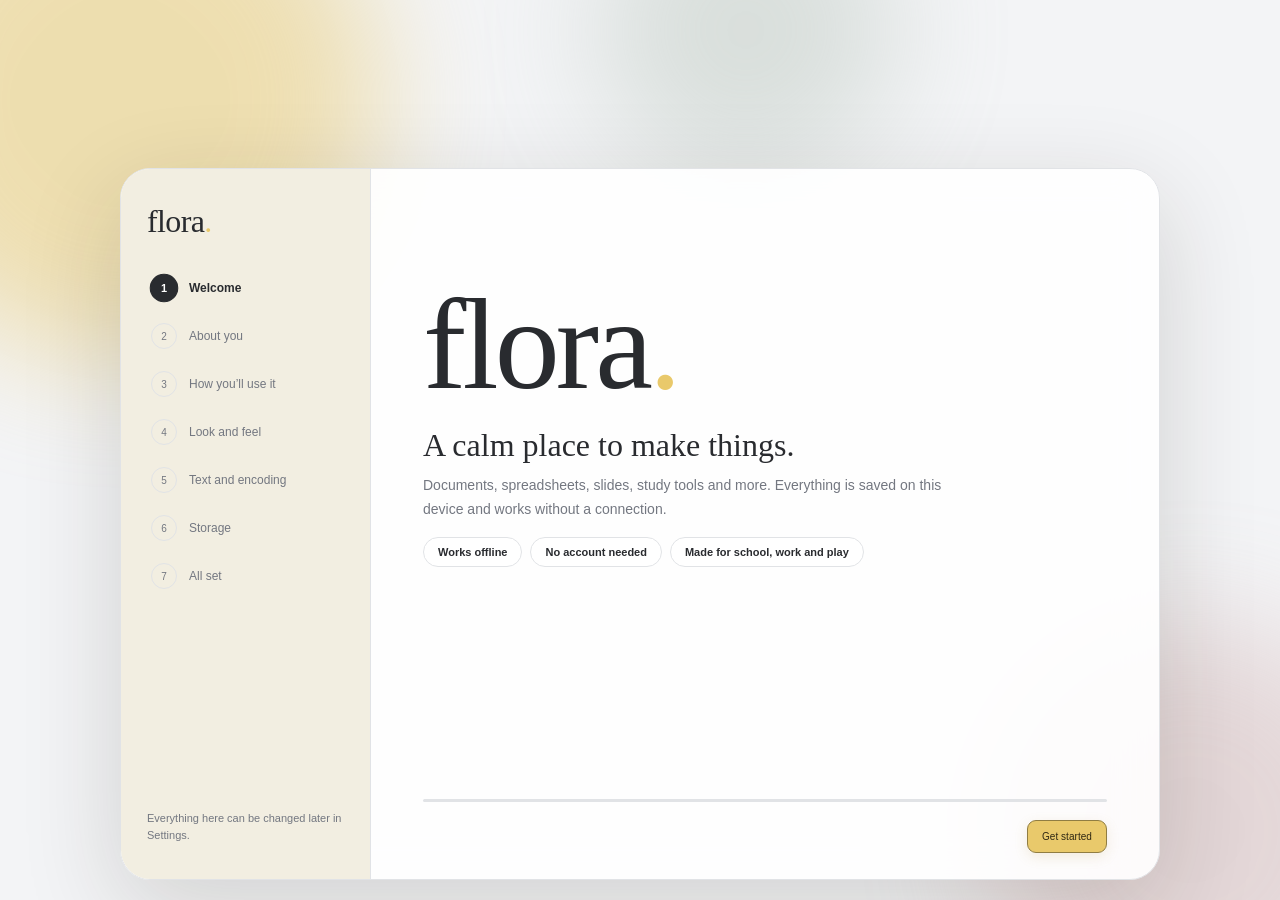
==== commit 5ea48f69: "replace file for new update" ====
--- a/index.html
+++ b/index.html
@@ -4,11 +4,25 @@
   <meta charset="utf-8">
   <meta name="viewport" content="width=device-width, initial-scale=1">
   <meta name="theme-color" content="#f7edca">
-  <meta name="description" content="Flora — an offline-first workspace for documents, spreadsheets, presentations and tools.">
+  <meta name="description" content="Flora — an offline-first workspace for documents, spreadsheets, presentations, study tools and more.">
   <title>Flora — your creative workspace</title>
+  <script>
+    /* Restore the last theme and startup preference before first paint, so there is no flash. */
+    (function () {
+      try {
+        var theme = localStorage.getItem('flora-theme');
+        if (theme) document.documentElement.dataset.theme = theme;
+        if (localStorage.getItem('flora-splash') === '0') document.documentElement.dataset.splash = 'off';
+      } catch (e) {}
+    })();
+  </script>
+  <link rel="stylesheet" href="theme.css">
   <link rel="stylesheet" href="styles.css">
+  <link rel="stylesheet" href="features.css">
 </head>
 <body>
+  <div class="splash" id="splash" aria-hidden="true"><div class="splash-mark">flora<span>.</span></div><div class="splash-bar"><span></span></div></div>
+
   <div id="app" class="app-shell">
     <aside class="sidebar" id="sidebar">
       <div class="brand-lockup">
@@ -20,32 +34,13 @@
         <span class="profile-switcher-copy"><strong id="profile-name">Your profile</strong><small id="profile-status">Local profile</small></span>
         <span class="chevron">Profile</span>
       </button>
-      <div class="sidebar-scroll">
-        <div class="nav-label">WORKSPACE</div>
-        <nav class="main-nav" aria-label="Main navigation">
-          <button class="nav-item active" data-view="home"><span class="nav-short">HM</span><span class="nav-copy">Home</span></button>
-          <button class="nav-item" data-view="files"><span class="nav-short">FI</span><span class="nav-copy">My files</span><span class="nav-count" id="file-count">0</span></button>
-          <button class="nav-item" data-view="shared"><span class="nav-short">SH</span><span class="nav-copy">Shared with me</span></button>
-        </nav>
-        <div class="nav-label nav-label-spaced">CREATE</div>
-        <nav class="main-nav" aria-label="Create applications">
-          <button class="nav-item app-nav" data-app="doc"><span class="nav-short">AZ</span><span class="nav-copy">Azalea Docs</span></button>
-          <button class="nav-item app-nav" data-app="sheet"><span class="nav-short">AM</span><span class="nav-copy">Amaryllis Sheets</span></button>
-          <button class="nav-item app-nav" data-app="slides"><span class="nav-short">IR</span><span class="nav-copy">Iris Presentations</span></button>
-          <button class="nav-item app-nav" data-app="note"><span class="nav-short">AN</span><span class="nav-copy">Anemone Notes</span></button>
-          <button class="nav-item app-nav" data-app="board"><span class="nav-short">DA</span><span class="nav-copy">Dahlia Boards</span></button>
-        </nav>
-        <div class="nav-label nav-label-spaced">TOOLS</div>
-        <nav class="main-nav" aria-label="Tools">
-          <button class="nav-item" data-view="tools"><span class="nav-short">TL</span><span class="nav-copy">Tools</span></button>
-        </nav>
-      </div>
+      <div class="sidebar-scroll" id="sidebar-nav"></div>
       <div class="sidebar-bottom">
-        <div class="storage-mini">
-          <div class="storage-mini-head"><span>Storage</span><strong id="storage-percent">0%</strong></div>
-          <div class="progress-track" id="storage-track"><span id="storage-progress"></span><span id="storage-progress-new"></span></div>
+        <button class="storage-mini" data-view="storage" type="button" aria-label="Open storage">
+          <span class="storage-mini-head"><span>Storage</span><strong id="storage-percent">0%</strong></span>
+          <span class="progress-track" id="storage-track"><span id="storage-progress"></span><span id="storage-progress-new"></span></span>
           <small id="storage-caption">Checking your space…</small>
-        </div>
+        </button>
         <button class="nav-item settings-nav" data-view="settings"><span class="nav-short">ST</span><span class="nav-copy">Settings</span></button>
         <div class="sidebar-footer"><span>Stored on this device</span></div>
       </div>
@@ -56,7 +51,9 @@
         <button class="mobile-menu" id="mobile-menu" aria-label="Toggle navigation">Menu</button>
         <div class="breadcrumb"><span id="crumb-parent">Workspace</span><span class="crumb-slash">/</span><strong id="crumb-current">Home</strong></div>
         <div class="topbar-actions">
+          <button class="mode-chip" id="mode-chip" type="button" title="Switch mode">Standard</button>
           <div class="online-status"><span>Offline ready</span></div>
+          <button class="help-button" id="palette-button" title="Search everything (Ctrl+K)" aria-label="Search">Search <span class="kbd">Ctrl K</span></button>
           <button class="help-button" id="help-button" title="Help and shortcuts" aria-label="Help">Help</button>
           <button class="top-profile" id="top-profile" title="Profile settings"><span class="avatar avatar-small" id="top-avatar">F</span></button>
         </div>
@@ -69,6 +66,13 @@
   <div id="toast-region" class="toast-region" aria-live="polite" aria-atomic="true"></div>
 
   <script src="export-formats.js"></script>
+  <script src="encoding.js"></script>
+  <script src="presets.js"></script>
   <script src="app.js"></script>
+  <script src="apps.js"></script>
+  <script src="tools.js"></script>
+  <script src="settings.js"></script>
+  <script src="storage.js"></script>
+  <script src="setup.js"></script>
 </body>
 </html>
--- a/theme.css
+++ b/theme.css
@@ -0,0 +1,5 @@
+/* Flora theme tokens — generated. Every colour in styles.css is a --k or --r variable whose default is the original light value. */
+:root{--k1:#f8f5eb;--k2:#fffdf7;--k3:#f6f0df;--k4:#eee6d1;--k5:#39372d;--k6:#898474;--k7:#e9e1cc;--k8:#e9c96b;--k9:#9e7b2f;--k10:#f7edca;--k11:#78886c;--k12:#c18d7c;--k13:#8da1a0;--k14:#ffffff;--k15:#fbf8ef;--k16:#f2df9e;--k17:#80652d;--k18:#c59c43;--k19:#fffdf8;--k20:#fff9e9;--k21:#d8c38b;--k22:#a29b88;--k23:#777363;--k24:#f3eedf;--k25:#f4e9c5;--k26:#675326;--k27:#958d77;--k28:#f7e9bf;--k29:#9d7b34;--k30:#f3dfd8;--k31:#a56d5c;--k32:#e4e4ef;--k33:#7779a0;--k34:#e0e9d9;--k35:#69805e;--k36:#e9e1ee;--k37:#89739a;--k38:#eee8d8;--k39:#8e866f;--k40:#f4efdf;--k41:#eee6d3;--k42:#8e7b49;--k43:#e6ddc7;--k44:#c7a653;--k45:#a29b89;--k46:#8b9a70;--k47:#a19a88;--k48:#c4bda9;--k49:#898574;--k50:#8b826c;--k51:#a69a7b;--k52:#4e401f;--k53:#6f6a5b;--k54:#887f68;--k55:#f5e4dd;--k56:#995f4d;--k57:#edd4c9;--k58:#eddfb5;--k59:#f5eac5;--k60:#f9f2dd;--k61:#f1e5c5;--k62:#927638;--k63:#887951;--k64:#fbf6e8;--k65:#75602e;--k66:#9b7d3c;--k67:#9a9484;--k68:#b3a990;--k69:#97907f;--k70:#aaa28e;--k71:#f0eadb;--k72:#f5edda;--k73:#987a3d;--k74:#a29a88;--k75:#918974;--k76:#8a8068;--k77:#9a9382;--k78:#98917f;--k79:#c9ad62;--k80:#5e594b;--k81:#9b927b;--k82:#a49b86;--k83:#eee7d8;--k84:#fcfaf3;--k85:#8e9977;--k86:#f0eadc;--k87:#fffefa;--k88:#77715f;--k89:#f2ecd9;--k90:#e8dfc8;--k91:#39372f;--k92:#b4ad9c;--k93:#dec77f;--k94:#81765a;--k95:#f8f3e6;--k96:#ede4d2;--k97:#9b917c;--k98:#ece4d4;--k99:#6c6658;--k100:#9e8c61;--k101:#a39a88;--k102:#8a816e;--k103:#f3efdf;--k104:#867e69;--k105:#eae4d7;--k106:#d8bd68;--k107:#fffdf2;--k108:#fff7d9;--k109:#f4f0e5;--k110:#e9e1cf;--k111:#534c3a;--k112:#8c826a;--k113:#b9b09c;--k114:#d4b45b;--k115:#f9f0d4;--k116:#e7deca;--k117:#f8edc6;--k118:#eadba9;--k119:#e8eedf;--k120:#d6e1c8;--k121:#837d6c;--k122:#f2e8c9;--k123:#68542c;--k124:#9b9483;--k125:#9d9685;--k126:#ddd7c8;--k127:#b89a50;--k128:#ddd4c0;--k129:#9c7d39;--k130:#f5efde;--k131:#ece3cb;--k132:#948a73;--k133:#ad8a3e;--k134:#aaa18d;--k135:#f3e9c8;--k136:#f8f2e3;--k137:#e9deb9;--k138:#94825b;--k139:#f0ebde;--k140:#e4dcc9;--k141:#8c846f;--k142:#fffdf5;--k143:#8d594a;--k144:#607658;--k145:#e9e0cc;--k146:#bd9b48;--k147:#928a78;--k148:#746e5e;--k149:#a49b88;--k150:#c5a04a;--k151:#f7efda;--k152:#faf4e4;--k153:#99917d;--k154:#7d7257;--k155:#d7cba8;--k156:#95896b;--k157:#fcf8ed;--k158:#aaa18e;--k159:#211f19;--k160:#625e52;--k161:#bcb39e;--k162:#f3f4f6;--k163:#f8f8f6;--k164:#eeece6;--k165:#292b2f;--k166:#737780;--k167:#e1e3e6;--k168:#e8c96d;--k169:#9c7b31;--k170:#fbf3d9;--k171:#4b8de8;--k172:#fbfaf6;--k173:#e7e6e1;--k174:#32343a;--k175:#c4a34f;--k176:#9b9da2;--k177:#e5e3dc;--k178:#868993;--k179:#f7f2e2;--k180:#dfd2a8;--k181:#e8e6df;--k182:#d9cfb6;--k183:#c5b37e;--k184:#a5a7ad;--k185:#a1a3a9;--k186:#777b84;--k187:#f1f0ec;--k188:#3f4248;--k189:#6c572a;--k190:#d0ae58;--k191:#9a8a63;--k192:#858891;--k193:#f5f1e6;--k194:#ece6d7;--k195:#7a7d84;--k196:#6f83a2;--k197:#e2e3e6;--k198:#c5a24e;--k199:#4f91ed;--k200:#999ba2;--k201:#a1a3a8;--k202:#e8e9ec;--k203:#92959d;--k204:#4c5058;--k205:#e5e6e9;--k206:#f5f4f0;--k207:#2e3035;--k208:#9a8d70;--k209:#81858d;--k210:#e7c96f;--k211:#4b4025;--k212:#edcf78;--k213:#e1e3e7;--k214:#666b74;--k215:#f9f8f4;--k216:#d4d6d9;--k217:#e9dfc3;--k218:#faf7ee;--k219:#f2eddf;--k220:#9b8651;--k221:#34353a;--k222:#77776f;--k223:#837a63;--k224:#6b614b;--k225:#9b9586;--k226:#e6e7e9;--k227:#898d95;--k228:#3f4148;--k229:#404248;--k230:#9a9da4;--k231:#91753b;--k232:#e5e6e8;--k233:#dec982;--k234:#c7a49d;--k235:#a7a7c6;--k236:#9fb59a;--k237:#b6a4c6;--k238:#d9d5c8;--k239:#44464d;--k240:#9699a0;--k241:#a4a6ad;--k242:#987d43;--k243:#eff0f1;--k244:#fbfaf7;--k245:#ece9df;--k246:#f7f4eb;--k247:#82785f;--k248:#45474d;--k249:#999ca4;--k250:#8c7950;--k251:#f4f0e4;--k252:#f3f3f1;--k253:#81848c;--k254:#4b4d53;--k255:#999da5;--k256:#c2c4c8;--k257:#42454c;--k258:#dedfe2;--k259:#839078;--k260:#eceef0;--k261:#eef0f3;--k262:#f0f1f2;--k263:#656a73;--k264:#33363d;--k265:#555a64;--k266:#f0f1f3;--k267:#e0e1e4;--k268:#e0e2e5;--k269:#555a63;--k270:#747983;--k271:#a0a3aa;--k272:#34363b;--k273:#c1c4ca;--k274:#dfc16e;--k275:#e7e8eb;--k276:#50535a;--k277:#a1a4ab;--k278:#eaebed;--k279:#faf8f1;--k280:#92969f;--k281:#f8f8f7;--k282:#f3f4f5;--k283:#6d727a;--k284:#fdf8e7;--k285:#eff0f2;--k286:#777c84;--k287:#6b592e;--k288:#e4e6e8;--k289:#92969e;--k290:#4b4e55;--k291:#92969d;--k292:#d9dce0;--k293:#d0ad57;--k294:#e6e8eb;--k295:#bba36b;--k296:#9b8cc0;--k297:#f8f6ef;--k298:#ebe7da;--k299:#55575d;--k300:#8b8f97;--k301:#e5e7ea;--k302:#555a62;--k303:#969aa2;--k304:#c5c8ce;--k305:#64a37c;--k306:#e3e5e8;--k307:#a18cbe;--k308:#676b74;--k309:#f8f9fa;--k310:#646973;--k311:#777d86;--k312:#f6f6f4;--k313:#ecece8;--k314:#e4e5e7;--k315:#35383e;--k316:#d5b75f;--k317:#8e929a;--k318:#f7f7f4;--k319:#e7e8ea;--k320:#fbfbfa;--k321:#a1a4aa;--k322:#9d8a59;--k323:#6d7179;--k324:#9f844a;--k325:#e3e4e7;--k326:#686c74;--r1:139,154,112;--r2:250,247,238;--r3:190,157,76;--r4:79,145,237;--r5:255,255,255;--r6:179,151,91;--r7:100,163,124;}
+html[data-theme=dark]{color-scheme:dark;--k1:#22211c;--k2:#29251a;--k3:#2f2c24;--k4:#3d3a32;--k5:#e1e0db;--k6:#a7a59c;--k7:#423f37;--k8:#b7932a;--k9:#d5c6a3;--k10:#403c2e;--k11:#a6aea0;--k12:#a46b58;--k13:#7d9190;--k14:#262626;--k15:#1f1d17;--k16:#816a1c;--k17:#dacdb4;--k18:#c8ac6f;--k19:#29251a;--k20:#221f16;--k21:#937b3c;--k22:#958f7d;--k23:#bab8b0;--k24:#302e28;--k25:#443f32;--k26:#e0d7c2;--k27:#a49e8f;--k28:#474132;--k29:#d2c3a2;--k30:#382f2c;--k31:#b79388;--k32:#29292d;--k33:#8385a4;--k34:#363933;--k35:#b0bbab;--k36:#2f2c31;--k37:#9b8ba7;--k38:#393630;--k39:#aaa69a;--k40:#302d26;--k41:#3c3931;--k42:#c7bea6;--k43:#46433b;--k44:#c1a663;--k45:#948e7d;--k46:#9fa98c;--k47:#958f7e;--k48:#716952;--k49:#a7a59c;--k50:#ada89d;--k51:#a1967b;--k52:#e6e0d1;--k53:#c2c0b9;--k54:#b1aca1;--k55:#312a27;--k56:#c1a59c;--k57:#433a36;--k58:#4f4b3c;--k59:#433f31;--k60:#2f2c22;--k61:#444034;--k62:#d2c5a9;--k63:#c3bba9;--k64:#24211a;--k65:#dad1ba;--k66:#cdbfa0;--k67:#999486;--k68:#8e8367;--k69:#9d988b;--k70:#908772;--k71:#36342d;--k72:#343129;--k73:#cdbfa2;--k74:#958e7d;--k75:#a7a294;--k76:#b0ab9f;--k77:#9b9587;--k78:#9d988a;--k79:#ba9f57;--k80:#cccac4;--k81:#a19987;--k82:#978f7b;--k83:#393630;--k84:#21201a;--k85:#9ca48b;--k86:#35332d;--k87:#2b281b;--k88:#bdbab2;--k89:#37352c;--k90:#454239;--k91:#dfdfdb;--k92:#807865;--k93:#a08635;--k94:#beb9ab;--k95:#27241e;--k96:#3d3932;--k97:#a09887;--k98:#3c3933;--k99:#c4c1bb;--k100:#b4a98d;--k101:#958d7c;--k102:#aca79d;--k103:#302f28;--k104:#b1ada2;--k105:#3a3833;--k106:#ba9c3e;--k107:#252318;--k108:#2f2c1e;--k109:#292823;--k110:#403d36;--k111:#d7d4cb;--k112:#aea99d;--k113:#80765f;--k114:#c2a34a;--k115:#383428;--k116:#44413a;--k117:#423e2f;--k118:#756225;--k119:#31332d;--k120:#43473e;--k121:#afaca4;--k122:#413e32;--k123:#ddd3c1;--k124:#9a9485;--k125:#989283;--k126:#484641;--k127:#bfab78;--k128:#4d4a43;--k129:#cfc0a1;--k130:#302d26;--k131:#423f36;--k132:#a7a191;--k133:#c7b690;--k134:#918772;--k135:#423e32;--k136:#292720;--k137:#4e4a3e;--k138:#b8af9b;--k139:#33312b;--k140:#45433c;--k141:#aaa69b;--k142:#272419;--k143:#c6aea7;--k144:#b8c2b5;--k145:#423f37;--k146:#c4ae76;--k147:#a49e92;--k148:#bfbcb4;--k149:#958d7a;--k150:#c5aa6b;--k151:#333026;--k152:#28251d;--k153:#9f9989;--k154:#c1bcaf;--k155:#72643b;--k156:#ada693;--k157:#1f1d17;--k158:#908672;--k159:#eae9e6;--k160:#c8c6c1;--k161:#7d735c;--k162:#1a1b1c;--k163:#1e1e1c;--k164:#2c2b28;--k165:#e0e1e2;--k166:#a4a6ab;--k167:#333435;--k168:#b5922b;--k169:#d5c6a4;--k170:#322e23;--k171:#3377d5;--k172:#21201c;--k173:#343432;--k174:#dadbde;--k175:#c2a969;--k176:#7a7c82;--k177:#393835;--k178:#8d9098;--k179:#2b2921;--k180:#736432;--k181:#363532;--k182:#64583a;--k183:#a28e53;--k184:#6d6f76;--k185:#72747b;--k186:#a0a2a6;--k187:#242422;--k188:#d1d2d5;--k189:#ddd4bf;--k190:#c2a252;--k191:#b0a894;--k192:#8f9299;--k193:#282621;--k194:#3a3832;--k195:#9fa0a4;--k196:#8493aa;--k197:#323334;--k198:#c3a868;--k199:#2770d6;--k200:#7a7c84;--k201:#73757b;--k202:#292a2b;--k203:#81848c;--k204:#c7c9cc;--k205:#2e2f30;--k206:#1f1f1d;--k207:#dddee0;--k208:#a9a08c;--k209:#94979d;--k210:#b2912c;--k211:#e3ded2;--k212:#a88624;--k213:#323334;--k214:#b2b4b8;--k215:#1e1e1b;--k216:#404041;--k217:#48443a;--k218:#1f1e19;--k219:#312f29;--k220:#beb399;--k221:#dadadd;--k222:#b0b0ac;--k223:#b6b2a7;--k224:#cbc7bd;--k225:#979285;--k226:#2e2e2f;--k227:#8b8e95;--k228:#d1d2d5;--k229:#d1d2d5;--k230:#787b83;--k231:#d0c4a9;--k232:#2f3031;--k233:#9d8535;--k234:#7e574f;--k235:#505073;--k236:#6a8264;--k237:#645076;--k238:#494843;--k239:#cecfd2;--k240:#7d8088;--k241:#6d6f77;--k242:#c9bca0;--k243:#212122;--k244:#21201d;--k245:#35332f;--k246:#23211d;--k247:#bab5a9;--k248:#cecfd1;--k249:#787b84;--k250:#c2b9a6;--k251:#2a2923;--k252:#1f1f1e;--k253:#95979d;--k254:#cacbcd;--k255:#777b84;--k256:#4e5055;--k257:#cfd0d3;--k258:#363738;--k259:#9ba493;--k260:#232425;--k261:#1f2022;--k262:#1f2020;--k263:#b3b5b9;--k264:#d8dadd;--k265:#bfc2c6;--k266:#1e1f20;--k267:#343536;--k268:#343536;--k269:#c0c2c6;--k270:#a1a4a9;--k271:#71747c;--k272:#d9dadd;--k273:#4b4f56;--k274:#b49235;--k275:#2b2b2d;--k276:#c5c7ca;--k277:#6f737b;--k278:#272828;--k279:#1e1d19;--k280:#7f838c;--k281:#1e1e1d;--k282:#1b1c1c;--k283:#abadb1;--k284:#242219;--k285:#202021;--k286:#a0a2a6;--k287:#dbd3bf;--k288:#303132;--k289:#80848c;--k290:#c9cacd;--k291:#81858c;--k292:#393b3c;--k293:#c2a253;--k294:#2c2d2e;--k295:#b09a67;--k296:#695892;--k297:#1f1e1a;--k298:#383731;--k299:#c3c4c7;--k300:#888c93;--k301:#2d2e2f;--k302:#c1c3c6;--k303:#7b7f87;--k304:#474b52;--k305:#87b297;--k306:#313233;--k307:#725a92;--k308:#b1b3b8;--k309:#1e1f20;--k310:#b3b5ba;--k311:#9ea1a6;--k312:#1c1c1a;--k313:#2b2b29;--k314:#313232;--k315:#d8d9dc;--k316:#c1a246;--k317:#858890;--k318:#1c1c1b;--k319:#2c2d2d;--k320:#212120;--k321:#71747b;--k322:#b7ad94;--k323:#abadb1;--k324:#c2b498;--k325:#313233;--k326:#b1b3b7;--r1:159,169,140;--r2:31,30,25;--r3:194,171,115;--r4:39,112,214;--r5:38,38,38;--r6:184,164,120;--r7:135,178,151;}
+html[data-theme=paper]{--k1:#f4eee1;--k2:#f9f6ee;--k3:#f0e8d7;--k4:#eadec7;--k5:#39352d;--k6:#8e836f;--k7:#e7dabf;--k8:#e9c96b;--k9:#9e7b2f;--k10:#ebdfc8;--k11:#897e6b;--k12:#c1aa7c;--k13:#a89d86;--k14:#ffffff;--k15:#f6f0e6;--k16:#f2df9e;--k17:#80652d;--k18:#c59c43;--k19:#fdfcfa;--k20:#f6f0e4;--k21:#d8c38b;--k22:#a69b84;--k23:#7a7060;--k24:#efe6d4;--k25:#e9dcc2;--k26:#675326;--k27:#998c73;--k28:#e8dac0;--k29:#9d7b34;--k30:#ede3cf;--k31:#a58d5c;--k32:#f0e7d5;--k33:#a09277;--k34:#ebe0c9;--k35:#7d7361;--k36:#eee5d2;--k37:#9a8d73;--k38:#ece1cc;--k39:#8e836f;--k40:#f0e7d5;--k41:#ebdfc8;--k42:#877350;--k43:#e5d7b9;--k44:#c7a653;--k45:#a69b85;--k46:#9a8c70;--k47:#a69a83;--k48:#c4bba9;--k49:#8e836f;--k50:#8a7f6d;--k51:#a6987b;--k52:#493c24;--k53:#716859;--k54:#867c6a;--k55:#efe6d4;--k56:#917b55;--k57:#e8dac0;--k58:#e2d2b1;--k59:#e9dcc3;--k60:#f0e8d7;--k61:#e8dac0;--k62:#896f41;--k63:#827256;--k64:#f4eee1;--k65:#6e5935;--k66:#927645;--k67:#a1957d;--k68:#b3a790;--k69:#9e9178;--k70:#aca18c;--k71:#ede3cf;--k72:#eee5d2;--k73:#8f7446;--k74:#a69b84;--k75:#96896f;--k76:#887d6a;--k77:#a0947c;--k78:#9e9279;--k79:#c9ad62;--k80:#5f574a;--k81:#9e9178;--k82:#a69b84;--k83:#ece1cc;--k84:#f7f3ea;--k85:#9b8e75;--k86:#eee4d0;--k87:#fefdfb;--k88:#786e5e;--k89:#ede3cf;--k90:#e6d8bc;--k91:#3a362e;--k92:#b6ad9a;--k93:#dec77f;--k94:#7d725e;--k95:#f3ebdd;--k96:#eadec7;--k97:#9e9279;--k98:#eadfc7;--k99:#6e6556;--k100:#988667;--k101:#a69b85;--k102:#8b806d;--k103:#efe6d4;--k104:#867b69;--k105:#ebdfc8;--k106:#d8bd68;--k107:#f8f4eb;--k108:#f2e9d8;--k109:#f1e9da;--k110:#e8dbc1;--k111:#50493d;--k112:#8a7f6c;--k113:#b9af9c;--k114:#d4b45b;--k115:#eee4d1;--k116:#e6d8bc;--k117:#eadec6;--k118:#eadba9;--k119:#eee4d1;--k120:#e4d5b7;--k121:#867b69;--k122:#e9ddc4;--k123:#625032;--k124:#a1957d;--k125:#a3977f;--k126:#e3d3b4;--k127:#b89550;--k128:#e1d0ae;--k129:#9c7d39;--k130:#f0e7d5;--k131:#e8dbc1;--k132:#978a70;--k133:#ad8a3e;--k134:#aba18c;--k135:#e9ddc4;--k136:#f2eadb;--k137:#e2d2b1;--k138:#8e7e61;--k139:#eee5d2;--k140:#e5d7b9;--k141:#8d826e;--k142:#f9f5ed;--k143:#867351;--k144:#736a5b;--k145:#e7dabf;--k146:#bd9b48;--k147:#998c71;--k148:#766c5c;--k149:#a79c85;--k150:#c5a04a;--k151:#efe6d4;--k152:#f3ebdd;--k153:#9e9178;--k154:#796e5b;--k155:#d7c7a8;--k156:#95876b;--k157:#f5f0e5;--k158:#aca18c;--k159:#201e1a;--k160:#655d4f;--k161:#bcb29e;--k162:#f5f0e5;--k163:#f7f2e9;--k164:#f0e7d6;--k165:#312d27;--k166:#887d6b;--k167:#ece2cc;--k168:#e8c96d;--k169:#9c7b31;--k170:#f0e7d6;--k171:#4b8de8;--k172:#f8f3eb;--k173:#ede2cd;--k174:#3c3830;--k175:#c4a34f;--k176:#aea48f;--k177:#ebdfc8;--k178:#9f937a;--k179:#f1e9da;--k180:#dfd2a8;--k181:#ece2cc;--k182:#d9cdb6;--k183:#c5ad7e;--k184:#b7ae9b;--k185:#b3aa97;--k186:#8d826e;--k187:#f2ebdc;--k188:#4c463b;--k189:#655231;--k190:#d0ae58;--k191:#948469;--k192:#9e9178;--k193:#f2eadb;--k194:#ebe0ca;--k195:#8e8370;--k196:#a2916f;--k197:#ede2cd;--k198:#c5a24e;--k199:#4f91ed;--k200:#ada38e;--k201:#b3a996;--k202:#f0e7d6;--k203:#a89d87;--k204:#5c5548;--k205:#eee5d2;--k206:#f4eee2;--k207:#37332c;--k208:#9a8c70;--k209:#9a8d74;--k210:#e7c96f;--k211:#473c29;--k212:#edcf78;--k213:#ede2cd;--k214:#7a7060;--k215:#f7f2e8;--k216:#e5d7b9;--k217:#e5d6b9;--k218:#f5f0e5;--k219:#efe6d4;--k220:#947e58;--k221:#3e3930;--k222:#817765;--k223:#817765;--k224:#685e4e;--k225:#a2967f;--k226:#eee5d2;--k227:#a1957d;--k228:#4c463b;--k229:#4c463c;--k230:#aea490;--k231:#886f44;--k232:#eee4d1;--k233:#dec982;--k234:#c7b99d;--k235:#c6bca7;--k236:#b6ac9a;--k237:#c6bba4;--k238:#e2d2b1;--k239:#514b40;--k240:#aba08b;--k241:#b6ad9b;--k242:#90774c;--k243:#f3ecdf;--k244:#f8f4ec;--k245:#ede3cf;--k246:#f4ede0;--k247:#7e7462;--k248:#524b40;--k249:#aea48f;--k250:#867456;--k251:#f1e9d9;--k252:#f4eee2;--k253:#9a8d73;--k254:#585246;--k255:#aea490;--k256:#cec8bc;--k257:#50493e;--k258:#eadfc7;--k259:#988b70;--k260:#f2ebdc;--k261:#f3eddf;--k262:#f4ede0;--k263:#796f5f;--k264:#3f3a31;--k265:#685f51;--k266:#f4eee1;--k267:#ebe0ca;--k268:#ece1cb;--k269:#675f51;--k270:#8a7f6d;--k271:#b3aa97;--k272:#3e3931;--k273:#cfc9bc;--k274:#dfc16e;--k275:#efe6d4;--k276:#5f584b;--k277:#b4ab98;--k278:#f1e8d8;--k279:#f6f1e7;--k280:#a99e88;--k281:#f7f3ea;--k282:#f5f0e5;--k283:#817766;--k284:#f4eee2;--k285:#f3eddf;--k286:#8d826e;--k287:#655334;--k288:#eee4d0;--k289:#a89d88;--k290:#5a5346;--k291:#a89d87;--k292:#e9dcc2;--k293:#d0ad57;--k294:#efe6d4;--k295:#bba06b;--k296:#c0af8c;--k297:#f5efe4;--k298:#ece1cb;--k299:#645c4e;--k300:#a3977f;--k301:#eee5d2;--k302:#665e51;--k303:#aca18c;--k304:#d2ccc1;--k305:#a38e64;--k306:#ede3cf;--k307:#bead8c;--k308:#7b7160;--k309:#f8f4ec;--k310:#786f5f;--k311:#8e836f;--k312:#f6f0e6;--k313:#f0e7d6;--k314:#ede3cf;--k315:#403b33;--k316:#d5b75f;--k317:#a59a83;--k318:#f6f1e7;--k319:#efe6d4;--k320:#f9f5ee;--k321:#b4aa97;--k322:#968260;--k323:#817765;--k324:#967e53;--k325:#ede3cf;--k326:#7b7261;--r1:154,140,112;--r2:245,240,229;--r3:190,157,76;--r4:79,145,237;--r5:255,255,255;--r6:179,150,91;--r7:163,142,100;}
+html[data-theme=dark] .keep-light,html[data-theme=dark] .document-page,html[data-theme=dark] .slide-card,html[data-theme=dark] .board-note{color-scheme:light;--k1:#f8f5eb;--k2:#fffdf7;--k3:#f6f0df;--k4:#eee6d1;--k5:#39372d;--k6:#898474;--k7:#e9e1cc;--k8:#e9c96b;--k9:#9e7b2f;--k10:#f7edca;--k11:#78886c;--k12:#c18d7c;--k13:#8da1a0;--k14:#ffffff;--k15:#fbf8ef;--k16:#f2df9e;--k17:#80652d;--k18:#c59c43;--k19:#fffdf8;--k20:#fff9e9;--k21:#d8c38b;--k22:#a29b88;--k23:#777363;--k24:#f3eedf;--k25:#f4e9c5;--k26:#675326;--k27:#958d77;--k28:#f7e9bf;--k29:#9d7b34;--k30:#f3dfd8;--k31:#a56d5c;--k32:#e4e4ef;--k33:#7779a0;--k34:#e0e9d9;--k35:#69805e;--k36:#e9e1ee;--k37:#89739a;--k38:#eee8d8;--k39:#8e866f;--k40:#f4efdf;--k41:#eee6d3;--k42:#8e7b49;--k43:#e6ddc7;--k44:#c7a653;--k45:#a29b89;--k46:#8b9a70;--k47:#a19a88;--k48:#c4bda9;--k49:#898574;--k50:#8b826c;--k51:#a69a7b;--k52:#4e401f;--k53:#6f6a5b;--k54:#887f68;--k55:#f5e4dd;--k56:#995f4d;--k57:#edd4c9;--k58:#eddfb5;--k59:#f5eac5;--k60:#f9f2dd;--k61:#f1e5c5;--k62:#927638;--k63:#887951;--k64:#fbf6e8;--k65:#75602e;--k66:#9b7d3c;--k67:#9a9484;--k68:#b3a990;--k69:#97907f;--k70:#aaa28e;--k71:#f0eadb;--k72:#f5edda;--k73:#987a3d;--k74:#a29a88;--k75:#918974;--k76:#8a8068;--k77:#9a9382;--k78:#98917f;--k79:#c9ad62;--k80:#5e594b;--k81:#9b927b;--k82:#a49b86;--k83:#eee7d8;--k84:#fcfaf3;--k85:#8e9977;--k86:#f0eadc;--k87:#fffefa;--k88:#77715f;--k89:#f2ecd9;--k90:#e8dfc8;--k91:#39372f;--k92:#b4ad9c;--k93:#dec77f;--k94:#81765a;--k95:#f8f3e6;--k96:#ede4d2;--k97:#9b917c;--k98:#ece4d4;--k99:#6c6658;--k100:#9e8c61;--k101:#a39a88;--k102:#8a816e;--k103:#f3efdf;--k104:#867e69;--k105:#eae4d7;--k106:#d8bd68;--k107:#fffdf2;--k108:#fff7d9;--k109:#f4f0e5;--k110:#e9e1cf;--k111:#534c3a;--k112:#8c826a;--k113:#b9b09c;--k114:#d4b45b;--k115:#f9f0d4;--k116:#e7deca;--k117:#f8edc6;--k118:#eadba9;--k119:#e8eedf;--k120:#d6e1c8;--k121:#837d6c;--k122:#f2e8c9;--k123:#68542c;--k124:#9b9483;--k125:#9d9685;--k126:#ddd7c8;--k127:#b89a50;--k128:#ddd4c0;--k129:#9c7d39;--k130:#f5efde;--k131:#ece3cb;--k132:#948a73;--k133:#ad8a3e;--k134:#aaa18d;--k135:#f3e9c8;--k136:#f8f2e3;--k137:#e9deb9;--k138:#94825b;--k139:#f0ebde;--k140:#e4dcc9;--k141:#8c846f;--k142:#fffdf5;--k143:#8d594a;--k144:#607658;--k145:#e9e0cc;--k146:#bd9b48;--k147:#928a78;--k148:#746e5e;--k149:#a49b88;--k150:#c5a04a;--k151:#f7efda;--k152:#faf4e4;--k153:#99917d;--k154:#7d7257;--k155:#d7cba8;--k156:#95896b;--k157:#fcf8ed;--k158:#aaa18e;--k159:#211f19;--k160:#625e52;--k161:#bcb39e;--k162:#f3f4f6;--k163:#f8f8f6;--k164:#eeece6;--k165:#292b2f;--k166:#737780;--k167:#e1e3e6;--k168:#e8c96d;--k169:#9c7b31;--k170:#fbf3d9;--k171:#4b8de8;--k172:#fbfaf6;--k173:#e7e6e1;--k174:#32343a;--k175:#c4a34f;--k176:#9b9da2;--k177:#e5e3dc;--k178:#868993;--k179:#f7f2e2;--k180:#dfd2a8;--k181:#e8e6df;--k182:#d9cfb6;--k183:#c5b37e;--k184:#a5a7ad;--k185:#a1a3a9;--k186:#777b84;--k187:#f1f0ec;--k188:#3f4248;--k189:#6c572a;--k190:#d0ae58;--k191:#9a8a63;--k192:#858891;--k193:#f5f1e6;--k194:#ece6d7;--k195:#7a7d84;--k196:#6f83a2;--k197:#e2e3e6;--k198:#c5a24e;--k199:#4f91ed;--k200:#999ba2;--k201:#a1a3a8;--k202:#e8e9ec;--k203:#92959d;--k204:#4c5058;--k205:#e5e6e9;--k206:#f5f4f0;--k207:#2e3035;--k208:#9a8d70;--k209:#81858d;--k210:#e7c96f;--k211:#4b4025;--k212:#edcf78;--k213:#e1e3e7;--k214:#666b74;--k215:#f9f8f4;--k216:#d4d6d9;--k217:#e9dfc3;--k218:#faf7ee;--k219:#f2eddf;--k220:#9b8651;--k221:#34353a;--k222:#77776f;--k223:#837a63;--k224:#6b614b;--k225:#9b9586;--k226:#e6e7e9;--k227:#898d95;--k228:#3f4148;--k229:#404248;--k230:#9a9da4;--k231:#91753b;--k232:#e5e6e8;--k233:#dec982;--k234:#c7a49d;--k235:#a7a7c6;--k236:#9fb59a;--k237:#b6a4c6;--k238:#d9d5c8;--k239:#44464d;--k240:#9699a0;--k241:#a4a6ad;--k242:#987d43;--k243:#eff0f1;--k244:#fbfaf7;--k245:#ece9df;--k246:#f7f4eb;--k247:#82785f;--k248:#45474d;--k249:#999ca4;--k250:#8c7950;--k251:#f4f0e4;--k252:#f3f3f1;--k253:#81848c;--k254:#4b4d53;--k255:#999da5;--k256:#c2c4c8;--k257:#42454c;--k258:#dedfe2;--k259:#839078;--k260:#eceef0;--k261:#eef0f3;--k262:#f0f1f2;--k263:#656a73;--k264:#33363d;--k265:#555a64;--k266:#f0f1f3;--k267:#e0e1e4;--k268:#e0e2e5;--k269:#555a63;--k270:#747983;--k271:#a0a3aa;--k272:#34363b;--k273:#c1c4ca;--k274:#dfc16e;--k275:#e7e8eb;--k276:#50535a;--k277:#a1a4ab;--k278:#eaebed;--k279:#faf8f1;--k280:#92969f;--k281:#f8f8f7;--k282:#f3f4f5;--k283:#6d727a;--k284:#fdf8e7;--k285:#eff0f2;--k286:#777c84;--k287:#6b592e;--k288:#e4e6e8;--k289:#92969e;--k290:#4b4e55;--k291:#92969d;--k292:#d9dce0;--k293:#d0ad57;--k294:#e6e8eb;--k295:#bba36b;--k296:#9b8cc0;--k297:#f8f6ef;--k298:#ebe7da;--k299:#55575d;--k300:#8b8f97;--k301:#e5e7ea;--k302:#555a62;--k303:#969aa2;--k304:#c5c8ce;--k305:#64a37c;--k306:#e3e5e8;--k307:#a18cbe;--k308:#676b74;--k309:#f8f9fa;--k310:#646973;--k311:#777d86;--k312:#f6f6f4;--k313:#ecece8;--k314:#e4e5e7;--k315:#35383e;--k316:#d5b75f;--k317:#8e929a;--k318:#f7f7f4;--k319:#e7e8ea;--k320:#fbfbfa;--k321:#a1a4aa;--k322:#9d8a59;--k323:#6d7179;--k324:#9f844a;--k325:#e3e4e7;--k326:#686c74;--r1:139,154,112;--r2:250,247,238;--r3:190,157,76;--r4:79,145,237;--r5:255,255,255;--r6:179,151,91;--r7:100,163,124;--bg:var(--k162);--surface:var(--k14);--surface-2:var(--k163);--surface-3:var(--k164);--ink:var(--k165);--muted:var(--k166);--line:var(--k167);--green:var(--k11);--rose:var(--k12);--blue:var(--k171);}
--- a/styles.css
+++ b/styles.css
@@ -1,46 +1,46 @@
 :root{
-  --bg:#f8f5eb;--surface:#fffdf7;--surface-2:#f6f0df;--surface-3:#eee6d1;--ink:#39372d;--muted:#898474;--line:#e9e1cc;--accent:#e9c96b;--accent-dark:#9e7b2f;--accent-soft:#f7edca;--green:#78886c;--rose:#c18d7c;--blue:#8da1a0;--shadow:0 14px 40px rgba(75,62,32,.08);--radius:18px;--sidebar:250px;--ui-scale:1;
+  --bg:var(--k1);--surface:var(--k2);--surface-2:var(--k3);--surface-3:var(--k4);--ink:var(--k5);--muted:var(--k6);--line:var(--k7);--accent:var(--k8);--accent-dark:var(--k9);--accent-soft:var(--k10);--green:var(--k11);--rose:var(--k12);--blue:var(--k13);--shadow:0 14px 40px rgba(75,62,32,.08);--radius:18px;--sidebar:250px;--ui-scale:1;
   font-family:'Newsreader',Georgia,'Times New Roman',serif;
 }
-*{box-sizing:border-box}html,body{margin:0;min-height:100%;background:var(--bg);color:var(--ink)}body{font-size:calc(16px * var(--ui-scale));}button,input,textarea,select{font:inherit;color:inherit}button{cursor:pointer}button:focus-visible,input:focus-visible,textarea:focus-visible,select:focus-visible,[contenteditable=true]:focus-visible{outline:3px solid rgba(180,143,56,.35);outline-offset:2px}button:disabled{opacity:.45;cursor:not-allowed}.app-shell{min-height:100vh;display:flex}.sidebar{width:var(--sidebar);position:fixed;inset:0 auto 0 0;background:#fbf8ef;border-right:1px solid var(--line);display:flex;flex-direction:column;padding:26px 16px 16px;z-index:20}.brand-lockup{display:flex;align-items:center;gap:11px;padding:0 10px 24px}.brand-mark{width:40px;height:40px;border-radius:14px;background:#f2df9e;color:#80652d;display:grid;place-items:center;font-size:25px;box-shadow:inset 0 0 0 1px rgba(146,111,39,.08)}.brand-name{font-size:25px;font-weight:700;letter-spacing:-1.3px;line-height:1}.brand-name span{color:#c59c43}.brand-caption{font-size:11px;color:var(--muted);margin-top:4px;letter-spacing:.15px}.profile-switcher{width:100%;border:1px solid var(--line);background:#fffdf8;border-radius:14px;padding:10px;display:flex;align-items:center;gap:10px;text-align:left;margin-bottom:24px}.profile-switcher:hover{background:#fff9e9}.avatar{width:34px;height:34px;border-radius:12px;background:var(--avatar-color,#d8c38b);display:grid;place-items:center;color:#fff;font-size:17px;font-weight:600;flex:none}.profile-switcher-copy{min-width:0;display:grid;gap:2px;flex:1}.profile-switcher-copy strong{font-size:14px;white-space:nowrap;overflow:hidden;text-overflow:ellipsis}.profile-switcher-copy small{font-family:Arial,sans-serif;font-size:10px;color:var(--muted)}.chevron{color:var(--muted);font-size:18px}.sidebar-scroll{overflow:auto;flex:1;padding:0 2px}.nav-label{font-family:Arial,sans-serif;color:#a29b88;font-size:9px;letter-spacing:1.35px;font-weight:700;padding:0 11px 9px}.nav-label-spaced{margin-top:23px}.main-nav{display:grid;gap:4px}.nav-item{border:0;background:transparent;min-height:38px;width:100%;border-radius:11px;display:flex;align-items:center;text-align:left;gap:11px;padding:8px 11px;color:#777363;font-size:14px;transition:background .16s,color .16s}.nav-item:hover{background:#f3eedf;color:var(--ink)}.nav-item.active{background:#f4e9c5;color:#675326;font-weight:600}.nav-icon{font-size:18px;width:19px;text-align:center;color:#958d77}.app-glyph{width:20px;height:20px;border-radius:7px;display:grid;place-items:center;font-size:15px}.daisy{background:#f7e9bf;color:#9d7b34}.poppy{background:#f3dfd8;color:#a56d5c}.iris{background:#e4e4ef;color:#7779a0}.clover{background:#e0e9d9;color:#69805e}.aster{background:#e9e1ee;color:#89739a}.nav-count{font-family:Arial,sans-serif;font-size:10px;background:#eee8d8;color:#8e866f;border-radius:9px;padding:2px 7px;margin-left:auto}.sidebar-bottom{padding-top:18px}.storage-mini{padding:13px 12px;background:#f4efdf;border:1px solid #eee6d3;border-radius:13px;margin-bottom:13px}.storage-mini-head{display:flex;justify-content:space-between;font-size:12px;margin-bottom:9px}.storage-mini-head strong{font-family:Arial,sans-serif;font-size:10px;color:#8e7b49}.progress-track{height:5px;background:#e6ddc7;border-radius:8px;overflow:hidden}.progress-track span{display:block;height:100%;width:0;background:#c7a653;border-radius:8px;transition:width .25s}.storage-mini small{display:block;color:var(--muted);font-family:Arial,sans-serif;font-size:9px;margin-top:8px}.settings-nav{margin-bottom:8px}.sidebar-footer{font-family:Arial,sans-serif;font-size:10px;color:#a29b89;display:flex;align-items:center;gap:7px;padding:6px 11px}.offline-dot{width:7px;height:7px;border-radius:50%;background:#8b9a70;display:inline-block;box-shadow:0 0 0 3px rgba(139,154,112,.12)}
-.main-area{margin-left:var(--sidebar);width:calc(100% - var(--sidebar));min-height:100vh}.topbar{height:68px;border-bottom:1px solid var(--line);display:flex;align-items:center;justify-content:space-between;padding:0 40px;background:rgba(250,247,238,.72);position:sticky;top:0;z-index:10;backdrop-filter:blur(14px)}.breadcrumb{font-size:13px;color:#a19a88;display:flex;align-items:center;gap:10px}.breadcrumb strong{font-size:14px;color:var(--ink);font-weight:600}.crumb-slash{color:#c4bda9}.topbar-actions{display:flex;align-items:center;gap:17px}.online-status{font-family:Arial,sans-serif;color:#898574;font-size:10px;display:flex;gap:7px;align-items:center}.icon-button{width:29px;height:29px;border-radius:10px;border:1px solid var(--line);background:#fffdf8;color:#8b826c;font-size:15px}.top-profile{border:0;background:none;padding:0}.avatar-small{width:30px;height:30px;border-radius:10px;font-size:14px}.mobile-menu{display:none;border:0;background:none;font-size:20px}.view-root{max-width:1440px;margin:0 auto;padding:37px 42px 60px}.page-kicker{font-family:Arial,sans-serif;font-size:10px;letter-spacing:1.5px;text-transform:uppercase;color:#a69a7b;font-weight:700}.page-title{font-size:37px;letter-spacing:-1.3px;font-weight:500;margin:7px 0 6px;line-height:1.12}.page-subtitle{font-size:15px;color:#898474;margin:0;line-height:1.5}.welcome-row{display:flex;justify-content:space-between;align-items:flex-end;gap:20px;margin-bottom:29px}.welcome-actions{display:flex;gap:9px;align-items:center}.btn{border:1px solid transparent;border-radius:11px;padding:10px 15px;font-size:13px;display:inline-flex;align-items:center;justify-content:center;gap:8px;transition:transform .15s,background .15s;white-space:nowrap}.btn:hover{transform:translateY(-1px)}.btn-primary{background:var(--accent);color:#4e401f;box-shadow:0 5px 13px rgba(190,157,76,.15)}.btn-primary:hover{filter:brightness(1.05)}.btn-secondary{background:#fffdf8;border-color:var(--line);color:#6f6a5b}.btn-ghost{background:transparent;border-color:transparent;color:#887f68}.btn-danger{background:#f5e4dd;color:#995f4d;border-color:#edd4c9}.btn-small{font-size:11px;padding:7px 10px;border-radius:9px}.icon-only{width:34px;height:34px;padding:0}.hero-card{border:1px solid #eddfb5;background:linear-gradient(110deg,#f5eac5 0%,#f9f2dd 58%,#f1e5c5 100%);border-radius:21px;padding:27px 30px;display:flex;justify-content:space-between;align-items:center;position:relative;overflow:hidden;min-height:165px;margin-bottom:29px}.hero-card:after{content:'✿';position:absolute;right:9%;top:-41px;font-size:190px;line-height:1;color:rgba(157,126,53,.1);transform:rotate(-13deg)}.hero-copy{position:relative;z-index:1;max-width:470px}.hero-eyebrow{font-size:11px;color:#927638;margin-bottom:9px}.hero-title{font-size:26px;line-height:1.18;font-weight:500;margin:0 0 8px;max-width:440px}.hero-copy p{margin:0;color:#887951;font-size:13px;line-height:1.45}.hero-cta{position:relative;z-index:1;margin-right:8%;background:#fbf6e8;border:1px solid rgba(145,115,50,.18);color:#75602e}.section-heading{display:flex;align-items:center;justify-content:space-between;margin:28px 0 13px}.section-heading h2{font-size:19px;font-weight:600;margin:0}.section-heading p{font-size:12px;color:var(--muted);margin:4px 0 0}.text-link{border:0;background:transparent;color:#9b7d3c;font-size:12px;padding:5px}.app-grid{display:grid;grid-template-columns:repeat(5,minmax(0,1fr));gap:11px}.app-card{background:#fffdf8;border:1px solid var(--line);border-radius:15px;padding:15px;text-align:left;min-height:112px;transition:transform .17s,box-shadow .17s;position:relative}.app-card:hover{transform:translateY(-3px);box-shadow:var(--shadow)}.app-card-glyph{width:31px;height:31px;border-radius:10px;display:grid;place-items:center;font-size:19px;margin-bottom:12px}.app-card strong{display:block;font-size:14px;font-weight:600}.app-card small{display:block;color:#9a9484;font-size:11px;margin-top:3px}.app-card .tiny-arrow{position:absolute;right:13px;top:14px;color:#b3a990}.quick-stats{display:grid;grid-template-columns:repeat(3,1fr);gap:12px;margin:0 0 26px}.stat-card{background:#fffdf8;border:1px solid var(--line);border-radius:14px;padding:15px 17px}.stat-label{color:#97907f;font-size:11px}.stat-value{font-size:24px;margin-top:5px}.stat-note{color:#aaa28e;font-size:10px;margin-top:2px}.recent-list{background:#fffdf8;border:1px solid var(--line);border-radius:15px;overflow:hidden}.file-row{display:flex;align-items:center;gap:12px;padding:12px 15px;border-bottom:1px solid #f0eadb;min-width:0}.file-row:last-child{border-bottom:0}.file-type-icon{width:34px;height:34px;border-radius:10px;display:grid;place-items:center;background:#f5edda;color:#987a3d;font-size:17px;flex:none}.file-row-copy{flex:1;min-width:0}.file-row-copy strong{font-size:13px;font-weight:600;display:block;overflow:hidden;text-overflow:ellipsis;white-space:nowrap}.file-row-copy small{font-family:Arial,sans-serif;font-size:9px;color:#a29a88;margin-top:4px;display:block}.file-row-actions{display:flex;align-items:center;gap:7px}.file-row button{border:0;background:transparent;color:#918974;font-size:12px;padding:6px}.tag{font-family:Arial,sans-serif;font-size:9px;color:#8a8068;background:#f3eedf;border-radius:8px;padding:4px 7px}.two-column{display:grid;grid-template-columns:minmax(0,1.55fr) minmax(250px,.8fr);gap:19px}.panel{background:#fffdf8;border:1px solid var(--line);border-radius:16px;padding:18px}.panel h3{font-size:17px;font-weight:600;margin:0 0 5px}.panel-subtitle{font-size:11px;color:#9a9382;margin:0 0 15px}.empty-state{display:grid;justify-items:center;text-align:center;padding:40px 20px;color:#98917f}.empty-flower{font-size:30px;color:#c9ad62;margin-bottom:8px}.empty-state h3{font-size:17px;color:#5e594b;margin:0 0 5px}.empty-state p{font-size:12px;margin:0;max-width:280px;line-height:1.45}
+*{box-sizing:border-box}html,body{margin:0;min-height:100%;background:var(--bg);color:var(--ink)}body{font-size:calc(16px * var(--ui-scale));}button,input,textarea,select{font:inherit;color:inherit}button{cursor:pointer}button:focus-visible,input:focus-visible,textarea:focus-visible,select:focus-visible,[contenteditable=true]:focus-visible{outline:3px solid rgba(180,143,56,.35);outline-offset:2px}button:disabled{opacity:.45;cursor:not-allowed}.app-shell{min-height:100vh;display:flex}.sidebar{width:var(--sidebar);position:fixed;inset:0 auto 0 0;background:var(--k15);border-right:1px solid var(--line);display:flex;flex-direction:column;padding:26px 16px 16px;z-index:20}.brand-lockup{display:flex;align-items:center;gap:11px;padding:0 10px 24px}.brand-mark{width:40px;height:40px;border-radius:14px;background:var(--k16);color:var(--k17);display:grid;place-items:center;font-size:25px;box-shadow:inset 0 0 0 1px rgba(146,111,39,.08)}.brand-name{font-size:25px;font-weight:700;letter-spacing:-1.3px;line-height:1}.brand-name span{color:var(--k18)}.brand-caption{font-size:11px;color:var(--muted);margin-top:4px;letter-spacing:.15px}.profile-switcher{width:100%;border:1px solid var(--line);background:var(--k19);border-radius:14px;padding:10px;display:flex;align-items:center;gap:10px;text-align:left;margin-bottom:24px}.profile-switcher:hover{background:var(--k20)}.avatar{width:34px;height:34px;border-radius:12px;background:var(--avatar-color,var(--k21));display:grid;place-items:center;color:#fff;font-size:17px;font-weight:600;flex:none}.profile-switcher-copy{min-width:0;display:grid;gap:2px;flex:1}.profile-switcher-copy strong{font-size:14px;white-space:nowrap;overflow:hidden;text-overflow:ellipsis}.profile-switcher-copy small{font-family:Arial,sans-serif;font-size:10px;color:var(--muted)}.chevron{color:var(--muted);font-size:18px}.sidebar-scroll{overflow:auto;flex:1;padding:0 2px}.nav-label{font-family:Arial,sans-serif;color:var(--k22);font-size:9px;letter-spacing:1.35px;font-weight:700;padding:0 11px 9px}.nav-label-spaced{margin-top:23px}.main-nav{display:grid;gap:4px}.nav-item{border:0;background:transparent;min-height:38px;width:100%;border-radius:11px;display:flex;align-items:center;text-align:left;gap:11px;padding:8px 11px;color:var(--k23);font-size:14px;transition:background .16s,color .16s}.nav-item:hover{background:var(--k24);color:var(--ink)}.nav-item.active{background:var(--k25);color:var(--k26);font-weight:600}.nav-icon{font-size:18px;width:19px;text-align:center;color:var(--k27)}.app-glyph{width:20px;height:20px;border-radius:7px;display:grid;place-items:center;font-size:15px}.daisy{background:var(--k28);color:var(--k29)}.poppy{background:var(--k30);color:var(--k31)}.iris{background:var(--k32);color:var(--k33)}.clover{background:var(--k34);color:var(--k35)}.aster{background:var(--k36);color:var(--k37)}.nav-count{font-family:Arial,sans-serif;font-size:10px;background:var(--k38);color:var(--k39);border-radius:9px;padding:2px 7px;margin-left:auto}.sidebar-bottom{padding-top:18px}.storage-mini{padding:13px 12px;background:var(--k40);border:1px solid var(--k41);border-radius:13px;margin-bottom:13px}.storage-mini-head{display:flex;justify-content:space-between;font-size:12px;margin-bottom:9px}.storage-mini-head strong{font-family:Arial,sans-serif;font-size:10px;color:var(--k42)}.progress-track{height:5px;background:var(--k43);border-radius:8px;overflow:hidden}.progress-track span{display:block;height:100%;width:0;background:var(--k44);border-radius:8px;transition:width .25s}.storage-mini small{display:block;color:var(--muted);font-family:Arial,sans-serif;font-size:9px;margin-top:8px}.settings-nav{margin-bottom:8px}.sidebar-footer{font-family:Arial,sans-serif;font-size:10px;color:var(--k45);display:flex;align-items:center;gap:7px;padding:6px 11px}.offline-dot{width:7px;height:7px;border-radius:50%;background:var(--k46);display:inline-block;box-shadow:0 0 0 3px rgba(var(--r1),.12)}
+.main-area{margin-left:var(--sidebar);width:calc(100% - var(--sidebar));min-height:100vh}.topbar{height:68px;border-bottom:1px solid var(--line);display:flex;align-items:center;justify-content:space-between;padding:0 40px;background:rgba(var(--r2),.72);position:sticky;top:0;z-index:10;backdrop-filter:blur(14px)}.breadcrumb{font-size:13px;color:var(--k47);display:flex;align-items:center;gap:10px}.breadcrumb strong{font-size:14px;color:var(--ink);font-weight:600}.crumb-slash{color:var(--k48)}.topbar-actions{display:flex;align-items:center;gap:17px}.online-status{font-family:Arial,sans-serif;color:var(--k49);font-size:10px;display:flex;gap:7px;align-items:center}.icon-button{width:29px;height:29px;border-radius:10px;border:1px solid var(--line);background:var(--k19);color:var(--k50);font-size:15px}.top-profile{border:0;background:none;padding:0}.avatar-small{width:30px;height:30px;border-radius:10px;font-size:14px}.mobile-menu{display:none;border:0;background:none;font-size:20px}.view-root{max-width:1440px;margin:0 auto;padding:37px 42px 60px}.page-kicker{font-family:Arial,sans-serif;font-size:10px;letter-spacing:1.5px;text-transform:uppercase;color:var(--k51);font-weight:700}.page-title{font-size:37px;letter-spacing:-1.3px;font-weight:500;margin:7px 0 6px;line-height:1.12}.page-subtitle{font-size:15px;color:var(--k6);margin:0;line-height:1.5}.welcome-row{display:flex;justify-content:space-between;align-items:flex-end;gap:20px;margin-bottom:29px}.welcome-actions{display:flex;gap:9px;align-items:center}.btn{border:1px solid transparent;border-radius:11px;padding:10px 15px;font-size:13px;display:inline-flex;align-items:center;justify-content:center;gap:8px;transition:transform .15s,background .15s;white-space:nowrap}.btn:hover{transform:translateY(-1px)}.btn-primary{background:var(--accent);color:var(--k52);box-shadow:0 5px 13px rgba(var(--r3),.15)}.btn-primary:hover{filter:brightness(1.05)}.btn-secondary{background:var(--k19);border-color:var(--line);color:var(--k53)}.btn-ghost{background:transparent;border-color:transparent;color:var(--k54)}.btn-danger{background:var(--k55);color:var(--k56);border-color:var(--k57)}.btn-small{font-size:11px;padding:7px 10px;border-radius:9px}.icon-only{width:34px;height:34px;padding:0}.hero-card{border:1px solid var(--k58);background:linear-gradient(110deg,var(--k59) 0%,var(--k60) 58%,var(--k61) 100%);border-radius:21px;padding:27px 30px;display:flex;justify-content:space-between;align-items:center;position:relative;overflow:hidden;min-height:165px;margin-bottom:29px}.hero-card:after{content:'✿';position:absolute;right:9%;top:-41px;font-size:190px;line-height:1;color:rgba(157,126,53,.1);transform:rotate(-13deg)}.hero-copy{position:relative;z-index:1;max-width:470px}.hero-eyebrow{font-size:11px;color:var(--k62);margin-bottom:9px}.hero-title{font-size:26px;line-height:1.18;font-weight:500;margin:0 0 8px;max-width:440px}.hero-copy p{margin:0;color:var(--k63);font-size:13px;line-height:1.45}.hero-cta{position:relative;z-index:1;margin-right:8%;background:var(--k64);border:1px solid rgba(145,115,50,.18);color:var(--k65)}.section-heading{display:flex;align-items:center;justify-content:space-between;margin:28px 0 13px}.section-heading h2{font-size:19px;font-weight:600;margin:0}.section-heading p{font-size:12px;color:var(--muted);margin:4px 0 0}.text-link{border:0;background:transparent;color:var(--k66);font-size:12px;padding:5px}.app-grid{display:grid;grid-template-columns:repeat(5,minmax(0,1fr));gap:11px}.app-card{background:var(--k19);border:1px solid var(--line);border-radius:15px;padding:15px;text-align:left;min-height:112px;transition:transform .17s,box-shadow .17s;position:relative}.app-card:hover{transform:translateY(-3px);box-shadow:var(--shadow)}.app-card-glyph{width:31px;height:31px;border-radius:10px;display:grid;place-items:center;font-size:19px;margin-bottom:12px}.app-card strong{display:block;font-size:14px;font-weight:600}.app-card small{display:block;color:var(--k67);font-size:11px;margin-top:3px}.app-card .tiny-arrow{position:absolute;right:13px;top:14px;color:var(--k68)}.quick-stats{display:grid;grid-template-columns:repeat(3,1fr);gap:12px;margin:0 0 26px}.stat-card{background:var(--k19);border:1px solid var(--line);border-radius:14px;padding:15px 17px}.stat-label{color:var(--k69);font-size:11px}.stat-value{font-size:24px;margin-top:5px}.stat-note{color:var(--k70);font-size:10px;margin-top:2px}.recent-list{background:var(--k19);border:1px solid var(--line);border-radius:15px;overflow:hidden}.file-row{display:flex;align-items:center;gap:12px;padding:12px 15px;border-bottom:1px solid var(--k71);min-width:0}.file-row:last-child{border-bottom:0}.file-type-icon{width:34px;height:34px;border-radius:10px;display:grid;place-items:center;background:var(--k72);color:var(--k73);font-size:17px;flex:none}.file-row-copy{flex:1;min-width:0}.file-row-copy strong{font-size:13px;font-weight:600;display:block;overflow:hidden;text-overflow:ellipsis;white-space:nowrap}.file-row-copy small{font-family:Arial,sans-serif;font-size:9px;color:var(--k74);margin-top:4px;display:block}.file-row-actions{display:flex;align-items:center;gap:7px}.file-row button{border:0;background:transparent;color:var(--k75);font-size:12px;padding:6px}.tag{font-family:Arial,sans-serif;font-size:9px;color:var(--k76);background:var(--k24);border-radius:8px;padding:4px 7px}.two-column{display:grid;grid-template-columns:minmax(0,1.55fr) minmax(250px,.8fr);gap:19px}.panel{background:var(--k19);border:1px solid var(--line);border-radius:16px;padding:18px}.panel h3{font-size:17px;font-weight:600;margin:0 0 5px}.panel-subtitle{font-size:11px;color:var(--k77);margin:0 0 15px}.empty-state{display:grid;justify-items:center;text-align:center;padding:40px 20px;color:var(--k78)}.empty-flower{font-size:30px;color:var(--k79);margin-bottom:8px}.empty-state h3{font-size:17px;color:var(--k80);margin:0 0 5px}.empty-state p{font-size:12px;margin:0;max-width:280px;line-height:1.45}
 /* File manager and app workspaces */
-.toolbar-row{display:flex;align-items:center;justify-content:space-between;gap:12px;margin:24px 0 15px}.search-field{width:min(340px,100%);position:relative}.search-field input{width:100%;border:1px solid var(--line);background:#fffdf8;border-radius:11px;padding:10px 13px 10px 35px;font-size:12px}.search-field:before{content:'⌕';position:absolute;left:13px;top:5px;font-size:20px;color:#9b927b}.select-control,.text-input,.text-area{border:1px solid var(--line);background:#fffdf8;border-radius:10px;padding:9px 11px;font-size:12px;min-width:0}.file-grid{display:grid;grid-template-columns:repeat(3,minmax(0,1fr));gap:12px}.file-card{background:#fffdf8;border:1px solid var(--line);border-radius:14px;padding:15px;min-width:0;transition:transform .15s}.file-card:hover{transform:translateY(-2px)}.file-card-head{display:flex;justify-content:space-between;align-items:center;margin-bottom:15px}.file-card-title{font-size:14px;font-weight:600;white-space:nowrap;overflow:hidden;text-overflow:ellipsis}.file-card-meta{font-family:Arial,sans-serif;font-size:9px;color:#a49b86;margin-top:6px}.file-card-actions{display:flex;gap:6px;margin-top:14px}.app-workspace{background:#fffdf8;border:1px solid var(--line);border-radius:16px;overflow:hidden;min-height:500px}.editor-topline{display:flex;align-items:center;justify-content:space-between;gap:12px;padding:12px 15px;border-bottom:1px solid #eee7d8;background:#fcfaf3}.editor-title-input{font-size:15px;font-weight:600;border:0;background:transparent;min-width:100px;max-width:300px;padding:5px}.editor-actions{display:flex;align-items:center;gap:7px;flex-wrap:wrap}.save-indicator{font-family:Arial,sans-serif;font-size:9px;color:#8e9977;margin-right:4px}.editor-toolbar{display:flex;align-items:center;gap:5px;flex-wrap:wrap;padding:9px 14px;border-bottom:1px solid #f0eadc;background:#fffefa}.tool-button{border:1px solid transparent;border-radius:7px;min-width:28px;height:28px;background:transparent;color:#77715f;font-size:12px}.tool-button:hover,.tool-button.active{background:#f2ecd9;border-color:#e8dfc8}.editor-select{height:28px;border:1px solid var(--line);border-radius:7px;background:#fffdf8;font-size:11px;padding:0 7px}.document-editor{padding:38px max(6%,60px);min-height:420px;max-width:900px;margin:0 auto;outline:none;font-size:17px;line-height:1.7;color:#39372f}.document-editor:empty:before{content:'Start writing something lovely…';color:#b4ad9c}.document-editor h1,.document-editor h2,.document-editor h3{line-height:1.2}.document-editor blockquote{border-left:3px solid #dec77f;margin-left:0;padding-left:17px;color:#81765a}.document-editor img{max-width:100%}.collab-bar{display:flex;align-items:center;gap:9px;padding:9px 15px;background:#f8f3e6;border-bottom:1px solid #ede4d2;min-height:42px}.collab-label{font-family:Arial,sans-serif;font-size:9px;color:#9b917c;text-transform:uppercase;letter-spacing:.8px}.collab-users{display:flex;align-items:center;gap:7px;flex-wrap:wrap}.collab-user{display:inline-flex;align-items:center;gap:5px;background:#fffdf7;border:1px solid #ece4d4;border-radius:8px;padding:4px 7px;font-size:10px;color:#6c6658}.collab-caret{width:2px;height:13px;background:var(--user-color);display:inline-block;border-radius:2px}.collab-action{font-size:11px;color:#9e8c61}.collab-self{font-size:10px;color:#a39a88;margin-left:auto}.sheet-wrap{overflow:auto;padding:18px}.sheet-formula{display:flex;align-items:center;gap:8px;margin-bottom:12px}.cell-ref{font-family:Arial,sans-serif;font-size:10px;color:#8a816e;border:1px solid var(--line);border-radius:7px;padding:7px 10px;min-width:48px;text-align:center}.sheet-formula input{flex:1}.sheet-table{border-collapse:collapse;min-width:720px;width:100%;font-family:Arial,sans-serif;font-size:11px}.sheet-table th{background:#f3efdf;color:#867e69;font-weight:600}.sheet-table th,.sheet-table td{border:1px solid #eae4d7;height:29px;min-width:72px;padding:4px 7px}.sheet-table th:first-child{min-width:34px}.sheet-table td{background:#fffefa;outline:none}.sheet-table td:focus{box-shadow:inset 0 0 0 2px #d8bd68;background:#fffdf2}.sheet-table td.selected-cell{background:#fff7d9}.slide-stage{padding:25px;background:#f4f0e5;min-height:460px;display:grid;place-items:center}.slide-card{width:min(700px,100%);aspect-ratio:16/9;background:#fffdf7;border:1px solid #e9e1cf;border-radius:8px;box-shadow:0 12px 30px rgba(72,58,30,.08);padding:9%;display:flex;flex-direction:column;justify-content:center;position:relative}.slide-card h1{font-size:clamp(25px,4vw,46px);font-weight:500;margin:0 0 17px;color:#534c3a}.slide-card p{font-size:clamp(13px,1.7vw,19px);color:#8c826a;line-height:1.5;margin:0;max-width:80%}.slide-index{position:absolute;bottom:13px;right:17px;color:#b9b09c;font-family:Arial,sans-serif;font-size:9px}.slide-controls{display:flex;justify-content:center;align-items:center;gap:9px;margin-top:15px}.slide-thumbnails{display:flex;gap:7px;flex-wrap:wrap}.slide-thumb{border:1px solid var(--line);background:#fffdf8;border-radius:7px;padding:7px 12px;font-size:10px}.slide-thumb.active{border-color:#d4b45b;background:#f9f0d4}.notes-editor{width:100%;min-height:400px;border:0;background:transparent;resize:vertical;padding:25px;font-size:17px;line-height:1.7;outline:none}.board-area{padding:22px;min-height:420px;background-color:#fbf8ef;background-image:radial-gradient(#e7deca 1px,transparent 1px);background-size:18px 18px}.board-toolbar{display:flex;gap:8px;margin-bottom:13px}.board-note{display:inline-block;vertical-align:top;width:170px;min-height:120px;background:#f8edc6;border:1px solid #eadba9;border-radius:5px;padding:13px;margin:8px;box-shadow:0 5px 12px rgba(80,65,30,.06);transform:rotate(-1deg)}.board-note:nth-child(odd){background:#e8eedf;border-color:#d6e1c8;transform:rotate(1deg)}.board-note textarea{width:100%;height:90px;background:transparent;border:0;resize:vertical;outline:none;font-size:13px;line-height:1.4}
+.toolbar-row{display:flex;align-items:center;justify-content:space-between;gap:12px;margin:24px 0 15px}.search-field{width:min(340px,100%);position:relative}.search-field input{width:100%;border:1px solid var(--line);background:var(--k19);border-radius:11px;padding:10px 13px 10px 35px;font-size:12px}.search-field:before{content:'⌕';position:absolute;left:13px;top:5px;font-size:20px;color:var(--k81)}.select-control,.text-input,.text-area{border:1px solid var(--line);background:var(--k19);border-radius:10px;padding:9px 11px;font-size:12px;min-width:0}.file-grid{display:grid;grid-template-columns:repeat(3,minmax(0,1fr));gap:12px}.file-card{background:var(--k19);border:1px solid var(--line);border-radius:14px;padding:15px;min-width:0;transition:transform .15s}.file-card:hover{transform:translateY(-2px)}.file-card-head{display:flex;justify-content:space-between;align-items:center;margin-bottom:15px}.file-card-title{font-size:14px;font-weight:600;white-space:nowrap;overflow:hidden;text-overflow:ellipsis}.file-card-meta{font-family:Arial,sans-serif;font-size:9px;color:var(--k82);margin-top:6px}.file-card-actions{display:flex;gap:6px;margin-top:14px}.app-workspace{background:var(--k19);border:1px solid var(--line);border-radius:16px;overflow:hidden;min-height:500px}.editor-topline{display:flex;align-items:center;justify-content:space-between;gap:12px;padding:12px 15px;border-bottom:1px solid var(--k83);background:var(--k84)}.editor-title-input{font-size:15px;font-weight:600;border:0;background:transparent;min-width:100px;max-width:300px;padding:5px}.editor-actions{display:flex;align-items:center;gap:7px;flex-wrap:wrap}.save-indicator{font-family:Arial,sans-serif;font-size:9px;color:var(--k85);margin-right:4px}.editor-toolbar{display:flex;align-items:center;gap:5px;flex-wrap:wrap;padding:9px 14px;border-bottom:1px solid var(--k86);background:var(--k87)}.tool-button{border:1px solid transparent;border-radius:7px;min-width:28px;height:28px;background:transparent;color:var(--k88);font-size:12px}.tool-button:hover,.tool-button.active{background:var(--k89);border-color:var(--k90)}.editor-select{height:28px;border:1px solid var(--line);border-radius:7px;background:var(--k19);font-size:11px;padding:0 7px}.document-editor{padding:38px max(6%,60px);min-height:420px;max-width:900px;margin:0 auto;outline:none;font-size:17px;line-height:1.7;color:var(--k91)}.document-editor:empty:before{content:'Start writing something lovely…';color:var(--k92)}.document-editor h1,.document-editor h2,.document-editor h3{line-height:1.2}.document-editor blockquote{border-left:3px solid var(--k93);margin-left:0;padding-left:17px;color:var(--k94)}.document-editor img{max-width:100%}.collab-bar{display:flex;align-items:center;gap:9px;padding:9px 15px;background:var(--k95);border-bottom:1px solid var(--k96);min-height:42px}.collab-label{font-family:Arial,sans-serif;font-size:9px;color:var(--k97);text-transform:uppercase;letter-spacing:.8px}.collab-users{display:flex;align-items:center;gap:7px;flex-wrap:wrap}.collab-user{display:inline-flex;align-items:center;gap:5px;background:var(--k2);border:1px solid var(--k98);border-radius:8px;padding:4px 7px;font-size:10px;color:var(--k99)}.collab-caret{width:2px;height:13px;background:var(--user-color);display:inline-block;border-radius:2px}.collab-action{font-size:11px;color:var(--k100)}.collab-self{font-size:10px;color:var(--k101);margin-left:auto}.sheet-wrap{overflow:auto;padding:18px}.sheet-formula{display:flex;align-items:center;gap:8px;margin-bottom:12px}.cell-ref{font-family:Arial,sans-serif;font-size:10px;color:var(--k102);border:1px solid var(--line);border-radius:7px;padding:7px 10px;min-width:48px;text-align:center}.sheet-formula input{flex:1}.sheet-table{border-collapse:collapse;min-width:720px;width:100%;font-family:Arial,sans-serif;font-size:11px}.sheet-table th{background:var(--k103);color:var(--k104);font-weight:600}.sheet-table th,.sheet-table td{border:1px solid var(--k105);height:29px;min-width:72px;padding:4px 7px}.sheet-table th:first-child{min-width:34px}.sheet-table td{background:var(--k87);outline:none}.sheet-table td:focus{box-shadow:inset 0 0 0 2px var(--k106);background:var(--k107)}.sheet-table td.selected-cell{background:var(--k108)}.slide-stage{padding:25px;background:var(--k109);min-height:460px;display:grid;place-items:center}.slide-card{width:min(700px,100%);aspect-ratio:16/9;background:var(--k2);border:1px solid var(--k110);border-radius:8px;box-shadow:0 12px 30px rgba(72,58,30,.08);padding:9%;display:flex;flex-direction:column;justify-content:center;position:relative}.slide-card h1{font-size:clamp(25px,4vw,46px);font-weight:500;margin:0 0 17px;color:var(--k111)}.slide-card p{font-size:clamp(13px,1.7vw,19px);color:var(--k112);line-height:1.5;margin:0;max-width:80%}.slide-index{position:absolute;bottom:13px;right:17px;color:var(--k113);font-family:Arial,sans-serif;font-size:9px}.slide-controls{display:flex;justify-content:center;align-items:center;gap:9px;margin-top:15px}.slide-thumbnails{display:flex;gap:7px;flex-wrap:wrap}.slide-thumb{border:1px solid var(--line);background:var(--k19);border-radius:7px;padding:7px 12px;font-size:10px}.slide-thumb.active{border-color:var(--k114);background:var(--k115)}.notes-editor{width:100%;min-height:400px;border:0;background:transparent;resize:vertical;padding:25px;font-size:17px;line-height:1.7;outline:none}.board-area{padding:22px;min-height:420px;background-color:var(--k15);background-image:radial-gradient(var(--k116) 1px,transparent 1px);background-size:18px 18px}.board-toolbar{display:flex;gap:8px;margin-bottom:13px}.board-note{display:inline-block;vertical-align:top;width:170px;min-height:120px;background:var(--k117);border:1px solid var(--k118);border-radius:5px;padding:13px;margin:8px;box-shadow:0 5px 12px rgba(80,65,30,.06);transform:rotate(-1deg)}.board-note:nth-child(odd){background:var(--k119);border-color:var(--k120);transform:rotate(1deg)}.board-note textarea{width:100%;height:90px;background:transparent;border:0;resize:vertical;outline:none;font-size:13px;line-height:1.4}
 /* General views */
-.settings-layout{display:grid;grid-template-columns:190px minmax(0,1fr);gap:17px;margin-top:25px}.settings-tabs{display:grid;align-content:start;gap:5px}.settings-tab{border:0;background:transparent;text-align:left;padding:10px 12px;border-radius:10px;color:#837d6c;font-size:13px}.settings-tab.active{background:#f2e8c9;color:#68542c;font-weight:600}.settings-content{background:#fffdf8;border:1px solid var(--line);border-radius:15px;padding:23px;min-height:360px}.settings-content h2{font-size:20px;font-weight:600;margin:0 0 5px}.settings-content>p{font-size:12px;color:#9b9483;margin:0 0 22px}.setting-row{display:flex;justify-content:space-between;align-items:center;gap:20px;padding:15px 0;border-top:1px solid #f0eadb}.setting-row:first-of-type{border-top:0}.setting-copy strong{font-size:13px;display:block}.setting-copy small{display:block;color:#9d9685;font-size:11px;margin-top:4px;line-height:1.4}.toggle{width:39px;height:22px;border:0;border-radius:15px;background:#ddd7c8;padding:3px;flex:none;transition:background .15s}.toggle:after{content:'';width:16px;height:16px;border-radius:50%;background:#fff;display:block;transition:transform .15s;box-shadow:0 1px 3px #0002}.toggle[aria-checked=true]{background:#b89a50}.toggle[aria-checked=true]:after{transform:translateX(17px)}.swatches{display:flex;gap:8px;flex-wrap:wrap}.swatch{width:26px;height:26px;border:2px solid white;outline:1px solid #ddd4c0;border-radius:9px}.swatch.active{outline:2px solid #9c7d39}.storage-panel{display:grid;grid-template-columns:1fr 1fr;gap:14px}.storage-big{background:#f5efde;border:1px solid #ece3cb;border-radius:15px;padding:18px}.storage-big strong{display:block;font-size:26px;font-weight:500;margin-top:6px}.storage-big small{color:#948a73;font-size:10px}.task-input-row{display:flex;gap:8px;margin-bottom:15px}.task-list{display:grid;gap:8px}.task-item{display:flex;align-items:center;gap:10px;background:#fffdf8;border:1px solid var(--line);border-radius:11px;padding:10px 12px}.task-item input{accent-color:#ad8a3e}.task-item span{flex:1;font-size:13px}.task-item.done span{text-decoration:line-through;color:#aaa18d}.focus-card{background:linear-gradient(140deg,#f3e9c8,#f8f2e3);border:1px solid #e9deb9;border-radius:18px;padding:35px;text-align:center;max-width:600px;margin:28px auto}.focus-time{font-size:74px;letter-spacing:-2px;font-variant-numeric:tabular-nums;margin:20px 0 10px}.focus-label{font-size:13px;color:#94825b}.focus-controls{display:flex;justify-content:center;gap:9px;margin-top:20px}.kbd{font-family:Arial,sans-serif;background:#f0ebde;border:1px solid #e4dcc9;border-radius:5px;padding:2px 5px;font-size:9px;color:#8c846f}.toast-region{position:fixed;right:22px;bottom:20px;z-index:100;display:grid;gap:8px}.toast{background:#39372f;color:#fffdf5;border-radius:10px;padding:11px 15px;box-shadow:0 8px 24px #0002;font-size:12px;animation:toast-in .2s ease}.toast.error{background:#8d594a}.toast.success{background:#607658}@keyframes toast-in{from{transform:translateY(7px);opacity:0}to{transform:translateY(0);opacity:1}}
+.settings-layout{display:grid;grid-template-columns:190px minmax(0,1fr);gap:17px;margin-top:25px}.settings-tabs{display:grid;align-content:start;gap:5px}.settings-tab{border:0;background:transparent;text-align:left;padding:10px 12px;border-radius:10px;color:var(--k121);font-size:13px}.settings-tab.active{background:var(--k122);color:var(--k123);font-weight:600}.settings-content{background:var(--k19);border:1px solid var(--line);border-radius:15px;padding:23px;min-height:360px}.settings-content h2{font-size:20px;font-weight:600;margin:0 0 5px}.settings-content>p{font-size:12px;color:var(--k124);margin:0 0 22px}.setting-row{display:flex;justify-content:space-between;align-items:center;gap:20px;padding:15px 0;border-top:1px solid var(--k71)}.setting-row:first-of-type{border-top:0}.setting-copy strong{font-size:13px;display:block}.setting-copy small{display:block;color:var(--k125);font-size:11px;margin-top:4px;line-height:1.4}.toggle{width:39px;height:22px;border:0;border-radius:15px;background:var(--k126);padding:3px;flex:none;transition:background .15s}.toggle:after{content:'';width:16px;height:16px;border-radius:50%;background:var(--k14);display:block;transition:transform .15s;box-shadow:0 1px 3px #0002}.toggle[aria-checked=true]{background:var(--k127)}.toggle[aria-checked=true]:after{transform:translateX(17px)}.swatches{display:flex;gap:8px;flex-wrap:wrap}.swatch{width:26px;height:26px;border:2px solid var(--k14);outline:1px solid var(--k128);border-radius:9px}.swatch.active{outline:2px solid var(--k129)}.storage-panel{display:grid;grid-template-columns:1fr 1fr;gap:14px}.storage-big{background:var(--k130);border:1px solid var(--k131);border-radius:15px;padding:18px}.storage-big strong{display:block;font-size:26px;font-weight:500;margin-top:6px}.storage-big small{color:var(--k132);font-size:10px}.task-input-row{display:flex;gap:8px;margin-bottom:15px}.task-list{display:grid;gap:8px}.task-item{display:flex;align-items:center;gap:10px;background:var(--k19);border:1px solid var(--line);border-radius:11px;padding:10px 12px}.task-item input{accent-color:var(--k133)}.task-item span{flex:1;font-size:13px}.task-item.done span{text-decoration:line-through;color:var(--k134)}.focus-card{background:linear-gradient(140deg,var(--k135),var(--k136));border:1px solid var(--k137);border-radius:18px;padding:35px;text-align:center;max-width:600px;margin:28px auto}.focus-time{font-size:74px;letter-spacing:-2px;font-variant-numeric:tabular-nums;margin:20px 0 10px}.focus-label{font-size:13px;color:var(--k138)}.focus-controls{display:flex;justify-content:center;gap:9px;margin-top:20px}.kbd{font-family:Arial,sans-serif;background:var(--k139);border:1px solid var(--k140);border-radius:5px;padding:2px 5px;font-size:9px;color:var(--k141)}.toast-region{position:fixed;right:22px;bottom:20px;z-index:100;display:grid;gap:8px}.toast{background:var(--k91);color:var(--k142);border-radius:10px;padding:11px 15px;box-shadow:0 8px 24px #0002;font-size:12px;animation:toast-in .2s ease}.toast.error{background:var(--k143)}.toast.success{background:var(--k144)}@keyframes toast-in{from{transform:translateY(7px);opacity:0}to{transform:translateY(0);opacity:1}}
 /* Modal and setup */
-.modal-backdrop{position:fixed;inset:0;background:rgba(55,48,32,.38);backdrop-filter:blur(5px);z-index:80;display:grid;place-items:center;padding:20px}.modal-card{width:min(560px,100%);max-height:min(90vh,820px);overflow:auto;background:#fffdf7;border:1px solid #e9e0cc;border-radius:22px;box-shadow:0 25px 80px rgba(46,40,25,.2);padding:28px}.modal-card.wide{width:min(760px,100%)}.modal-flower{font-size:29px;color:#bd9b48}.modal-card h2{font-size:26px;font-weight:500;margin:6px 0}.modal-card>p{font-size:13px;color:#928a78;line-height:1.5;margin:0 0 20px}.form-grid{display:grid;grid-template-columns:1fr 1fr;gap:12px}.form-field{display:grid;gap:6px;margin-bottom:12px}.form-field.full{grid-column:1/-1}.form-field label{font-size:11px;color:#746e5e}.form-field input,.form-field textarea,.form-field select{width:100%;border:1px solid var(--line);border-radius:10px;padding:10px 11px;background:#fffefa;font-size:13px}.form-field textarea{min-height:75px;resize:vertical}.form-foot{display:flex;justify-content:space-between;gap:10px;align-items:center;margin-top:15px}.form-hint{font-size:10px;color:#a49b88;line-height:1.4}.choice-row{display:flex;gap:8px;flex-wrap:wrap}.choice-chip{border:1px solid var(--line);background:#fffdf8;border-radius:9px;padding:7px 10px;font-size:11px}.choice-chip.active{border-color:#c5a04a;background:#f7efda}.profile-list{display:grid;gap:8px;margin:17px 0}.profile-option{width:100%;border:1px solid var(--line);border-radius:12px;background:#fffefa;padding:10px;display:flex;align-items:center;gap:10px;text-align:left}.profile-option:hover{background:#faf4e4}.profile-option strong{display:block;font-size:13px}.profile-option small{display:block;color:#99917d;font-size:10px;margin-top:3px}.collab-explainer{background:#f5efde;border-radius:12px;padding:13px;color:#7d7257;font-size:12px;line-height:1.5;margin:15px 0}.import-drop{border:1px dashed #d7cba8;border-radius:14px;padding:25px;text-align:center;color:#95896b;background:#fcf8ed}.import-drop input{max-width:100%;margin-top:12px;font-size:11px}.small-print{font-family:Arial,sans-serif;font-size:9px;color:#aaa18e;line-height:1.5}
-body.high-contrast{--ink:#211f19;--muted:#625e52;--line:#bcb39e;--surface:#fff}body.large-text{--ui-scale:1.13;zoom:1.08}body.reduce-motion *,body.reduce-motion *:before,body.reduce-motion *:after{animation-duration:.01ms!important;transition-duration:.01ms!important;scroll-behavior:auto!important}
+.modal-backdrop{position:fixed;inset:0;background:rgba(55,48,32,.38);backdrop-filter:blur(5px);z-index:80;display:grid;place-items:center;padding:20px}.modal-card{width:min(560px,100%);max-height:min(90vh,820px);overflow:auto;background:var(--k2);border:1px solid var(--k145);border-radius:22px;box-shadow:0 25px 80px rgba(46,40,25,.2);padding:28px}.modal-card.wide{width:min(760px,100%)}.modal-flower{font-size:29px;color:var(--k146)}.modal-card h2{font-size:26px;font-weight:500;margin:6px 0}.modal-card>p{font-size:13px;color:var(--k147);line-height:1.5;margin:0 0 20px}.form-grid{display:grid;grid-template-columns:1fr 1fr;gap:12px}.form-field{display:grid;gap:6px;margin-bottom:12px}.form-field.full{grid-column:1/-1}.form-field label{font-size:11px;color:var(--k148)}.form-field input,.form-field textarea,.form-field select{width:100%;border:1px solid var(--line);border-radius:10px;padding:10px 11px;background:var(--k87);font-size:13px}.form-field textarea{min-height:75px;resize:vertical}.form-foot{display:flex;justify-content:space-between;gap:10px;align-items:center;margin-top:15px}.form-hint{font-size:10px;color:var(--k149);line-height:1.4}.choice-row{display:flex;gap:8px;flex-wrap:wrap}.choice-chip{border:1px solid var(--line);background:var(--k19);border-radius:9px;padding:7px 10px;font-size:11px}.choice-chip.active{border-color:var(--k150);background:var(--k151)}.profile-list{display:grid;gap:8px;margin:17px 0}.profile-option{width:100%;border:1px solid var(--line);border-radius:12px;background:var(--k87);padding:10px;display:flex;align-items:center;gap:10px;text-align:left}.profile-option:hover{background:var(--k152)}.profile-option strong{display:block;font-size:13px}.profile-option small{display:block;color:var(--k153);font-size:10px;margin-top:3px}.collab-explainer{background:var(--k130);border-radius:12px;padding:13px;color:var(--k154);font-size:12px;line-height:1.5;margin:15px 0}.import-drop{border:1px dashed var(--k155);border-radius:14px;padding:25px;text-align:center;color:var(--k156);background:var(--k157)}.import-drop input{max-width:100%;margin-top:12px;font-size:11px}.small-print{font-family:Arial,sans-serif;font-size:9px;color:var(--k158);line-height:1.5}
+body.high-contrast{--ink:var(--k159);--muted:var(--k160);--line:var(--k161);--surface:var(--k14)}body.large-text{--ui-scale:1.13;zoom:1.08}body.reduce-motion *,body.reduce-motion *:before,body.reduce-motion *:after{animation-duration:.01ms!important;transition-duration:.01ms!important;scroll-behavior:auto!important}
 @media(max-width:1100px){.app-grid{grid-template-columns:repeat(3,minmax(0,1fr))}.view-root{padding-left:28px;padding-right:28px}.file-grid{grid-template-columns:repeat(2,minmax(0,1fr))}}
 @media(max-width:760px){.sidebar{transform:translateX(-100%);transition:transform .2s;box-shadow:var(--shadow)}.sidebar.open{transform:translateX(0)}.main-area{margin-left:0;width:100%}.topbar{height:59px;padding:0 16px}.mobile-menu{display:block}.breadcrumb{margin-right:auto;margin-left:12px}.online-status{display:none}.view-root{padding:25px 16px 45px}.welcome-row{align-items:flex-start;flex-direction:column}.welcome-actions{width:100%}.hero-card{padding:22px;min-height:170px}.hero-cta{margin:0}.hero-card:after{right:-5%;font-size:140px}.app-grid{grid-template-columns:repeat(2,minmax(0,1fr))}.quick-stats{gap:7px}.stat-card{padding:12px}.stat-value{font-size:19px}.two-column{grid-template-columns:1fr}.file-grid{grid-template-columns:1fr}.settings-layout{grid-template-columns:1fr}.settings-tabs{display:flex;overflow-x:auto}.settings-tab{white-space:nowrap}.storage-panel{grid-template-columns:1fr 1fr}.page-title{font-size:32px}.editor-topline{align-items:flex-start;flex-direction:column}.editor-actions{width:100%}.document-editor{padding:25px 19px;min-height:360px}.slide-stage{padding:12px;min-height:300px}.focus-time{font-size:58px}.form-grid{grid-template-columns:1fr}.form-field.full{grid-column:auto}.modal-card{padding:22px}.collab-self{display:none}}
 @media(max-width:420px){.app-grid{grid-template-columns:1fr 1fr}.app-card{padding:11px;min-height:104px}.quick-stats{grid-template-columns:1fr}.storage-panel{grid-template-columns:1fr}.topbar-actions{gap:9px}.hero-title{font-size:23px}}
 
 
 /* Flora 2 — refreshed, text-first interface */
-:root{--bg:#f3f4f6;--surface:#fff;--surface-2:#f8f8f6;--surface-3:#eeece6;--ink:#292b2f;--muted:#737780;--line:#e1e3e6;--accent:#e8c96d;--accent-dark:#9c7b31;--accent-soft:#fbf3d9;--blue:#4b8de8;--sidebar:264px;--shadow:0 18px 50px rgba(35,39,44,.08);font-family:'Newsreader',Georgia,'Times New Roman',serif}
+:root{--bg:var(--k162);--surface:var(--k14);--surface-2:var(--k163);--surface-3:var(--k164);--ink:var(--k165);--muted:var(--k166);--line:var(--k167);--accent:var(--k168);--accent-dark:var(--k169);--accent-soft:var(--k170);--blue:var(--k171);--sidebar:264px;--shadow:0 18px 50px rgba(35,39,44,.08);font-family:'Newsreader',Georgia,'Times New Roman',serif}
 html,body{background:var(--bg);color:var(--ink)}
-.sidebar{width:var(--sidebar);padding:22px 14px 15px;background:#fbfaf6;border-right:1px solid #e7e6e1;box-shadow:4px 0 22px rgba(36,38,42,.025);transition:width .28s cubic-bezier(.2,.8,.2,1),padding .28s}
-.brand-lockup{padding:3px 9px 21px;gap:9px;justify-content:space-between}.brand-copy{min-width:0}.brand-name{font-size:29px;letter-spacing:-1.7px;color:#32343a}.brand-name span{color:#c4a34f}.brand-caption{font-family:Arial,sans-serif;font-size:9px;letter-spacing:1px;text-transform:uppercase;color:#9b9da2}
-.sidebar-compact-toggle{border:1px solid #e5e3dc;border-radius:8px;padding:6px 8px;background:#fff;color:#868993;font-family:Arial,sans-serif;font-size:9px;transition:background .2s,border-color .2s}.sidebar-compact-toggle:hover{background:#f7f2e2;border-color:#dfd2a8}
-.profile-switcher{margin-bottom:22px;padding:9px;background:#fff;border:1px solid #e8e6df;border-radius:13px;transition:border-color .2s,box-shadow .2s}.profile-switcher:hover{background:#fff;border-color:#d9cfb6;box-shadow:0 4px 14px rgba(40,40,40,.04)}.avatar{width:33px;height:33px;border-radius:50%;font-size:14px;background:var(--avatar-color,#c5b37e)}.profile-switcher-copy strong{font-size:13px}.profile-switcher-copy small{font-size:9px}.chevron{font-family:Arial,sans-serif;font-size:9px;color:#a5a7ad}
-.nav-label{font-size:9px;letter-spacing:1.5px;color:#a1a3a9;padding:0 10px 8px}.nav-label-spaced{margin-top:24px}.main-nav{gap:3px}.nav-item{min-height:37px;border-radius:9px;gap:10px;padding:8px 10px;color:#777b84;font-family:Arial,sans-serif;font-size:11px;font-weight:500;transition:background .18s,color .18s,transform .18s}.nav-item:hover{background:#f1f0ec;color:#3f4248;transform:translateX(2px)}.nav-item.active{background:#f5edda;color:#6c572a;font-weight:700;box-shadow:inset 2px 0 #d0ae58}.nav-short{display:none;min-width:28px;text-align:center;font-size:9px;letter-spacing:.4px;font-weight:700;color:#9a8a63}.nav-copy{min-width:0;overflow:hidden;text-overflow:ellipsis;white-space:nowrap}.nav-count{margin-left:auto;font-size:9px;background:#f1f0ec;color:#858891;border-radius:20px}.sidebar-bottom{padding-top:14px}.storage-mini{padding:12px;background:#f5f1e6;border:1px solid #ece6d7;border-radius:12px;margin-bottom:10px}.storage-mini-head{font-family:Arial,sans-serif;font-size:10px;color:#7a7d84;margin-bottom:8px}.storage-mini-head strong{font-size:10px;color:#6f83a2}.progress-track{position:relative;height:6px;background:#e2e3e6;border-radius:20px;overflow:hidden}.progress-track span{position:absolute;left:0;top:0;height:100%;width:0;background:#c5a24e;border-radius:20px;transition:width .7s cubic-bezier(.22,.8,.25,1)}.progress-track span#storage-progress-new{z-index:2;background:#4f91ed;transition:left .7s,width .7s cubic-bezier(.22,.8,.25,1),opacity .25s}.progress-track span#storage-progress-new.visible{opacity:1;box-shadow:0 0 8px rgba(79,145,237,.32)}.storage-mini small{font-size:9px;color:#999ba2}.settings-nav{margin-bottom:6px}.sidebar-footer{font-size:9px;color:#a1a3a8}
-.main-area{margin-left:var(--sidebar);width:calc(100% - var(--sidebar));transition:margin-left .28s,width .28s}.topbar{height:62px;padding:0 36px;background:rgba(255,255,255,.82);border-bottom:1px solid #e8e9ec}.breadcrumb{font-family:Arial,sans-serif;font-size:10px;color:#92959d;gap:9px}.breadcrumb strong{font-size:11px;color:#4c5058}.topbar-actions{gap:15px}.online-status{font-size:9px}.help-button{border:1px solid #e5e6e9;background:#fff;border-radius:8px;padding:7px 10px;font-family:Arial,sans-serif;font-size:10px;color:#737780}.help-button:hover{background:#f5f4f0}.top-profile{border-radius:50%}.avatar-small{width:29px;height:29px}.view-root{max-width:1500px;padding:37px 46px 70px}.page-title{font-size:38px;letter-spacing:-1.4px;color:#2e3035}.page-kicker{font-size:9px;letter-spacing:1.55px;color:#9a8d70}.page-subtitle{font-size:14px;color:#81858d;max-width:690px}.welcome-row{margin-bottom:25px}.btn{border-radius:9px;padding:10px 14px;font-family:Arial,sans-serif;font-size:10px;letter-spacing:.05px;transition:transform .18s,box-shadow .18s,background .18s,border-color .18s}.btn:hover{transform:translateY(-1px)}.btn-primary{background:#e7c96f;color:#4b4025;box-shadow:0 4px 13px rgba(185,151,66,.16)}.btn-primary:hover{background:#edcf78;box-shadow:0 6px 17px rgba(185,151,66,.22)}.btn-secondary{background:#fff;border-color:#e1e3e7;color:#666b74}.btn-secondary:hover{background:#f9f8f4;border-color:#d4d6d9}.btn-ghost{font-family:Arial,sans-serif}.btn-small{font-size:9px;padding:7px 10px}
-.home-intro{display:flex;align-items:flex-end;justify-content:space-between;gap:20px;margin-bottom:24px}.home-hero{position:relative;overflow:hidden;display:flex;align-items:center;justify-content:space-between;gap:25px;min-height:205px;border:1px solid #e9dfc3;border-radius:19px;padding:29px 33px;background:linear-gradient(115deg,#f5edda 0%,#faf7ee 55%,#f2eddf 100%);margin-bottom:25px}.home-hero:after{content:'';position:absolute;right:14%;top:-90px;width:300px;height:300px;border:1px solid rgba(179,151,91,.16);border-radius:50%;box-shadow:0 0 0 24px rgba(255,255,255,.12),0 0 0 49px rgba(179,151,91,.07);pointer-events:none}.home-hero-copy{position:relative;z-index:1;max-width:580px}.hero-eyebrow{font-family:Arial,sans-serif;font-size:9px;letter-spacing:1.4px;color:#9b8651;margin-bottom:12px}.home-hero h2{font-size:30px;line-height:1.13;letter-spacing:-.7px;font-weight:500;margin:0 0 9px;color:#34353a}.home-hero p{font-size:13px;color:#77776f;line-height:1.55;max-width:500px;margin:0 0 17px}.hero-side-note{position:relative;z-index:1;min-width:128px;padding:17px 20px;border-left:1px solid rgba(159,139,90,.28);display:grid;gap:3px;color:#837a63}.hero-side-note span{font-family:Arial,sans-serif;font-size:8px;letter-spacing:1px}.hero-side-note strong{font-size:44px;font-weight:400;letter-spacing:-2px;color:#6b614b}.hero-side-note small{font-family:Arial,sans-serif;font-size:9px;color:#9b9586}.quick-stats{gap:10px;margin-bottom:29px}.stat-card{border:1px solid #e6e7e9;border-radius:12px;padding:14px 16px;background:rgba(255,255,255,.78);transition:transform .2s,box-shadow .2s}.stat-card:hover{transform:translateY(-2px);box-shadow:0 8px 23px rgba(35,39,44,.05)}.stat-label,.stat-note{font-family:Arial,sans-serif;font-size:9px;color:#898d95}.stat-value{font-size:27px;margin-top:4px;color:#3f4148}.section-heading{margin:27px 0 13px}.section-heading h2{font-size:19px;font-weight:500;color:#404248}.section-heading p{font-family:Arial,sans-serif;font-size:10px;color:#9a9da4}.text-link{font-family:Arial,sans-serif;font-size:10px;color:#91753b}
-.app-grid{grid-template-columns:repeat(5,minmax(0,1fr));gap:10px}.app-card,.tool-card{display:flex;flex-direction:column;align-items:flex-start;text-align:left;min-height:140px;border:1px solid #e5e6e8;border-radius:13px;padding:15px;background:#fff;position:relative;transition:transform .2s,box-shadow .2s,border-color .2s;overflow:hidden}.app-card:before,.tool-card:before{content:'';width:30px;height:3px;background:var(--card-line,#dec982);border-radius:4px;margin-bottom:18px}.app-card:nth-child(2):before{background:#c7a49d}.app-card:nth-child(3):before{background:#a7a7c6}.app-card:nth-child(4):before{background:#9fb59a}.app-card:nth-child(5):before{background:#b6a4c6}.app-card:hover,.tool-card:hover{transform:translateY(-4px);box-shadow:0 12px 27px rgba(42,43,45,.07);border-color:#d9d5c8}.app-card strong,.tool-card strong{font-size:14px;font-weight:600;color:#44464d}.app-card small,.tool-card small{font-family:Arial,sans-serif;font-size:9px;color:#9699a0;margin-top:5px;line-height:1.5}.app-card-kicker,.tool-card-kicker{font-family:Arial,sans-serif;font-size:8px;letter-spacing:1px;color:#a4a6ad;text-transform:uppercase;margin-bottom:6px}.card-open-label{font-family:Arial,sans-serif;font-size:9px;color:#987d43;margin-top:auto;padding-top:12px}.recent-list{background:#fff;border:1px solid #e5e6e9;border-radius:13px;box-shadow:0 4px 15px rgba(32,36,40,.02)}.file-row{gap:13px;padding:13px 15px;border-bottom:1px solid #eff0f1;transition:background .18s}.file-row:hover{background:#fbfaf7}.file-type-label{min-width:74px;padding:6px 8px;text-align:center;border:1px solid #ece9df;border-radius:7px;background:#f7f4eb;color:#82785f;font-family:Arial,sans-serif;font-size:8px;letter-spacing:.5px;text-transform:uppercase}.file-row-copy strong{font-size:12px;color:#45474d}.file-row-copy small{font-size:9px;color:#999ca4}.file-row-actions button{font-family:Arial,sans-serif;font-size:9px;color:#8c7950;border-radius:6px;padding:6px 8px}.file-row-actions button:hover{background:#f4f0e4}.tag{font-size:8px;background:#f3f3f1;color:#81848c;border-radius:6px}
-.panel{background:#fff;border-color:#e5e6e8;border-radius:14px;box-shadow:0 5px 20px rgba(32,36,40,.025)}.empty-state{padding:46px 20px}.empty-state h3{font-size:17px;color:#4b4d53}.empty-state p{font-family:Arial,sans-serif;font-size:10px;color:#999da5}
+.sidebar{width:var(--sidebar);padding:22px 14px 15px;background:var(--k172);border-right:1px solid var(--k173);box-shadow:4px 0 22px rgba(36,38,42,.025);transition:width .28s cubic-bezier(.2,.8,.2,1),padding .28s}
+.brand-lockup{padding:3px 9px 21px;gap:9px;justify-content:space-between}.brand-copy{min-width:0}.brand-name{font-size:29px;letter-spacing:-1.7px;color:var(--k174)}.brand-name span{color:var(--k175)}.brand-caption{font-family:Arial,sans-serif;font-size:9px;letter-spacing:1px;text-transform:uppercase;color:var(--k176)}
+.sidebar-compact-toggle{border:1px solid var(--k177);border-radius:8px;padding:6px 8px;background:var(--k14);color:var(--k178);font-family:Arial,sans-serif;font-size:9px;transition:background .2s,border-color .2s}.sidebar-compact-toggle:hover{background:var(--k179);border-color:var(--k180)}
+.profile-switcher{margin-bottom:22px;padding:9px;background:var(--k14);border:1px solid var(--k181);border-radius:13px;transition:border-color .2s,box-shadow .2s}.profile-switcher:hover{background:var(--k14);border-color:var(--k182);box-shadow:0 4px 14px rgba(40,40,40,.04)}.avatar{width:33px;height:33px;border-radius:50%;font-size:14px;background:var(--avatar-color,var(--k183))}.profile-switcher-copy strong{font-size:13px}.profile-switcher-copy small{font-size:9px}.chevron{font-family:Arial,sans-serif;font-size:9px;color:var(--k184)}
+.nav-label{font-size:9px;letter-spacing:1.5px;color:var(--k185);padding:0 10px 8px}.nav-label-spaced{margin-top:24px}.main-nav{gap:3px}.nav-item{min-height:37px;border-radius:9px;gap:10px;padding:8px 10px;color:var(--k186);font-family:Arial,sans-serif;font-size:11px;font-weight:500;transition:background .18s,color .18s,transform .18s}.nav-item:hover{background:var(--k187);color:var(--k188);transform:translateX(2px)}.nav-item.active{background:var(--k72);color:var(--k189);font-weight:700;box-shadow:inset 2px 0 var(--k190)}.nav-short{display:none;min-width:28px;text-align:center;font-size:9px;letter-spacing:.4px;font-weight:700;color:var(--k191)}.nav-copy{min-width:0;overflow:hidden;text-overflow:ellipsis;white-space:nowrap}.nav-count{margin-left:auto;font-size:9px;background:var(--k187);color:var(--k192);border-radius:20px}.sidebar-bottom{padding-top:14px}.storage-mini{padding:12px;background:var(--k193);border:1px solid var(--k194);border-radius:12px;margin-bottom:10px}.storage-mini-head{font-family:Arial,sans-serif;font-size:10px;color:var(--k195);margin-bottom:8px}.storage-mini-head strong{font-size:10px;color:var(--k196)}.progress-track{position:relative;height:6px;background:var(--k197);border-radius:20px;overflow:hidden}.progress-track span{position:absolute;left:0;top:0;height:100%;width:0;background:var(--k198);border-radius:20px;transition:width .7s cubic-bezier(.22,.8,.25,1)}.progress-track span#storage-progress-new{z-index:2;background:var(--k199);transition:left .7s,width .7s cubic-bezier(.22,.8,.25,1),opacity .25s}.progress-track span#storage-progress-new.visible{opacity:1;box-shadow:0 0 8px rgba(var(--r4),.32)}.storage-mini small{font-size:9px;color:var(--k200)}.settings-nav{margin-bottom:6px}.sidebar-footer{font-size:9px;color:var(--k201)}
+.main-area{margin-left:var(--sidebar);width:calc(100% - var(--sidebar));transition:margin-left .28s,width .28s}.topbar{height:62px;padding:0 36px;background:rgba(var(--r5),.82);border-bottom:1px solid var(--k202)}.breadcrumb{font-family:Arial,sans-serif;font-size:10px;color:var(--k203);gap:9px}.breadcrumb strong{font-size:11px;color:var(--k204)}.topbar-actions{gap:15px}.online-status{font-size:9px}.help-button{border:1px solid var(--k205);background:var(--k14);border-radius:8px;padding:7px 10px;font-family:Arial,sans-serif;font-size:10px;color:var(--k166)}.help-button:hover{background:var(--k206)}.top-profile{border-radius:50%}.avatar-small{width:29px;height:29px}.view-root{max-width:1500px;padding:37px 46px 70px}.page-title{font-size:38px;letter-spacing:-1.4px;color:var(--k207)}.page-kicker{font-size:9px;letter-spacing:1.55px;color:var(--k208)}.page-subtitle{font-size:14px;color:var(--k209);max-width:690px}.welcome-row{margin-bottom:25px}.btn{border-radius:9px;padding:10px 14px;font-family:Arial,sans-serif;font-size:10px;letter-spacing:.05px;transition:transform .18s,box-shadow .18s,background .18s,border-color .18s}.btn:hover{transform:translateY(-1px)}.btn-primary{background:var(--k210);color:var(--k211);box-shadow:0 4px 13px rgba(185,151,66,.16)}.btn-primary:hover{background:var(--k212);box-shadow:0 6px 17px rgba(185,151,66,.22)}.btn-secondary{background:var(--k14);border-color:var(--k213);color:var(--k214)}.btn-secondary:hover{background:var(--k215);border-color:var(--k216)}.btn-ghost{font-family:Arial,sans-serif}.btn-small{font-size:9px;padding:7px 10px}
+.home-intro{display:flex;align-items:flex-end;justify-content:space-between;gap:20px;margin-bottom:24px}.home-hero{position:relative;overflow:hidden;display:flex;align-items:center;justify-content:space-between;gap:25px;min-height:205px;border:1px solid var(--k217);border-radius:19px;padding:29px 33px;background:linear-gradient(115deg,var(--k72) 0%,var(--k218) 55%,var(--k219) 100%);margin-bottom:25px}.home-hero:after{content:'';position:absolute;right:14%;top:-90px;width:300px;height:300px;border:1px solid rgba(var(--r6),.16);border-radius:50%;box-shadow:0 0 0 24px rgba(var(--r5),.12),0 0 0 49px rgba(var(--r6),.07);pointer-events:none}.home-hero-copy{position:relative;z-index:1;max-width:580px}.hero-eyebrow{font-family:Arial,sans-serif;font-size:9px;letter-spacing:1.4px;color:var(--k220);margin-bottom:12px}.home-hero h2{font-size:30px;line-height:1.13;letter-spacing:-.7px;font-weight:500;margin:0 0 9px;color:var(--k221)}.home-hero p{font-size:13px;color:var(--k222);line-height:1.55;max-width:500px;margin:0 0 17px}.hero-side-note{position:relative;z-index:1;min-width:128px;padding:17px 20px;border-left:1px solid rgba(159,139,90,.28);display:grid;gap:3px;color:var(--k223)}.hero-side-note span{font-family:Arial,sans-serif;font-size:8px;letter-spacing:1px}.hero-side-note strong{font-size:44px;font-weight:400;letter-spacing:-2px;color:var(--k224)}.hero-side-note small{font-family:Arial,sans-serif;font-size:9px;color:var(--k225)}.quick-stats{gap:10px;margin-bottom:29px}.stat-card{border:1px solid var(--k226);border-radius:12px;padding:14px 16px;background:rgba(var(--r5),.78);transition:transform .2s,box-shadow .2s}.stat-card:hover{transform:translateY(-2px);box-shadow:0 8px 23px rgba(35,39,44,.05)}.stat-label,.stat-note{font-family:Arial,sans-serif;font-size:9px;color:var(--k227)}.stat-value{font-size:27px;margin-top:4px;color:var(--k228)}.section-heading{margin:27px 0 13px}.section-heading h2{font-size:19px;font-weight:500;color:var(--k229)}.section-heading p{font-family:Arial,sans-serif;font-size:10px;color:var(--k230)}.text-link{font-family:Arial,sans-serif;font-size:10px;color:var(--k231)}
+.app-grid{grid-template-columns:repeat(5,minmax(0,1fr));gap:10px}.app-card,.tool-card{display:flex;flex-direction:column;align-items:flex-start;text-align:left;min-height:140px;border:1px solid var(--k232);border-radius:13px;padding:15px;background:var(--k14);position:relative;transition:transform .2s,box-shadow .2s,border-color .2s;overflow:hidden}.app-card:before,.tool-card:before{content:'';width:30px;height:3px;background:var(--card-line,var(--k233));border-radius:4px;margin-bottom:18px}.app-card:nth-child(2):before{background:var(--k234)}.app-card:nth-child(3):before{background:var(--k235)}.app-card:nth-child(4):before{background:var(--k236)}.app-card:nth-child(5):before{background:var(--k237)}.app-card:hover,.tool-card:hover{transform:translateY(-4px);box-shadow:0 12px 27px rgba(42,43,45,.07);border-color:var(--k238)}.app-card strong,.tool-card strong{font-size:14px;font-weight:600;color:var(--k239)}.app-card small,.tool-card small{font-family:Arial,sans-serif;font-size:9px;color:var(--k240);margin-top:5px;line-height:1.5}.app-card-kicker,.tool-card-kicker{font-family:Arial,sans-serif;font-size:8px;letter-spacing:1px;color:var(--k241);text-transform:uppercase;margin-bottom:6px}.card-open-label{font-family:Arial,sans-serif;font-size:9px;color:var(--k242);margin-top:auto;padding-top:12px}.recent-list{background:var(--k14);border:1px solid var(--k205);border-radius:13px;box-shadow:0 4px 15px rgba(32,36,40,.02)}.file-row{gap:13px;padding:13px 15px;border-bottom:1px solid var(--k243);transition:background .18s}.file-row:hover{background:var(--k244)}.file-type-label{min-width:74px;padding:6px 8px;text-align:center;border:1px solid var(--k245);border-radius:7px;background:var(--k246);color:var(--k247);font-family:Arial,sans-serif;font-size:8px;letter-spacing:.5px;text-transform:uppercase}.file-row-copy strong{font-size:12px;color:var(--k248)}.file-row-copy small{font-size:9px;color:var(--k249)}.file-row-actions button{font-family:Arial,sans-serif;font-size:9px;color:var(--k250);border-radius:6px;padding:6px 8px}.file-row-actions button:hover{background:var(--k251)}.tag{font-size:8px;background:var(--k252);color:var(--k253);border-radius:6px}
+.panel{background:var(--k14);border-color:var(--k232);border-radius:14px;box-shadow:0 5px 20px rgba(32,36,40,.025)}.empty-state{padding:46px 20px}.empty-state h3{font-size:17px;color:var(--k254)}.empty-state p{font-family:Arial,sans-serif;font-size:10px;color:var(--k255)}
 /* Docs-style editor */
-.editor-screen{margin:-20px -22px 0}.editor-document-header{position:sticky;top:62px;z-index:8;display:flex;align-items:center;justify-content:space-between;gap:15px;padding:12px 22px;background:rgba(255,255,255,.96);border-bottom:1px solid #e6e7e9;backdrop-filter:blur(13px)}.editor-document-heading{display:flex;align-items:center;gap:10px;min-width:0;flex:1}.editor-back{border:0;background:transparent;color:#8c7950;font-family:Arial,sans-serif;font-size:10px;padding:6px}.editor-back:hover{text-decoration:underline}.editor-header-separator{color:#c2c4c8}.editor-title-input{max-width:520px;width:100%;font-size:15px;font-weight:500;color:#42454c;border:1px solid transparent;border-radius:6px;padding:7px 9px}.editor-title-input:hover,.editor-title-input:focus{border-color:#dedfe2;background:#fff;outline:none}.editor-actions{gap:7px}.save-indicator{font-family:Arial,sans-serif;font-size:9px;color:#839078}.editor-file-meta{display:flex;gap:17px;padding:8px 26px;background:#fff;color:#999ca4;font-family:Arial,sans-serif;font-size:8px;letter-spacing:.2px;border-bottom:1px solid #eceef0}.app-workspace{background:#fff;border:0;border-radius:0;min-height:570px;overflow:visible}.docs-editor-shell{background:#eef0f3;min-height:650px;padding-bottom:52px}.docs-menu-row{display:flex;align-items:center;gap:19px;padding:10px 25px 7px;background:#fff;border-bottom:1px solid #f0f1f2}.docs-menu-label{font-family:Arial,sans-serif;font-size:10px;color:#656a73;cursor:pointer}.docs-menu-label:hover{color:#33363d}.docs-toolbar{display:flex;align-items:center;gap:5px;flex-wrap:wrap;padding:8px 18px;background:#fff;border-bottom:1px solid #e5e6e8;min-height:49px}.tool-button{font-family:Arial,sans-serif;font-size:9px;color:#555a64;border:1px solid transparent;border-radius:5px;min-width:29px;height:29px;padding:0 8px;background:transparent;transition:background .15s,border-color .15s}.tool-button:hover,.tool-button.active{background:#f0f1f3;border-color:#e0e1e4}.text-format{font-family:Georgia,serif;font-size:13px;font-weight:700}.text-format.italic{font-style:italic}.text-format.underline{text-decoration:underline}.toolbar-divider{height:22px;width:1px;background:#e5e6e9;margin:0 4px}.editor-select{height:30px;border:1px solid #e0e2e5;border-radius:6px;background:#fff;font-family:Arial,sans-serif;font-size:9px;padding:0 8px;color:#555a63}.editor-select#block-format{min-width:116px}.editor-select#font-face{min-width:108px}.toolbar-color{display:flex;align-items:center;gap:4px;font-family:Arial,sans-serif;font-size:8px;color:#747983;padding:0 3px}.toolbar-color input{width:19px;height:19px;border:1px solid #e0e1e4;padding:1px;background:#fff;border-radius:4px}.docs-toolbar-spacer{flex:1}.docs-autosave-note{font-family:Arial,sans-serif;font-size:8px;color:#a0a3aa;padding:0 5px}.docs-page-stage{padding:28px 20px 60px;min-height:580px;overflow:auto}.document-page{position:relative;width:min(816px,100%);min-height:1056px;margin:0 auto;background:#fff;border:1px solid #e1e3e6;box-shadow:0 2px 8px rgba(33,37,41,.08),0 16px 36px rgba(33,37,41,.045);padding:92px 96px 100px}.document-editor{max-width:none;min-height:850px;margin:0;padding:0;outline:0;color:#34363b;background:transparent;font-family:'Newsreader',Georgia,serif;font-size:16px;line-height:1.68;overflow-wrap:break-word}.document-editor:empty:before{content:'Start writing';color:#c1c4ca}.document-editor h1{font-size:30px;font-weight:600;margin:0 0 16px}.document-editor h2{font-size:23px;font-weight:600;margin:22px 0 10px}.document-editor h3{font-size:18px;font-weight:600;margin:18px 0 8px}.document-editor p{margin:0 0 13px}.document-editor blockquote{border-left:3px solid #dfc16e;margin:15px 0;padding:8px 16px;color:#737780;background:#fbf8ef}.remote-cursors-layer{position:absolute;inset:0;pointer-events:none;overflow:visible;z-index:4}.remote-cursor-marker{position:absolute;z-index:5;height:22px;width:2px;background:var(--user-color);border-radius:2px;transform:translateY(-1px);animation:cursor-appear .2s ease both}.remote-cursor-name{position:absolute;left:-2px;top:-20px;white-space:nowrap;background:var(--user-color);color:white;border-radius:4px 4px 4px 0;padding:3px 6px;font-family:Arial,sans-serif;font-size:8px;line-height:1.2;box-shadow:0 2px 5px rgba(0,0,0,.12)}.remote-selection-marker{position:absolute;background:var(--user-color);opacity:.15;border-radius:2px;pointer-events:none}.collab-dock{display:flex;align-items:center;gap:22px;padding:11px 22px;background:#fff;border-top:1px solid #e7e8eb}.collab-dock-heading{display:flex;align-items:baseline;gap:8px;white-space:nowrap}.collab-dock-heading strong{font-size:11px;font-weight:600;color:#50535a}.collab-dock-heading span{font-family:Arial,sans-serif;font-size:8px;color:#a1a4ab}.collab-bar{background:#fff;border:0}.collab-label,.collab-self{display:none}.collab-users{gap:7px}.collab-user{border:1px solid #eaebed;border-radius:18px;padding:5px 9px;background:#fff;font-family:Arial,sans-serif;font-size:8px}.collab-user.is-self{background:#faf8f1}.collab-caret{width:2px;height:12px}.collab-action{font-size:8px;color:#92969f;margin-left:2px}.sheet-wrap{padding:18px 22px;background:#fff;overflow:auto}.sheet-formula{padding:7px;background:#f8f8f7;border:1px solid #eceef0;border-radius:8px}.sheet-table{font-family:Arial,sans-serif;font-size:10px}.sheet-table th{background:#f3f4f5;color:#6d727a;font-weight:600}.sheet-table th,.sheet-table td{border-color:#e5e6e8;height:31px}.sheet-table td{background:#fff}.sheet-table td.selected-cell{background:#fdf8e7}.sheet-table td.collab-cell{box-shadow:inset 0 0 0 2px var(--collab-cell-color);position:relative}.sheet-table td.collab-cell:after{content:attr(data-collaborator);position:absolute;right:0;top:-16px;background:var(--collab-cell-color);color:white;font:8px Arial,sans-serif;padding:2px 4px;border-radius:3px;white-space:nowrap;z-index:4}.slide-stage{background:#eff0f2}.slide-card{box-shadow:0 3px 10px rgba(30,32,36,.1);border-radius:3px}.notes-editor{padding:45px 55px;font-size:17px;line-height:1.8;background:#fff}
+.editor-screen{margin:-20px -22px 0}.editor-document-header{position:sticky;top:62px;z-index:8;display:flex;align-items:center;justify-content:space-between;gap:15px;padding:12px 22px;background:rgba(var(--r5),.96);border-bottom:1px solid var(--k226);backdrop-filter:blur(13px)}.editor-document-heading{display:flex;align-items:center;gap:10px;min-width:0;flex:1}.editor-back{border:0;background:transparent;color:var(--k250);font-family:Arial,sans-serif;font-size:10px;padding:6px}.editor-back:hover{text-decoration:underline}.editor-header-separator{color:var(--k256)}.editor-title-input{max-width:520px;width:100%;font-size:15px;font-weight:500;color:var(--k257);border:1px solid transparent;border-radius:6px;padding:7px 9px}.editor-title-input:hover,.editor-title-input:focus{border-color:var(--k258);background:var(--k14);outline:none}.editor-actions{gap:7px}.save-indicator{font-family:Arial,sans-serif;font-size:9px;color:var(--k259)}.editor-file-meta{display:flex;gap:17px;padding:8px 26px;background:var(--k14);color:var(--k249);font-family:Arial,sans-serif;font-size:8px;letter-spacing:.2px;border-bottom:1px solid var(--k260)}.app-workspace{background:var(--k14);border:0;border-radius:0;min-height:570px;overflow:visible}.docs-editor-shell{background:var(--k261);min-height:650px;padding-bottom:52px}.docs-menu-row{display:flex;align-items:center;gap:19px;padding:10px 25px 7px;background:var(--k14);border-bottom:1px solid var(--k262)}.docs-menu-label{font-family:Arial,sans-serif;font-size:10px;color:var(--k263);cursor:pointer}.docs-menu-label:hover{color:var(--k264)}.docs-toolbar{display:flex;align-items:center;gap:5px;flex-wrap:wrap;padding:8px 18px;background:var(--k14);border-bottom:1px solid var(--k232);min-height:49px}.tool-button{font-family:Arial,sans-serif;font-size:9px;color:var(--k265);border:1px solid transparent;border-radius:5px;min-width:29px;height:29px;padding:0 8px;background:transparent;transition:background .15s,border-color .15s}.tool-button:hover,.tool-button.active{background:var(--k266);border-color:var(--k267)}.text-format{font-family:Georgia,serif;font-size:13px;font-weight:700}.text-format.italic{font-style:italic}.text-format.underline{text-decoration:underline}.toolbar-divider{height:22px;width:1px;background:var(--k205);margin:0 4px}.editor-select{height:30px;border:1px solid var(--k268);border-radius:6px;background:var(--k14);font-family:Arial,sans-serif;font-size:9px;padding:0 8px;color:var(--k269)}.editor-select#block-format{min-width:116px}.editor-select#font-face{min-width:108px}.toolbar-color{display:flex;align-items:center;gap:4px;font-family:Arial,sans-serif;font-size:8px;color:var(--k270);padding:0 3px}.toolbar-color input{width:19px;height:19px;border:1px solid var(--k267);padding:1px;background:var(--k14);border-radius:4px}.docs-toolbar-spacer{flex:1}.docs-autosave-note{font-family:Arial,sans-serif;font-size:8px;color:var(--k271);padding:0 5px}.docs-page-stage{padding:28px 20px 60px;min-height:580px;overflow:auto}.document-page{position:relative;width:min(816px,100%);min-height:1056px;margin:0 auto;background:var(--k14);border:1px solid var(--k167);box-shadow:0 2px 8px rgba(33,37,41,.08),0 16px 36px rgba(33,37,41,.045);padding:92px 96px 100px}.document-editor{max-width:none;min-height:850px;margin:0;padding:0;outline:0;color:var(--k272);background:transparent;font-family:'Newsreader',Georgia,serif;font-size:16px;line-height:1.68;overflow-wrap:break-word}.document-editor:empty:before{content:'Start writing';color:var(--k273)}.document-editor h1{font-size:30px;font-weight:600;margin:0 0 16px}.document-editor h2{font-size:23px;font-weight:600;margin:22px 0 10px}.document-editor h3{font-size:18px;font-weight:600;margin:18px 0 8px}.document-editor p{margin:0 0 13px}.document-editor blockquote{border-left:3px solid var(--k274);margin:15px 0;padding:8px 16px;color:var(--k166);background:var(--k15)}.remote-cursors-layer{position:absolute;inset:0;pointer-events:none;overflow:visible;z-index:4}.remote-cursor-marker{position:absolute;z-index:5;height:22px;width:2px;background:var(--user-color);border-radius:2px;transform:translateY(-1px);animation:cursor-appear .2s ease both}.remote-cursor-name{position:absolute;left:-2px;top:-20px;white-space:nowrap;background:var(--user-color);color:var(--k14);border-radius:4px 4px 4px 0;padding:3px 6px;font-family:Arial,sans-serif;font-size:8px;line-height:1.2;box-shadow:0 2px 5px rgba(0,0,0,.12)}.remote-selection-marker{position:absolute;background:var(--user-color);opacity:.15;border-radius:2px;pointer-events:none}.collab-dock{display:flex;align-items:center;gap:22px;padding:11px 22px;background:var(--k14);border-top:1px solid var(--k275)}.collab-dock-heading{display:flex;align-items:baseline;gap:8px;white-space:nowrap}.collab-dock-heading strong{font-size:11px;font-weight:600;color:var(--k276)}.collab-dock-heading span{font-family:Arial,sans-serif;font-size:8px;color:var(--k277)}.collab-bar{background:var(--k14);border:0}.collab-label,.collab-self{display:none}.collab-users{gap:7px}.collab-user{border:1px solid var(--k278);border-radius:18px;padding:5px 9px;background:var(--k14);font-family:Arial,sans-serif;font-size:8px}.collab-user.is-self{background:var(--k279)}.collab-caret{width:2px;height:12px}.collab-action{font-size:8px;color:var(--k280);margin-left:2px}.sheet-wrap{padding:18px 22px;background:var(--k14);overflow:auto}.sheet-formula{padding:7px;background:var(--k281);border:1px solid var(--k260);border-radius:8px}.sheet-table{font-family:Arial,sans-serif;font-size:10px}.sheet-table th{background:var(--k282);color:var(--k283);font-weight:600}.sheet-table th,.sheet-table td{border-color:var(--k232);height:31px}.sheet-table td{background:var(--k14)}.sheet-table td.selected-cell{background:var(--k284)}.sheet-table td.collab-cell{box-shadow:inset 0 0 0 2px var(--collab-cell-color);position:relative}.sheet-table td.collab-cell:after{content:attr(data-collaborator);position:absolute;right:0;top:-16px;background:var(--collab-cell-color);color:var(--k14);font:8px Arial,sans-serif;padding:2px 4px;border-radius:3px;white-space:nowrap;z-index:4}.slide-stage{background:var(--k285)}.slide-card{box-shadow:0 3px 10px rgba(30,32,36,.1);border-radius:3px}.notes-editor{padding:45px 55px;font-size:17px;line-height:1.8;background:var(--k14)}
 /* Settings, tools and Amethyst */
-.settings-layout{grid-template-columns:170px minmax(0,1fr);gap:15px;margin-top:23px}.settings-tabs{gap:3px}.settings-tab{font-family:Arial,sans-serif;font-size:10px;padding:11px 12px;color:#777c84;border-radius:8px}.settings-tab.active{background:#f4efdf;color:#6b592e}.settings-content{background:#fff;border-color:#e4e6e8;border-radius:13px;padding:24px}.settings-content h2{font-size:21px;font-weight:500}.settings-content>p{font-family:Arial,sans-serif;font-size:10px;color:#92969e}.setting-row{border-color:#eff0f2;padding:14px 0}.setting-copy strong{font-size:11px;color:#4b4e55}.setting-copy small{font-family:Arial,sans-serif;font-size:9px;color:#92969d;max-width:580px}.toggle{background:#d9dce0}.toggle[aria-checked=true]{background:#d0ad57}.storage-panel{gap:10px}.storage-big{background:#fff;border-color:#e5e6e8;border-radius:12px}.storage-big strong{font-size:25px}.storage-detail-track{height:10px!important;background:#e6e8eb}.storage-detail-track span{background:#c5a24e}.tool-grid{display:grid;grid-template-columns:repeat(2,minmax(0,1fr));gap:12px}.tool-card{min-height:170px;padding:20px}.tool-card:before{width:34px;height:3px;background:#bba36b}.tool-card:first-child:before{background:#9b8cc0}.tool-card strong{font-size:18px}.tool-card small{font-size:10px;max-width:340px}.tool-note{margin-top:17px;padding:16px 18px;background:#f8f6ef;border:1px solid #ebe7da;border-radius:11px}.tool-note strong{font-size:11px;color:#55575d}.tool-note p{font-family:Arial,sans-serif;font-size:9px;line-height:1.55;color:#8b8f97;margin:7px 0 0}.amethyst-status-row{display:flex;justify-content:space-between;align-items:center;margin:-5px 0 17px;padding:11px 14px;background:#fff;border:1px solid #e5e7ea;border-radius:10px}.amethyst-status-row>div{display:flex;align-items:center;gap:8px}.amethyst-status-row strong{font-family:Arial,sans-serif;font-size:10px;color:#555a62}.amethyst-status-row small{font-family:Arial,sans-serif;font-size:9px;color:#969aa2}.amethyst-status-dot{width:8px;height:8px;border-radius:50%;background:#c5c8ce}.amethyst-status-dot.connected{background:#64a37c;box-shadow:0 0 0 4px rgba(100,163,124,.12)}.amethyst-grid{display:grid;grid-template-columns:1fr 1fr;gap:13px}.amethyst-panel{display:grid;align-content:start;gap:9px;padding:20px;background:#fff;border:1px solid #e3e5e8;border-radius:13px;box-shadow:0 4px 16px rgba(40,44,50,.025)}.amethyst-panel h2{font-size:21px;font-weight:500;margin:0;color:#44464d}.amethyst-panel>p{font-family:Arial,sans-serif;font-size:9px;color:#92969d;line-height:1.5;margin:0 0 5px}.panel-kicker{font-family:Arial,sans-serif;font-size:8px;letter-spacing:1.4px;color:#a18cbe}.amethyst-label{font-family:Arial,sans-serif;font-size:9px;color:#676b74;margin-top:4px}.amethyst-select{width:100%;background:#fff}.amethyst-code{width:100%;min-width:0;resize:vertical;border:1px solid #e1e3e7;border-radius:8px;background:#f8f9fa;padding:10px;font-family:ui-monospace,monospace;font-size:8px;line-height:1.45;color:#646973;word-break:break-all}.amethyst-divider{height:1px;background:#eceef0;margin:5px 0}.amethyst-transfer{font-family:Arial,sans-serif;font-size:9px;color:#777d86;background:#f6f6f4;border:1px solid #ecece8;border-radius:8px;padding:11px;line-height:1.5}.amethyst-explainer{margin-top:15px}.amethyst-explainer p+p{margin-top:7px}.amethyst-footer{display:flex;align-items:center;justify-content:space-between;gap:12px;padding-top:8px}.amethyst-footer span{font-family:Arial,sans-serif;font-size:8px;color:#a0a3aa}
+.settings-layout{grid-template-columns:170px minmax(0,1fr);gap:15px;margin-top:23px}.settings-tabs{gap:3px}.settings-tab{font-family:Arial,sans-serif;font-size:10px;padding:11px 12px;color:var(--k286);border-radius:8px}.settings-tab.active{background:var(--k40);color:var(--k287)}.settings-content{background:var(--k14);border-color:var(--k288);border-radius:13px;padding:24px}.settings-content h2{font-size:21px;font-weight:500}.settings-content>p{font-family:Arial,sans-serif;font-size:10px;color:var(--k289)}.setting-row{border-color:var(--k285);padding:14px 0}.setting-copy strong{font-size:11px;color:var(--k290)}.setting-copy small{font-family:Arial,sans-serif;font-size:9px;color:var(--k291);max-width:580px}.toggle{background:var(--k292)}.toggle[aria-checked=true]{background:var(--k293)}.storage-panel{gap:10px}.storage-big{background:var(--k14);border-color:var(--k232);border-radius:12px}.storage-big strong{font-size:25px}.storage-detail-track{height:10px!important;background:var(--k294)}.storage-detail-track span{background:var(--k198)}.tool-grid{display:grid;grid-template-columns:repeat(2,minmax(0,1fr));gap:12px}.tool-card{min-height:170px;padding:20px}.tool-card:before{width:34px;height:3px;background:var(--k295)}.tool-card:first-child:before{background:var(--k296)}.tool-card strong{font-size:18px}.tool-card small{font-size:10px;max-width:340px}.tool-note{margin-top:17px;padding:16px 18px;background:var(--k297);border:1px solid var(--k298);border-radius:11px}.tool-note strong{font-size:11px;color:var(--k299)}.tool-note p{font-family:Arial,sans-serif;font-size:9px;line-height:1.55;color:var(--k300);margin:7px 0 0}.amethyst-status-row{display:flex;justify-content:space-between;align-items:center;margin:-5px 0 17px;padding:11px 14px;background:var(--k14);border:1px solid var(--k301);border-radius:10px}.amethyst-status-row>div{display:flex;align-items:center;gap:8px}.amethyst-status-row strong{font-family:Arial,sans-serif;font-size:10px;color:var(--k302)}.amethyst-status-row small{font-family:Arial,sans-serif;font-size:9px;color:var(--k303)}.amethyst-status-dot{width:8px;height:8px;border-radius:50%;background:var(--k304)}.amethyst-status-dot.connected{background:var(--k305);box-shadow:0 0 0 4px rgba(var(--r7),.12)}.amethyst-grid{display:grid;grid-template-columns:1fr 1fr;gap:13px}.amethyst-panel{display:grid;align-content:start;gap:9px;padding:20px;background:var(--k14);border:1px solid var(--k306);border-radius:13px;box-shadow:0 4px 16px rgba(40,44,50,.025)}.amethyst-panel h2{font-size:21px;font-weight:500;margin:0;color:var(--k239)}.amethyst-panel>p{font-family:Arial,sans-serif;font-size:9px;color:var(--k291);line-height:1.5;margin:0 0 5px}.panel-kicker{font-family:Arial,sans-serif;font-size:8px;letter-spacing:1.4px;color:var(--k307)}.amethyst-label{font-family:Arial,sans-serif;font-size:9px;color:var(--k308);margin-top:4px}.amethyst-select{width:100%;background:var(--k14)}.amethyst-code{width:100%;min-width:0;resize:vertical;border:1px solid var(--k213);border-radius:8px;background:var(--k309);padding:10px;font-family:ui-monospace,monospace;font-size:8px;line-height:1.45;color:var(--k310);word-break:break-all}.amethyst-divider{height:1px;background:var(--k260);margin:5px 0}.amethyst-transfer{font-family:Arial,sans-serif;font-size:9px;color:var(--k311);background:var(--k312);border:1px solid var(--k313);border-radius:8px;padding:11px;line-height:1.5}.amethyst-explainer{margin-top:15px}.amethyst-explainer p+p{margin-top:7px}.amethyst-footer{display:flex;align-items:center;justify-content:space-between;gap:12px;padding-top:8px}.amethyst-footer span{font-family:Arial,sans-serif;font-size:8px;color:var(--k271)}
 /* Setup wizard */
-.modal-backdrop{background:rgba(38,41,46,.35);backdrop-filter:blur(8px)}.modal-card{background:#fff;border:1px solid #e4e5e7;border-radius:18px;box-shadow:0 25px 80px rgba(25,29,35,.2);padding:28px}.modal-card.wide{width:min(760px,100%)}.modal-card h2{font-size:26px;font-weight:500;color:#35383e}.modal-card>p{font-family:Arial,sans-serif;font-size:10px;color:#92969d}.setup-modal{display:grid;gap:18px}.setup-brand{display:flex;justify-content:space-between;align-items:baseline}.setup-brand strong{font-size:27px;font-weight:700;letter-spacing:-1.5px}.setup-brand span{font-family:Arial,sans-serif;font-size:8px;letter-spacing:1.5px;color:#a0a3aa}.setup-progress{display:flex;gap:5px}.setup-progress-segment{height:4px;flex:1;border-radius:5px;background:#eceef0}.setup-progress-segment.complete{background:#d5b75f}.setup-step-copy h2{margin:7px 0}.setup-step-copy p{font-family:Arial,sans-serif;font-size:10px;line-height:1.6;color:#8e929a;max-width:600px;margin:0}.setup-footer{display:flex;justify-content:space-between;align-items:center;border-top:1px solid #eceef0;padding-top:15px}.setup-setting{padding:14px 0}.storage-setup-grid{display:grid;grid-template-columns:1fr 1fr;gap:12px}.setup-storage-note,.setup-privacy-note{font-family:Arial,sans-serif;font-size:9px;line-height:1.55;color:#92969d;background:#f7f7f4;border-radius:8px;padding:11px}.setup-review-grid{display:grid;grid-template-columns:1fr 1fr;gap:10px}.setup-review{display:grid;gap:5px;padding:15px;border:1px solid #e7e8ea;border-radius:10px;background:#fbfbfa}.setup-review-label{font-family:Arial,sans-serif;font-size:8px;letter-spacing:1px;color:#a1a4aa}.setup-review strong{font-size:15px;font-weight:500;color:#42454c}.setup-review small{font-family:Arial,sans-serif;font-size:8px;color:#9699a0}.profile-settings-kicker{font-family:Arial,sans-serif;font-size:8px;letter-spacing:1.4px;color:#9d8a59}.form-field label{font-family:Arial,sans-serif;font-size:9px;color:#6d7179}.form-field input,.form-field textarea,.form-field select{border:1px solid #e1e3e7;border-radius:8px;background:#fff;font-size:11px}.toast{font-family:Arial,sans-serif;font-size:10px;border-radius:8px}
+.modal-backdrop{background:rgba(38,41,46,.35);backdrop-filter:blur(8px)}.modal-card{background:var(--k14);border:1px solid var(--k314);border-radius:18px;box-shadow:0 25px 80px rgba(25,29,35,.2);padding:28px}.modal-card.wide{width:min(760px,100%)}.modal-card h2{font-size:26px;font-weight:500;color:var(--k315)}.modal-card>p{font-family:Arial,sans-serif;font-size:10px;color:var(--k291)}.storage-setup-grid{display:grid;grid-template-columns:1fr 1fr;gap:12px}.profile-settings-kicker{font-family:Arial,sans-serif;font-size:8px;letter-spacing:1.4px;color:var(--k322)}.form-field label{font-family:Arial,sans-serif;font-size:9px;color:var(--k323)}.form-field input,.form-field textarea,.form-field select{border:1px solid var(--k213);border-radius:8px;background:var(--k14);font-size:11px}.toast{font-family:Arial,sans-serif;font-size:10px;border-radius:8px}
 /* Text-only controls: deliberately remove decorative pictograms from older templates. */
 .brand-mark,.nav-icon,.app-glyph,.app-card-glyph,.file-type-icon,.tiny-arrow,.empty-flower,.modal-flower{display:none!important}.hero-card:after{content:none!important}.icon-button{display:none!important}
-body.compact-sidebar .sidebar{width:82px;padding:20px 9px 14px}body.compact-sidebar .main-area{margin-left:82px;width:calc(100% - 82px)}body.compact-sidebar .brand-lockup{justify-content:center;padding:5px 0 18px}body.compact-sidebar .brand-caption,body.compact-sidebar .sidebar-compact-toggle,body.compact-sidebar .profile-switcher-copy,body.compact-sidebar .chevron,body.compact-sidebar .nav-label,body.compact-sidebar .nav-copy,body.compact-sidebar .nav-count,body.compact-sidebar .storage-mini-head span,body.compact-sidebar .storage-mini small,body.compact-sidebar .sidebar-footer span:last-child{display:none}body.compact-sidebar .brand-name{font-size:0}body.compact-sidebar .brand-name:after{content:'F';font-size:24px;color:#9f844a}body.compact-sidebar .profile-switcher{justify-content:center;padding:7px;margin-bottom:19px}body.compact-sidebar .nav-item{justify-content:center;padding:8px 3px;min-height:39px}body.compact-sidebar .nav-short{display:block}body.compact-sidebar .storage-mini{padding:9px 5px;text-align:center}body.compact-sidebar .storage-mini-head{justify-content:center;margin-bottom:7px}body.compact-sidebar .storage-mini-head strong{font-size:9px}body.compact-sidebar .sidebar-footer{justify-content:center;padding:7px 0}
+body.compact-sidebar .sidebar{width:82px;padding:20px 9px 14px}body.compact-sidebar .main-area{margin-left:82px;width:calc(100% - 82px)}body.compact-sidebar .brand-lockup{justify-content:center;padding:5px 0 18px}body.compact-sidebar .brand-caption,body.compact-sidebar .sidebar-compact-toggle,body.compact-sidebar .profile-switcher-copy,body.compact-sidebar .chevron,body.compact-sidebar .nav-label,body.compact-sidebar .nav-copy,body.compact-sidebar .nav-count,body.compact-sidebar .storage-mini-head span,body.compact-sidebar .storage-mini small,body.compact-sidebar .sidebar-footer span:last-child{display:none}body.compact-sidebar .brand-name{font-size:0}body.compact-sidebar .brand-name:after{content:'F';font-size:24px;color:var(--k324)}body.compact-sidebar .profile-switcher{justify-content:center;padding:7px;margin-bottom:19px}body.compact-sidebar .nav-item{justify-content:center;padding:8px 3px;min-height:39px}body.compact-sidebar .nav-short{display:block}body.compact-sidebar .storage-mini{padding:9px 5px;text-align:center}body.compact-sidebar .storage-mini-head{justify-content:center;margin-bottom:7px}body.compact-sidebar .storage-mini-head strong{font-size:9px}body.compact-sidebar .sidebar-footer{justify-content:center;padding:7px 0}
 @keyframes cursor-appear{from{opacity:0;transform:translateY(2px)}to{opacity:1;transform:translateY(-1px)}}
 @media(max-width:1100px){.app-grid{grid-template-columns:repeat(3,minmax(0,1fr))}.view-root{padding-left:28px;padding-right:28px}.file-grid{grid-template-columns:repeat(2,minmax(0,1fr))}.document-page{padding:70px 65px}.docs-toolbar{gap:4px}}
-@media(max-width:760px){.sidebar{transform:translateX(-100%);transition:transform .25s, width .25s;box-shadow:var(--shadow)}.sidebar.open{transform:translateX(0)}.main-area{margin-left:0!important;width:100%!important}.topbar{height:57px;padding:0 14px}.mobile-menu{display:block;border:1px solid #e3e4e7;background:#fff;border-radius:7px;padding:6px 9px;font-family:Arial,sans-serif;font-size:9px;color:#686c74}.breadcrumb{margin-right:auto;margin-left:10px}.online-status{display:none}.view-root{padding:23px 15px 45px}.welcome-row,.home-intro{align-items:flex-start;flex-direction:column}.welcome-actions{width:100%}.home-hero{padding:22px;min-height:auto}.home-hero h2{font-size:25px}.hero-side-note{display:none}.app-grid{grid-template-columns:repeat(2,minmax(0,1fr))}.quick-stats{gap:7px}.stat-card{padding:12px}.stat-value{font-size:20px}.two-column{grid-template-columns:1fr}.file-grid{grid-template-columns:1fr}.settings-layout{grid-template-columns:1fr}.settings-tabs{display:flex;overflow-x:auto}.settings-tab{white-space:nowrap}.storage-panel{grid-template-columns:1fr 1fr}.page-title{font-size:31px}.editor-screen{margin:-8px -15px 0}.editor-document-header{position:relative;top:auto;align-items:flex-start;flex-direction:column;padding:11px 14px}.editor-actions{width:100%}.editor-file-meta{padding:8px 14px}.docs-menu-row{gap:12px;padding-left:12px;overflow:auto}.docs-toolbar{padding:7px 10px;position:sticky;top:0;z-index:5}.docs-page-stage{padding:12px 8px 30px}.document-page{width:100%;min-height:700px;padding:35px 25px}.document-editor{min-height:610px}.collab-dock{align-items:flex-start;flex-direction:column;gap:8px;padding:10px 14px}.slide-stage{padding:12px;min-height:300px}.focus-time{font-size:58px}.form-grid,.storage-setup-grid{grid-template-columns:1fr}.form-field.full{grid-column:auto}.modal-card{padding:21px}.collab-self{display:none}.tool-grid,.amethyst-grid{grid-template-columns:1fr}.amethyst-status-row{align-items:flex-start;flex-direction:column;gap:5px}.amethyst-footer{align-items:flex-start;flex-direction:column}.setup-review-grid{grid-template-columns:1fr 1fr}}
-@media(max-width:420px){.app-grid{grid-template-columns:1fr 1fr}.app-card{padding:12px;min-height:125px}.quick-stats{grid-template-columns:1fr}.storage-panel{grid-template-columns:1fr}.topbar-actions{gap:7px}.home-hero h2{font-size:22px}.document-page{padding:30px 18px}.editor-title-input{max-width:100%}.setup-review-grid{grid-template-columns:1fr}}
+@media(max-width:760px){.sidebar{transform:translateX(-100%);transition:transform .25s, width .25s;box-shadow:var(--shadow)}.sidebar.open{transform:translateX(0)}.main-area{margin-left:0!important;width:100%!important}.topbar{height:57px;padding:0 14px}.mobile-menu{display:block;border:1px solid var(--k325);background:var(--k14);border-radius:7px;padding:6px 9px;font-family:Arial,sans-serif;font-size:9px;color:var(--k326)}.breadcrumb{margin-right:auto;margin-left:10px}.online-status{display:none}.view-root{padding:23px 15px 45px}.welcome-row,.home-intro{align-items:flex-start;flex-direction:column}.welcome-actions{width:100%}.home-hero{padding:22px;min-height:auto}.home-hero h2{font-size:25px}.hero-side-note{display:none}.app-grid{grid-template-columns:repeat(2,minmax(0,1fr))}.quick-stats{gap:7px}.stat-card{padding:12px}.stat-value{font-size:20px}.two-column{grid-template-columns:1fr}.file-grid{grid-template-columns:1fr}.settings-layout{grid-template-columns:1fr}.settings-tabs{display:flex;overflow-x:auto}.settings-tab{white-space:nowrap}.storage-panel{grid-template-columns:1fr 1fr}.page-title{font-size:31px}.editor-screen{margin:-8px -15px 0}.editor-document-header{position:relative;top:auto;align-items:flex-start;flex-direction:column;padding:11px 14px}.editor-actions{width:100%}.editor-file-meta{padding:8px 14px}.docs-menu-row{gap:12px;padding-left:12px;overflow:auto}.docs-toolbar{padding:7px 10px;position:sticky;top:0;z-index:5}.docs-page-stage{padding:12px 8px 30px}.document-page{width:100%;min-height:700px;padding:35px 25px}.document-editor{min-height:610px}.collab-dock{align-items:flex-start;flex-direction:column;gap:8px;padding:10px 14px}.slide-stage{padding:12px;min-height:300px}.focus-time{font-size:58px}.form-grid,.storage-setup-grid{grid-template-columns:1fr}.form-field.full{grid-column:auto}.modal-card{padding:21px}.collab-self{display:none}.tool-grid,.amethyst-grid{grid-template-columns:1fr}.amethyst-status-row{align-items:flex-start;flex-direction:column;gap:5px}.amethyst-footer{align-items:flex-start;flex-direction:column}}
+@media(max-width:420px){.app-grid{grid-template-columns:1fr 1fr}.app-card{padding:12px;min-height:125px}.quick-stats{grid-template-columns:1fr}.storage-panel{grid-template-columns:1fr}.topbar-actions{gap:7px}.home-hero h2{font-size:22px}.document-page{padding:30px 18px}.editor-title-input{max-width:100%}}
 
 /* Compact navigation keeps a text-only way back to the full sidebar. */
 body.compact-sidebar .brand-lockup{flex-direction:column;gap:8px}
--- a/features.css
+++ b/features.css
@@ -0,0 +1,622 @@
+/* =========================================================================
+   Flora features layer — loaded after styles.css.
+   Themes, motion, Android-style settings/storage, setup wizard, new apps and tools.
+   Colours come from the generated theme tokens (--k*) or the semantic vars (--ink, --muted, --line, --surface…).
+   ========================================================================= */
+
+:root {
+  --accent-ink: #2f2813;
+  --accent-strong: #9e7b2f;
+  --speed: var(--anim-speed, 1);
+  --tint: color-mix(in srgb, var(--accent) 15%, var(--bg));
+  --tint-card: color-mix(in srgb, var(--accent) 8%, var(--surface));
+  --tint-card-2: color-mix(in srgb, var(--accent) 13%, var(--surface));
+  --tint-track: color-mix(in srgb, var(--accent) 50%, var(--bg));
+  --ease-out: cubic-bezier(.2, .7, .2, 1);
+  --ease-spring: cubic-bezier(.34, 1.56, .64, 1);
+}
+[hidden] { display: none !important; }
+.kbd { display: inline-block; font: 600 9px/1 Arial, sans-serif; padding: 3px 5px; border: 1px solid var(--line); border-bottom-width: 2px; border-radius: 5px; background: var(--surface-2); color: var(--muted); }
+.ico { flex: none; }
+
+/* ---- accent is real now ------------------------------------------------ */
+.btn-primary { background: var(--accent); color: var(--accent-ink); border-color: var(--accent-strong); }
+.btn-primary:hover { filter: brightness(1.04); }
+.btn-large { min-height: 46px; padding: 0 28px; font-size: 14px; border-radius: 14px; }
+.btn { position: relative; overflow: hidden; }
+.btn:focus-visible, .nav-item:focus-visible, .android-row:focus-visible, .storage-row:focus-visible, .choice-chip:focus-visible, .mode-card:focus-visible, .seg-btn:focus-visible, .tool-button:focus-visible { outline: 2.5px solid var(--accent-strong); outline-offset: 2px; }
+.nav-item.active { box-shadow: inset 3px 0 0 var(--accent); }
+.swatch.active { box-shadow: 0 0 0 2px var(--surface), 0 0 0 4px var(--ink); }
+.text-input:focus, .select-control:focus, .text-area:focus { border-color: var(--accent-strong); box-shadow: 0 0 0 3px color-mix(in srgb, var(--accent) 30%, transparent); outline: 0; }
+
+/* ---- global font + accessibility switches ------------------------------ */
+html[data-font=sans] body *, html[data-font=mono] body *, html[data-font=readable] body * { font-family: var(--font-ui); }
+html[data-font] .document-editor, html[data-font] .document-editor *, html[data-font] .code-area, html[data-font] .code-gutter, html[data-font] .amethyst-code, html[data-font] .hexdump, html[data-font] .enc-bytes { font-family: Newsreader, Georgia, serif; }
+html[data-font] .code-area, html[data-font] .code-gutter, html[data-font] .hexdump, html[data-font] .enc-bytes, html[data-font] .amethyst-code { font-family: ui-monospace, 'SF Mono', Menlo, Consolas, monospace; }
+body.readable-spacing { letter-spacing: .02em; word-spacing: .08em; }
+body.readable-spacing .document-editor, body.readable-spacing .note-editor { line-height: 1.9; }
+body.underline-links a, body.underline-links .text-link { text-decoration: underline; text-underline-offset: 3px; }
+body.big-targets .btn, body.big-targets .nav-item, body.big-targets .android-row, body.big-targets .tool-button, body.big-targets .choice-chip { min-height: 46px; }
+body.density-compact .android-row, body.density-compact .nav-item { min-height: 34px; padding-top: 6px; padding-bottom: 6px; }
+body.density-compact .view-root { padding-top: 16px; }
+body.exam-lock .sidebar .brand-caption { visibility: hidden; }
+
+/* ---- startup splash ---------------------------------------------------- */
+.splash { position: fixed; inset: 0; z-index: 400; background: var(--bg); display: grid; place-content: center; justify-items: center; gap: 18px; transition: opacity calc(.45s / var(--speed)) ease, visibility .45s; }
+.splash.done { opacity: 0; visibility: hidden; }
+html[data-splash=off] .splash { display: none; }
+.splash-mark { font: 500 64px/1 Newsreader, Georgia, serif; letter-spacing: -.02em; color: var(--ink); animation: splash-in calc(.7s / var(--speed)) var(--ease-out) both; }
+.splash-mark span { color: var(--accent); }
+.splash-mark.small { font-size: 40px; animation: none; }
+.splash-bar { width: 120px; height: 3px; border-radius: 3px; background: var(--line); overflow: hidden; }
+.splash-bar span { display: block; height: 100%; width: 100%; background: var(--accent); transform-origin: left; animation: splash-bar calc(.65s / var(--speed)) ease-in-out both; }
+@keyframes splash-in { from { opacity: 0; transform: translateY(10px) scale(.96); letter-spacing: .08em; } to { opacity: 1; transform: none; } }
+@keyframes splash-bar { from { transform: scaleX(0); } to { transform: scaleX(1); } }
+
+/* ---- page transitions -------------------------------------------------- */
+@keyframes v-rise { from { opacity: 0; transform: translateY(16px); } to { opacity: 1; transform: none; } }
+@keyframes v-fade { from { opacity: 0; } to { opacity: 1; } }
+@keyframes v-slide { from { opacity: 0; transform: translateX(28px); } to { opacity: 1; transform: none; } }
+@keyframes v-zoom { from { opacity: 0; transform: scale(.965); } to { opacity: 1; transform: none; } }
+.view-enter[data-enter=fade] { animation: v-fade calc(.32s / var(--speed)) ease both; }
+.view-enter[data-enter=slide] { animation: v-slide calc(.38s / var(--speed)) var(--ease-out) both; }
+.view-enter[data-enter=zoom] { animation: v-zoom calc(.36s / var(--speed)) var(--ease-out) both; }
+html[data-anim=full] .view-enter[data-enter=rise] > * { animation: v-rise calc(.5s / var(--speed)) var(--ease-out) both; }
+html[data-anim=full] .view-enter[data-enter=rise] > *:nth-child(2) { animation-delay: calc(.05s / var(--speed)); }
+html[data-anim=full] .view-enter[data-enter=rise] > *:nth-child(3) { animation-delay: calc(.1s / var(--speed)); }
+html[data-anim=full] .view-enter[data-enter=rise] > *:nth-child(4) { animation-delay: calc(.15s / var(--speed)); }
+html[data-anim=full] .view-enter[data-enter=rise] > *:nth-child(5) { animation-delay: calc(.2s / var(--speed)); }
+html[data-anim=full] .view-enter[data-enter=rise] > *:nth-child(n+6) { animation-delay: calc(.25s / var(--speed)); }
+html[data-anim=gentle] .view-enter[data-enter] { animation: v-fade calc(.28s / var(--speed)) ease both; }
+html[data-anim=gentle] .view-enter[data-enter] > * { animation: none; }
+html[data-anim=full] .app-card, html[data-anim=full] .tool-tile, html[data-anim=full] .today-card, html[data-anim=full] .file-card { transition: transform .22s var(--ease-out), box-shadow .22s, border-color .2s; }
+html[data-anim=full] .app-card:hover, html[data-anim=full] .tool-tile:hover, html[data-anim=full] .today-card:hover { transform: translateY(-3px); box-shadow: 0 10px 26px rgba(46, 40, 25, .1); }
+.toast.leaving { opacity: 0; transform: translateY(8px); transition: opacity .24s, transform .24s; }
+.ripple { position: absolute; border-radius: 50%; background: currentColor; opacity: .16; transform: scale(0); animation: ripple calc(.65s / var(--speed)) ease-out forwards; pointer-events: none; }
+body.no-ripple .ripple { display: none; }
+@keyframes ripple { to { transform: scale(1); opacity: 0; } }
+.android-row, .storage-row, .free-card, .chooser-option, .mode-card { position: relative; overflow: hidden; }
+
+/* ---- sidebar, topbar --------------------------------------------------- */
+.sidebar-scroll .nav-label-spaced { margin-top: 18px; }
+.more-apps { border-radius: 11px; }
+.more-apps summary { list-style: none; cursor: pointer; color: var(--muted); }
+.more-apps summary::-webkit-details-marker { display: none; }
+.more-apps[open] summary { margin-bottom: 2px; }
+.more-apps .nav-item { padding-left: 11px; }
+.storage-mini { display: block; width: calc(100% - 28px); margin: 0 14px; text-align: left; font: inherit; color: inherit; cursor: pointer; }
+.storage-mini .storage-mini-head { display: flex; justify-content: space-between; align-items: center; }
+.storage-mini .progress-track { display: block; }
+.storage-mini.active, .storage-mini:hover { border-color: var(--accent-strong); }
+.mode-chip { font: 600 10px/1 Arial, sans-serif; letter-spacing: .02em; border: 1px solid var(--line); background: var(--surface); color: var(--ink); border-radius: 999px; padding: 8px 12px; cursor: pointer; transition: background .15s, border-color .15s; }
+.mode-chip:hover { border-color: var(--accent-strong); background: var(--accent-soft); }
+.mode-chip.is-exam { background: var(--accent); color: var(--accent-ink); border-color: var(--accent-strong); }
+.help-button .kbd { margin-left: 5px; }
+@media (max-width: 900px) { .help-button .kbd, .online-status { display: none; } .mode-chip { max-width: 120px; overflow: hidden; text-overflow: ellipsis; white-space: nowrap; } }
+
+/* ---- home -------------------------------------------------------------- */
+.mode-banner { display: flex; align-items: center; justify-content: space-between; gap: 14px; background: var(--accent-soft); border: 1px solid color-mix(in srgb, var(--accent) 50%, var(--line)); border-radius: 16px; padding: 13px 18px; margin: 0 0 16px; }
+.mode-banner strong { display: block; font-size: 15px; }
+.mode-banner small { color: var(--muted); font-family: Arial, sans-serif; font-size: 11px; }
+.mode-banner.exam { background: var(--ink); color: var(--surface); }
+.mode-banner.exam small { color: color-mix(in srgb, var(--surface) 70%, transparent); }
+.today-grid { display: grid; grid-template-columns: repeat(auto-fill, minmax(230px, 280px)); gap: 11px; margin: 0 0 16px; }
+.today-card { text-align: left; background: var(--surface); border: 1px solid var(--line); border-radius: 16px; padding: 15px 17px; cursor: pointer; display: grid; gap: 4px; font: inherit; color: inherit; }
+.today-card:hover { border-color: var(--accent-strong); }
+.today-kicker { font: 600 9px/1 Arial, sans-serif; letter-spacing: .1em; text-transform: uppercase; color: var(--muted); }
+.today-card strong { font-size: 19px; font-weight: 500; }
+.today-card small { color: var(--muted); font: 11px/1.4 Arial, sans-serif; }
+.app-grid-auto { grid-template-columns: repeat(auto-fill, minmax(168px, 1fr)); }
+.app-grid-modal { grid-template-columns: repeat(2, 1fr); }
+.app-card { border-top: 0; position: relative; }
+.app-card::before { content: ''; position: absolute; left: 16px; top: 0; width: 30px; height: 3px; border-radius: 0 0 3px 3px; background: var(--card-line, var(--accent)); }
+
+/* ---- tools hub --------------------------------------------------------- */
+.tool-grid-auto { display: grid; grid-template-columns: repeat(auto-fill, minmax(250px, 1fr)); gap: 11px; }
+.tool-group { margin-bottom: 22px; }
+.tool-tile { position: relative; background: var(--surface); border: 1px solid var(--line); border-radius: 16px; display: flex; min-height: 124px; }
+.tool-tile:hover { border-color: var(--accent-strong); }
+.tool-tile-main { flex: 1; text-align: left; border: 0; background: transparent; padding: 16px 70px 16px 17px; display: grid; gap: 5px; align-content: start; cursor: pointer; color: inherit; font: inherit; border-radius: 16px; }
+.tool-tile-kicker { font: 600 9px/1 Arial, sans-serif; letter-spacing: .1em; text-transform: uppercase; color: var(--muted); }
+.tool-tile strong { font-size: 18px; font-weight: 500; }
+.tool-tile small { color: var(--muted); font: 11px/1.5 Arial, sans-serif; }
+.pin-toggle { position: absolute; right: 11px; top: 11px; border: 1px solid var(--line); background: var(--surface-2); color: var(--muted); border-radius: 999px; font: 600 9px/1 Arial, sans-serif; padding: 6px 9px; cursor: pointer; transition: all .15s; }
+.pin-toggle.on { background: var(--accent-soft); color: var(--ink); border-color: var(--accent-strong); }
+.tool-empty { color: var(--muted); padding: 30px; text-align: center; font-family: Arial, sans-serif; }
+
+/* ---- shared small controls --------------------------------------------- */
+.chip-row { display: flex; flex-wrap: wrap; gap: 7px; margin: 0 0 14px; }
+.choice-chip { border: 1px solid var(--line); background: var(--surface); color: var(--ink); border-radius: 999px; padding: 9px 15px; font: 500 11px/1 Arial, sans-serif; cursor: pointer; transition: all .15s; position: relative; overflow: hidden; }
+.choice-chip:hover { border-color: var(--accent-strong); }
+.choice-chip.active { background: var(--ink); color: var(--surface); border-color: var(--ink); }
+.seg { display: inline-flex; border: 1px solid var(--line); border-radius: 999px; padding: 3px; background: var(--surface-2); gap: 2px; }
+.seg-btn { border: 0; background: transparent; color: var(--muted); border-radius: 999px; padding: 7px 13px; font: 600 10px/1 Arial, sans-serif; cursor: pointer; transition: all .15s; }
+.seg-btn.active { background: var(--ink); color: var(--surface); }
+.check-row { display: flex; gap: 10px; align-items: flex-start; font: 12px/1.5 Arial, sans-serif; cursor: pointer; }
+.check-row input { margin-top: 3px; accent-color: var(--accent-strong); width: 16px; height: 16px; }
+.file-btn { display: inline-flex; align-items: center; cursor: pointer; }
+.btn-danger { cursor: pointer; }
+.danger-link { color: #b04a3c; margin-top: 12px; }
+.panel h3 { margin: 0 0 4px; font-size: 19px; font-weight: 500; }
+
+/* ---- command palette --------------------------------------------------- */
+.palette-backdrop { align-items: start; padding-top: 12vh; }
+.palette-card { width: min(620px, 100%); background: var(--surface); border: 1px solid var(--line); border-radius: 20px; box-shadow: 0 30px 90px rgba(30, 26, 16, .28); overflow: hidden; animation: pal-in calc(.2s / var(--speed)) var(--ease-out); }
+@keyframes pal-in { from { opacity: 0; transform: translateY(-10px) scale(.98); } to { opacity: 1; transform: none; } }
+.palette-input { width: 100%; border: 0; border-bottom: 1px solid var(--line); background: transparent; color: var(--ink); padding: 18px 22px; font: 400 18px Newsreader, Georgia, serif; outline: 0; }
+.palette-list { max-height: 360px; overflow: auto; padding: 8px; }
+.palette-item { width: 100%; display: flex; justify-content: space-between; gap: 14px; align-items: center; text-align: left; border: 0; background: transparent; color: var(--ink); padding: 11px 14px; border-radius: 11px; cursor: pointer; font: 14px Newsreader, Georgia, serif; }
+.palette-item small { color: var(--muted); font: 10px Arial, sans-serif; white-space: nowrap; }
+.palette-item.active, .palette-item:hover { background: var(--accent-soft); }
+.palette-empty { padding: 24px; text-align: center; color: var(--muted); font: 12px Arial, sans-serif; }
+.palette-foot { display: flex; gap: 16px; padding: 10px 18px; border-top: 1px solid var(--line); color: var(--muted); font: 10px Arial, sans-serif; background: var(--surface-2); }
+
+/* ---- dialogs: chooser (Android style radio list) ----------------------- */
+.chooser-backdrop { animation: v-fade .18s ease; }
+.chooser-card { width: min(440px, 100%); max-height: 86vh; overflow: auto; background: var(--tint-card-2); border-radius: 28px; padding: 24px 8px 12px; box-shadow: 0 24px 80px rgba(30, 26, 16, .3); animation: pal-in calc(.24s / var(--speed)) var(--ease-out); }
+.chooser-card > h3, .chooser-card > p, .chooser-card > .page-kicker, .chooser-card > .mode-changes, .chooser-card > .check-row, .chooser-card > .small-print, .chooser-card > .limit-grid, .chooser-card > .chip-row { margin-left: 20px; margin-right: 20px; }
+.chooser-card h3 { font: 400 26px Newsreader, Georgia, serif; margin-top: 0; margin-bottom: 12px; }
+.chooser-card > p { color: var(--muted); font: 12px/1.6 Arial, sans-serif; }
+.chooser-list { display: grid; }
+.chooser-option { display: flex; gap: 16px; align-items: center; text-align: left; border: 0; background: transparent; color: var(--ink); padding: 13px 20px; cursor: pointer; border-radius: 14px; font: inherit; }
+.chooser-option:hover { background: color-mix(in srgb, var(--ink) 6%, transparent); }
+.chooser-option strong { display: block; font: 500 16px Newsreader, Georgia, serif; }
+.chooser-option small { display: block; color: var(--muted); font: 11px/1.45 Arial, sans-serif; margin-top: 2px; }
+.radio, .mode-radio { width: 20px; height: 20px; border-radius: 50%; border: 2px solid var(--muted); flex: none; position: relative; transition: border-color .15s; }
+.chooser-option.active .radio, .mode-card.active .mode-radio, .enc-card.active .mode-radio { border-color: var(--ink); }
+.chooser-option.active .radio::after, .mode-card.active .mode-radio::after, .enc-card.active .mode-radio::after { content: ''; position: absolute; inset: 3px; border-radius: 50%; background: var(--ink); animation: pop calc(.3s / var(--speed)) var(--ease-spring); }
+@keyframes pop { from { transform: scale(0); } to { transform: scale(1); } }
+.chooser-foot { display: flex; justify-content: flex-end; gap: 8px; padding: 14px 16px 6px; }
+.mode-confirm { padding-top: 26px; }
+.mode-changes { padding-left: 38px !important; font: 12px/1.8 Arial, sans-serif; }
+.limit-grid { display: grid; grid-template-columns: 1fr 1fr; gap: 12px; margin-bottom: 8px; }
+.mode-picker { width: min(560px, 100%); }
+.mode-scroll { max-height: 60vh; overflow: auto; padding: 0 12px; }
+
+/* ---- Android-style screens (Settings, Storage) ------------------------- */
+html[data-theme=dark] { --tint: color-mix(in srgb, var(--accent) 8%, var(--bg)); --tint-card: color-mix(in srgb, var(--accent) 6%, var(--surface)); --tint-card-2: color-mix(in srgb, var(--accent) 11%, var(--surface)); --tint-track: color-mix(in srgb, var(--accent) 22%, var(--surface)); }
+body[data-view=settings] .main-area, body[data-view=storage] .main-area { background: var(--tint); transition: background .4s; }
+body[data-view=settings] .topbar, body[data-view=storage] .topbar { background: transparent; border-color: transparent; backdrop-filter: none; box-shadow: none; }
+.android-screen { max-width: 640px; margin: 0 auto; padding: 8px 4px 60px; --a-pad: 22px; }
+.android-screen.slide-in { animation: a-in calc(.34s / var(--speed)) var(--ease-out) both; }
+.android-screen.slide-back { animation: a-back calc(.34s / var(--speed)) var(--ease-out) both; }
+@keyframes a-in { from { opacity: 0; transform: translateX(34px); } to { opacity: 1; transform: none; } }
+@keyframes a-back { from { opacity: 0; transform: translateX(-34px); } to { opacity: 1; transform: none; } }
+.round-back { width: 46px; height: 46px; border-radius: 50%; border: 0; background: transparent; color: var(--ink); display: grid; place-items: center; cursor: pointer; margin: 8px 0 26px -8px; transition: background .15s; }
+.round-back:hover { background: color-mix(in srgb, var(--ink) 8%, transparent); }
+.android-title { font: 400 44px/1.1 Newsreader, Georgia, serif; letter-spacing: -.015em; margin: 6px 0 22px; color: var(--ink); }
+.android-search { display: flex; align-items: center; gap: 12px; background: var(--tint-card-2); border-radius: 999px; padding: 0 22px; height: 54px; margin-bottom: 14px; color: var(--muted); transition: box-shadow .2s; }
+.android-search:focus-within { box-shadow: 0 0 0 2px var(--accent-strong); }
+.android-search input { flex: 1; border: 0; background: transparent; font: 400 17px Newsreader, Georgia, serif; color: var(--ink); outline: 0; min-width: 0; }
+.android-section { font: 500 14px Arial, sans-serif; color: var(--accent-strong); margin: 28px 22px 10px; }
+.android-section small { display: block; color: var(--muted); font-weight: 400; font-size: 11px; margin-top: 3px; }
+.android-lead { color: var(--muted); font: 13px/1.65 Arial, sans-serif; margin: -6px 22px 18px; }
+.android-group { display: grid; gap: 2px; margin-bottom: 14px; }
+.android-group > .android-row, .android-group > .android-custom { background: var(--tint-card); border-radius: 6px; }
+.android-group > :first-child { border-top-left-radius: 26px; border-top-right-radius: 26px; }
+.android-group > :last-child { border-bottom-left-radius: 26px; border-bottom-right-radius: 26px; }
+.android-group.list > .android-row { background: transparent; border-radius: 22px; }
+.android-group.list > .android-row:hover { background: color-mix(in srgb, var(--accent) 12%, transparent); }
+.android-row { display: flex; align-items: center; gap: 18px; min-height: 68px; padding: 14px var(--a-pad); border: 0; width: 100%; text-align: left; color: var(--ink); font: inherit; cursor: pointer; transition: background .15s; }
+.android-row.static { cursor: default; }
+.android-row.nav .ico:first-child { color: var(--ink); width: 26px; height: 26px; }
+.android-row-body { flex: 1; min-width: 0; display: grid; gap: 3px; }
+.android-row-body strong { font: 400 18px/1.25 Newsreader, Georgia, serif; }
+.android-row-body small { color: var(--muted); font: 12px/1.5 Arial, sans-serif; }
+.android-row > .ico:last-child { color: var(--muted); }
+.android-row.flash { animation: flash 1.6s ease; }
+@keyframes flash { 0%, 60% { background: color-mix(in srgb, var(--accent) 45%, var(--tint-card)); } }
+.android-row .btn { flex: none; }
+.android-custom { padding: 18px var(--a-pad); }
+.profile-card { display: flex; align-items: center; gap: 16px; width: 100%; border: 0; text-align: left; background: var(--tint-card-2); border-radius: 26px; padding: 18px 22px; margin-bottom: 14px; cursor: pointer; color: var(--ink); font: inherit; transition: transform .2s var(--ease-out); }
+.profile-card:hover { transform: translateY(-1px); }
+.profile-card-copy { flex: 1; display: grid; gap: 3px; }
+.profile-card-copy strong { font: 400 20px Newsreader, Georgia, serif; }
+.profile-card-copy small { color: var(--muted); font: 12px Arial, sans-serif; }
+.avatar.big { width: 54px; height: 54px; border-radius: 50%; font-size: 24px; }
+.profile-hero { display: flex; gap: 16px; align-items: center; }
+.profile-hero strong { font: 400 22px Newsreader, serif; display: block; }
+.profile-hero small { color: var(--muted); font: 12px Arial, sans-serif; }
+/* switches */
+.a-switch { width: 52px; height: 32px; border-radius: 16px; border: 2px solid var(--muted); position: relative; flex: none; transition: background .2s, border-color .2s; }
+.a-switch i { position: absolute; left: 6px; top: 6px; width: 16px; height: 16px; border-radius: 50%; background: var(--muted); transition: transform .25s var(--ease-spring), width .2s, height .2s, background .2s, top .2s, left .2s; }
+.a-switch[aria-checked=true] { background: var(--ink); border-color: var(--ink); }
+.a-switch[aria-checked=true] i { transform: translateX(20px); width: 24px; height: 24px; top: 2px; left: 2px; background: var(--surface); }
+html[data-anim=off] .a-switch i, html[data-anim=off] .a-switch { transition: none; }
+.a-range { width: 100%; accent-color: var(--ink); margin-top: 8px; }
+.a-value { font: 500 13px Arial, sans-serif; color: var(--muted); min-width: 52px; text-align: right; }
+.a-swatches { margin-top: 12px; }
+.swatches { display: flex; gap: 10px; flex-wrap: wrap; align-items: center; }
+.swatch { width: 34px; height: 34px; border-radius: 50%; border: 0; cursor: pointer; position: relative; transition: transform .2s var(--ease-spring); }
+.swatch:hover { transform: scale(1.1); }
+.swatch.custom { background: conic-gradient(#e9c96b, #c8a1a0, #9aa9bd, #9eafa0, #e9c96b); display: block; overflow: hidden; }
+.swatch.custom input { opacity: 0; position: absolute; inset: 0; width: 100%; height: 100%; cursor: pointer; }
+/* appearance preview */
+.appearance-preview { display: grid; place-items: center; padding: 6px 0; }
+.ap-card { width: 100%; max-width: 420px; background: var(--surface); border: 1px solid var(--line); border-radius: 18px; padding: 18px; display: grid; gap: 8px; }
+.ap-card strong { font: 400 22px Newsreader, serif; }
+.ap-card span { color: var(--muted); font: 12px Arial, sans-serif; }
+.ap-card .btn { justify-self: start; }
+.ap-bar { display: flex; gap: 5px; margin-bottom: 4px; }
+.ap-bar i { width: 8px; height: 8px; border-radius: 50%; background: var(--line); }
+.ap-bar i:first-child { background: var(--accent); }
+/* mode cards */
+.mode-group h4 { font: 600 10px Arial, sans-serif; letter-spacing: .1em; text-transform: uppercase; color: var(--accent-strong); margin: 18px 4px 8px; }
+.mode-group:first-child h4 { margin-top: 2px; }
+.mode-list { display: grid; gap: 7px; }
+.mode-card { display: flex; gap: 14px; align-items: flex-start; text-align: left; width: 100%; border: 1.5px solid var(--line); background: var(--surface); color: var(--ink); border-radius: 18px; padding: 14px 16px; cursor: pointer; font: inherit; transition: border-color .15s, transform .2s var(--ease-out), background .15s; }
+.mode-card:hover { border-color: var(--accent-strong); }
+.mode-card.active { border-color: var(--ink); background: var(--accent-soft); }
+.mode-card .mode-radio { margin-top: 3px; }
+.mode-copy { display: grid; gap: 2px; }
+.mode-copy strong { font: 500 17px Newsreader, serif; }
+.mode-copy em { font: normal 600 10px Arial, sans-serif; letter-spacing: .04em; color: var(--accent-strong); }
+.mode-copy small { color: var(--muted); font: 11.5px/1.5 Arial, sans-serif; }
+.mode-undo { display: flex; align-items: center; justify-content: space-between; gap: 12px; background: var(--accent-soft); border-radius: 14px; padding: 10px 14px; font: 12px Arial, sans-serif; margin-bottom: 8px; }
+/* encoding preview */
+.enc-preview { display: grid; gap: 6px; }
+.enc-preview small { color: var(--muted); font: 11px Arial, sans-serif; }
+.enc-sample { font: 400 20px/1.4 Newsreader, serif; background: var(--surface); border-radius: 12px; padding: 10px 14px; word-break: break-word; }
+.enc-sample.lossy { box-shadow: inset 0 0 0 1.5px #c18d7c; }
+.enc-bytes { font: 11px ui-monospace, Menlo, Consolas, monospace; color: var(--muted); white-space: pre; overflow: hidden; text-overflow: ellipsis; }
+.enc-warn { color: #b04a3c; font: 12px Arial, sans-serif; margin: 2px 0 0; }
+.enc-ok { color: var(--green); font: 12px Arial, sans-serif; margin: 2px 0 0; }
+.shortcut-grid { display: grid; gap: 10px; }
+.shortcut-grid div { display: flex; align-items: center; gap: 12px; font: 13px Arial, sans-serif; }
+.shortcut-grid .kbd { min-width: 62px; text-align: center; }
+.about-hero { display: grid; justify-items: center; gap: 8px; padding: 10px 0; }
+.about-hero small { color: var(--muted); font: 12px Arial, sans-serif; }
+
+/* ---- storage screen ---------------------------------------------------- */
+.storage-summary { display: flex; align-items: flex-end; justify-content: space-between; gap: 16px; margin: 4px 2px 12px; }
+.storage-number { display: flex; align-items: baseline; gap: 10px; }
+.storage-number > span { font: 400 84px/.9 Newsreader, Georgia, serif; letter-spacing: -.03em; color: var(--ink); font-variant-numeric: tabular-nums; }
+.storage-number small { font: 400 17px Arial, sans-serif; color: var(--ink); opacity: .85; }
+.storage-total { font: 400 15px Arial, sans-serif; color: var(--ink); padding-bottom: 4px; }
+.storage-bar { height: 18px; border-radius: 999px; background: var(--tint-track); overflow: hidden; margin: 6px 0 26px; }
+.storage-bar i, .sr-bar i { display: block; height: 100%; width: 0; background: var(--ink); border-radius: inherit; transition: width calc(1s / var(--speed)) var(--ease-out); }
+.storage-bar.over i { background: #b04a3c; }
+.free-card { display: flex; align-items: center; gap: 18px; width: 100%; border: 0; text-align: left; background: var(--tint-card-2); border-radius: 30px; padding: 22px 24px; margin-bottom: 26px; cursor: pointer; color: var(--ink); font: inherit; transition: transform .2s var(--ease-out); }
+.free-card:hover { transform: translateY(-1px); }
+.free-ico { width: 46px; height: 46px; border-radius: 50%; background: var(--surface); display: grid; place-items: center; flex: none; color: var(--accent-strong); }
+.free-copy { display: grid; gap: 3px; }
+.free-copy strong { font: 400 24px/1.1 Newsreader, serif; }
+.free-copy small { color: var(--muted); font: 15px/1.4 Arial, sans-serif; }
+.storage-rows { display: grid; gap: 4px; margin-bottom: 8px; }
+.storage-row { display: flex; align-items: center; gap: 22px; width: 100%; border: 0; background: transparent; color: var(--ink); text-align: left; padding: 15px 4px; border-radius: 16px; cursor: pointer; font: inherit; }
+.storage-row:hover { background: color-mix(in srgb, var(--accent) 12%, transparent); }
+html[data-anim=full] .storage-row { animation: v-rise calc(.5s / var(--speed)) var(--ease-out) both; animation-delay: calc(var(--i, 0) * 55ms / var(--speed)); }
+.sr-icon { width: 30px; display: grid; place-items: center; color: var(--ink); flex: none; }
+.sr-icon .ico { width: 26px; height: 26px; }
+.sr-main { flex: 1; min-width: 0; display: grid; gap: 11px; }
+.sr-line { display: flex; justify-content: space-between; align-items: baseline; gap: 10px; }
+.sr-line strong { font: 400 23px/1.1 Newsreader, serif; }
+.sr-size { font: 400 20px Newsreader, serif; font-variant-numeric: tabular-nums; white-space: nowrap; }
+.sr-bar { display: block; height: 4px; border-radius: 4px; background: var(--tint-track); overflow: hidden; }
+.storage-row.empty .sr-line strong, .storage-row.empty .sr-size, .storage-row.empty .sr-icon { opacity: .55; }
+.row-actions { display: flex; gap: 2px; flex: none; }
+.android-row.check { cursor: pointer; }
+.android-row.check input { position: absolute; opacity: 0; pointer-events: none; }
+.a-check { width: 22px; height: 22px; border-radius: 6px; border: 2px solid var(--muted); flex: none; position: relative; transition: all .15s; }
+.android-row.check.on .a-check { background: var(--ink); border-color: var(--ink); }
+.android-row.check.on .a-check::after { content: ''; position: absolute; left: 6px; top: 2px; width: 5px; height: 10px; border: solid var(--surface); border-width: 0 2px 2px 0; transform: rotate(45deg); }
+.free-bar { position: sticky; bottom: 16px; display: flex; align-items: center; justify-content: space-between; gap: 14px; background: var(--ink); color: var(--surface); border-radius: 22px; padding: 14px 16px 14px 22px; box-shadow: 0 14px 40px rgba(30, 26, 16, .3); animation: v-rise calc(.3s / var(--speed)) var(--ease-out); }
+.free-bar small { display: block; font: 10px Arial, sans-serif; opacity: .7; }
+.free-bar strong { font: 500 17px Newsreader, serif; }
+.free-bar .btn-primary { background: var(--accent); }
+@media (max-width: 560px) { .storage-number > span { font-size: 68px; } .android-title { font-size: 38px; } .android-screen { padding-inline: 0; } }
+
+/* ---- setup wizard ------------------------------------------------------- */
+body.setup-open { overflow: hidden; }
+.setup-root { position: fixed; inset: 0; z-index: 350; background: var(--bg); display: grid; place-items: center; padding: 20px; animation: v-fade .4s ease both; overflow: hidden; }
+.setup-root.leaving { opacity: 0; transition: opacity calc(.4s / var(--speed)); }
+.setup-orbs i { position: absolute; border-radius: 50%; filter: blur(60px); opacity: .5; background: var(--accent); animation: orb calc(18s / var(--speed)) ease-in-out infinite alternate; }
+.setup-orbs i:nth-child(1) { width: 520px; height: 520px; left: -140px; top: -160px; }
+.setup-orbs i:nth-child(2) { width: 420px; height: 420px; right: -120px; bottom: -140px; background: #c8a1a0; animation-delay: -6s; opacity: .35; }
+.setup-orbs i:nth-child(3) { width: 300px; height: 300px; right: 30%; top: -120px; background: #9eafa0; animation-delay: -11s; opacity: .3; }
+@keyframes orb { to { transform: translate(60px, 40px) scale(1.15); } }
+html[data-anim=off] .setup-orbs i, html[data-anim=gentle] .setup-orbs i { animation: none; }
+.setup-frame { position: relative; width: min(1040px, 100%); height: min(720px, 100%); background: color-mix(in srgb, var(--surface) 90%, transparent); backdrop-filter: blur(20px); border: 1px solid var(--line); border-radius: 30px; box-shadow: 0 30px 100px rgba(40, 34, 18, .16); display: grid; grid-template-columns: 250px 1fr; overflow: hidden; animation: pal-in calc(.5s / var(--speed)) var(--ease-out) both; }
+.setup-rail { background: var(--tint); padding: 34px 26px; display: flex; flex-direction: column; gap: 26px; border-right: 1px solid var(--line); }
+.setup-brand { font: 500 32px Newsreader, serif; letter-spacing: -.02em; }
+.setup-brand span { color: var(--accent); }
+.setup-steps { list-style: none; margin: 0; padding: 0; display: grid; gap: 4px; }
+.setup-steps li { display: flex; align-items: center; gap: 12px; padding: 9px 4px; font: 500 12px Arial, sans-serif; color: var(--muted); transition: color .2s; }
+.setup-steps .dot { width: 26px; height: 26px; border-radius: 50%; border: 1.5px solid var(--line); display: grid; place-items: center; font-size: 10px; flex: none; transition: all .25s var(--ease-spring); }
+.setup-steps li.current { color: var(--ink); font-weight: 700; }
+.setup-steps li.current .dot { background: var(--ink); color: var(--surface); border-color: var(--ink); transform: scale(1.1); }
+.setup-steps li.done .dot { background: var(--accent); border-color: var(--accent-strong); color: var(--accent-ink); }
+.setup-rail-note { margin-top: auto; font: 11px/1.6 Arial, sans-serif; color: var(--muted); }
+.setup-main { display: flex; flex-direction: column; min-height: 0; min-width: 0; }
+.setup-stage { flex: 1; overflow: auto; padding: 44px 52px 18px; }
+.setup-step.enter-fwd { animation: step-fwd calc(.42s / var(--speed)) var(--ease-out) both; }
+.setup-step.enter-back { animation: step-back calc(.42s / var(--speed)) var(--ease-out) both; }
+@keyframes step-fwd { from { opacity: 0; transform: translateX(40px); } to { opacity: 1; transform: none; } }
+@keyframes step-back { from { opacity: 0; transform: translateX(-40px); } to { opacity: 1; transform: none; } }
+html[data-anim=gentle] .setup-step.enter-fwd, html[data-anim=gentle] .setup-step.enter-back { animation: v-fade .3s both; }
+.setup-title { font: 400 38px/1.15 Newsreader, serif; letter-spacing: -.01em; margin: 0 0 10px; }
+.setup-sub { color: var(--muted); font: 13.5px/1.7 Arial, sans-serif; max-width: 620px; margin: 0 0 26px; }
+.setup-sub strong { color: var(--ink); }
+.setup-block { margin: 0 0 22px; }
+.setup-block .a-range { max-width: 460px; display: block; }
+.setup-block h4 { font: 700 10px Arial, sans-serif; letter-spacing: .1em; text-transform: uppercase; color: var(--muted); margin: 0 0 10px; display: flex; justify-content: space-between; max-width: 460px; }
+.setup-block h4 .out { color: var(--ink); letter-spacing: 0; }
+.setup-sample { margin: 8px 0 0; color: var(--muted); }
+.setup-foot { padding: 0 52px 26px; }
+.setup-progress { height: 3px; background: var(--line); border-radius: 3px; margin-bottom: 18px; overflow: hidden; }
+.setup-progress span { display: block; height: 100%; background: var(--accent-strong); transition: width calc(.5s / var(--speed)) var(--ease-out); }
+.setup-foot-row { display: flex; justify-content: space-between; align-items: center; gap: 10px; }
+.setup-foot-right { display: flex; gap: 8px; align-items: center; }
+.setup-profile { display: flex; gap: 32px; align-items: flex-start; }
+.setup-avatar { width: 96px; height: 96px; font-size: 42px; border-radius: 50%; transition: background .2s; }
+.setup-fields { flex: 1; max-width: 440px; display: grid; gap: 14px; }
+.setup-fields .form-field small { color: var(--muted); font-weight: 400; }
+.text-input.invalid { border-color: #c0504d; animation: shake .35s; }
+@keyframes shake { 25% { transform: translateX(-5px); } 75% { transform: translateX(5px); } }
+.welcome-screen { height: 100%; display: grid; align-content: center; justify-items: start; gap: 6px; min-height: 420px; }
+.welcome-mark { font: 400 clamp(72px, 12vw, 130px)/1 Newsreader, serif; letter-spacing: -.03em; display: flex; }
+.welcome-mark span { display: inline-block; animation: letter calc(.8s / var(--speed)) var(--ease-spring) both; animation-delay: calc(var(--i) * 90ms / var(--speed)); }
+.welcome-mark .dot { color: var(--accent); }
+@keyframes letter { from { opacity: 0; transform: translateY(40px) rotate(4deg); } to { opacity: 1; transform: none; } }
+.welcome-screen h1 { font: 400 32px Newsreader, serif; margin: 12px 0 0; }
+.welcome-screen p { color: var(--muted); font: 14px/1.7 Arial, sans-serif; max-width: 520px; margin: 4px 0 10px; }
+.welcome-chips { display: flex; flex-wrap: wrap; gap: 8px; }
+.welcome-chips span { border: 1px solid var(--line); border-radius: 999px; padding: 8px 14px; font: 600 11px Arial, sans-serif; background: var(--surface); animation: v-rise calc(.6s / var(--speed)) var(--ease-out) both; }
+.welcome-chips span:nth-child(2) { animation-delay: .1s; } .welcome-chips span:nth-child(3) { animation-delay: .2s; }
+.setup-modes .mode-list.tight { grid-template-columns: repeat(auto-fill, minmax(260px, 1fr)); }
+.setup-modes .mode-card { padding: 12px 14px; }
+.seed-block { margin-top: 18px; padding: 14px 16px; background: var(--accent-soft); border-radius: 14px; }
+.theme-tiles { display: grid; grid-template-columns: repeat(4, 1fr); gap: 10px; max-width: 560px; }
+.theme-tile { border: 1.5px solid var(--line); background: var(--surface); border-radius: 16px; padding: 10px; cursor: pointer; display: grid; gap: 8px; text-align: center; color: var(--ink); font: 600 11px Arial, sans-serif; transition: all .2s var(--ease-out); }
+.theme-tile:hover { transform: translateY(-2px); }
+.theme-tile.active { border-color: var(--ink); box-shadow: 0 0 0 1px var(--ink); }
+.tt-prev { display: grid; gap: 4px; padding: 8px; border-radius: 10px; height: 62px; align-content: center; }
+.tt-prev i { display: block; height: 7px; border-radius: 4px; }
+.tt-prev i:first-child { width: 55%; } .tt-prev i:nth-child(2) { width: 85%; opacity: .6; } .tt-prev i:nth-child(3) { width: 40%; background: #e9c96b !important; }
+.tt-light { background: #fbf8ef; } .tt-light i { background: #39372d; }
+.tt-dark { background: #1b1d21; } .tt-dark i { background: #e8e6df; }
+.tt-paper { background: #efe3c9; } .tt-paper i { background: #4a3f27; }
+.tt-auto { background: linear-gradient(105deg, #fbf8ef 50%, #1b1d21 50%); } .tt-auto i { background: #8a8470; }
+.enc-cards { display: grid; gap: 7px; max-width: 620px; }
+.enc-card { display: flex; gap: 14px; align-items: flex-start; text-align: left; border: 1.5px solid var(--line); background: var(--surface); color: var(--ink); border-radius: 14px; padding: 11px 14px; cursor: pointer; font: inherit; transition: border-color .15s, background .15s; }
+.enc-card:hover { border-color: var(--accent-strong); }
+.enc-card.active { border-color: var(--ink); background: var(--accent-soft); }
+.enc-card .mode-radio { margin-top: 2px; }
+.enc-card strong { font: 500 15px Newsreader, serif; display: block; }
+.enc-card small { color: var(--muted); font: 11.5px/1.45 Arial, sans-serif; }
+.badge { font: normal 700 8px Arial, sans-serif; letter-spacing: .08em; text-transform: uppercase; background: var(--accent); color: var(--accent-ink); border-radius: 999px; padding: 3px 7px; margin-left: 6px; vertical-align: middle; }
+.enc-live { max-width: 620px; display: grid; gap: 6px; background: var(--surface-2); border-radius: 14px; padding: 14px 16px; }
+.enc-live small { color: var(--muted); font: 11px/1.5 Arial, sans-serif; }
+.persist-row { display: flex; align-items: center; gap: 12px; }
+.finish-screen { display: grid; justify-items: center; align-content: center; text-align: center; gap: 12px; min-height: 480px; }
+.finish-ring { width: 132px; height: 132px; position: relative; }
+.finish-ring svg { width: 100%; height: 100%; transform: rotate(-90deg); }
+.finish-ring circle { fill: none; stroke-width: 7; }
+.finish-ring .track { stroke: var(--line); }
+.finish-ring .bar { stroke: var(--accent-strong); stroke-linecap: round; transition: stroke-dashoffset calc(.5s / var(--speed)) var(--ease-out); }
+.finish-check { position: absolute; inset: 0; display: grid; place-items: center; font-size: 46px; color: var(--accent-strong); transform: scale(0); }
+.finish-check.show { animation: pop calc(.6s / var(--speed)) var(--ease-spring) both; }
+.finish-list { list-style: none; margin: 8px 0 12px; padding: 0; display: grid; gap: 9px; text-align: left; }
+.finish-list li { display: flex; gap: 12px; align-items: center; font: 14px Arial, sans-serif; color: var(--muted); opacity: .5; transition: all .3s; }
+.finish-list li.active { opacity: 1; color: var(--ink); }
+.finish-list li.done { opacity: 1; color: var(--ink); }
+.finish-list .tick { width: 20px; height: 20px; border-radius: 50%; border: 2px solid var(--line); position: relative; flex: none; }
+.finish-list li.active .tick { border-color: var(--accent-strong); border-top-color: transparent; animation: spin .7s linear infinite; }
+.finish-list li.done .tick { background: var(--accent-strong); border-color: var(--accent-strong); }
+.finish-list li.done .tick::after { content: ''; position: absolute; left: 5.5px; top: 2px; width: 4px; height: 8px; border: solid var(--accent-ink); border-width: 0 2px 2px 0; transform: rotate(45deg); }
+@keyframes spin { to { transform: rotate(360deg); } }
+@media (max-width: 820px) {
+  .setup-root { padding: 0; display: block; } .setup-frame { grid-template-columns: minmax(0, 1fr); grid-template-rows: auto minmax(0, 1fr); border-radius: 0; height: 100%; border: 0; width: 100%; } .setup-main, .setup-stage { min-width: 0; } .setup-stage { overflow-x: hidden; } .setup-modes .mode-list.tight { grid-template-columns: 1fr; } .setup-steps { min-width: 0; overflow: hidden; }
+  .setup-rail { padding: 14px 18px; flex-direction: row; align-items: center; gap: 14px; border: 0; } .setup-steps { display: flex; gap: 6px; flex: 1; justify-content: flex-end; } .setup-steps li span:last-child, .setup-rail-note { display: none; } .setup-brand { font-size: 24px; }
+  .setup-stage { padding: 24px 22px 10px; } .setup-foot { padding: 0 22px 20px; } .setup-profile { flex-direction: column; } .theme-tiles { grid-template-columns: repeat(2, 1fr); } .setup-title { font-size: 30px; }
+}
+
+/* ---- Text Encoding Lab / shared tool bits ------------------------------- */
+.lab-grid { display: grid; grid-template-columns: minmax(0, 1fr) minmax(0, 1fr); gap: 14px; margin-bottom: 14px; }
+@media (max-width: 960px) { .lab-grid { grid-template-columns: 1fr; } }
+.lab-actions { display: flex; gap: 7px; flex-wrap: wrap; margin: 10px 0 4px; align-items: center; }
+.lab-options { display: grid; grid-template-columns: 1fr 1fr; gap: 10px; margin-top: 10px; }
+.enc-table { display: grid; gap: 4px; margin-top: 12px; }
+.enc-row { display: grid; grid-template-columns: 1fr 62px 84px auto; gap: 10px; align-items: center; padding: 10px 12px; border-radius: 12px; border: 1.5px solid transparent; cursor: pointer; transition: background .15s, border-color .15s; }
+.enc-row:hover { background: var(--surface-2); }
+.enc-row.active { border-color: var(--ink); background: var(--accent-soft); }
+.enc-name strong { font: 500 15px Newsreader, serif; display: block; } .enc-name small { color: var(--muted); font: 10.5px/1.4 Arial, sans-serif; }
+.enc-size { font: 600 12px ui-monospace, Menlo, monospace; text-align: right; }
+.enc-status { font: 700 9px Arial, sans-serif; letter-spacing: .06em; text-transform: uppercase; padding: 5px 8px; border-radius: 999px; text-align: center; }
+.enc-status.safe { background: color-mix(in srgb, var(--green) 20%, var(--surface)); color: var(--green); }
+.enc-status.lossy { background: color-mix(in srgb, #c18d7c 25%, var(--surface)); color: #a56d5c; }
+.hexdump { font: 11.5px/1.6 ui-monospace, Menlo, Consolas, monospace; background: var(--surface-2); border-radius: 12px; padding: 14px; overflow: auto; margin: 10px 0 0; white-space: pre; color: var(--ink); }
+.char-list { display: flex; flex-wrap: wrap; gap: 7px; margin-top: 10px; }
+.char-chip { display: grid; gap: 1px; justify-items: center; background: var(--surface-2); border-radius: 11px; padding: 7px 10px; min-width: 70px; }
+.char-chip b { font: 400 22px Newsreader, serif; } .char-chip small { font: 9px ui-monospace, Menlo, monospace; color: var(--muted); }
+.lab-second .panel { min-height: 160px; }
+
+/* calculator */
+.calc-layout { display: grid; grid-template-columns: minmax(0, 420px) minmax(0, 1fr); gap: 14px; align-items: start; }
+@media (max-width: 860px) { .calc-layout { grid-template-columns: 1fr; } }
+.calc-card { background: var(--surface); border: 1px solid var(--line); border-radius: 24px; padding: 18px; display: grid; gap: 10px; }
+.calc-toggles { display: flex; gap: 6px; }
+.calc-input { width: 100%; border: 0; background: var(--surface-2); border-radius: 16px; padding: 18px 16px 8px; font: 400 32px Newsreader, serif; text-align: right; color: var(--ink); outline: 0; }
+.calc-preview { text-align: right; min-height: 22px; font: 500 15px Arial, sans-serif; color: var(--muted); margin: -8px 6px 2px; }
+.calc-preview.err { color: #b04a3c; }
+.calc-keys, .calc-sci { display: grid; grid-template-columns: repeat(4, 1fr); gap: 8px; }
+.calc-sci { grid-template-columns: repeat(6, 1fr); }
+.calc-key { border: 0; background: var(--surface-2); color: var(--ink); border-radius: 16px; min-height: 54px; font: 400 22px Newsreader, serif; cursor: pointer; transition: transform .1s, background .15s; }
+.calc-key.sci { min-height: 40px; font-size: 14px; border-radius: 12px; }
+.calc-key:hover { background: var(--accent-soft); } .calc-key:active { transform: scale(.95); }
+.calc-key.op { background: color-mix(in srgb, var(--accent) 35%, var(--surface)); } .calc-key.util { color: var(--muted); }
+.calc-key.eq { background: var(--ink); color: var(--surface); }
+.calc-history .calc-hist-item { display: flex; justify-content: space-between; gap: 10px; width: 100%; border: 0; background: transparent; padding: 10px 6px; border-bottom: 1px solid var(--line); text-align: left; cursor: pointer; color: var(--ink); font: 14px Newsreader, serif; }
+.calc-hist-item strong { font-weight: 500; }
+
+/* unit converter */
+.unit-panel { display: grid; gap: 12px; max-width: 640px; }
+.unit-row { display: grid; grid-template-columns: 1fr minmax(150px, 190px); gap: 10px; align-items: center; }
+.unit-input { font: 400 28px Newsreader, serif !important; min-height: 58px; }
+.unit-result { font: 400 34px Newsreader, serif; background: var(--accent-soft); border-radius: 14px; padding: 12px 16px; word-break: break-all; }
+.unit-swap { justify-self: start; }
+.unit-all { display: grid; grid-template-columns: repeat(auto-fill, minmax(220px, 1fr)); gap: 6px 18px; margin-top: 8px; }
+.unit-all-row { display: flex; justify-content: space-between; gap: 8px; padding: 8px 0; border-bottom: 1px solid var(--line); font: 12px Arial, sans-serif; color: var(--muted); }
+.unit-all-row strong { color: var(--ink); font: 500 15px Newsreader, serif; }
+
+/* grades */
+.grade-layout { display: grid; grid-template-columns: minmax(0, 1.6fr) minmax(250px, 1fr); gap: 14px; align-items: start; }
+@media (max-width: 920px) { .grade-layout { grid-template-columns: 1fr; } }
+.grade-top { display: flex; gap: 10px; align-items: center; margin-bottom: 14px; } .grade-top .text-input { font-size: 18px; }
+.grade-head, .grade-row { display: grid; grid-template-columns: minmax(0, 1.6fr) 74px 74px 82px 34px; gap: 8px; align-items: center; }
+.grade-head { font: 700 9px Arial, sans-serif; letter-spacing: .08em; text-transform: uppercase; color: var(--muted); padding: 0 2px 6px; }
+.grade-row { margin-bottom: 7px; }
+.grade-big { font: 400 66px/1 Newsreader, serif; letter-spacing: -.03em; margin: 6px 0 10px; }
+.grade-meta { display: flex; gap: 6px; margin-bottom: 12px; }
+.grade-bar { height: 8px; background: var(--tint-track); border-radius: 8px; overflow: hidden; margin-bottom: 8px; } .grade-bar span { display: block; height: 100%; background: var(--ink); border-radius: 8px; transition: width .5s var(--ease-out); }
+.grade-need { margin-top: 14px; padding: 12px 14px; background: var(--accent-soft); border-radius: 12px; font: 13px/1.6 Arial, sans-serif; }
+
+/* timetable */
+.tt-controls { display: flex; justify-content: space-between; gap: 10px; flex-wrap: wrap; margin-bottom: 12px; }
+.tt-scroll { overflow-x: auto; border: 1px solid var(--line); border-radius: 18px; background: var(--surface); }
+.tt-table { width: 100%; border-collapse: collapse; min-width: 640px; }
+.tt-table th { font: 700 10px Arial, sans-serif; letter-spacing: .08em; text-transform: uppercase; color: var(--muted); padding: 12px 8px; text-align: left; border-bottom: 1px solid var(--line); }
+.tt-table th.today { color: var(--ink); box-shadow: inset 0 -3px 0 var(--accent); }
+.tt-table td { padding: 4px; border-bottom: 1px solid var(--line); vertical-align: middle; }
+.tt-table td.today { background: color-mix(in srgb, var(--accent) 7%, transparent); }
+.tt-time { white-space: nowrap; width: 118px; } .tt-time input { display: block; width: 100%; border: 0; background: transparent; color: var(--ink); font: 600 11px Arial, sans-serif; padding: 2px 4px; }
+.tt-time input:last-child { color: var(--muted); font-weight: 400; }
+.tt-cell { width: 100%; border: 1.5px solid transparent; border-radius: 10px; padding: 11px 9px; font: 500 14px Newsreader, serif; background: transparent; color: var(--ink); text-align: left; transition: background .2s; }
+.tt-cell.filled { background: hsl(var(--h) 55% 88%); color: #2c2a22; }
+html[data-theme=dark] .tt-cell.filled { background: hsl(var(--h) 28% 24%); color: #eceae2; }
+.tt-cell:focus { outline: 0; border-color: var(--accent-strong); }
+.tt-cell.live { box-shadow: 0 0 0 2px var(--accent-strong); }
+
+/* countdowns */
+.cd-form { display: grid; grid-template-columns: 2fr 1fr 1fr auto; gap: 12px; align-items: end; margin-bottom: 14px; }
+@media (max-width: 800px) { .cd-form { grid-template-columns: 1fr 1fr; } }
+.cd-list { display: grid; gap: 10px; }
+.cd-card { display: grid; grid-template-columns: minmax(0, 1fr) auto auto; gap: 18px; align-items: center; background: var(--surface); border: 1px solid var(--line); border-radius: 20px; padding: 16px 20px; animation: v-rise calc(.4s / var(--speed)) var(--ease-out) both; }
+.cd-card.past { opacity: .6; }
+.cd-info strong { font: 500 20px Newsreader, serif; display: block; } .cd-info small { color: var(--muted); font: 11px Arial, sans-serif; }
+.cd-clock { display: flex; gap: 8px; } .cd-clock span { display: grid; justify-items: center; background: var(--surface-2); border-radius: 12px; padding: 8px 10px; min-width: 56px; }
+.cd-clock b { font: 400 26px/1 Newsreader, serif; font-variant-numeric: tabular-nums; } .cd-clock small { font: 8.5px Arial, sans-serif; letter-spacing: .08em; text-transform: uppercase; color: var(--muted); }
+.cd-past { color: var(--muted); font: 13px Arial, sans-serif; }
+@media (max-width: 760px) { .cd-card { grid-template-columns: 1fr auto; } .cd-clock { grid-column: 1 / -1; order: 3; } }
+
+/* word stats */
+.ws-grid { display: grid; grid-template-columns: repeat(3, 1fr); gap: 8px; }
+.ws-stat { background: var(--surface-2); border-radius: 14px; padding: 12px 14px; display: grid; gap: 2px; min-width: 0; }
+.ws-stat small { font: 700 9px Arial, sans-serif; letter-spacing: .08em; text-transform: uppercase; color: var(--muted); } .ws-stat strong { font: 400 26px Newsreader, serif; overflow: hidden; text-overflow: ellipsis; }
+.ws-times { display: flex; flex-wrap: wrap; gap: 8px 18px; margin: 14px 0 0; font: 12px Arial, sans-serif; color: var(--muted); } .ws-times b { color: var(--ink); }
+.ws-bar { display: grid; grid-template-columns: 90px 1fr 30px; gap: 10px; align-items: center; font: 13px Newsreader, serif; margin: 6px 0; }
+.ws-bar i { display: block; height: 8px; border-radius: 8px; background: var(--accent); transition: width .4s var(--ease-out); } .ws-bar b { font: 600 11px Arial, sans-serif; text-align: right; color: var(--muted); }
+
+/* focus ring */
+.focus-ring-wrap { position: relative; width: 240px; height: 240px; margin: 10px auto 6px; }
+.focus-ring { width: 100%; height: 100%; transform: rotate(-90deg); }
+.focus-ring circle { fill: none; stroke-width: 6; }
+.focus-ring-track { stroke: var(--tint-track); }
+.focus-ring-bar { stroke: var(--accent-strong); stroke-linecap: round; transition: stroke-dashoffset 1s linear; }
+.focus-ring-wrap .focus-time { position: absolute; inset: 0; display: grid; place-items: center; margin: 0; font-variant-numeric: tabular-nums; }
+.focus-controls .btn.is-on { background: var(--ink); color: var(--surface); border-color: var(--ink); }
+
+/* ---- Fern Code ---------------------------------------------------------- */
+.code-toolbar { flex-wrap: wrap; }
+.tool-button.active { background: var(--ink); color: var(--surface); border-color: var(--ink); }
+.code-shell { display: flex; min-height: 520px; height: calc(100vh - 250px); background: #1e1f24; border-radius: 16px; overflow: hidden; border: 1px solid var(--line); margin-top: 10px; }
+.code-gutter, .code-area { margin: 0; font: 13.5px/1.65 ui-monospace, 'SF Mono', Menlo, Consolas, monospace; padding: 16px 0; tab-size: 4; }
+.code-gutter { width: 54px; text-align: right; padding-right: 12px; color: #6f7480; background: #191a1e; overflow: hidden; user-select: none; flex: none; white-space: pre; }
+.code-area { flex: 1; border: 0; background: transparent; color: #e6e4dc; padding-left: 16px; padding-right: 16px; resize: none; outline: 0; white-space: pre; overflow: auto; caret-color: #e9c96b; }
+.code-shell.wrapped .code-gutter { display: none; } .code-shell.wrapped .code-area { white-space: pre-wrap; }
+.code-area::selection { background: rgba(233, 201, 107, .3); }
+
+/* ---- Lavender Sketch ---------------------------------------------------- */
+.sketch-toolbar { flex-wrap: wrap; row-gap: 8px; }
+.sk-swatches { display: inline-flex; gap: 5px; align-items: center; }
+.sk-swatch { width: 22px; height: 22px; border-radius: 50%; border: 2px solid var(--surface); box-shadow: 0 0 0 1px var(--line); cursor: pointer; padding: 0; }
+.sk-swatch.active { box-shadow: 0 0 0 2px var(--ink); transform: scale(1.12); }
+.sk-swatches input { width: 26px; height: 26px; border: 0; padding: 0; background: none; cursor: pointer; }
+.sketch-stage { margin-top: 12px; display: grid; place-items: center; background: repeating-conic-gradient(var(--surface-2) 0 25%, var(--surface) 0 50%) 0 0 / 22px 22px; border-radius: 18px; padding: 18px; outline: 0; border: 1px solid var(--line); }
+.sketch-canvas { width: 100%; max-width: 960px; height: auto; background: #fff; border-radius: 6px; box-shadow: 0 10px 40px rgba(30, 26, 16, .15); cursor: crosshair; touch-action: none; }
+
+/* ---- Jasmine Flashcards ------------------------------------------------- */
+.cards-list { display: grid; gap: 8px; margin-top: 12px; }
+.card-row { display: grid; grid-template-columns: 28px 1fr 1fr auto; gap: 10px; align-items: start; background: var(--surface); border: 1px solid var(--line); border-radius: 16px; padding: 10px 12px; animation: v-rise calc(.3s / var(--speed)) var(--ease-out) both; }
+.card-row.known { background: color-mix(in srgb, var(--green) 9%, var(--surface)); }
+.card-row textarea { width: 100%; border: 1px solid var(--line); background: var(--surface-2); color: var(--ink); border-radius: 10px; padding: 9px 11px; font: 15px/1.45 Newsreader, serif; resize: vertical; min-height: 48px; }
+.card-row textarea:focus { outline: 0; border-color: var(--accent-strong); }
+.card-n { font: 700 11px Arial, sans-serif; color: var(--muted); padding-top: 12px; text-align: center; }
+.card-row-actions { display: grid; gap: 4px; }
+.cards-bulk { background: var(--surface); border: 1px solid var(--line); border-radius: 16px; padding: 14px; margin-top: 12px; display: grid; gap: 8px; }
+@media (max-width: 760px) { .card-row { grid-template-columns: 1fr; } .card-n { display: none; } }
+.study-wrap { max-width: 640px; margin: 26px auto; display: grid; gap: 16px; justify-items: center; outline: 0; }
+.study-progress { width: 100%; height: 6px; background: var(--tint-track); border-radius: 6px; overflow: hidden; } .study-progress span { display: block; height: 100%; background: var(--ink); transition: width .4s var(--ease-out); }
+.flash { width: 100%; min-height: 280px; perspective: 1200px; border: 0; background: transparent; padding: 0; cursor: pointer; position: relative; font: inherit; color: inherit; }
+.flash-face { position: absolute; inset: 0; display: grid; place-content: center; text-align: center; padding: 30px; gap: 12px; background: var(--surface); border: 1px solid var(--line); border-radius: 26px; box-shadow: 0 16px 50px rgba(30, 26, 16, .1); font: 400 28px/1.35 Newsreader, serif; backface-visibility: hidden; transition: transform calc(.55s / var(--speed)) var(--ease-out); }
+.flash-face small { font: 700 9px Arial, sans-serif; letter-spacing: .12em; text-transform: uppercase; color: var(--muted); }
+.flash-face.back { transform: rotateY(180deg); background: var(--accent-soft); }
+.flash.flipped .front { transform: rotateY(-180deg); } .flash.flipped .back { transform: rotateY(0); }
+html[data-anim=gentle] .flash-face, html[data-anim=off] .flash-face { transition-duration: .01ms; }
+.study-hint { color: var(--muted); font: 12px Arial, sans-serif; margin: 0; }
+.study-actions { display: flex; gap: 10px; flex-wrap: wrap; justify-content: center; }
+.study-empty, .study-done { text-align: center; padding: 60px 20px; display: grid; gap: 10px; justify-items: center; }
+.study-score { font: 400 96px/1 Newsreader, serif; letter-spacing: -.03em; }
+
+/* ---- Marigold Kanban ---------------------------------------------------- */
+.k-board { display: flex; gap: 12px; overflow-x: auto; padding: 14px 2px 20px; align-items: flex-start; min-height: 420px; }
+.k-col { flex: 0 0 280px; background: var(--surface-2); border: 1px solid var(--line); border-radius: 20px; padding: 10px; display: grid; gap: 8px; max-height: calc(100vh - 230px); grid-template-rows: auto 1fr auto; }
+.k-head { display: flex; gap: 6px; align-items: center; padding: 2px 2px 0; }
+.k-title { flex: 1; min-width: 0; border: 0; background: transparent; font: 500 17px Newsreader, serif; color: var(--ink); padding: 6px; border-radius: 8px; } .k-title:focus { outline: 0; background: var(--surface); }
+.k-count { font: 700 10px Arial, sans-serif; background: var(--surface); border-radius: 999px; padding: 4px 8px; color: var(--muted); }
+.k-cards { display: grid; gap: 8px; align-content: start; overflow-y: auto; padding: 2px; min-height: 40px; border-radius: 12px; transition: background .15s; }
+.k-cards.drag-over { background: color-mix(in srgb, var(--accent) 22%, transparent); }
+.k-card { background: var(--surface); border: 1px solid var(--line); border-left: 4px solid var(--line); border-radius: 12px; padding: 8px 10px; display: grid; gap: 6px; cursor: grab; animation: v-rise calc(.3s / var(--speed)) var(--ease-out) both; transition: box-shadow .15s, opacity .15s; }
+.k-card:hover { box-shadow: 0 6px 18px rgba(30, 26, 16, .08); } .k-card.dragging { opacity: .4; }
+.k-card.label-gold { border-left-color: #e9c96b; } .k-card.label-rose { border-left-color: #c18d7c; } .k-card.label-blue { border-left-color: #7b8fb5; } .k-card.label-green { border-left-color: #78886c; }
+.k-card.overdue { background: color-mix(in srgb, #c0504d 9%, var(--surface)); }
+.k-card textarea { border: 0; background: transparent; color: var(--ink); resize: none; font: 14.5px/1.4 Newsreader, serif; width: 100%; field-sizing: content; min-height: 24px; padding: 2px; }
+.k-card textarea:focus { outline: 0; }
+.k-meta { display: flex; gap: 6px; align-items: center; flex-wrap: wrap; }
+.k-label { border: 1px solid var(--line); background: var(--surface-2); color: var(--muted); border-radius: 999px; font: 600 9px Arial, sans-serif; padding: 4px 8px; cursor: pointer; }
+.k-meta input[type=date] { border: 1px solid var(--line); background: var(--surface-2); color: var(--ink); border-radius: 8px; font: 10px Arial, sans-serif; padding: 3px 5px; max-width: 112px; }
+.k-card.overdue input[type=date] { color: #b04a3c; border-color: #c0504d; }
+.k-move { margin-left: auto; display: flex; gap: 2px; } .k-move button, .k-del { border: 0; background: transparent; color: var(--muted); cursor: pointer; font-size: 16px; line-height: 1; padding: 3px 7px; border-radius: 7px; } .k-move button:hover, .k-del:hover { background: var(--surface-2); color: var(--ink); } .k-move button:disabled { opacity: .25; cursor: default; }
+.k-new { border: 1.5px dashed var(--line); background: transparent; color: var(--ink); border-radius: 12px; padding: 10px 12px; font: 13px Arial, sans-serif; } .k-new:focus { outline: 0; border-color: var(--accent-strong); background: var(--surface); }
+
+/* ---- Wisteria Journal --------------------------------------------------- */
+.journal-layout { display: grid; grid-template-columns: 260px minmax(0, 1fr); gap: 14px; margin-top: 12px; align-items: start; }
+@media (max-width: 800px) { .journal-layout { grid-template-columns: 1fr; } }
+.journal-list { display: grid; gap: 5px; max-height: calc(100vh - 250px); overflow: auto; align-content: start; }
+.j-item { text-align: left; border: 1px solid transparent; background: var(--surface); color: var(--ink); border-radius: 14px; padding: 11px 13px; display: grid; gap: 3px; cursor: pointer; font: inherit; transition: all .15s; }
+.j-item:hover { border-color: var(--line); } .j-item.active { background: var(--accent-soft); border-color: var(--accent-strong); }
+.j-item strong { font: 500 14px Newsreader, serif; } .j-item small { color: var(--muted); font: 11px Arial, sans-serif; overflow: hidden; text-overflow: ellipsis; white-space: nowrap; }
+.journal-page { background: var(--surface); border: 1px solid var(--line); border-radius: 22px; padding: 18px 22px; display: grid; gap: 10px; min-height: 420px; grid-template-rows: auto 1fr auto; }
+.j-head { display: flex; gap: 10px; align-items: center; flex-wrap: wrap; justify-content: space-between; } .j-head input[type=date] { border: 1px solid var(--line); background: var(--surface-2); color: var(--ink); border-radius: 10px; padding: 7px 10px; font: 12px Arial, sans-serif; }
+.journal-text { border: 0; background: transparent; resize: none; min-height: 320px; font: 400 19px/1.8 Newsreader, serif; color: var(--ink); outline: 0; }
+
+/* ---- keep-light surfaces stay readable in dark mode --------------------- */
+.text-area { width: 100%; display: block; box-sizing: border-box; font-family: Newsreader, Georgia, serif; font-size: 15px; line-height: 1.55; color: var(--ink); resize: vertical; }
+.text-area:focus { outline: 0; }
+.board-note { color: #39372d; }
+
+/* ---- dark theme touch-ups ---------------------------------------------- */
+html[data-theme=dark] .toggle::after, html[data-theme=dark] .toggle i { background: #fff; }
+html[data-theme=dark] .modal-backdrop { background: rgba(0, 0, 0, .55); }
+html[data-theme=dark] .tool-tile:hover, html[data-theme=dark] .app-card:hover { box-shadow: 0 10px 26px rgba(0, 0, 0, .35); }
+html[data-theme=dark] .code-shell { background: #131417; border-color: #2a2c31; }
+html[data-theme=dark] .sketch-canvas { box-shadow: 0 10px 40px rgba(0, 0, 0, .5); }
+html[data-theme=dark] .mode-banner.exam { background: var(--accent); color: var(--accent-ink); }
+html[data-theme=dark] .mode-banner.exam small { color: var(--accent-ink); opacity: .75; }
+
+/* ---- high contrast ------------------------------------------------------- */
+body.high-contrast .android-row-body small, body.high-contrast .sr-size, body.high-contrast .small-print { color: var(--ink); }
+body.high-contrast .btn, body.high-contrast .choice-chip, body.high-contrast .mode-card, body.high-contrast .tool-tile { border-width: 2px; border-color: var(--ink); }
+
+/* ---- responsive nudges --------------------------------------------------- */
+@media (max-width: 720px) {
+  .lab-options { grid-template-columns: 1fr; } .enc-row { grid-template-columns: 1fr auto; } .enc-row .enc-size, .enc-row .enc-status { display: none; }
+  .grade-head { display: none; } .grade-row { grid-template-columns: 1fr 1fr 1fr 34px; } .grade-row input:first-child { grid-column: 1 / -1; }
+  .ws-grid { grid-template-columns: repeat(2, 1fr); } .unit-row { grid-template-columns: 1fr; }
+}
+
+@media (max-width: 640px) {
+  #help-button, .breadcrumb #crumb-parent, .crumb-slash { display: none; }
+  .topbar-actions { gap: 6px; } .help-button { padding-inline: 10px; }
+  .android-row-body strong { font-size: 17px; } .sr-line strong { font-size: 21px; }
+}
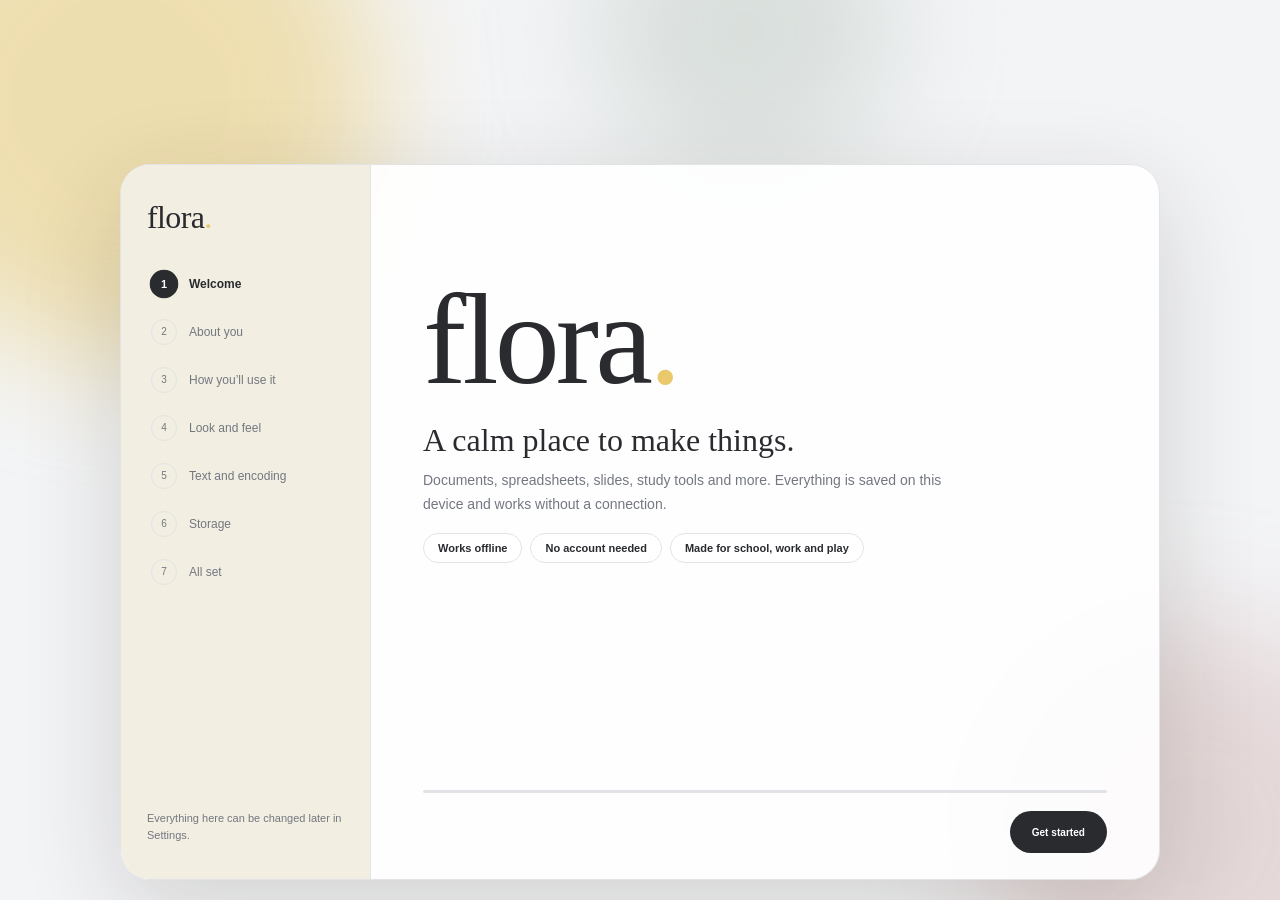
==== commit 108f09f4: "Experimental update - Uploaded files" ====
--- a/index.html
+++ b/index.html
@@ -19,6 +19,7 @@
   <link rel="stylesheet" href="theme.css">
   <link rel="stylesheet" href="styles.css">
   <link rel="stylesheet" href="features.css">
+  <link rel="stylesheet" href="android-ui.css">
 </head>
 <body>
   <div class="splash" id="splash" aria-hidden="true"><div class="splash-mark">flora<span>.</span></div><div class="splash-bar"><span></span></div></div>
@@ -69,6 +70,7 @@
   <script src="encoding.js"></script>
   <script src="presets.js"></script>
   <script src="app.js"></script>
+  <script src="dev.js"></script>
   <script src="apps.js"></script>
   <script src="tools.js"></script>
   <script src="settings.js"></script>
--- a/features.css
+++ b/features.css
@@ -620,3 +620,40 @@
   .topbar-actions { gap: 6px; } .help-button { padding-inline: 10px; }
   .android-row-body strong { font-size: 17px; } .sr-line strong { font-size: 21px; }
 }
+
+/* =========================================================================
+   Developer options
+   ========================================================================= */
+html[data-dev-smooth=antialiased] body { -webkit-font-smoothing: antialiased; -moz-osx-font-smoothing: grayscale; }
+html[data-dev-smooth=subpixel] body { -webkit-font-smoothing: subpixel-antialiased; }
+html[data-dev-render] body { text-rendering: var(--dev-render); }
+html[data-dev-liga=off] body { font-variant-ligatures: none; }
+html[data-dev-kern=off] body { font-kerning: none; }
+html[data-dev-num=tabular] body { font-variant-numeric: tabular-nums; }
+html[data-dev-stroke] body { -webkit-text-stroke: var(--dev-stroke) currentColor; }
+html[data-dev-ls] body, html[data-dev-ls] .document-editor, html[data-dev-ls] .note-editor, html[data-dev-ls] .journal-text { letter-spacing: var(--dev-ls); }
+html[data-dev-ws] body, html[data-dev-ws] .document-editor, html[data-dev-ws] .note-editor, html[data-dev-ws] .journal-text { word-spacing: var(--dev-ws); }
+html[data-dev-lh] body, html[data-dev-lh] .document-editor, html[data-dev-lh] .note-editor, html[data-dev-lh] .journal-text, html[data-dev-lh] .code-area, html[data-dev-lh] .android-row-body small { line-height: var(--dev-lh); }
+body.dev-bounds *:not(#dev-perf):not(#dev-pointer):not(#dev-pointer *) { outline: 1px solid rgba(214, 69, 65, .5) !important; outline-offset: -1px; }
+.dev-off .android-row:not([data-key=devEnabled]), .dev-off .android-custom, .dev-off .android-section { opacity: .42; pointer-events: none; }
+.text-lab { display: grid; gap: 8px; font: 400 18px/1.5 Newsreader, Georgia, serif; }
+.text-lab-big { font-size: 30px; line-height: 1.2; }
+.info-title { font: 700 10px Arial, sans-serif; letter-spacing: .1em; text-transform: uppercase; color: var(--accent-strong); margin: 0 0 10px; }
+.dev-info { display: grid; }
+.info-line { display: grid; grid-template-columns: 150px minmax(0, 1fr); gap: 12px; padding: 8px 0; border-bottom: 1px solid color-mix(in srgb, var(--ink) 9%, transparent); font: 12px/1.5 Arial, sans-serif; }
+.info-line span { color: var(--muted); } .info-line strong { font-weight: 500; word-break: break-word; }
+.dev-sheet { width: min(800px, 100%); }
+.dev-bar { display: flex; gap: 8px; align-items: center; padding: 0 20px; margin-bottom: 10px; flex-wrap: wrap; }
+.log-list { max-height: 46vh; overflow: auto; margin: 0 12px; font: 11.5px/1.5 ui-monospace, Menlo, Consolas, monospace; }
+.log-line time { white-space: nowrap; }
+.log-line { display: grid; grid-template-columns: 92px 46px minmax(0, 1fr) auto; gap: 10px; padding: 7px 10px; white-space: normal; border-radius: 10px; align-items: start; }
+.log-line:nth-child(odd) { background: color-mix(in srgb, var(--ink) 5%, transparent); }
+.log-line b { text-transform: uppercase; font-size: 9px; letter-spacing: .06em; padding-top: 2px; }
+.log-line.error b { color: #b04a3c; } .log-line.warn b { color: #a6731f; } .log-line span { word-break: break-word; } .log-line small { color: var(--muted); }
+.insp-text { display: block; width: calc(100% - 40px); margin: 0 20px; min-height: 300px; box-sizing: border-box; resize: vertical; border: 0; color: var(--ink); }
+#dev-perf { position: fixed; left: 12px; bottom: 12px; z-index: 700; background: rgba(20, 20, 22, .9); color: #9df0a8; font: 600 11px ui-monospace, Menlo, Consolas, monospace; padding: 8px 12px; border-radius: 12px; pointer-events: none; }
+#dev-pointer { position: fixed; inset: 0; z-index: 690; pointer-events: none; }
+.dev-readout { position: absolute; left: 0; right: 0; top: 0; background: rgba(20, 20, 22, .9); color: #f4e7b0; font: 600 11px ui-monospace, Menlo, Consolas, monospace; padding: 8px 14px; }
+.dev-ring { position: absolute; left: -22px; top: -22px; width: 44px; height: 44px; border-radius: 50%; border: 2px solid #e9c96b; background: rgba(233, 201, 107, .16); transition: background .1s; will-change: transform; }
+.dev-ring.down { background: rgba(233, 201, 107, .5); }
+code.dev-id { font: 10px ui-monospace, Menlo, monospace; background: var(--surface-2); padding: 1px 5px; border-radius: 5px; }
--- a/android-ui.css
+++ b/android-ui.css
@@ -0,0 +1,211 @@
+/* =========================================================================
+   Android 13 interface layer. Active while <body class="android-ui"> (Settings › Appearance).
+   Same cues as the Settings and Storage screens: a tinted canvas, big serif titles, rounded tonal cards,
+   pill buttons and inputs, grouped lists with tight gaps, an ink-coloured primary. Turn it off for classic Flora.
+   ========================================================================= */
+
+/* ---- canvas and shell ---------------------------------------------------- */
+body.android-ui .main-area { background: var(--tint); }
+body.android-ui .topbar { background: transparent; border-bottom: 0; backdrop-filter: none; box-shadow: none; }
+body.android-ui .sidebar { background: var(--tint); border-right: 0; box-shadow: none; }
+body.android-ui .view-root { max-width: 1180px; }
+
+/* sidebar: tonal pill for the active destination, no divider bars */
+body.android-ui .nav-label { color: var(--accent-strong); letter-spacing: .08em; }
+body.android-ui .nav-item { border-radius: 999px; min-height: 46px; border: 0; background: transparent; transition: background .18s; }
+body.android-ui .nav-item:hover { background: color-mix(in srgb, var(--accent) 14%, transparent); }
+body.android-ui .nav-item.active { background: color-mix(in srgb, var(--accent) 42%, var(--surface)); color: var(--ink); box-shadow: none; font-weight: 700; }
+body.android-ui .more-apps summary { border-radius: 999px; }
+body.android-ui .nav-count { background: color-mix(in srgb, var(--accent) 26%, var(--surface)); border: 0; border-radius: 999px; }
+body.android-ui .profile-switcher, body.android-ui .storage-mini { background: var(--tint-card-2); border: 0; border-radius: 26px; box-shadow: none; }
+body.android-ui .storage-mini.active, body.android-ui .storage-mini:hover { background: color-mix(in srgb, var(--accent) 24%, var(--surface)); }
+body.android-ui .progress-track { height: 8px; border-radius: 8px; background: var(--tint-track); }
+body.android-ui #storage-progress { background: var(--ink); border-radius: 8px; }
+body.android-ui .sidebar-compact-toggle, body.android-ui .mode-chip, body.android-ui .help-button { background: var(--tint-card-2); border: 0; border-radius: 999px; box-shadow: none; }
+body.android-ui .mode-chip:hover, body.android-ui .help-button:hover, body.android-ui .sidebar-compact-toggle:hover { background: color-mix(in srgb, var(--accent) 28%, var(--surface)); }
+body.android-ui .mode-chip.is-exam { background: var(--ink); color: var(--surface); }
+body.android-ui .online-status { background: transparent; border: 0; }
+body.android-ui .top-profile .avatar, body.android-ui .profile-switcher .avatar { box-shadow: none; }
+body.android-ui .breadcrumb strong { font-weight: 700; }
+
+/* ---- titles --------------------------------------------------------------- */
+body.android-ui .page-kicker { display: none; }
+body.android-ui .page-title { font: 400 44px/1.1 Newsreader, Georgia, serif; letter-spacing: -.015em; margin-bottom: 10px; }
+body.android-ui .page-subtitle { font: 15px/1.65 Arial, sans-serif; color: var(--muted); max-width: 640px; }
+body.android-ui .section-heading h2 { font: 400 24px/1.2 Newsreader, Georgia, serif; }
+body.android-ui .section-heading p { font: 13px Arial, sans-serif; }
+body.android-ui .text-link { color: var(--accent-strong); font-weight: 700; }
+body.android-ui .home-intro, body.android-ui .welcome-row { margin-bottom: 22px; }
+
+/* ---- buttons: ink primary, tonal secondary, quiet ghost ------------------- */
+body.android-ui .btn { border: 0; border-radius: 999px; min-height: 42px; padding: 0 22px; font-weight: 700; box-shadow: none; transition: background .18s, transform .12s, filter .15s; }
+body.android-ui .btn:active { transform: scale(.97); }
+body.android-ui .btn-small { min-height: 34px; padding: 0 16px; }
+body.android-ui .btn-primary { background: var(--ink); color: var(--surface); }
+body.android-ui .btn-primary:hover { filter: none; background: color-mix(in srgb, var(--ink) 86%, var(--accent)); }
+body.android-ui .btn-secondary { background: var(--tint-card-2); color: var(--ink); }
+body.android-ui .btn-secondary:hover { background: color-mix(in srgb, var(--accent) 30%, var(--surface)); }
+body.android-ui .btn-ghost { background: transparent; color: var(--ink); }
+body.android-ui .btn-ghost:hover { background: color-mix(in srgb, var(--accent) 18%, transparent); }
+body.android-ui .btn-danger { background: color-mix(in srgb, #c0504d 18%, var(--surface)); color: #a23d38; }
+body.android-ui .btn:disabled { opacity: .45; }
+body.android-ui .choice-chip { border: 0; background: var(--tint-card-2); }
+body.android-ui .choice-chip:hover { background: color-mix(in srgb, var(--accent) 30%, var(--surface)); }
+body.android-ui .choice-chip.active { background: var(--ink); color: var(--surface); }
+body.android-ui .seg { border: 0; background: var(--tint-card-2); }
+body.android-ui .tag { border: 0; border-radius: 999px; background: color-mix(in srgb, var(--accent) 26%, var(--surface)); color: var(--ink); }
+
+/* ---- inputs ---------------------------------------------------------------- */
+body.android-ui .text-input, body.android-ui .select-control, body.android-ui .text-area,
+body.android-ui .form-field input, body.android-ui .form-field select, body.android-ui .form-field textarea { background: var(--tint-card-2); border: 0; border-radius: 16px; min-height: 46px; box-shadow: none; color: var(--ink); }
+body.android-ui .text-area { border-radius: 22px; padding: 14px 16px; }
+body.android-ui .search-field input { background: var(--tint-card-2); border: 0; border-radius: 999px; min-height: 52px; box-shadow: none; }
+body.android-ui .search-field input:focus, body.android-ui .text-input:focus, body.android-ui .select-control:focus, body.android-ui .text-area:focus { box-shadow: 0 0 0 2px var(--accent-strong); }
+
+/* ---- cards: tinted, borderless, very round -------------------------------- */
+body.android-ui .stat-card, body.android-ui .panel, body.android-ui .app-card, body.android-ui .tool-tile, body.android-ui .today-card,
+body.android-ui .file-card, body.android-ui .tool-note, body.android-ui .tool-card, body.android-ui .calc-card, body.android-ui .focus-card,
+body.android-ui .cd-card, body.android-ui .journal-page, body.android-ui .card-row, body.android-ui .k-card { background: var(--tint-card); border: 0; box-shadow: none; }
+body.android-ui .stat-card, body.android-ui .panel, body.android-ui .tool-note, body.android-ui .calc-card, body.android-ui .focus-card, body.android-ui .journal-page { border-radius: 28px; }
+body.android-ui .app-card, body.android-ui .tool-tile, body.android-ui .today-card, body.android-ui .file-card, body.android-ui .cd-card, body.android-ui .tool-card { border-radius: 26px; }
+body.android-ui .app-card:hover, body.android-ui .tool-tile:hover, body.android-ui .today-card:hover, body.android-ui .file-card:hover, body.android-ui .tool-card:hover { background: color-mix(in srgb, var(--accent) 16%, var(--surface)); border: 0; transform: none; box-shadow: none; }
+html[data-anim=full] body.android-ui .app-card:hover, html[data-anim=full] body.android-ui .tool-tile:hover, html[data-anim=full] body.android-ui .today-card:hover { transform: translateY(-2px); }
+body.android-ui .mode-banner { background: var(--tint-card-2); border: 0; border-radius: 26px; }
+body.android-ui .mode-banner.exam { background: var(--ink); }
+body.android-ui .empty-state { background: transparent; border: 0; }
+body.android-ui .stat-value { font-family: Newsreader, Georgia, serif; font-weight: 400; }
+
+/* Home hero: one calm tonal block, no decorative rings */
+body.android-ui .home-hero { background: var(--tint-card-2); border: 0; border-radius: 32px; box-shadow: none; }
+body.android-ui .home-hero::before, body.android-ui .home-hero::after { display: none; }
+body.android-ui .hero-side-note { border-left-color: color-mix(in srgb, var(--ink) 18%, transparent); }
+body.android-ui .hero-eyebrow { color: var(--accent-strong); }
+
+/* app cards get a coloured circle, like app icons */
+body.android-ui .app-card { align-content: start; gap: 4px; }
+body.android-ui .app-card::before { content: ''; position: static; display: block; width: 44px; height: 44px; border-radius: 50%; margin-bottom: 10px; background: color-mix(in srgb, var(--card-line, var(--accent)) 62%, var(--surface)); }
+body.android-ui .app-card-kicker { color: var(--accent-strong); font-weight: 700; }
+body.android-ui .card-open-label { color: var(--accent-strong); }
+body.android-ui .tool-tile-kicker { color: var(--accent-strong); font-weight: 700; }
+body.android-ui .pin-toggle { border: 0; background: var(--tint-card-2); }
+body.android-ui .pin-toggle.on { background: var(--ink); color: var(--surface); }
+
+/* ---- lists: grouped rows with 2px gaps and rounded ends -------------------- */
+body.android-ui .recent-list { display: grid; gap: 2px; background: transparent; border: 0; padding: 0; box-shadow: none; }
+body.android-ui .file-row { background: var(--tint-card); border: 0; border-radius: 6px; padding: 14px 20px; box-shadow: none; transition: background .15s; }
+body.android-ui .file-row:hover { background: color-mix(in srgb, var(--accent) 14%, var(--surface)); }
+body.android-ui .recent-list > .file-row:first-child { border-top-left-radius: 26px; border-top-right-radius: 26px; }
+body.android-ui .recent-list > .file-row:last-child { border-bottom-left-radius: 26px; border-bottom-right-radius: 26px; }
+body.android-ui .recent-list > .file-row:only-child { border-radius: 26px; }
+body.android-ui .file-type-label { border: 0; border-radius: 999px; background: color-mix(in srgb, var(--accent) 30%, var(--surface)); color: var(--ink); font-weight: 700; }
+body.android-ui .file-row-copy strong { font: 400 18px Newsreader, Georgia, serif; }
+body.android-ui .file-row-actions button { border: 0; background: transparent; border-radius: 999px; padding: 8px 14px; color: var(--ink); font-weight: 700; }
+body.android-ui .file-row-actions button:hover { background: color-mix(in srgb, var(--accent) 26%, transparent); }
+body.android-ui .file-card-title { font-family: Newsreader, Georgia, serif; font-weight: 400; }
+body.android-ui .file-card-head .btn { border-radius: 999px; }
+
+/* ---- dialogs, menus, toasts ------------------------------------------------ */
+body.android-ui .modal-backdrop { background: rgba(30, 26, 16, .42); backdrop-filter: blur(2px); }
+body.android-ui .modal-card { background: var(--tint-card-2); border: 0; border-radius: 30px; box-shadow: 0 24px 80px rgba(30, 26, 16, .3); }
+body.android-ui .modal-card h2 { font: 400 28px/1.15 Newsreader, Georgia, serif; }
+body.android-ui .import-drop { background: var(--tint-card); border: 2px dashed color-mix(in srgb, var(--accent) 60%, var(--line)); border-radius: 24px; }
+body.android-ui .toast, body.android-ui .toast.success { background: var(--ink); color: var(--surface); border: 0; border-radius: 16px; box-shadow: 0 8px 28px rgba(0, 0, 0, .25); }
+body.android-ui .toast.error { background: #b04a3c; color: #fff; }
+body.android-ui .palette-card { background: var(--tint-card-2); border: 0; border-radius: 30px; }
+body.android-ui .palette-input { border-bottom: 0; background: var(--tint-card); margin: 12px; width: calc(100% - 24px); border-radius: 999px; font-size: 17px; }
+body.android-ui .palette-item { border-radius: 16px; }
+body.android-ui .palette-foot { background: transparent; border-top: 0; }
+
+/* ---- editors: calm header, tonal toolbar, rounded workspace ---------------- */
+body.android-ui .editor-document-header { background: transparent; border: 0; box-shadow: none; padding-left: 4px; padding-right: 4px; }
+body.android-ui .editor-title-input { font: 400 30px Newsreader, Georgia, serif; background: transparent; border: 0; border-radius: 14px; }
+body.android-ui .editor-title-input:focus { background: var(--tint-card-2); box-shadow: none; }
+body.android-ui .editor-back { background: var(--tint-card-2); border: 0; border-radius: 999px; padding: 8px 16px; font-weight: 700; color: var(--ink); }
+body.android-ui .editor-back:hover { background: color-mix(in srgb, var(--accent) 28%, var(--surface)); }
+body.android-ui .editor-file-meta { color: var(--muted); }
+body.android-ui .save-indicator { background: transparent; }
+body.android-ui .app-workspace { background: var(--tint-card); border: 0; border-radius: 30px; box-shadow: none; overflow: hidden; }
+body.android-ui .app-workspace .editor-toolbar { background: var(--tint-card-2); border: 0; border-radius: 22px; margin: 10px 10px 0; padding: 8px 12px; box-shadow: none; }
+body.android-ui .tool-button, body.android-ui .editor-select, body.android-ui .editor-toolbar select { border: 0; border-radius: 999px; background: transparent; color: var(--ink); }
+body.android-ui .tool-button:hover, body.android-ui .editor-select:hover { background: color-mix(in srgb, var(--accent) 24%, transparent); }
+body.android-ui .tool-button.active { background: var(--ink); color: var(--surface); }
+body.android-ui .editor-select, body.android-ui .editor-toolbar select { background: color-mix(in srgb, var(--surface) 60%, transparent); padding-inline: 12px; }
+body.android-ui .collab-dock { background: var(--tint-card); border: 0; border-radius: 26px; box-shadow: none; }
+body.android-ui .collab-user { border: 0; background: var(--tint-card-2); border-radius: 999px; }
+body.android-ui .code-shell { border: 0; border-radius: 22px; margin: 10px; }
+body.android-ui .sketch-stage { border: 0; border-radius: 24px; margin: 10px; }
+body.android-ui .k-col { background: var(--tint-card-2); border: 0; border-radius: 26px; }
+body.android-ui .k-card { background: var(--surface); border-radius: 18px; }
+body.android-ui .card-row { background: var(--tint-card-2); border-radius: 22px; }
+body.android-ui .card-row textarea, body.android-ui .j-head input[type=date] { background: var(--surface); border: 0; border-radius: 14px; }
+body.android-ui .j-item { background: var(--tint-card-2); border: 0; border-radius: 18px; }
+body.android-ui .j-item.active { background: color-mix(in srgb, var(--accent) 42%, var(--surface)); }
+body.android-ui .journal-page { background: var(--tint-card-2); }
+body.android-ui .flash-face { border: 0; background: var(--tint-card-2); border-radius: 32px; box-shadow: none; }
+body.android-ui .flash-face.back { background: color-mix(in srgb, var(--accent) 38%, var(--surface)); }
+body.android-ui .tt-scroll { border: 0; border-radius: 26px; background: var(--tint-card); }
+body.android-ui .tt-cell.filled { border-radius: 12px; }
+body.android-ui .calc-input, body.android-ui .calc-key { border-radius: 24px; }
+body.android-ui .calc-key.eq { background: var(--ink); }
+body.android-ui .calc-card, body.android-ui .focus-card { background: var(--tint-card-2); }
+body.android-ui .unit-result { background: color-mix(in srgb, var(--accent) 30%, var(--surface)); border-radius: 22px; }
+body.android-ui .grade-need, body.android-ui .enc-live, body.android-ui .hexdump, body.android-ui .ws-stat, body.android-ui .char-chip, body.android-ui .cd-clock span { background: var(--tint-card-2); border-radius: 18px; }
+body.android-ui .enc-row.active { background: color-mix(in srgb, var(--accent) 34%, var(--surface)); border-color: transparent; border-radius: 20px; }
+body.android-ui .focus-controls .btn.is-on { background: var(--ink); color: var(--surface); }
+
+/* ---- documents, sheets, slides keep their pages; only the surrounding chrome changes ---- */
+body.android-ui .document-ribbon, body.android-ui .ribbon, body.android-ui .doc-toolbar, body.android-ui .format-bar { background: var(--tint-card-2); border: 0; border-radius: 22px; }
+
+/* ---- tasks and amethyst reuse panels/inputs above ------------------------- */
+body.android-ui .task-row, body.android-ui .task-item { background: var(--tint-card); border: 0; border-radius: 18px; }
+
+/* ---- phones: a rounded drawer, and a bit less padding ---------------------- */
+@media (max-width: 900px) {
+  body.android-ui .sidebar { border-radius: 0 30px 30px 0; background: var(--tint-card-2); box-shadow: 0 0 60px rgba(0, 0, 0, .25); }
+  body.android-ui .page-title { font-size: 36px; }
+  body.android-ui .mobile-menu { background: var(--tint-card-2); border: 0; border-radius: 999px; }
+}
+body.android-ui.high-contrast .btn-secondary, body.android-ui.high-contrast .file-row, body.android-ui.high-contrast .panel { outline: 2px solid var(--ink); }
+
+/* =========================================================================
+   Android home screen: At a glance, search pill, widgets, launcher grid, dock, floating action button
+   ========================================================================= */
+.glance { padding: 16px 6px 4px; }
+.glance-greet { font: 700 14px Arial, sans-serif; color: var(--accent-strong); letter-spacing: .02em; }
+.glance-date { font: 400 clamp(40px, 6vw, 66px)/1.04 Newsreader, Georgia, serif; letter-spacing: -.02em; margin: 6px 0 18px; color: var(--ink); }
+.glance-chips { display: flex; gap: 8px; flex-wrap: wrap; }
+.glance-chip { border: 0; border-radius: 999px; padding: 10px 17px; background: var(--tint-card-2); color: var(--ink); font: 700 12px Arial, sans-serif; cursor: default; }
+button.glance-chip { cursor: pointer; transition: background .15s; }
+button.glance-chip:hover { background: color-mix(in srgb, var(--accent) 30%, var(--surface)); }
+.home-search { display: flex; align-items: center; gap: 14px; width: 100%; height: 60px; border: 0; border-radius: 999px; background: var(--tint-card-2); color: var(--muted); padding: 0 24px; margin: 20px 0 22px; font: 400 18px Newsreader, Georgia, serif; cursor: pointer; text-align: left; box-shadow: 0 1px 3px rgba(30, 26, 16, .08); transition: box-shadow .2s, background .2s; }
+.home-search > span:nth-child(2) { flex: 1; }
+.home-search:hover { background: color-mix(in srgb, var(--accent) 20%, var(--surface)); box-shadow: 0 6px 18px rgba(30, 26, 16, .12); }
+.widgets { grid-template-columns: repeat(auto-fill, minmax(240px, 1fr)); }
+.widgets .today-card { padding: 20px 24px; border-radius: 30px; background: var(--tint-card-2); }
+.widgets .today-card strong { font-size: 26px; line-height: 1.15; }
+.widgets .today-kicker { color: var(--accent-strong); font-weight: 700; }
+.home-section { margin: 26px 6px 12px; }
+.launcher { display: grid; grid-template-columns: repeat(auto-fill, minmax(96px, 1fr)); gap: 18px 8px; }
+.launcher-item { display: grid; justify-items: center; align-content: start; gap: 9px; border: 0; background: transparent; color: var(--ink); cursor: pointer; padding: 8px 4px 6px; border-radius: 24px; font: inherit; transition: background .15s, transform .2s var(--ease-out); }
+.launcher-item:hover { background: color-mix(in srgb, var(--accent) 13%, transparent); }
+.launcher-item:active { transform: scale(.94); }
+.launcher-icon { width: 66px; height: 66px; border-radius: 50%; display: grid; place-items: center; font: 500 22px Newsreader, Georgia, serif; background: color-mix(in srgb, var(--c) 58%, var(--surface)); color: var(--ink); transition: border-radius .28s var(--ease-out); }
+.launcher-item:hover .launcher-icon, .launcher-item:focus-visible .launcher-icon { border-radius: 26px; }
+.launcher-label { font: 600 12px/1.3 Arial, sans-serif; text-align: center; max-width: 94px; display: -webkit-box; -webkit-line-clamp: 2; -webkit-box-orient: vertical; overflow: hidden; }
+.dock { display: flex; gap: 4px; justify-content: space-around; background: var(--tint-card-2); border-radius: 36px; padding: 12px 14px; margin: 28px 0 4px; }
+.dock-item { flex: 1; display: grid; justify-items: center; gap: 7px; border: 0; background: transparent; color: var(--ink); font: 700 11px Arial, sans-serif; cursor: pointer; padding: 6px 8px; border-radius: 24px; transition: background .15s, transform .15s; }
+.dock-item:hover { background: color-mix(in srgb, var(--accent) 14%, transparent); }
+.dock-item:active { transform: scale(.95); }
+.dock-icon { width: 54px; height: 54px; border-radius: 50%; display: grid; place-items: center; background: color-mix(in srgb, var(--accent) 36%, var(--surface)); transition: border-radius .25s var(--ease-out); }
+.dock-item:hover .dock-icon { border-radius: 20px; }
+.fab-wrap { position: sticky; bottom: 24px; display: flex; justify-content: flex-end; pointer-events: none; margin-top: 14px; z-index: 5; }
+.fab { pointer-events: auto; display: inline-flex; align-items: center; gap: 12px; height: 60px; padding: 0 26px 0 20px; border: 0; border-radius: 20px; background: color-mix(in srgb, var(--accent) 58%, var(--surface)); color: var(--ink); font: 700 15px Arial, sans-serif; cursor: pointer; box-shadow: 0 8px 24px rgba(30, 26, 16, .22); transition: transform .2s var(--ease-out), box-shadow .2s, border-radius .25s; position: relative; overflow: hidden; }
+.fab:hover { box-shadow: 0 12px 30px rgba(30, 26, 16, .28); border-radius: 26px; }
+.fab:active { transform: scale(.96); }
+@media (max-width: 640px) { .launcher { grid-template-columns: repeat(4, 1fr); } .launcher-icon { width: 58px; height: 58px; } .dock { border-radius: 30px; padding: 10px 6px; } .dock-icon { width: 48px; height: 48px; } .glance-date { font-size: 42px; } }
+
+/* ---- finishing touches ----------------------------------------------------- */
+body.android-ui .search-field:before { top: 50%; left: 20px; transform: translateY(-52%); z-index: 1; font-size: 22px; pointer-events: none; }
+body.android-ui .search-field input { padding-left: 48px; font-size: 14px; }
+body.android-ui .focus-card .btn-secondary, body.android-ui .calc-card .btn-secondary, body.android-ui .panel .btn-secondary { background: color-mix(in srgb, var(--accent) 28%, var(--surface)); }
+body.android-ui .focus-card .btn-secondary:hover, body.android-ui .panel .btn-secondary:hover { background: color-mix(in srgb, var(--accent) 42%, var(--surface)); }
